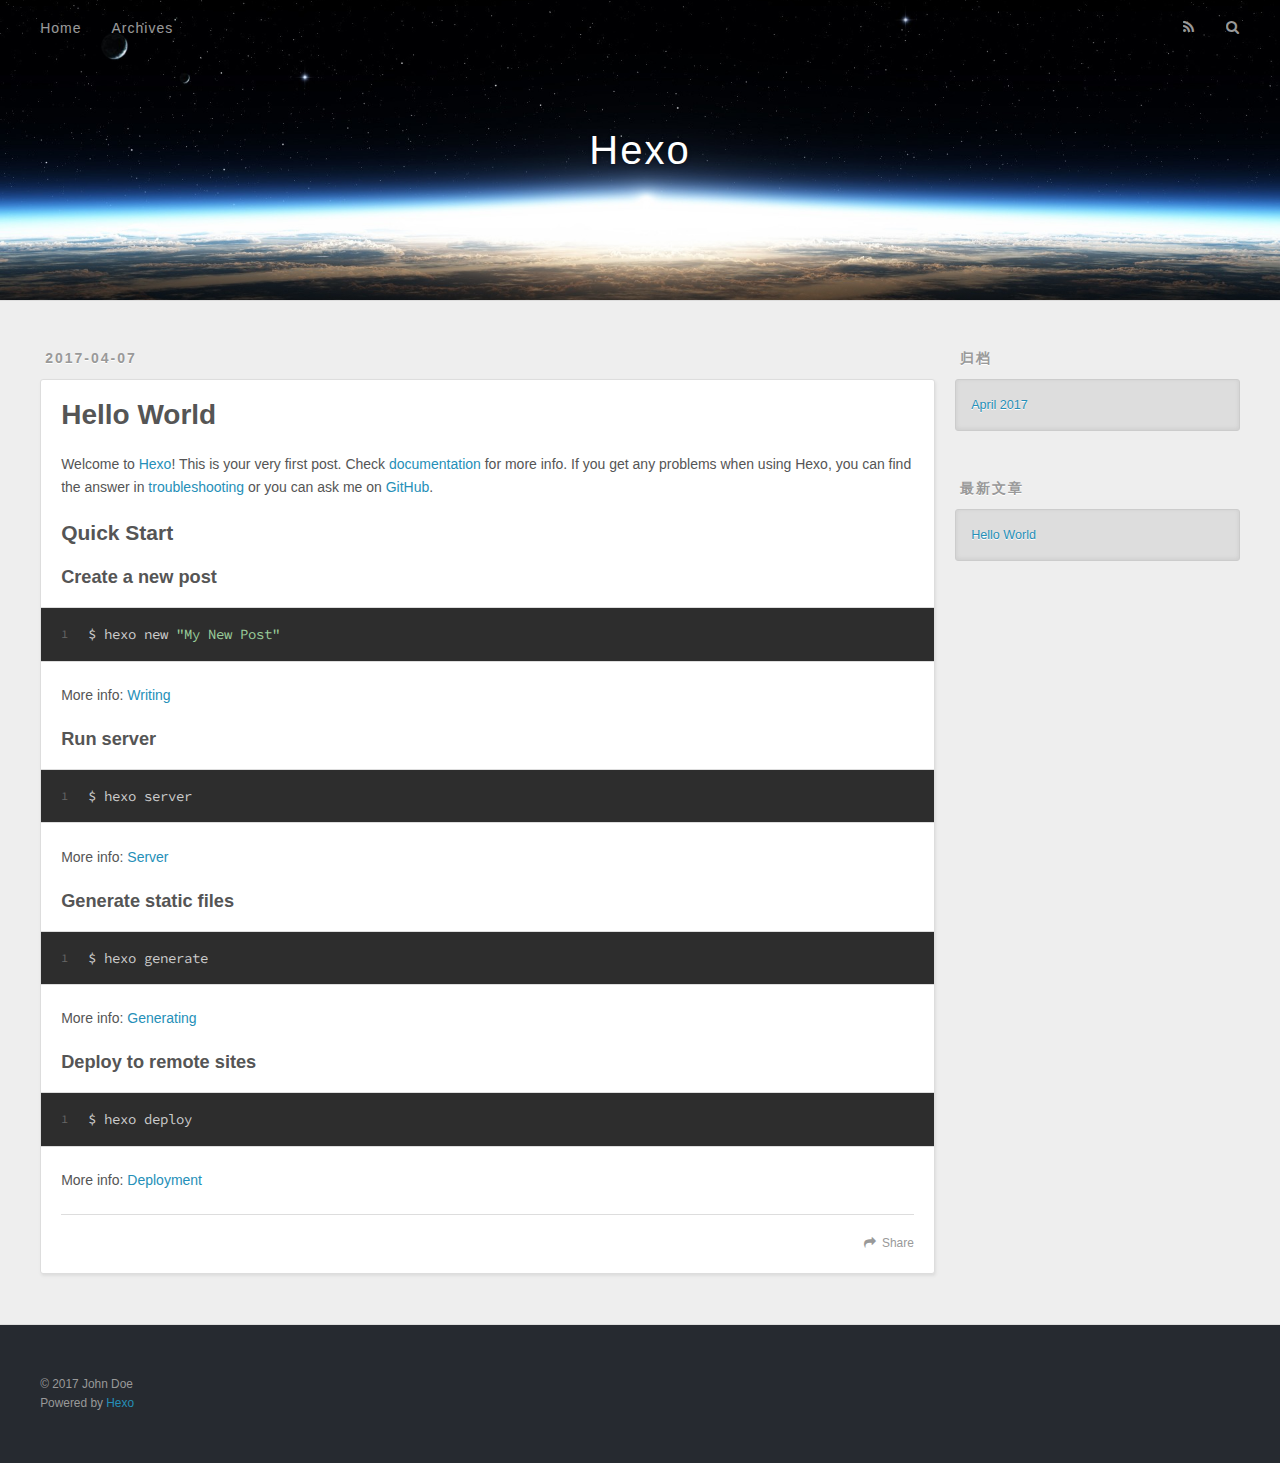
==== index.html @ e05a1504 "Site updated: 2017-04-07 23:16:52" ====
<!DOCTYPE html>
<html>
<head>
  <meta charset="utf-8">
  
  <title>Hexo</title>
  <meta name="viewport" content="width=device-width, initial-scale=1, maximum-scale=1">
  <meta property="og:type" content="website">
<meta property="og:title" content="Hexo">
<meta property="og:url" content="http://yoursite.com/index.html">
<meta property="og:site_name" content="Hexo">
<meta name="twitter:card" content="summary">
<meta name="twitter:title" content="Hexo">
  
    <link rel="alternate" href="/atom.xml" title="Hexo" type="application/atom+xml">
  
  
    <link rel="icon" href="/favicon.png">
  
  
    <link href="//fonts.googleapis.com/css?family=Source+Code+Pro" rel="stylesheet" type="text/css">
  
  <link rel="stylesheet" href="/css/style.css">
  

</head>

<body>
  <div id="container">
    <div id="wrap">
      <header id="header">
  <div id="banner"></div>
  <div id="header-outer" class="outer">
    <div id="header-title" class="inner">
      <h1 id="logo-wrap">
        <a href="/" id="logo">Hexo</a>
      </h1>
      
    </div>
    <div id="header-inner" class="inner">
      <nav id="main-nav">
        <a id="main-nav-toggle" class="nav-icon"></a>
        
          <a class="main-nav-link" href="/">Home</a>
        
          <a class="main-nav-link" href="/archives">Archives</a>
        
      </nav>
      <nav id="sub-nav">
        
          <a id="nav-rss-link" class="nav-icon" href="/atom.xml" title="RSS Feed"></a>
        
        <a id="nav-search-btn" class="nav-icon" title="搜索"></a>
      </nav>
      <div id="search-form-wrap">
        <form action="//google.com/search" method="get" accept-charset="UTF-8" class="search-form"><input type="search" name="q" class="search-form-input" placeholder="Search"><button type="submit" class="search-form-submit">&#xF002;</button><input type="hidden" name="sitesearch" value="http://yoursite.com"></form>
      </div>
    </div>
  </div>
</header>
      <div class="outer">
        <section id="main">
  
    <article id="post-hello-world" class="article article-type-post" itemscope itemprop="blogPost">
  <div class="article-meta">
    <a href="/2017/04/07/hello-world/" class="article-date">
  <time datetime="2017-04-08T03:12:27.470Z" itemprop="datePublished">2017-04-07</time>
</a>
    
  </div>
  <div class="article-inner">
    
    
      <header class="article-header">
        
  
    <h1 itemprop="name">
      <a class="article-title" href="/2017/04/07/hello-world/">Hello World</a>
    </h1>
  

      </header>
    
    <div class="article-entry" itemprop="articleBody">
      
        <p>Welcome to <a href="https://hexo.io/" target="_blank" rel="external">Hexo</a>! This is your very first post. Check <a href="https://hexo.io/docs/" target="_blank" rel="external">documentation</a> for more info. If you get any problems when using Hexo, you can find the answer in <a href="https://hexo.io/docs/troubleshooting.html" target="_blank" rel="external">troubleshooting</a> or you can ask me on <a href="https://github.com/hexojs/hexo/issues" target="_blank" rel="external">GitHub</a>.</p>
<h2 id="Quick-Start"><a href="#Quick-Start" class="headerlink" title="Quick Start"></a>Quick Start</h2><h3 id="Create-a-new-post"><a href="#Create-a-new-post" class="headerlink" title="Create a new post"></a>Create a new post</h3><figure class="highlight bash"><table><tr><td class="gutter"><pre><div class="line">1</div></pre></td><td class="code"><pre><div class="line">$ hexo new <span class="string">"My New Post"</span></div></pre></td></tr></table></figure>
<p>More info: <a href="https://hexo.io/docs/writing.html" target="_blank" rel="external">Writing</a></p>
<h3 id="Run-server"><a href="#Run-server" class="headerlink" title="Run server"></a>Run server</h3><figure class="highlight bash"><table><tr><td class="gutter"><pre><div class="line">1</div></pre></td><td class="code"><pre><div class="line">$ hexo server</div></pre></td></tr></table></figure>
<p>More info: <a href="https://hexo.io/docs/server.html" target="_blank" rel="external">Server</a></p>
<h3 id="Generate-static-files"><a href="#Generate-static-files" class="headerlink" title="Generate static files"></a>Generate static files</h3><figure class="highlight bash"><table><tr><td class="gutter"><pre><div class="line">1</div></pre></td><td class="code"><pre><div class="line">$ hexo generate</div></pre></td></tr></table></figure>
<p>More info: <a href="https://hexo.io/docs/generating.html" target="_blank" rel="external">Generating</a></p>
<h3 id="Deploy-to-remote-sites"><a href="#Deploy-to-remote-sites" class="headerlink" title="Deploy to remote sites"></a>Deploy to remote sites</h3><figure class="highlight bash"><table><tr><td class="gutter"><pre><div class="line">1</div></pre></td><td class="code"><pre><div class="line">$ hexo deploy</div></pre></td></tr></table></figure>
<p>More info: <a href="https://hexo.io/docs/deployment.html" target="_blank" rel="external">Deployment</a></p>

      
    </div>
    <footer class="article-footer">
      <a data-url="http://yoursite.com/2017/04/07/hello-world/" data-id="cj18otc1g0000sw90ipsoz1mi" class="article-share-link">Share</a>
      
      
    </footer>
  </div>
  
</article>


  

</section>
        
          <aside id="sidebar">
  
    

  
    

  
    
  
    
  <div class="widget-wrap">
    <h3 class="widget-title">归档</h3>
    <div class="widget">
      <ul class="archive-list"><li class="archive-list-item"><a class="archive-list-link" href="/archives/2017/04/">April 2017</a></li></ul>
    </div>
  </div>


  
    
  <div class="widget-wrap">
    <h3 class="widget-title">最新文章</h3>
    <div class="widget">
      <ul>
        
          <li>
            <a href="/2017/04/07/hello-world/">Hello World</a>
          </li>
        
      </ul>
    </div>
  </div>

  
</aside>
        
      </div>
      <footer id="footer">
  
  <div class="outer">
    <div id="footer-info" class="inner">
      &copy; 2017 John Doe<br>
      Powered by <a href="http://hexo.io/" target="_blank">Hexo</a>
    </div>
  </div>
</footer>
    </div>
    <nav id="mobile-nav">
  
    <a href="/" class="mobile-nav-link">Home</a>
  
    <a href="/archives" class="mobile-nav-link">Archives</a>
  
</nav>
    

<script src="//ajax.googleapis.com/ajax/libs/jquery/2.0.3/jquery.min.js"></script>


  <link rel="stylesheet" href="/fancybox/jquery.fancybox.css">
  <script src="/fancybox/jquery.fancybox.pack.js"></script>


<script src="/js/script.js"></script>

  </div>
</body>
</html>
---- css/style.css ----
body {
  width: 100%;
}
body:before,
body:after {
  content: "";
  display: table;
}
body:after {
  clear: both;
}
html,
body,
div,
span,
applet,
object,
iframe,
h1,
h2,
h3,
h4,
h5,
h6,
p,
blockquote,
pre,
a,
abbr,
acronym,
address,
big,
cite,
code,
del,
dfn,
em,
img,
ins,
kbd,
q,
s,
samp,
small,
strike,
strong,
sub,
sup,
tt,
var,
dl,
dt,
dd,
ol,
ul,
li,
fieldset,
form,
label,
legend,
table,
caption,
tbody,
tfoot,
thead,
tr,
th,
td {
  margin: 0;
  padding: 0;
  border: 0;
  outline: 0;
  font-weight: inherit;
  font-style: inherit;
  font-family: inherit;
  font-size: 100%;
  vertical-align: baseline;
}
body {
  line-height: 1;
  color: #000;
  background: #fff;
}
ol,
ul {
  list-style: none;
}
table {
  border-collapse: separate;
  border-spacing: 0;
  vertical-align: middle;
}
caption,
th,
td {
  text-align: left;
  font-weight: normal;
  vertical-align: middle;
}
a img {
  border: none;
}
input,
button {
  margin: 0;
  padding: 0;
}
input::-moz-focus-inner,
button::-moz-focus-inner {
  border: 0;
  padding: 0;
}
@font-face {
  font-family: FontAwesome;
  font-style: normal;
  font-weight: normal;
  src: url("fonts/fontawesome-webfont.eot?v=#4.0.3");
  src: url("fonts/fontawesome-webfont.eot?#iefix&v=#4.0.3") format("embedded-opentype"), url("fonts/fontawesome-webfont.woff?v=#4.0.3") format("woff"), url("fonts/fontawesome-webfont.ttf?v=#4.0.3") format("truetype"), url("fonts/fontawesome-webfont.svg#fontawesomeregular?v=#4.0.3") format("svg");
}
html,
body,
#container {
  height: 100%;
}
body {
  background: #eee;
  font: 14px "Helvetica Neue", Helvetica, Arial, sans-serif;
  -webkit-text-size-adjust: 100%;
}
.outer {
  max-width: 1220px;
  margin: 0 auto;
  padding: 0 20px;
}
.outer:before,
.outer:after {
  content: "";
  display: table;
}
.outer:after {
  clear: both;
}
.inner {
  display: inline;
  float: left;
  width: 98.3333333333333%;
  margin: 0 0.8333333333333%;
}
.left,
.alignleft {
  float: left;
}
.right,
.alignright {
  float: right;
}
.clear {
  clear: both;
}
#container {
  position: relative;
}
.mobile-nav-on {
  overflow: hidden;
}
#wrap {
  height: 100%;
  width: 100%;
  position: absolute;
  top: 0;
  left: 0;
  -webkit-transition: 0.2s ease-out;
  -moz-transition: 0.2s ease-out;
  -ms-transition: 0.2s ease-out;
  transition: 0.2s ease-out;
  z-index: 1;
  background: #eee;
}
.mobile-nav-on #wrap {
  left: 280px;
}
@media screen and (min-width: 768px) {
  #main {
    display: inline;
    float: left;
    width: 73.3333333333333%;
    margin: 0 0.8333333333333%;
  }
}
.article-date,
.article-category-link,
.archive-year,
.widget-title {
  text-decoration: none;
  text-transform: uppercase;
  letter-spacing: 2px;
  color: #999;
  margin-bottom: 1em;
  margin-left: 5px;
  line-height: 1em;
  text-shadow: 0 1px #fff;
  font-weight: bold;
}
.article-inner,
.archive-article-inner {
  background: #fff;
  -webkit-box-shadow: 1px 2px 3px #ddd;
  box-shadow: 1px 2px 3px #ddd;
  border: 1px solid #ddd;
  border-radius: 3px;
}
.article-entry h1,
.widget h1 {
  font-size: 2em;
}
.article-entry h2,
.widget h2 {
  font-size: 1.5em;
}
.article-entry h3,
.widget h3 {
  font-size: 1.3em;
}
.article-entry h4,
.widget h4 {
  font-size: 1.2em;
}
.article-entry h5,
.widget h5 {
  font-size: 1em;
}
.article-entry h6,
.widget h6 {
  font-size: 1em;
  color: #999;
}
.article-entry hr,
.widget hr {
  border: 1px dashed #ddd;
}
.article-entry strong,
.widget strong {
  font-weight: bold;
}
.article-entry em,
.widget em,
.article-entry cite,
.widget cite {
  font-style: italic;
}
.article-entry sup,
.widget sup,
.article-entry sub,
.widget sub {
  font-size: 0.75em;
  line-height: 0;
  position: relative;
  vertical-align: baseline;
}
.article-entry sup,
.widget sup {
  top: -0.5em;
}
.article-entry sub,
.widget sub {
  bottom: -0.2em;
}
.article-entry small,
.widget small {
  font-size: 0.85em;
}
.article-entry acronym,
.widget acronym,
.article-entry abbr,
.widget abbr {
  border-bottom: 1px dotted;
}
.article-entry ul,
.widget ul,
.article-entry ol,
.widget ol,
.article-entry dl,
.widget dl {
  margin: 0 20px;
  line-height: 1.6em;
}
.article-entry ul ul,
.widget ul ul,
.article-entry ol ul,
.widget ol ul,
.article-entry ul ol,
.widget ul ol,
.article-entry ol ol,
.widget ol ol {
  margin-top: 0;
  margin-bottom: 0;
}
.article-entry ul,
.widget ul {
  list-style: disc;
}
.article-entry ol,
.widget ol {
  list-style: decimal;
}
.article-entry dt,
.widget dt {
  font-weight: bold;
}
#header {
  height: 300px;
  position: relative;
  border-bottom: 1px solid #ddd;
}
#header:before,
#header:after {
  content: "";
  position: absolute;
  left: 0;
  right: 0;
  height: 40px;
}
#header:before {
  top: 0;
  background: -webkit-linear-gradient(rgba(0,0,0,0.2), transparent);
  background: -moz-linear-gradient(rgba(0,0,0,0.2), transparent);
  background: -ms-linear-gradient(rgba(0,0,0,0.2), transparent);
  background: linear-gradient(rgba(0,0,0,0.2), transparent);
}
#header:after {
  bottom: 0;
  background: -webkit-linear-gradient(transparent, rgba(0,0,0,0.2));
  background: -moz-linear-gradient(transparent, rgba(0,0,0,0.2));
  background: -ms-linear-gradient(transparent, rgba(0,0,0,0.2));
  background: linear-gradient(transparent, rgba(0,0,0,0.2));
}
#header-outer {
  height: 100%;
  position: relative;
}
#header-inner {
  position: relative;
  overflow: hidden;
}
#banner {
  position: absolute;
  top: 0;
  left: 0;
  width: 100%;
  height: 100%;
  background: url("images/banner.jpg") center #000;
  -webkit-background-size: cover;
  -moz-background-size: cover;
  background-size: cover;
  z-index: -1;
}
#header-title {
  text-align: center;
  height: 40px;
  position: absolute;
  top: 50%;
  left: 0;
  margin-top: -20px;
}
#logo,
#subtitle {
  text-decoration: none;
  color: #fff;
  font-weight: 300;
  text-shadow: 0 1px 4px rgba(0,0,0,0.3);
}
#logo {
  font-size: 40px;
  line-height: 40px;
  letter-spacing: 2px;
}
#subtitle {
  font-size: 16px;
  line-height: 16px;
  letter-spacing: 1px;
}
#subtitle-wrap {
  margin-top: 16px;
}
#main-nav {
  float: left;
  margin-left: -15px;
}
.nav-icon,
.main-nav-link {
  float: left;
  color: #fff;
  opacity: 0.6;
  text-decoration: none;
  text-shadow: 0 1px rgba(0,0,0,0.2);
  -webkit-transition: opacity 0.2s;
  -moz-transition: opacity 0.2s;
  -ms-transition: opacity 0.2s;
  transition: opacity 0.2s;
  display: block;
  padding: 20px 15px;
}
.nav-icon:hover,
.main-nav-link:hover {
  opacity: 1;
}
.nav-icon {
  font-family: FontAwesome;
  text-align: center;
  font-size: 14px;
  width: 14px;
  height: 14px;
  padding: 20px 15px;
  position: relative;
  cursor: pointer;
}
.main-nav-link {
  font-weight: 300;
  letter-spacing: 1px;
}
@media screen and (max-width: 479px) {
  .main-nav-link {
    display: none;
  }
}
#main-nav-toggle {
  display: none;
}
#main-nav-toggle:before {
  content: "\f0c9";
}
@media screen and (max-width: 479px) {
  #main-nav-toggle {
    display: block;
  }
}
#sub-nav {
  float: right;
  margin-right: -15px;
}
#nav-rss-link:before {
  content: "\f09e";
}
#nav-search-btn:before {
  content: "\f002";
}
#search-form-wrap {
  position: absolute;
  top: 15px;
  width: 150px;
  height: 30px;
  right: -150px;
  opacity: 0;
  -webkit-transition: 0.2s ease-out;
  -moz-transition: 0.2s ease-out;
  -ms-transition: 0.2s ease-out;
  transition: 0.2s ease-out;
}
#search-form-wrap.on {
  opacity: 1;
  right: 0;
}
@media screen and (max-width: 479px) {
  #search-form-wrap {
    width: 100%;
    right: -100%;
  }
}
.search-form {
  position: absolute;
  top: 0;
  left: 0;
  right: 0;
  background: #fff;
  padding: 5px 15px;
  border-radius: 15px;
  -webkit-box-shadow: 0 0 10px rgba(0,0,0,0.3);
  box-shadow: 0 0 10px rgba(0,0,0,0.3);
}
.search-form-input {
  border: none;
  background: none;
  color: #555;
  width: 100%;
  font: 13px "Helvetica Neue", Helvetica, Arial, sans-serif;
  outline: none;
}
.search-form-input::-webkit-search-results-decoration,
.search-form-input::-webkit-search-cancel-button {
  -webkit-appearance: none;
}
.search-form-submit {
  position: absolute;
  top: 50%;
  right: 10px;
  margin-top: -7px;
  font: 13px FontAwesome;
  border: none;
  background: none;
  color: #bbb;
  cursor: pointer;
}
.search-form-submit:hover,
.search-form-submit:focus {
  color: #777;
}
.article {
  margin: 50px 0;
}
.article-inner {
  overflow: hidden;
}
.article-meta:before,
.article-meta:after {
  content: "";
  display: table;
}
.article-meta:after {
  clear: both;
}
.article-date {
  float: left;
}
.article-category {
  float: left;
  line-height: 1em;
  color: #ccc;
  text-shadow: 0 1px #fff;
  margin-left: 8px;
}
.article-category:before {
  content: "\2022";
}
.article-category-link {
  margin: 0 12px 1em;
}
.article-header {
  padding: 20px 20px 0;
}
.article-title {
  text-decoration: none;
  font-size: 2em;
  font-weight: bold;
  color: #555;
  line-height: 1.1em;
  -webkit-transition: color 0.2s;
  -moz-transition: color 0.2s;
  -ms-transition: color 0.2s;
  transition: color 0.2s;
}
a.article-title:hover {
  color: #258fb8;
}
.article-entry {
  color: #555;
  padding: 0 20px;
}
.article-entry:before,
.article-entry:after {
  content: "";
  display: table;
}
.article-entry:after {
  clear: both;
}
.article-entry p,
.article-entry table {
  line-height: 1.6em;
  margin: 1.6em 0;
}
.article-entry h1,
.article-entry h2,
.article-entry h3,
.article-entry h4,
.article-entry h5,
.article-entry h6 {
  font-weight: bold;
}
.article-entry h1,
.article-entry h2,
.article-entry h3,
.article-entry h4,
.article-entry h5,
.article-entry h6 {
  line-height: 1.1em;
  margin: 1.1em 0;
}
.article-entry a {
  color: #258fb8;
  text-decoration: none;
}
.article-entry a:hover {
  text-decoration: underline;
}
.article-entry ul,
.article-entry ol,
.article-entry dl {
  margin-top: 1.6em;
  margin-bottom: 1.6em;
}
.article-entry img,
.article-entry video {
  max-width: 100%;
  height: auto;
  display: block;
  margin: auto;
}
.article-entry iframe {
  border: none;
}
.article-entry table {
  width: 100%;
  border-collapse: collapse;
  border-spacing: 0;
}
.article-entry th {
  font-weight: bold;
  border-bottom: 3px solid #ddd;
  padding-bottom: 0.5em;
}
.article-entry td {
  border-bottom: 1px solid #ddd;
  padding: 10px 0;
}
.article-entry blockquote {
  font-family: Georgia, "Times New Roman", serif;
  font-size: 1.4em;
  margin: 1.6em 20px;
  text-align: center;
}
.article-entry blockquote footer {
  font-size: 14px;
  margin: 1.6em 0;
  font-family: "Helvetica Neue", Helvetica, Arial, sans-serif;
}
.article-entry blockquote footer cite:before {
  content: "—";
  padding: 0 0.5em;
}
.article-entry .pullquote {
  text-align: left;
  width: 45%;
  margin: 0;
}
.article-entry .pullquote.left {
  margin-left: 0.5em;
  margin-right: 1em;
}
.article-entry .pullquote.right {
  margin-right: 0.5em;
  margin-left: 1em;
}
.article-entry .caption {
  color: #999;
  display: block;
  font-size: 0.9em;
  margin-top: 0.5em;
  position: relative;
  text-align: center;
}
.article-entry .video-container {
  position: relative;
  padding-top: 56.25%;
  height: 0;
  overflow: hidden;
}
.article-entry .video-container iframe,
.article-entry .video-container object,
.article-entry .video-container embed {
  position: absolute;
  top: 0;
  left: 0;
  width: 100%;
  height: 100%;
  margin-top: 0;
}
.article-more-link a {
  display: inline-block;
  line-height: 1em;
  padding: 6px 15px;
  border-radius: 15px;
  background: #eee;
  color: #999;
  text-shadow: 0 1px #fff;
  text-decoration: none;
}
.article-more-link a:hover {
  background: #258fb8;
  color: #fff;
  text-decoration: none;
  text-shadow: 0 1px #1e7293;
}
.article-footer {
  font-size: 0.85em;
  line-height: 1.6em;
  border-top: 1px solid #ddd;
  padding-top: 1.6em;
  margin: 0 20px 20px;
}
.article-footer:before,
.article-footer:after {
  content: "";
  display: table;
}
.article-footer:after {
  clear: both;
}
.article-footer a {
  color: #999;
  text-decoration: none;
}
.article-footer a:hover {
  color: #555;
}
.article-tag-list-item {
  float: left;
  margin-right: 10px;
}
.article-tag-list-link:before {
  content: "#";
}
.article-comment-link {
  float: right;
}
.article-comment-link:before {
  content: "\f075";
  font-family: FontAwesome;
  padding-right: 8px;
}
.article-share-link {
  cursor: pointer;
  float: right;
  margin-left: 20px;
}
.article-share-link:before {
  content: "\f064";
  font-family: FontAwesome;
  padding-right: 6px;
}
#article-nav {
  position: relative;
}
#article-nav:before,
#article-nav:after {
  content: "";
  display: table;
}
#article-nav:after {
  clear: both;
}
@media screen and (min-width: 768px) {
  #article-nav {
    margin: 50px 0;
  }
  #article-nav:before {
    width: 8px;
    height: 8px;
    position: absolute;
    top: 50%;
    left: 50%;
    margin-top: -4px;
    margin-left: -4px;
    content: "";
    border-radius: 50%;
    background: #ddd;
    -webkit-box-shadow: 0 1px 2px #fff;
    box-shadow: 0 1px 2px #fff;
  }
}
.article-nav-link-wrap {
  text-decoration: none;
  text-shadow: 0 1px #fff;
  color: #999;
  -webkit-box-sizing: border-box;
  -moz-box-sizing: border-box;
  box-sizing: border-box;
  margin-top: 50px;
  text-align: center;
  display: block;
}
.article-nav-link-wrap:hover {
  color: #555;
}
@media screen and (min-width: 768px) {
  .article-nav-link-wrap {
    width: 50%;
    margin-top: 0;
  }
}
@media screen and (min-width: 768px) {
  #article-nav-newer {
    float: left;
    text-align: right;
    padding-right: 20px;
  }
}
@media screen and (min-width: 768px) {
  #article-nav-older {
    float: right;
    text-align: left;
    padding-left: 20px;
  }
}
.article-nav-caption {
  text-transform: uppercase;
  letter-spacing: 2px;
  color: #ddd;
  line-height: 1em;
  font-weight: bold;
}
#article-nav-newer .article-nav-caption {
  margin-right: -2px;
}
.article-nav-title {
  font-size: 0.85em;
  line-height: 1.6em;
  margin-top: 0.5em;
}
.article-share-box {
  position: absolute;
  display: none;
  background: #fff;
  -webkit-box-shadow: 1px 2px 10px rgba(0,0,0,0.2);
  box-shadow: 1px 2px 10px rgba(0,0,0,0.2);
  border-radius: 3px;
  margin-left: -145px;
  overflow: hidden;
  z-index: 1;
}
.article-share-box.on {
  display: block;
}
.article-share-input {
  width: 100%;
  background: none;
  -webkit-box-sizing: border-box;
  -moz-box-sizing: border-box;
  box-sizing: border-box;
  font: 14px "Helvetica Neue", Helvetica, Arial, sans-serif;
  padding: 0 15px;
  color: #555;
  outline: none;
  border: 1px solid #ddd;
  border-radius: 3px 3px 0 0;
  height: 36px;
  line-height: 36px;
}
.article-share-links {
  background: #eee;
}
.article-share-links:before,
.article-share-links:after {
  content: "";
  display: table;
}
.article-share-links:after {
  clear: both;
}
.article-share-twitter,
.article-share-facebook,
.article-share-pinterest,
.article-share-google {
  width: 50px;
  height: 36px;
  display: block;
  float: left;
  position: relative;
  color: #999;
  text-shadow: 0 1px #fff;
}
.article-share-twitter:before,
.article-share-facebook:before,
.article-share-pinterest:before,
.article-share-google:before {
  font-size: 20px;
  font-family: FontAwesome;
  width: 20px;
  height: 20px;
  position: absolute;
  top: 50%;
  left: 50%;
  margin-top: -10px;
  margin-left: -10px;
  text-align: center;
}
.article-share-twitter:hover,
.article-share-facebook:hover,
.article-share-pinterest:hover,
.article-share-google:hover {
  color: #fff;
}
.article-share-twitter:before {
  content: "\f099";
}
.article-share-twitter:hover {
  background: #00aced;
  text-shadow: 0 1px #008abe;
}
.article-share-facebook:before {
  content: "\f09a";
}
.article-share-facebook:hover {
  background: #3b5998;
  text-shadow: 0 1px #2f477a;
}
.article-share-pinterest:before {
  content: "\f0d2";
}
.article-share-pinterest:hover {
  background: #cb2027;
  text-shadow: 0 1px #a21a1f;
}
.article-share-google:before {
  content: "\f0d5";
}
.article-share-google:hover {
  background: #dd4b39;
  text-shadow: 0 1px #be3221;
}
.article-gallery {
  background: #000;
  position: relative;
}
.article-gallery-photos {
  position: relative;
  overflow: hidden;
}
.article-gallery-img {
  display: none;
  max-width: 100%;
}
.article-gallery-img:first-child {
  display: block;
}
.article-gallery-img.loaded {
  position: absolute;
  display: block;
}
.article-gallery-img img {
  display: block;
  max-width: 100%;
  margin: 0 auto;
}
#comments {
  background: #fff;
  -webkit-box-shadow: 1px 2px 3px #ddd;
  box-shadow: 1px 2px 3px #ddd;
  padding: 20px;
  border: 1px solid #ddd;
  border-radius: 3px;
  margin: 50px 0;
}
#comments a {
  color: #258fb8;
}
.archives-wrap {
  margin: 50px 0;
}
.archives:before,
.archives:after {
  content: "";
  display: table;
}
.archives:after {
  clear: both;
}
.archive-year-wrap {
  margin-bottom: 1em;
}
.archives {
  -webkit-column-gap: 10px;
  -moz-column-gap: 10px;
  column-gap: 10px;
}
@media screen and (min-width: 480px) and (max-width: 767px) {
  .archives {
    -webkit-column-count: 2;
    -moz-column-count: 2;
    column-count: 2;
  }
}
@media screen and (min-width: 768px) {
  .archives {
    -webkit-column-count: 3;
    -moz-column-count: 3;
    column-count: 3;
  }
}
.archive-article {
  -webkit-column-break-inside: avoid;
  page-break-inside: avoid;
  overflow: hidden;
  break-inside: avoid-column;
}
.archive-article-inner {
  padding: 10px;
  margin-bottom: 15px;
}
.archive-article-title {
  text-decoration: none;
  font-weight: bold;
  color: #555;
  -webkit-transition: color 0.2s;
  -moz-transition: color 0.2s;
  -ms-transition: color 0.2s;
  transition: color 0.2s;
  line-height: 1.6em;
}
.archive-article-title:hover {
  color: #258fb8;
}
.archive-article-footer {
  margin-top: 1em;
}
.archive-article-date {
  color: #999;
  text-decoration: none;
  font-size: 0.85em;
  line-height: 1em;
  margin-bottom: 0.5em;
  display: block;
}
#page-nav {
  margin: 50px auto;
  background: #fff;
  -webkit-box-shadow: 1px 2px 3px #ddd;
  box-shadow: 1px 2px 3px #ddd;
  border: 1px solid #ddd;
  border-radius: 3px;
  text-align: center;
  color: #999;
  overflow: hidden;
}
#page-nav:before,
#page-nav:after {
  content: "";
  display: table;
}
#page-nav:after {
  clear: both;
}
#page-nav a,
#page-nav span {
  padding: 10px 20px;
  line-height: 1;
  height: 2ex;
}
#page-nav a {
  color: #999;
  text-decoration: none;
}
#page-nav a:hover {
  background: #999;
  color: #fff;
}
#page-nav .prev {
  float: left;
}
#page-nav .next {
  float: right;
}
#page-nav .page-number {
  display: inline-block;
}
@media screen and (max-width: 479px) {
  #page-nav .page-number {
    display: none;
  }
}
#page-nav .current {
  color: #555;
  font-weight: bold;
}
#page-nav .space {
  color: #ddd;
}
#footer {
  background: #262a30;
  padding: 50px 0;
  border-top: 1px solid #ddd;
  color: #999;
}
#footer a {
  color: #258fb8;
  text-decoration: none;
}
#footer a:hover {
  text-decoration: underline;
}
#footer-info {
  line-height: 1.6em;
  font-size: 0.85em;
}
.article-entry pre,
.article-entry .highlight {
  background: #2d2d2d;
  margin: 0 -20px;
  padding: 15px 20px;
  border-style: solid;
  border-color: #ddd;
  border-width: 1px 0;
  overflow: auto;
  color: #ccc;
  line-height: 22.400000000000002px;
}
.article-entry .highlight .gutter pre,
.article-entry .gist .gist-file .gist-data .line-numbers {
  color: #666;
  font-size: 0.85em;
}
.article-entry pre,
.article-entry code {
  font-family: "Source Code Pro", Consolas, Monaco, Menlo, Consolas, monospace;
}
.article-entry code {
  background: #eee;
  text-shadow: 0 1px #fff;
  padding: 0 0.3em;
}
.article-entry pre code {
  background: none;
  text-shadow: none;
  padding: 0;
}
.article-entry .highlight pre {
  border: none;
  margin: 0;
  padding: 0;
}
.article-entry .highlight table {
  margin: 0;
  width: auto;
}
.article-entry .highlight td {
  border: none;
  padding: 0;
}
.article-entry .highlight figcaption {
  font-size: 0.85em;
  color: #999;
  line-height: 1em;
  margin-bottom: 1em;
}
.article-entry .highlight figcaption:before,
.article-entry .highlight figcaption:after {
  content: "";
  display: table;
}
.article-entry .highlight figcaption:after {
  clear: both;
}
.article-entry .highlight figcaption a {
  float: right;
}
.article-entry .highlight .gutter pre {
  text-align: right;
  padding-right: 20px;
}
.article-entry .highlight .line {
  height: 22.400000000000002px;
}
.article-entry .highlight .line.marked {
  background: #515151;
}
.article-entry .gist {
  margin: 0 -20px;
  border-style: solid;
  border-color: #ddd;
  border-width: 1px 0;
  background: #2d2d2d;
  padding: 15px 20px 15px 0;
}
.article-entry .gist .gist-file {
  border: none;
  font-family: "Source Code Pro", Consolas, Monaco, Menlo, Consolas, monospace;
  margin: 0;
}
.article-entry .gist .gist-file .gist-data {
  background: none;
  border: none;
}
.article-entry .gist .gist-file .gist-data .line-numbers {
  background: none;
  border: none;
  padding: 0 20px 0 0;
}
.article-entry .gist .gist-file .gist-data .line-data {
  padding: 0 !important;
}
.article-entry .gist .gist-file .highlight {
  margin: 0;
  padding: 0;
  border: none;
}
.article-entry .gist .gist-file .gist-meta {
  background: #2d2d2d;
  color: #999;
  font: 0.85em "Helvetica Neue", Helvetica, Arial, sans-serif;
  text-shadow: 0 0;
  padding: 0;
  margin-top: 1em;
  margin-left: 20px;
}
.article-entry .gist .gist-file .gist-meta a {
  color: #258fb8;
  font-weight: normal;
}
.article-entry .gist .gist-file .gist-meta a:hover {
  text-decoration: underline;
}
pre .comment,
pre .title {
  color: #999;
}
pre .variable,
pre .attribute,
pre .tag,
pre .regexp,
pre .ruby .constant,
pre .xml .tag .title,
pre .xml .pi,
pre .xml .doctype,
pre .html .doctype,
pre .css .id,
pre .css .class,
pre .css .pseudo {
  color: #f2777a;
}
pre .number,
pre .preprocessor,
pre .built_in,
pre .literal,
pre .params,
pre .constant {
  color: #f99157;
}
pre .class,
pre .ruby .class .title,
pre .css .rules .attribute {
  color: #9c9;
}
pre .string,
pre .value,
pre .inheritance,
pre .header,
pre .ruby .symbol,
pre .xml .cdata {
  color: #9c9;
}
pre .css .hexcolor {
  color: #6cc;
}
pre .function,
pre .python .decorator,
pre .python .title,
pre .ruby .function .title,
pre .ruby .title .keyword,
pre .perl .sub,
pre .javascript .title,
pre .coffeescript .title {
  color: #69c;
}
pre .keyword,
pre .javascript .function {
  color: #c9c;
}
@media screen and (max-width: 479px) {
  #mobile-nav {
    position: absolute;
    top: 0;
    left: 0;
    width: 280px;
    height: 100%;
    background: #191919;
    border-right: 1px solid #fff;
  }
}
@media screen and (max-width: 479px) {
  .mobile-nav-link {
    display: block;
    color: #999;
    text-decoration: none;
    padding: 15px 20px;
    font-weight: bold;
  }
  .mobile-nav-link:hover {
    color: #fff;
  }
}
@media screen and (min-width: 768px) {
  #sidebar {
    display: inline;
    float: left;
    width: 23.3333333333333%;
    margin: 0 0.8333333333333%;
  }
}
.widget-wrap {
  margin: 50px 0;
}
.widget {
  color: #777;
  text-shadow: 0 1px #fff;
  background: #ddd;
  -webkit-box-shadow: 0 -1px 4px #ccc inset;
  box-shadow: 0 -1px 4px #ccc inset;
  border: 1px solid #ccc;
  padding: 15px;
  border-radius: 3px;
}
.widget a {
  color: #258fb8;
  text-decoration: none;
}
.widget a:hover {
  text-decoration: underline;
}
.widget ul ul,
.widget ol ul,
.widget dl ul,
.widget ul ol,
.widget ol ol,
.widget dl ol,
.widget ul dl,
.widget ol dl,
.widget dl dl {
  margin-left: 15px;
  list-style: disc;
}
.widget {
  line-height: 1.6em;
  word-wrap: break-word;
  font-size: 0.9em;
}
.widget ul,
.widget ol {
  list-style: none;
  margin: 0;
}
.widget ul ul,
.widget ol ul,
.widget ul ol,
.widget ol ol {
  margin: 0 20px;
}
.widget ul ul,
.widget ol ul {
  list-style: disc;
}
.widget ul ol,
.widget ol ol {
  list-style: decimal;
}
.category-list-count,
.tag-list-count,
.archive-list-count {
  padding-left: 5px;
  color: #999;
  font-size: 0.85em;
}
.category-list-count:before,
.tag-list-count:before,
.archive-list-count:before {
  content: "(";
}
.category-list-count:after,
.tag-list-count:after,
.archive-list-count:after {
  content: ")";
}
.tagcloud a {
  margin-right: 5px;
  display: inline-block;
}
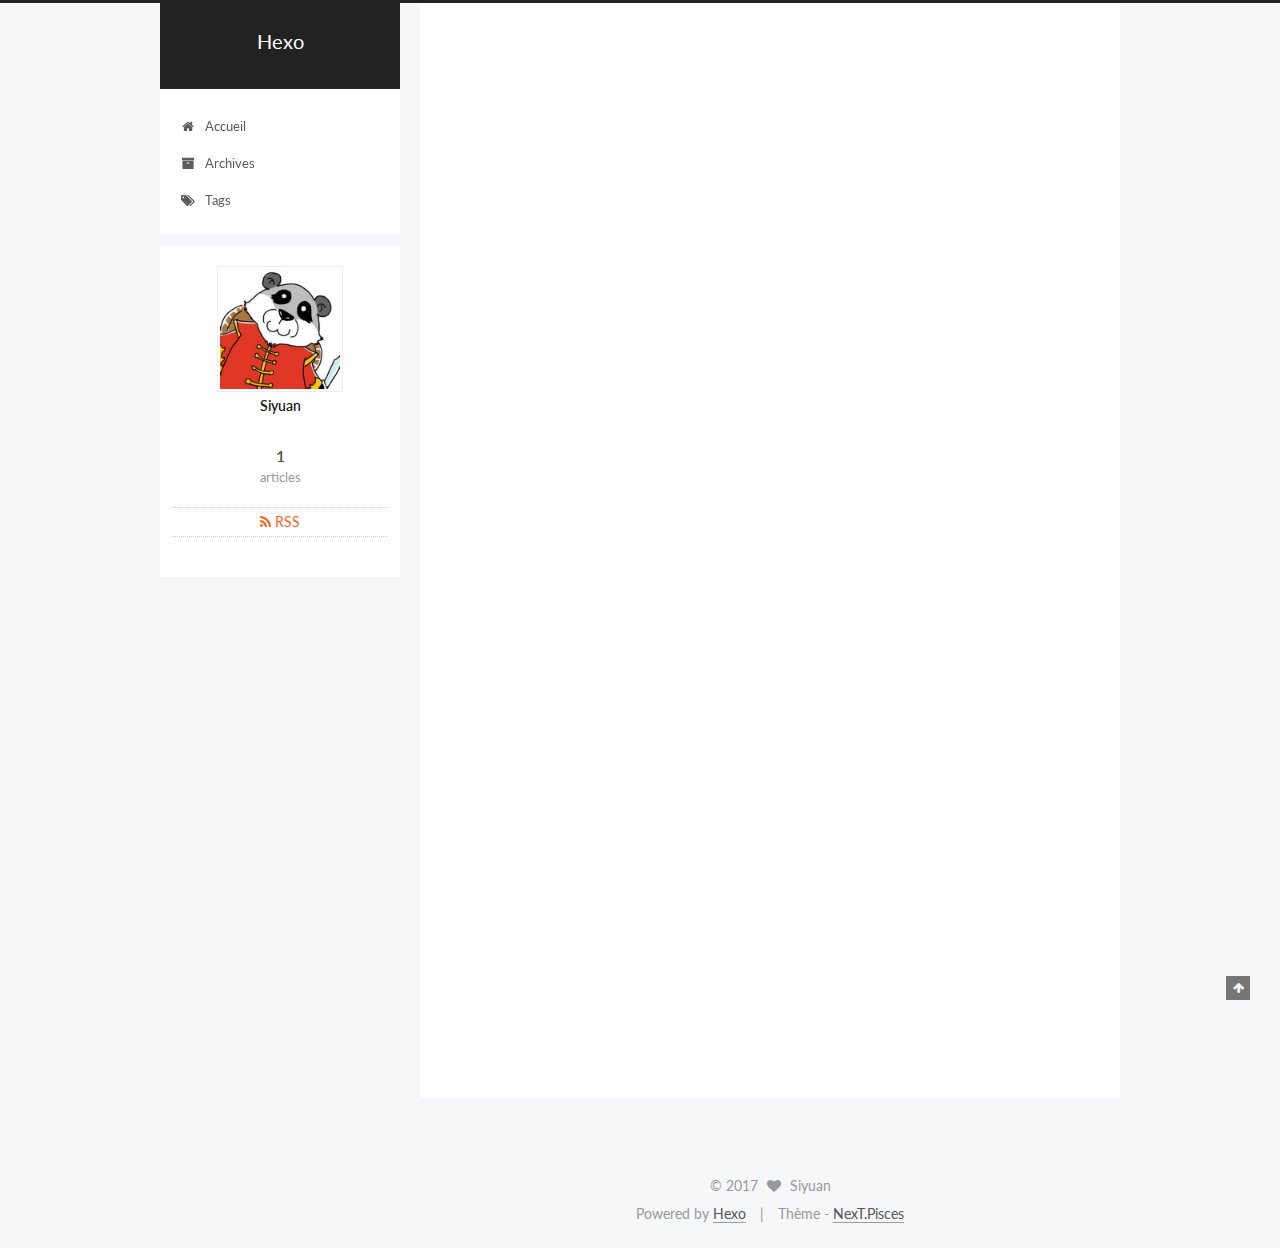
==== commit a6e8dfef: "Site updated: 2017-04-08 00:10:09" ====
--- a/index.html
+++ b/index.html
@@ -1,89 +1,332 @@
-<!DOCTYPE html>
-<html>
+<!doctype html>
+
+
+
+  
+
+
+<html class="theme-next pisces use-motion" lang="">
 <head>
-  <meta charset="utf-8">
-  
-  <title>Hexo</title>
-  <meta name="viewport" content="width=device-width, initial-scale=1, maximum-scale=1">
-  <meta property="og:type" content="website">
+  <meta charset="UTF-8"/>
+<meta http-equiv="X-UA-Compatible" content="IE=edge" />
+<meta name="viewport" content="width=device-width, initial-scale=1, maximum-scale=1"/>
+
+
+
+<meta http-equiv="Cache-Control" content="no-transform" />
+<meta http-equiv="Cache-Control" content="no-siteapp" />
+
+
+
+
+
+
+
+
+
+
+
+
+
+
+
+  
+  
+  <link href="/lib/fancybox/source/jquery.fancybox.css?v=2.1.5" rel="stylesheet" type="text/css" />
+
+
+
+
+  
+  
+  
+  
+
+  
+    
+    
+  
+
+  
+
+  
+
+  
+
+  
+
+  
+    
+    
+    <link href="//fonts.googleapis.com/css?family=Lato:300,300italic,400,400italic,700,700italic&subset=latin,latin-ext" rel="stylesheet" type="text/css">
+  
+
+
+
+
+
+
+<link href="/lib/font-awesome/css/font-awesome.min.css?v=4.6.2" rel="stylesheet" type="text/css" />
+
+<link href="/css/main.css?v=5.1.0" rel="stylesheet" type="text/css" />
+
+
+  <meta name="keywords" content="Hexo, NexT" />
+
+
+
+
+
+  <link rel="alternate" href="/atom.xml" title="Hexo" type="application/atom+xml" />
+
+
+
+
+  <link rel="shortcut icon" type="image/x-icon" href="/favicon.ico?v=5.1.0" />
+
+
+
+
+
+
+<meta property="og:type" content="website">
 <meta property="og:title" content="Hexo">
 <meta property="og:url" content="http://yoursite.com/index.html">
 <meta property="og:site_name" content="Hexo">
 <meta name="twitter:card" content="summary">
 <meta name="twitter:title" content="Hexo">
-  
-    <link rel="alternate" href="/atom.xml" title="Hexo" type="application/atom+xml">
-  
-  
-    <link rel="icon" href="/favicon.png">
-  
-  
-    <link href="//fonts.googleapis.com/css?family=Source+Code+Pro" rel="stylesheet" type="text/css">
-  
-  <link rel="stylesheet" href="/css/style.css">
-  
-
+
+
+
+<script type="text/javascript" id="hexo.configurations">
+  var NexT = window.NexT || {};
+  var CONFIG = {
+    root: '/',
+    scheme: 'Pisces',
+    sidebar: {"position":"left","display":"post","offset":12,"offset_float":0,"b2t":false,"scrollpercent":false},
+    fancybox: true,
+    motion: true,
+    duoshuo: {
+      userId: '0',
+      author: 'Author'
+    },
+    algolia: {
+      applicationID: '',
+      apiKey: '',
+      indexName: '',
+      hits: {"per_page":10},
+      labels: {"input_placeholder":"Search for Posts","hits_empty":"We didn't find any results for the search: ${query}","hits_stats":"${hits} results found in ${time} ms"}
+    }
+  };
+</script>
+
+
+
+  <link rel="canonical" href="http://yoursite.com/"/>
+
+
+
+
+
+  <title> Hexo </title>
 </head>
 
-<body>
-  <div id="container">
-    <div id="wrap">
-      <header id="header">
-  <div id="banner"></div>
-  <div id="header-outer" class="outer">
-    <div id="header-title" class="inner">
-      <h1 id="logo-wrap">
-        <a href="/" id="logo">Hexo</a>
-      </h1>
-      
+<body itemscope itemtype="http://schema.org/WebPage" lang="">
+
+  
+
+
+
+
+
+
+
+
+
+
+
+
+
+
+  
+  
+    
+  
+
+  <div class="container sidebar-position-left 
+   page-home 
+ ">
+    <div class="headband"></div>
+
+    <header id="header" class="header" itemscope itemtype="http://schema.org/WPHeader">
+      <div class="header-inner"><div class="site-brand-wrapper">
+  <div class="site-meta ">
+    
+
+    <div class="custom-logo-site-title">
+      <a href="/"  class="brand" rel="start">
+        <span class="logo-line-before"><i></i></span>
+        <span class="site-title">Hexo</span>
+        <span class="logo-line-after"><i></i></span>
+      </a>
     </div>
-    <div id="header-inner" class="inner">
-      <nav id="main-nav">
-        <a id="main-nav-toggle" class="nav-icon"></a>
-        
-          <a class="main-nav-link" href="/">Home</a>
-        
-          <a class="main-nav-link" href="/archives">Archives</a>
-        
-      </nav>
-      <nav id="sub-nav">
-        
-          <a id="nav-rss-link" class="nav-icon" href="/atom.xml" title="RSS Feed"></a>
-        
-        <a id="nav-search-btn" class="nav-icon" title="搜索"></a>
-      </nav>
-      <div id="search-form-wrap">
-        <form action="//google.com/search" method="get" accept-charset="UTF-8" class="search-form"><input type="search" name="q" class="search-form-input" placeholder="Search"><button type="submit" class="search-form-submit">&#xF002;</button><input type="hidden" name="sitesearch" value="http://yoursite.com"></form>
-      </div>
-    </div>
+      
+        <p class="site-subtitle"></p>
+      
   </div>
-</header>
-      <div class="outer">
-        <section id="main">
-  
-    <article id="post-hello-world" class="article article-type-post" itemscope itemprop="blogPost">
-  <div class="article-meta">
-    <a href="/2017/04/07/hello-world/" class="article-date">
-  <time datetime="2017-04-08T03:12:27.470Z" itemprop="datePublished">2017-04-07</time>
-</a>
-    
+
+  <div class="site-nav-toggle">
+    <button>
+      <span class="btn-bar"></span>
+      <span class="btn-bar"></span>
+      <span class="btn-bar"></span>
+    </button>
   </div>
-  <div class="article-inner">
-    
-    
-      <header class="article-header">
-        
-  
-    <h1 itemprop="name">
-      <a class="article-title" href="/2017/04/07/hello-world/">Hello World</a>
-    </h1>
-  
-
+</div>
+
+<nav class="site-nav">
+  
+
+  
+    <ul id="menu" class="menu">
+      
+        
+        <li class="menu-item menu-item-home">
+          <a href="/" rel="section">
+            
+              <i class="menu-item-icon fa fa-fw fa-home"></i> <br />
+            
+            Accueil
+          </a>
+        </li>
+      
+        
+        <li class="menu-item menu-item-archives">
+          <a href="/archives" rel="section">
+            
+              <i class="menu-item-icon fa fa-fw fa-archive"></i> <br />
+            
+            Archives
+          </a>
+        </li>
+      
+        
+        <li class="menu-item menu-item-tags">
+          <a href="/tags" rel="section">
+            
+              <i class="menu-item-icon fa fa-fw fa-tags"></i> <br />
+            
+            Tags
+          </a>
+        </li>
+      
+
+      
+    </ul>
+  
+
+  
+</nav>
+
+
+
+ </div>
+    </header>
+
+    <main id="main" class="main">
+      <div class="main-inner">
+        <div class="content-wrap">
+          <div id="content" class="content">
+            
+  <section id="posts" class="posts-expand">
+    
+      
+
+  
+
+  
+  
+  
+
+  <article class="post post-type-normal " itemscope itemtype="http://schema.org/Article">
+    <link itemprop="mainEntityOfPage" href="http://yoursite.com/2017/04/07/hello-world/">
+
+    <span hidden itemprop="author" itemscope itemtype="http://schema.org/Person">
+      <meta itemprop="name" content="Siyuan">
+      <meta itemprop="description" content="">
+      <meta itemprop="image" content="/images/myimage.jpg">
+    </span>
+
+    <span hidden itemprop="publisher" itemscope itemtype="http://schema.org/Organization">
+      <meta itemprop="name" content="Hexo">
+    </span>
+
+    
+      <header class="post-header">
+
+        
+        
+          <h1 class="post-title" itemprop="name headline">
+            
+            
+              
+                
+                <a class="post-title-link" href="/2017/04/07/hello-world/" itemprop="url">
+                  Hello World
+                </a>
+              
+            
+          </h1>
+        
+
+        <div class="post-meta">
+          <span class="post-time">
+            
+              <span class="post-meta-item-icon">
+                <i class="fa fa-calendar-o"></i>
+              </span>
+              
+                <span class="post-meta-item-text">Posté le</span>
+              
+              <time title="Post created" itemprop="dateCreated datePublished" datetime="2017-04-07T23:12:27-04:00">
+                2017-04-07
+              </time>
+            
+
+            
+
+            
+          </span>
+
+          
+
+          
+            
+          
+
+          
+          
+
+          
+
+          
+
+          
+
+        </div>
       </header>
     
-    <div class="article-entry" itemprop="articleBody">
-      
-        <p>Welcome to <a href="https://hexo.io/" target="_blank" rel="external">Hexo</a>! This is your very first post. Check <a href="https://hexo.io/docs/" target="_blank" rel="external">documentation</a> for more info. If you get any problems when using Hexo, you can find the answer in <a href="https://hexo.io/docs/troubleshooting.html" target="_blank" rel="external">troubleshooting</a> or you can ask me on <a href="https://github.com/hexojs/hexo/issues" target="_blank" rel="external">GitHub</a>.</p>
+
+
+    <div class="post-body" itemprop="articleBody">
+
+      
+      
+
+      
+        
+          
+            <p>Welcome to <a href="https://hexo.io/" target="_blank" rel="external">Hexo</a>! This is your very first post. Check <a href="https://hexo.io/docs/" target="_blank" rel="external">documentation</a> for more info. If you get any problems when using Hexo, you can find the answer in <a href="https://hexo.io/docs/troubleshooting.html" target="_blank" rel="external">troubleshooting</a> or you can ask me on <a href="https://github.com/hexojs/hexo/issues" target="_blank" rel="external">GitHub</a>.</p>
 <h2 id="Quick-Start"><a href="#Quick-Start" class="headerlink" title="Quick Start"></a>Quick Start</h2><h3 id="Create-a-new-post"><a href="#Create-a-new-post" class="headerlink" title="Create a new post"></a>Create a new post</h3><figure class="highlight bash"><table><tr><td class="gutter"><pre><div class="line">1</div></pre></td><td class="code"><pre><div class="line">$ hexo new <span class="string">"My New Post"</span></div></pre></td></tr></table></figure>
 <p>More info: <a href="https://hexo.io/docs/writing.html" target="_blank" rel="external">Writing</a></p>
 <h3 id="Run-server"><a href="#Run-server" class="headerlink" title="Run server"></a>Run server</h3><figure class="highlight bash"><table><tr><td class="gutter"><pre><div class="line">1</div></pre></td><td class="code"><pre><div class="line">$ hexo server</div></pre></td></tr></table></figure>
@@ -93,88 +336,288 @@
 <h3 id="Deploy-to-remote-sites"><a href="#Deploy-to-remote-sites" class="headerlink" title="Deploy to remote sites"></a>Deploy to remote sites</h3><figure class="highlight bash"><table><tr><td class="gutter"><pre><div class="line">1</div></pre></td><td class="code"><pre><div class="line">$ hexo deploy</div></pre></td></tr></table></figure>
 <p>More info: <a href="https://hexo.io/docs/deployment.html" target="_blank" rel="external">Deployment</a></p>
 
+          
+        
       
     </div>
-    <footer class="article-footer">
-      <a data-url="http://yoursite.com/2017/04/07/hello-world/" data-id="cj18otc1g0000sw90ipsoz1mi" class="article-share-link">Share</a>
-      
+
+    <div>
+      
+    </div>
+
+    <div>
+      
+    </div>
+
+    <div>
+      
+    </div>
+
+    <footer class="post-footer">
+      
+
+      
+
+      
+
+      
+      
+        <div class="post-eof"></div>
       
     </footer>
-  </div>
-  
-</article>
-
-
-  
-
-</section>
-        
-          <aside id="sidebar">
-  
-    
-
-  
-    
-
-  
-    
-  
-    
-  <div class="widget-wrap">
-    <h3 class="widget-title">归档</h3>
-    <div class="widget">
-      <ul class="archive-list"><li class="archive-list-item"><a class="archive-list-link" href="/archives/2017/04/">April 2017</a></li></ul>
+  </article>
+
+
+    
+  </section>
+
+  
+
+
+          </div>
+          
+
+
+          
+
+        </div>
+        
+          
+  
+  <div class="sidebar-toggle">
+    <div class="sidebar-toggle-line-wrap">
+      <span class="sidebar-toggle-line sidebar-toggle-line-first"></span>
+      <span class="sidebar-toggle-line sidebar-toggle-line-middle"></span>
+      <span class="sidebar-toggle-line sidebar-toggle-line-last"></span>
     </div>
   </div>
 
-
-  
-    
-  <div class="widget-wrap">
-    <h3 class="widget-title">最新文章</h3>
-    <div class="widget">
-      <ul>
-        
-          <li>
-            <a href="/2017/04/07/hello-world/">Hello World</a>
-          </li>
-        
-      </ul>
+  <aside id="sidebar" class="sidebar">
+    <div class="sidebar-inner">
+
+      
+
+      
+
+      <section class="site-overview sidebar-panel sidebar-panel-active">
+        <div class="site-author motion-element" itemprop="author" itemscope itemtype="http://schema.org/Person">
+          <img class="site-author-image" itemprop="image"
+               src="/images/myimage.jpg"
+               alt="Siyuan" />
+          <p class="site-author-name" itemprop="name">Siyuan</p>
+           
+              <p class="site-description motion-element" itemprop="description"></p>
+          
+        </div>
+        <nav class="site-state motion-element">
+
+          
+            <div class="site-state-item site-state-posts">
+              <a href="/archives">
+                <span class="site-state-item-count">1</span>
+                <span class="site-state-item-name">articles</span>
+              </a>
+            </div>
+          
+
+          
+
+          
+
+        </nav>
+
+        
+          <div class="feed-link motion-element">
+            <a href="/atom.xml" rel="alternate">
+              <i class="fa fa-rss"></i>
+              RSS
+            </a>
+          </div>
+        
+
+        <div class="links-of-author motion-element">
+          
+        </div>
+
+        
+        
+
+        
+        
+
+        
+
+
+      </section>
+
+      
+
+      
+
     </div>
+  </aside>
+
+
+        
+      </div>
+    </main>
+
+    <footer id="footer" class="footer">
+      <div class="footer-inner">
+        <div class="copyright" >
+  
+  &copy; 
+  <span itemprop="copyrightYear">2017</span>
+  <span class="with-love">
+    <i class="fa fa-heart"></i>
+  </span>
+  <span class="author" itemprop="copyrightHolder">Siyuan</span>
+</div>
+
+
+<div class="powered-by">
+  Powered by <a class="theme-link" href="https://hexo.io">Hexo</a>
+</div>
+
+<div class="theme-info">
+  Thème -
+  <a class="theme-link" href="https://github.com/iissnan/hexo-theme-next">
+    NexT.Pisces
+  </a>
+</div>
+
+
+        
+
+        
+      </div>
+    </footer>
+
+    
+      <div class="back-to-top">
+        <i class="fa fa-arrow-up"></i>
+        
+      </div>
+    
+
   </div>
 
   
-</aside>
-        
-      </div>
-      <footer id="footer">
-  
-  <div class="outer">
-    <div id="footer-info" class="inner">
-      &copy; 2017 John Doe<br>
-      Powered by <a href="http://hexo.io/" target="_blank">Hexo</a>
-    </div>
-  </div>
-</footer>
-    </div>
-    <nav id="mobile-nav">
-  
-    <a href="/" class="mobile-nav-link">Home</a>
-  
-    <a href="/archives" class="mobile-nav-link">Archives</a>
-  
-</nav>
-    
-
-<script src="//ajax.googleapis.com/ajax/libs/jquery/2.0.3/jquery.min.js"></script>
-
-
-  <link rel="stylesheet" href="/fancybox/jquery.fancybox.css">
-  <script src="/fancybox/jquery.fancybox.pack.js"></script>
-
-
-<script src="/js/script.js"></script>
-
-  </div>
+
+<script type="text/javascript">
+  if (Object.prototype.toString.call(window.Promise) !== '[object Function]') {
+    window.Promise = null;
+  }
+</script>
+
+
+
+
+
+
+
+
+
+  
+
+
+
+
+
+
+  
+  <script type="text/javascript" src="/lib/jquery/index.js?v=2.1.3"></script>
+
+  
+  <script type="text/javascript" src="/lib/fastclick/lib/fastclick.min.js?v=1.0.6"></script>
+
+  
+  <script type="text/javascript" src="/lib/jquery_lazyload/jquery.lazyload.js?v=1.9.7"></script>
+
+  
+  <script type="text/javascript" src="/lib/velocity/velocity.min.js?v=1.2.1"></script>
+
+  
+  <script type="text/javascript" src="/lib/velocity/velocity.ui.min.js?v=1.2.1"></script>
+
+  
+  <script type="text/javascript" src="/lib/fancybox/source/jquery.fancybox.pack.js?v=2.1.5"></script>
+
+
+  
+
+
+  <script type="text/javascript" src="/js/src/utils.js?v=5.1.0"></script>
+
+  <script type="text/javascript" src="/js/src/motion.js?v=5.1.0"></script>
+
+
+
+  
+  
+
+
+  <script type="text/javascript" src="/js/src/affix.js?v=5.1.0"></script>
+
+  <script type="text/javascript" src="/js/src/schemes/pisces.js?v=5.1.0"></script>
+
+
+
+  
+
+  
+
+
+  <script type="text/javascript" src="/js/src/bootstrap.js?v=5.1.0"></script>
+
+
+
+  
+
+
+  
+
+
+
+
+	
+
+
+
+
+
+  
+
+
+
+
+
+  
+
+
+
+
+
+  
+
+
+
+
+
+
+  
+
+
+
+
+
+  
+
+  
+
+  
+
+  
+
 </body>
-</html>+</html>
--- a/css/main.css
+++ b/css/main.css
@@ -0,0 +1,2865 @@
+/* normalize.css v3.0.2 | MIT License | git.io/normalize */
+html {
+  font-family: sans-serif; /* 1 */
+  -ms-text-size-adjust: 100%; /* 2 */
+  -webkit-text-size-adjust: 100%; /* 2 */
+}
+body {
+  margin: 0;
+}
+article,
+aside,
+details,
+figcaption,
+figure,
+footer,
+header,
+hgroup,
+main,
+menu,
+nav,
+section,
+summary {
+  display: block;
+}
+audio,
+canvas,
+progress,
+video {
+  display: inline-block; /* 1 */
+  vertical-align: baseline; /* 2 */
+}
+audio:not([controls]) {
+  display: none;
+  height: 0;
+}
+[hidden],
+template {
+  display: none;
+}
+a {
+  background-color: transparent;
+}
+a:active,
+a:hover {
+  outline: 0;
+}
+abbr[title] {
+  border-bottom: 1px dotted;
+}
+b,
+strong {
+  font-weight: bold;
+}
+dfn {
+  font-style: italic;
+}
+h1 {
+  font-size: 2em;
+  margin: 0.67em 0;
+}
+mark {
+  background: #ff0;
+  color: #000;
+}
+small {
+  font-size: 80%;
+}
+sub,
+sup {
+  font-size: 75%;
+  line-height: 0;
+  position: relative;
+  vertical-align: baseline;
+}
+sup {
+  top: -0.5em;
+}
+sub {
+  bottom: -0.25em;
+}
+img {
+  border: 0;
+}
+svg:not(:root) {
+  overflow: hidden;
+}
+figure {
+  margin: 1em 40px;
+}
+hr {
+  -moz-box-sizing: content-box;
+  box-sizing: content-box;
+  height: 0;
+}
+pre {
+  overflow: auto;
+}
+code,
+kbd,
+pre,
+samp {
+  font-family: monospace, monospace;
+  font-size: 1em;
+}
+button,
+input,
+optgroup,
+select,
+textarea {
+  color: inherit; /* 1 */
+  font: inherit; /* 2 */
+  margin: 0; /* 3 */
+}
+button {
+  overflow: visible;
+}
+button,
+select {
+  text-transform: none;
+}
+button,
+html input[type="button"],
+input[type="reset"],
+input[type="submit"] {
+  -webkit-appearance: button; /* 2 */
+  cursor: pointer; /* 3 */
+}
+button[disabled],
+html input[disabled] {
+  cursor: default;
+}
+button::-moz-focus-inner,
+input::-moz-focus-inner {
+  border: 0;
+  padding: 0;
+}
+input {
+  line-height: normal;
+}
+input[type="checkbox"],
+input[type="radio"] {
+  box-sizing: border-box; /* 1 */
+  padding: 0; /* 2 */
+}
+input[type="number"]::-webkit-inner-spin-button,
+input[type="number"]::-webkit-outer-spin-button {
+  height: auto;
+}
+input[type="search"] {
+  -webkit-appearance: textfield; /* 1 */
+  -moz-box-sizing: content-box;
+  -webkit-box-sizing: content-box; /* 2 */
+  box-sizing: content-box;
+}
+input[type="search"]::-webkit-search-cancel-button,
+input[type="search"]::-webkit-search-decoration {
+  -webkit-appearance: none;
+}
+fieldset {
+  border: 1px solid #c0c0c0;
+  margin: 0 2px;
+  padding: 0.35em 0.625em 0.75em;
+}
+legend {
+  border: 0; /* 1 */
+  padding: 0; /* 2 */
+}
+textarea {
+  overflow: auto;
+}
+optgroup {
+  font-weight: bold;
+}
+table {
+  border-collapse: collapse;
+  border-spacing: 0;
+}
+td,
+th {
+  padding: 0;
+}
+::selection {
+  background: #262a30;
+  color: #fff;
+}
+body {
+  position: relative;
+  font-family: 'Lato', "PingFang SC", "Microsoft YaHei", sans-serif;
+  font-size: 14px;
+  line-height: 2;
+  color: #555;
+  background: #f5f7f9;
+}
+@media (max-width: 767px) {
+  body {
+    padding-right: 0 !important;
+  }
+}
+@media (min-width: 768px) and (max-width: 991px) {
+  body {
+    padding-right: 0 !important;
+  }
+}
+@media (min-width: 1600px) {
+  body {
+    font-size: 16px;
+  }
+}
+h1,
+h2,
+h3,
+h4,
+h5,
+h6 {
+  margin: 0;
+  padding: 0;
+  font-weight: bold;
+  line-height: 1.5;
+  font-family: 'Lato', "PingFang SC", "Microsoft YaHei", sans-serif;
+}
+h2,
+h3,
+h4,
+h5,
+h6 {
+  margin: 20px 0 15px;
+}
+h1 {
+  font-size: 22px;
+}
+@media (max-width: 767px) {
+  h1 {
+    font-size: 18px;
+  }
+}
+h2 {
+  font-size: 20px;
+}
+@media (max-width: 767px) {
+  h2 {
+    font-size: 16px;
+  }
+}
+h3 {
+  font-size: 18px;
+}
+@media (max-width: 767px) {
+  h3 {
+    font-size: 14px;
+  }
+}
+h4 {
+  font-size: 16px;
+}
+@media (max-width: 767px) {
+  h4 {
+    font-size: 12px;
+  }
+}
+h5 {
+  font-size: 14px;
+}
+@media (max-width: 767px) {
+  h5 {
+    font-size: 10px;
+  }
+}
+h6 {
+  font-size: 12px;
+}
+@media (max-width: 767px) {
+  h6 {
+    font-size: 8px;
+  }
+}
+p {
+  margin: 0 0 25px 0;
+}
+a {
+  color: #555;
+  text-decoration: none;
+  border-bottom: 1px solid #999;
+  word-wrap: break-word;
+}
+a:hover {
+  color: #222;
+  border-bottom-color: #222;
+}
+blockquote {
+  margin: 0;
+  padding: 0;
+}
+img {
+  display: block;
+  margin: auto;
+  max-width: 100%;
+  height: auto;
+}
+hr {
+  margin: 40px 0;
+  height: 3px;
+  border: none;
+  background-color: #ddd;
+  background-image: repeating-linear-gradient(-45deg, #fff, #fff 4px, transparent 4px, transparent 8px);
+}
+blockquote {
+  padding: 0 15px;
+  color: #666;
+  border-left: 4px solid #ddd;
+}
+blockquote cite::before {
+  content: "-";
+  padding: 0 5px;
+}
+dt {
+  font-weight: 700;
+}
+dd {
+  margin: 0;
+  padding: 0;
+}
+.text-left {
+  text-align: left;
+}
+.text-center {
+  text-align: center;
+}
+.text-right {
+  text-align: right;
+}
+.text-justify {
+  text-align: justify;
+}
+.text-nowrap {
+  white-space: nowrap;
+}
+.text-lowercase {
+  text-transform: lowercase;
+}
+.text-uppercase {
+  text-transform: uppercase;
+}
+.text-capitalize {
+  text-transform: capitalize;
+}
+.center-block {
+  display: block;
+  margin-left: auto;
+  margin-right: auto;
+}
+.clearfix:before,
+.clearfix:after {
+  content: " ";
+  display: table;
+}
+.clearfix:after {
+  clear: both;
+}
+.pullquote {
+  width: 45%;
+}
+.pullquote.left {
+  float: left;
+  margin-left: 5px;
+  margin-right: 10px;
+}
+.pullquote.right {
+  float: right;
+  margin-left: 10px;
+  margin-right: 5px;
+}
+.affix.affix.affix {
+  position: fixed;
+}
+.translation {
+  margin-top: -20px;
+  font-size: 14px;
+  color: #999;
+}
+.scrollbar-measure {
+  width: 100px;
+  height: 100px;
+  overflow: scroll;
+  position: absolute;
+  top: -9999px;
+}
+.use-motion .motion-element {
+  opacity: 0;
+}
+table {
+  margin: 20px 0;
+  width: 100%;
+  border-collapse: collapse;
+  border-spacing: 0;
+  border: 1px solid #ddd;
+  font-size: 14px;
+  table-layout: fixed;
+  word-wrap: break-all;
+}
+table>tbody>tr:nth-of-type(odd) {
+  background-color: #f9f9f9;
+}
+table>tbody>tr:hover {
+  background-color: #f5f5f5;
+}
+caption,
+th,
+td {
+  padding: 8px;
+  text-align: left;
+  vertical-align: middle;
+  font-weight: normal;
+}
+th,
+td {
+  border-bottom: 3px solid #ddd;
+  border-right: 1px solid #eee;
+}
+th {
+  padding-bottom: 10px;
+  font-weight: 700;
+}
+td {
+  border-bottom-width: 1px;
+}
+html,
+body {
+  height: 100%;
+}
+.container {
+  position: relative;
+  min-height: 100%;
+}
+.header-inner {
+  margin: 0 auto;
+  padding: 100px 0 70px;
+  width: 700px;
+}
+@media (min-width: 1600px) {
+  .container .header-inner {
+    width: 900px;
+  }
+}
+.main {
+  padding-bottom: 150px;
+}
+.main-inner {
+  margin: 0 auto;
+  width: 700px;
+}
+@media (min-width: 1600px) {
+  .container .main-inner {
+    width: 900px;
+  }
+}
+.footer {
+  position: absolute;
+  left: 0;
+  bottom: 0;
+  width: 100%;
+  min-height: 50px;
+}
+.footer-inner {
+  box-sizing: border-box;
+  margin: 20px auto;
+  width: 700px;
+}
+@media (min-width: 1600px) {
+  .container .footer-inner {
+    width: 900px;
+  }
+}
+pre,
+.highlight {
+  overflow: auto;
+  margin: 20px 0;
+  padding: 0;
+  font-size: 13px;
+  color: #4d4d4c;
+  background: #f7f7f7;
+  line-height: 1.6;
+}
+pre,
+code {
+  font-family: consolas, Menlo, "PingFang SC", "Microsoft YaHei", monospace;
+}
+code {
+  padding: 2px 4px;
+  word-wrap: break-word;
+  color: #555;
+  background: #eee;
+  border-radius: 3px;
+  font-size: 13px;
+}
+pre code {
+  padding: 0;
+  color: #4d4d4c;
+  background: none;
+  text-shadow: none;
+}
+.highlight {
+  border-radius: 1px;
+}
+.highlight pre {
+  border: none;
+  margin: 0;
+  padding: 10px 0;
+}
+.highlight table {
+  margin: 0;
+  width: auto;
+  border: none;
+}
+.highlight td {
+  border: none;
+  padding: 0;
+}
+.highlight figcaption {
+  font-size: 1em;
+  color: #4d4d4c;
+  line-height: 1em;
+  margin-bottom: 1em;
+}
+.highlight figcaption:before,
+.highlight figcaption:after {
+  content: " ";
+  display: table;
+}
+.highlight figcaption:after {
+  clear: both;
+}
+.highlight figcaption a {
+  float: right;
+  color: #4d4d4c;
+}
+.highlight figcaption a:hover {
+  border-bottom-color: #4d4d4c;
+}
+.highlight .gutter pre {
+  padding-left: 10px;
+  padding-right: 10px;
+  color: #869194;
+  text-align: right;
+  background-color: #eff2f3;
+}
+.highlight .code pre {
+  width: 100%;
+  padding-left: 10px;
+  padding-right: 10px;
+  background-color: #f7f7f7;
+}
+.highlight .line {
+  height: 20px;
+}
+.gutter {
+  -webkit-user-select: none;
+  -moz-user-select: none;
+  -ms-user-select: none;
+  user-select: none;
+}
+.gist table {
+  width: auto;
+}
+.gist table td {
+  border: none;
+}
+pre .deletion {
+  background: #fdd;
+}
+pre .addition {
+  background: #dfd;
+}
+pre .meta {
+  color: #8959a8;
+}
+pre .comment {
+  color: #8e908c;
+}
+pre .variable,
+pre .attribute,
+pre .tag,
+pre .regexp,
+pre .ruby .constant,
+pre .xml .tag .title,
+pre .xml .pi,
+pre .xml .doctype,
+pre .html .doctype,
+pre .css .id,
+pre .css .class,
+pre .css .pseudo {
+  color: #c82829;
+}
+pre .number,
+pre .preprocessor,
+pre .built_in,
+pre .literal,
+pre .params,
+pre .constant,
+pre .command {
+  color: #f5871f;
+}
+pre .ruby .class .title,
+pre .css .rules .attribute,
+pre .string,
+pre .value,
+pre .inheritance,
+pre .header,
+pre .ruby .symbol,
+pre .xml .cdata,
+pre .special,
+pre .number,
+pre .formula {
+  color: #718c00;
+}
+pre .title,
+pre .css .hexcolor {
+  color: #3e999f;
+}
+pre .function,
+pre .python .decorator,
+pre .python .title,
+pre .ruby .function .title,
+pre .ruby .title .keyword,
+pre .perl .sub,
+pre .javascript .title,
+pre .coffeescript .title {
+  color: #4271ae;
+}
+pre .keyword,
+pre .javascript .function {
+  color: #8959a8;
+}
+.full-image.full-image.full-image {
+  border: none;
+  max-width: 100%;
+  width: auto;
+  margin: 20px auto;
+}
+@media (min-width: 992px) {
+  .full-image.full-image.full-image {
+    max-width: none;
+    width: 118%;
+    margin: 0 -9%;
+  }
+}
+.blockquote-center,
+.page-home .post-type-quote blockquote,
+.page-post-detail .post-type-quote blockquote {
+  position: relative;
+  margin: 40px 0;
+  padding: 0;
+  border-left: none;
+  text-align: center;
+}
+.blockquote-center::before,
+.page-home .post-type-quote blockquote::before,
+.page-post-detail .post-type-quote blockquote::before,
+.blockquote-center::after,
+.page-home .post-type-quote blockquote::after,
+.page-post-detail .post-type-quote blockquote::after {
+  position: absolute;
+  content: ' ';
+  display: block;
+  width: 100%;
+  height: 24px;
+  opacity: 0.2;
+  background-repeat: no-repeat;
+  background-position: 0 -6px;
+  background-size: 22px 22px;
+}
+.blockquote-center::before,
+.page-home .post-type-quote blockquote::before,
+.page-post-detail .post-type-quote blockquote::before {
+  top: -20px;
+  background-image: url("../images/quote-l.svg");
+  border-top: 1px solid #ccc;
+}
+.blockquote-center::after,
+.page-home .post-type-quote blockquote::after,
+.page-post-detail .post-type-quote blockquote::after {
+  bottom: -20px;
+  background-image: url("../images/quote-r.svg");
+  border-bottom: 1px solid #ccc;
+  background-position: 100% 8px;
+}
+.blockquote-center p,
+.page-home .post-type-quote blockquote p,
+.page-post-detail .post-type-quote blockquote p,
+.blockquote-center div,
+.page-home .post-type-quote blockquote div,
+.page-post-detail .post-type-quote blockquote div {
+  text-align: center;
+}
+.post .post-body .group-picture img {
+  box-sizing: border-box;
+  padding: 0 3px;
+  border: none;
+}
+.post .group-picture-row {
+  overflow: hidden;
+  margin-top: 6px;
+}
+.post .group-picture-row:first-child {
+  margin-top: 0;
+}
+.post .group-picture-column {
+  float: left;
+}
+.page-post-detail .post-body .group-picture-column {
+  float: none;
+  margin-top: 10px;
+  width: auto !important;
+}
+.page-post-detail .post-body .group-picture-column img {
+  margin: 0 auto;
+}
+.page-archive .group-picture-container {
+  overflow: hidden;
+}
+.page-archive .group-picture-row {
+  float: left;
+}
+.page-archive .group-picture-row:first-child {
+  margin-top: 6px;
+}
+.page-archive .group-picture-column {
+  max-width: 150px;
+  max-height: 150px;
+}
+.note {
+  padding: 20px;
+  margin: 20px 0;
+  border: 1px solid #eee;
+  border-left-width: 5px;
+  border-radius: 3px;
+}
+.note h2,
+.note h3,
+.note h4,
+.note h5,
+.note h6 {
+  margin-top: 0;
+  margin-bottom: 5px;
+}
+.note p:last-child {
+  margin-bottom: 0;
+}
+.note code {
+  border-radius: 3px;
+}
+.note+.note {
+  margin-top: -5px;
+}
+.default {
+  border-left-color: #777;
+}
+.default h2,
+.default h3,
+.default h4,
+.default h5,
+.default h6 {
+  color: #777;
+}
+.primary {
+  border-left-color: #428bca;
+}
+.primary h2,
+.primary h3,
+.primary h4,
+.primary h5,
+.primary h6 {
+  color: #428bca;
+}
+.success {
+  border-left-color: #5cb85c;
+}
+.success h2,
+.success h3,
+.success h4,
+.success h5,
+.success h6 {
+  color: #5cb85c;
+}
+.danger {
+  border-left-color: #d9534f;
+}
+.danger h2,
+.danger h3,
+.danger h4,
+.danger h5,
+.danger h6 {
+  color: #d9534f;
+}
+.warning {
+  border-left-color: #f0ad4e;
+}
+.warning h2,
+.warning h3,
+.warning h4,
+.warning h5,
+.warning h6 {
+  color: #f0ad4e;
+}
+.info {
+  border-left-color: #5bc0de;
+}
+.info h2,
+.info h3,
+.info h4,
+.info h5,
+.info h6 {
+  color: #5bc0de;
+}
+.btn {
+  display: inline-block;
+  padding: 0 20px;
+  font-size: 14px;
+  color: #fff;
+  background: #222;
+  border: 2px solid #555;
+  text-decoration: none;
+  border-radius: 0;
+  transition-property: background-color;
+  transition-duration: 0.2s;
+  transition-timing-function: ease-in-out;
+  transition-delay: 0s;
+}
+.btn:hover,
+.post-button .btn:hover {
+  border-color: #222;
+  color: #fff;
+  background: #222;
+}
+.btn-bar {
+  display: block;
+  width: 22px;
+  height: 2px;
+  background: #555;
+  border-radius: 1px;
+}
+.btn-bar+.btn-bar {
+  margin-top: 4px;
+}
+.pagination {
+  margin: 120px 0 40px;
+  text-align: center;
+  border-top: 1px solid #eee;
+}
+.page-number-basic,
+.pagination .prev,
+.pagination .next,
+.pagination .page-number,
+.pagination .space {
+  display: inline-block;
+  position: relative;
+  top: -1px;
+  margin: 0 10px;
+  padding: 0 10px;
+  line-height: 30px;
+}
+@media (max-width: 767px) {
+  .page-number-basic,
+  .pagination .prev,
+  .pagination .next,
+  .pagination .page-number,
+  .pagination .space {
+    margin: 0 5px;
+  }
+}
+.pagination .prev,
+.pagination .next,
+.pagination .page-number {
+  border-bottom: 0;
+  border-top: 1px solid #eee;
+  transition-property: border-color;
+  transition-duration: 0.2s;
+  transition-timing-function: ease-in-out;
+  transition-delay: 0s;
+}
+.pagination .prev:hover,
+.pagination .next:hover,
+.pagination .page-number:hover {
+  border-top-color: #222;
+}
+.pagination .space {
+  padding: 0;
+  margin: 0;
+}
+.pagination .prev {
+  margin-left: 0;
+}
+.pagination .next {
+  margin-right: 0;
+}
+.pagination .page-number.current {
+  color: #fff;
+  background: #ccc;
+  border-top-color: #ccc;
+}
+@media (max-width: 767px) {
+  .pagination {
+    border-top: none;
+  }
+  .pagination .prev,
+  .pagination .next,
+  .pagination .page-number {
+    margin-bottom: 10px;
+    border-top: 0;
+    border-bottom: 1px solid #eee;
+  }
+  .pagination .prev:hover,
+  .pagination .next:hover,
+  .pagination .page-number:hover {
+    border-bottom-color: #222;
+  }
+}
+.comments {
+  margin: 60px 20px 0;
+}
+.tag-cloud {
+  text-align: center;
+}
+.tag-cloud a {
+  display: inline-block;
+  margin: 10px;
+}
+.back-to-top {
+  box-sizing: border-box;
+  position: fixed;
+  bottom: -100px;
+  right: 30px;
+  z-index: 1050;
+  padding: 0 6px;
+  width: 24px;
+  background: #222;
+  font-size: 12px;
+  opacity: 0.6;
+  color: #fff;
+  cursor: pointer;
+  text-align: center;
+  -webkit-transform: translateZ(0);
+  transition-property: bottom;
+  transition-duration: 0.2s;
+  transition-timing-function: ease-in-out;
+  transition-delay: 0s;
+}
+@media (max-width: 767px) {
+  .back-to-top {
+    display: none;
+  }
+}
+@media (min-width: 768px) and (max-width: 991px) {
+  .back-to-top {
+    display: none;
+  }
+}
+.back-to-top.back-to-top-on {
+  bottom: 30px;
+}
+.header {
+  background: #fff;
+}
+.header-inner {
+  position: relative;
+}
+.headband {
+  height: 3px;
+  background: #222;
+}
+.site-meta {
+  margin: 0;
+  text-align: center;
+}
+@media (max-width: 767px) {
+  .site-meta {
+    text-align: center;
+  }
+}
+.brand {
+  position: relative;
+  display: inline-block;
+  padding: 0 40px;
+  color: #fff;
+  background: #222;
+  border-bottom: none;
+}
+.brand:hover {
+  color: #fff;
+}
+.logo {
+  display: inline-block;
+  margin-right: 5px;
+  line-height: 36px;
+  vertical-align: top;
+}
+.site-title {
+  display: inline-block;
+  vertical-align: top;
+  line-height: 36px;
+  font-size: 20px;
+  font-weight: normal;
+  font-family: 'Lato', "PingFang SC", "Microsoft YaHei", sans-serif;
+}
+.site-subtitle {
+  margin-top: 10px;
+  font-size: 13px;
+  color: #ddd;
+}
+.use-motion .brand {
+  opacity: 0;
+}
+.use-motion .logo,
+.use-motion .site-title,
+.use-motion .site-subtitle {
+  opacity: 0;
+  position: relative;
+  top: -10px;
+}
+.site-nav-toggle {
+  display: none;
+  position: absolute;
+  top: 10px;
+  left: 10px;
+}
+@media (max-width: 767px) {
+  .site-nav-toggle {
+    display: block;
+  }
+}
+.site-nav-toggle button {
+  margin-top: 2px;
+  padding: 9px 10px;
+  background: transparent;
+  border: none;
+}
+@media (max-width: 767px) {
+  .site-nav {
+    display: none;
+    margin: 0 -10px;
+    padding: 0 10px;
+    clear: both;
+    border-top: 1px solid #ddd;
+  }
+}
+@media (min-width: 768px) and (max-width: 991px) {
+  .site-nav {
+    display: block !important;
+  }
+}
+@media (min-width: 992px) {
+  .site-nav {
+    display: block !important;
+  }
+}
+.menu {
+  margin-top: 20px;
+  padding-left: 0;
+  text-align: center;
+}
+.menu .menu-item {
+  display: inline-block;
+  margin: 0 10px;
+  list-style: none;
+}
+@media screen and (max-width: 767px) {
+  .menu .menu-item {
+    margin-top: 10px;
+  }
+}
+.menu .menu-item a {
+  display: block;
+  font-size: 13px;
+  line-height: inherit;
+  border-bottom: 1px solid transparent;
+  transition-property: border-color;
+  transition-duration: 0.2s;
+  transition-timing-function: ease-in-out;
+  transition-delay: 0s;
+}
+.menu .menu-item a:hover,
+.menu-item-active a {
+  border-bottom-color: #222;
+}
+.menu .menu-item .fa {
+  margin-right: 5px;
+}
+.use-motion .menu-item {
+  opacity: 0;
+}
+.post-body {
+  font-family: 'Lato', "PingFang SC", "Microsoft YaHei", sans-serif;
+}
+@media (max-width: 767px) {
+  .post-body {
+    word-break: break-word;
+  }
+}
+.post-body .fancybox img {
+  display: block !important;
+  margin: 0 auto;
+  cursor: pointer;
+  cursor: zoom-in;
+  cursor: -webkit-zoom-in;
+}
+.post-body .image-caption,
+.post-body .figure .caption {
+  margin: 10px auto 15px;
+  text-align: center;
+  font-size: 14px;
+  color: #999;
+  font-weight: bold;
+  line-height: 1;
+}
+.post-sticky-flag {
+  display: inline-block;
+  font-size: 16px;
+  -ms-transform: rotate(30deg);
+  -webkit-transform: rotate(30deg);
+  -moz-transform: rotate(30deg);
+  -ms-transform: rotate(30deg);
+  -o-transform: rotate(30deg);
+  transform: rotate(30deg);
+}
+.posts-expand {
+  padding-top: 40px;
+}
+@media (max-width: 767px) {
+  .posts-expand {
+    margin: 0 20px;
+  }
+  .post-body pre {
+    padding: 10px;
+  }
+  .post-body pre .gutter pre {
+    padding-right: 10px;
+  }
+  .post-body .highlight {
+    margin-left: -40px;
+    margin-right: -40px;
+    padding: 0;
+  }
+  .post-body .highlight .gutter pre {
+    padding-right: 10px;
+  }
+}
+@media (min-width: 992px) {
+  .posts-expand .post-body {
+    text-align: justify;
+  }
+}
+.posts-expand .post-body h2,
+.posts-expand .post-body h3,
+.posts-expand .post-body h4,
+.posts-expand .post-body h5,
+.posts-expand .post-body h6 {
+  padding-top: 10px;
+}
+.posts-expand .post-body h2 .header-anchor,
+.posts-expand .post-body h3 .header-anchor,
+.posts-expand .post-body h4 .header-anchor,
+.posts-expand .post-body h5 .header-anchor,
+.posts-expand .post-body h6 .header-anchor {
+  float: right;
+  margin-left: 10px;
+  color: #ccc;
+  border-bottom-style: none;
+  visibility: hidden;
+}
+.posts-expand .post-body h2 .header-anchor:hover,
+.posts-expand .post-body h3 .header-anchor:hover,
+.posts-expand .post-body h4 .header-anchor:hover,
+.posts-expand .post-body h5 .header-anchor:hover,
+.posts-expand .post-body h6 .header-anchor:hover {
+  color: inherit;
+}
+.posts-expand .post-body h2:hover .header-anchor,
+.posts-expand .post-body h3:hover .header-anchor,
+.posts-expand .post-body h4:hover .header-anchor,
+.posts-expand .post-body h5:hover .header-anchor,
+.posts-expand .post-body h6:hover .header-anchor {
+  visibility: visible;
+}
+.posts-expand .post-body ul li {
+  list-style: circle;
+}
+.posts-expand .post-body img {
+  box-sizing: border-box;
+  margin: auto;
+  padding: 3px;
+  border: 1px solid #ddd;
+}
+.posts-expand .fancybox img {
+  margin: 0 auto;
+}
+@media (max-width: 767px) {
+  .posts-collapse {
+    margin: 0 20px;
+  }
+  .posts-collapse .post-title,
+  .posts-collapse .post-meta {
+    display: block;
+    width: auto;
+    text-align: left;
+  }
+}
+.posts-collapse {
+  position: relative;
+  z-index: 1010;
+  margin-left: 55px;
+}
+.posts-collapse::after {
+  content: " ";
+  position: absolute;
+  top: 20px;
+  left: 0;
+  margin-left: -2px;
+  width: 4px;
+  height: 100%;
+  background: #f5f5f5;
+  z-index: -1;
+}
+@media (max-width: 767px) {
+  .posts-collapse {
+    margin: 0 20px;
+  }
+}
+.posts-collapse .collection-title {
+  position: relative;
+  margin: 60px 0;
+}
+.posts-collapse .collection-title h2 {
+  margin-left: 20px;
+}
+.posts-collapse .collection-title small {
+  color: #bbb;
+}
+.posts-collapse .collection-title::before {
+  content: " ";
+  position: absolute;
+  left: 0;
+  top: 50%;
+  margin-left: -4px;
+  margin-top: -4px;
+  width: 8px;
+  height: 8px;
+  background: #bbb;
+  border-radius: 50%;
+}
+.posts-collapse .post {
+  margin: 30px 0;
+}
+.posts-collapse .post-header {
+  position: relative;
+  transition-duration: 0.2s;
+  transition-timing-function: ease-in-out;
+  transition-delay: 0s;
+  transition-property: border;
+  border-bottom: 1px dashed #ccc;
+}
+.posts-collapse .post-header::before {
+  content: " ";
+  position: absolute;
+  left: 0;
+  top: 12px;
+  width: 6px;
+  height: 6px;
+  margin-left: -4px;
+  background: #bbb;
+  border-radius: 50%;
+  border: 1px solid #fff;
+  transition-duration: 0.2s;
+  transition-timing-function: ease-in-out;
+  transition-delay: 0s;
+  transition-property: background;
+}
+.posts-collapse .post-header:hover {
+  border-bottom-color: #666;
+}
+.posts-collapse .post-header:hover::before {
+  background: #222;
+}
+.posts-collapse .post-meta {
+  position: absolute;
+  font-size: 12px;
+  left: 20px;
+  top: 5px;
+}
+.posts-collapse .post-comments-count {
+  display: none;
+}
+.posts-collapse .post-title {
+  margin-left: 60px;
+  font-size: 16px;
+  font-weight: normal;
+  line-height: inherit;
+}
+.posts-collapse .post-title::after {
+  margin-left: 3px;
+  opacity: 0.6;
+}
+.posts-collapse .post-title a {
+  color: #666;
+  border-bottom: none;
+}
+.page-home .post-type-quote .post-header,
+.page-post-detail .post-type-quote .post-header,
+.page-home .post-type-quote .post-tags,
+.page-post-detail .post-type-quote .post-tags {
+  display: none;
+}
+.posts-expand .post-title {
+  font-size: 26px;
+  text-align: center;
+  word-break: break-word;
+  font-weight: 400;
+}
+@media (max-width: 767px) {
+  .posts-expand .post-title {
+    font-size: 22px;
+  }
+}
+.posts-expand .post-title-link {
+  display: inline-block;
+  position: relative;
+  color: #555;
+  border-bottom: none;
+  line-height: 1.2;
+  vertical-align: top;
+}
+.posts-expand .post-title-link::before {
+  content: "";
+  position: absolute;
+  width: 100%;
+  height: 2px;
+  bottom: 0;
+  left: 0;
+  background-color: #000;
+  visibility: hidden;
+  -webkit-transform: scaleX(0);
+  -moz-transform: scaleX(0);
+  -ms-transform: scaleX(0);
+  -o-transform: scaleX(0);
+  transform: scaleX(0);
+  transition-duration: 0.2s;
+  transition-timing-function: ease-in-out;
+  transition-delay: 0s;
+}
+.posts-expand .post-title-link:hover::before {
+  visibility: visible;
+  -webkit-transform: scaleX(1);
+  -moz-transform: scaleX(1);
+  -ms-transform: scaleX(1);
+  -o-transform: scaleX(1);
+  transform: scaleX(1);
+}
+.posts-expand .post-title-link .fa {
+  font-size: 16px;
+}
+.posts-expand .post-meta {
+  margin: 3px 0 60px 0;
+  color: #999;
+  font-family: 'Lato', "PingFang SC", "Microsoft YaHei", sans-serif;
+  font-size: 12px;
+  text-align: center;
+}
+.posts-expand .post-meta .post-category-list {
+  display: inline-block;
+  margin: 0;
+  padding: 3px;
+}
+.posts-expand .post-meta .post-category-list-link {
+  color: #999;
+}
+.posts-expand .post-meta .post-description {
+  font-size: 14px;
+  margin-top: 2px;
+}
+.post-meta-divider {
+  margin: 0 0.5em;
+}
+.post-meta-item-icon {
+  margin-right: 3px;
+}
+@media (min-width: 768px) and (max-width: 991px) {
+  .post-meta-item-icon {
+    display: inline-block;
+  }
+}
+@media (max-width: 767px) {
+  .post-meta-item-icon {
+    display: inline-block;
+  }
+}
+@media (min-width: 768px) and (max-width: 991px) {
+  .post-meta-item-text {
+    display: none;
+  }
+}
+@media (max-width: 767px) {
+  .post-meta-item-text {
+    display: none;
+  }
+}
+@media (max-width: 767px) {
+  .posts-expand .post-comments-count {
+    display: none;
+  }
+}
+.social-like {
+  font-size: 14px;
+  height: 20px;
+  text-align: center;
+  border-top: 1px solid #eee;
+  padding-top: 9px;
+  margin-top: 45px;
+  display: flex;
+  justify-content: center;
+}
+.vk_like {
+  width: 85px;
+  height: 21px;
+  padding-top: 7px;
+  align-self: center;
+}
+.fb_like {
+  height: 30px;
+  align-self: center;
+}
+.post-button {
+  margin-top: 50px;
+}
+.post-button .btn {
+  color: #555;
+  font-size: 14px;
+  background: #fff;
+  border-radius: 2px;
+  line-height: 2;
+  margin: 0 4px 8px 4px;
+}
+.post-button .fa-fw {
+  width: 1.285714285714286em;
+  text-align: left;
+}
+.posts-expand .post-tags {
+  margin-top: 40px;
+  text-align: center;
+}
+.posts-expand .post-tags a {
+  display: inline-block;
+  margin-right: 10px;
+  font-size: 13px;
+}
+.post-nav {
+  display: table;
+  margin-top: 15px;
+  width: 100%;
+  border-top: 1px solid #eee;
+}
+.post-nav-divider {
+  display: table-cell;
+  width: 10%;
+}
+.post-nav-item {
+  display: table-cell;
+  padding: 10px 0 0 0;
+  width: 45%;
+  vertical-align: top;
+}
+.post-nav-item a {
+  position: relative;
+  display: block;
+  line-height: 25px;
+  font-size: 14px;
+  color: #555;
+  border-bottom: none;
+}
+.post-nav-item a:hover {
+  color: #222;
+  border-bottom: none;
+}
+.post-nav-item a:active {
+  top: 2px;
+}
+.post-nav-item .fa {
+  position: absolute;
+  top: 8px;
+  left: 0;
+  font-size: 12px;
+}
+.post-nav-next a {
+  padding-left: 15px;
+}
+.post-nav-prev {
+  text-align: right;
+}
+.post-nav-prev a {
+  padding-right: 15px;
+}
+.post-nav-prev .fa {
+  right: 0;
+  left: auto;
+}
+.posts-expand .post-eof {
+  display: block;
+  margin: 80px auto 60px;
+  width: 8%;
+  height: 1px;
+  background: #ccc;
+  text-align: center;
+}
+.post:last-child .post-eof.post-eof.post-eof {
+  display: none;
+}
+.post-gallery {
+  display: table;
+  table-layout: fixed;
+  width: 100%;
+  border-collapse: separate;
+}
+.post-gallery-row {
+  display: table-row;
+}
+.post-gallery .post-gallery-img {
+  display: table-cell;
+  text-align: center;
+  vertical-align: middle;
+  border: none;
+}
+.post-gallery .post-gallery-img img {
+  max-width: 100%;
+  max-height: 100%;
+  border: none;
+}
+.fancybox-close,
+.fancybox-close:hover {
+  border: none;
+}
+.sidebar {
+  position: fixed;
+  right: 0;
+  top: 0;
+  bottom: 0;
+  width: 0;
+  z-index: 1040;
+  box-shadow: inset 0 2px 6px #000;
+  background: #222;
+  -webkit-transform: translateZ(0);
+}
+.sidebar a {
+  color: #999;
+  border-bottom-color: #555;
+}
+.sidebar a:hover {
+  color: #eee;
+}
+@media (min-width: 768px) and (max-width: 991px) {
+  .sidebar {
+    display: none !important;
+  }
+}
+@media (max-width: 767px) {
+  .sidebar {
+    display: none !important;
+  }
+}
+.sidebar-inner {
+  position: relative;
+  padding: 20px 10px;
+  color: #999;
+  text-align: center;
+}
+.sidebar-toggle {
+  position: fixed;
+  right: 30px;
+  bottom: 45px;
+  width: 14px;
+  height: 14px;
+  padding: 5px;
+  background: #222;
+  line-height: 0;
+  z-index: 1050;
+  cursor: pointer;
+  -webkit-transform: translateZ(0);
+}
+@media (min-width: 768px) and (max-width: 991px) {
+  .sidebar-toggle {
+    display: none;
+  }
+}
+@media (max-width: 767px) {
+  .sidebar-toggle {
+    display: none;
+  }
+}
+.sidebar-toggle-line {
+  position: relative;
+  display: inline-block;
+  vertical-align: top;
+  height: 2px;
+  width: 100%;
+  background: #fff;
+  margin-top: 3px;
+}
+.sidebar-toggle-line:first-child {
+  margin-top: 0;
+}
+.site-author-image {
+  display: block;
+  margin: 0 auto;
+  padding: 2px;
+  max-width: 120px;
+  height: auto;
+  border: 1px solid #eee;
+}
+.site-author-name {
+  margin: 0;
+  text-align: center;
+  color: #222;
+  font-weight: 600;
+}
+.site-description {
+  margin-top: 0;
+  text-align: center;
+  font-size: 13px;
+  color: #999;
+}
+.site-state {
+  overflow: hidden;
+  line-height: 1.4;
+  white-space: nowrap;
+  text-align: center;
+}
+.site-state-item {
+  display: inline-block;
+  padding: 0 15px;
+  border-left: 1px solid #eee;
+}
+.site-state-item:first-child {
+  border-left: none;
+}
+.site-state-item a {
+  border-bottom: none;
+}
+.site-state-item-count {
+  display: block;
+  text-align: center;
+  color: inherit;
+  font-weight: 600;
+  font-size: 16px;
+}
+.site-state-item-name {
+  font-size: 13px;
+  color: #999;
+}
+.feed-link {
+  margin-top: 20px;
+}
+.feed-link a {
+  display: inline-block;
+  padding: 0 15px;
+  color: #fc6423;
+  border: 1px solid #fc6423;
+  border-radius: 4px;
+}
+.feed-link a i {
+  color: #fc6423;
+  font-size: 14px;
+}
+.feed-link a:hover {
+  color: #fff;
+  background: #fc6423;
+}
+.feed-link a:hover i {
+  color: #fff;
+}
+.links-of-author {
+  margin-top: 20px;
+}
+.links-of-author a {
+  display: inline-block;
+  vertical-align: middle;
+  margin-right: 10px;
+  margin-bottom: 10px;
+  border-bottom-color: #555;
+  font-size: 13px;
+}
+.links-of-author a:before {
+  display: inline-block;
+  vertical-align: middle;
+  margin-right: 3px;
+  content: " ";
+  width: 4px;
+  height: 4px;
+  border-radius: 50%;
+  background: #e404e5;
+}
+.links-of-blogroll {
+  font-size: 13px;
+}
+.links-of-blogroll-title {
+  margin-top: 20px;
+  font-size: 14px;
+  font-weight: 600;
+}
+.links-of-blogroll-list {
+  margin: 0;
+  padding: 0;
+  list-style: none;
+}
+.links-of-blogroll-item {
+  padding: 2px 10px;
+}
+.sidebar-nav {
+  margin: 0 0 20px;
+  padding-left: 0;
+}
+.sidebar-nav li {
+  display: inline-block;
+  cursor: pointer;
+  border-bottom: 1px solid transparent;
+  font-size: 14px;
+  color: #555;
+}
+.sidebar-nav li:hover {
+  color: #fc6423;
+}
+.page-post-detail .sidebar-nav-toc {
+  padding: 0 5px;
+}
+.page-post-detail .sidebar-nav-overview {
+  margin-left: 10px;
+}
+.sidebar-nav .sidebar-nav-active {
+  color: #fc6423;
+  border-bottom-color: #fc6423;
+}
+.sidebar-nav .sidebar-nav-active:hover {
+  color: #fc6423;
+}
+.sidebar-panel {
+  display: none;
+}
+.sidebar-panel-active {
+  display: block;
+}
+.post-toc-empty {
+  font-size: 14px;
+  color: #666;
+}
+.post-toc-wrap {
+  overflow: hidden;
+}
+.post-toc {
+  overflow: auto;
+}
+.post-toc ol {
+  margin: 0;
+  padding: 0 2px 5px 10px;
+  text-align: left;
+  list-style: none;
+  font-size: 14px;
+}
+.post-toc ol > ol {
+  padding-left: 0;
+}
+.post-toc ol a {
+  transition-duration: 0.2s;
+  transition-timing-function: ease-in-out;
+  transition-delay: 0s;
+  transition-property: all;
+  color: #666;
+  border-bottom-color: #ccc;
+}
+.post-toc ol a:hover {
+  color: #000;
+  border-bottom-color: #000;
+}
+.post-toc .nav-item {
+  overflow: hidden;
+  text-overflow: ellipsis;
+  white-space: nowrap;
+  line-height: 1.8;
+}
+.post-toc .nav .nav-child {
+  display: none;
+}
+.post-toc .nav .active > .nav-child {
+  display: block;
+}
+.post-toc .nav .active-current > .nav-child {
+  display: block;
+}
+.post-toc .nav .active-current > .nav-child > .nav-item {
+  display: block;
+}
+.post-toc .nav .active > a {
+  color: #fc6423;
+  border-bottom-color: #fc6423;
+}
+.post-toc .nav .active-current > a {
+  color: #fc6423;
+}
+.post-toc .nav .active-current > a:hover {
+  color: #fc6423;
+}
+.footer {
+  font-size: 14px;
+  color: #999;
+}
+.footer img {
+  border: none;
+}
+.footer-inner {
+  text-align: center;
+}
+.with-love {
+  display: inline-block;
+  margin: 0 5px;
+}
+.powered-by,
+.theme-info {
+  display: inline-block;
+}
+.powered-by {
+  margin-right: 10px;
+}
+.powered-by::after {
+  content: "|";
+  padding-left: 10px;
+}
+.cc-license {
+  margin-top: 10px;
+  text-align: center;
+}
+.cc-license .cc-opacity {
+  opacity: 0.7;
+  border-bottom: none;
+}
+.cc-license .cc-opacity:hover {
+  opacity: 0.9;
+}
+.cc-license img {
+  display: inline-block;
+}
+.theme-next #ds-thread #ds-reset {
+  color: #555;
+}
+.theme-next #ds-thread #ds-reset .ds-replybox {
+  margin-bottom: 30px;
+}
+.theme-next #ds-thread #ds-reset .ds-replybox .ds-avatar,
+.theme-next #ds-reset .ds-avatar img {
+  box-shadow: none;
+}
+.theme-next #ds-thread #ds-reset .ds-textarea-wrapper {
+  border-color: #c7d4e1;
+  background: none;
+  border-top-right-radius: 3px;
+  border-top-left-radius: 3px;
+}
+.theme-next #ds-thread #ds-reset .ds-textarea-wrapper textarea {
+  height: 60px;
+}
+.theme-next #ds-reset .ds-rounded-top {
+  border-radius: 0;
+}
+.theme-next #ds-thread #ds-reset .ds-post-toolbar {
+  box-sizing: border-box;
+  border: 1px solid #c7d4e1;
+  background: #f6f8fa;
+}
+.theme-next #ds-thread #ds-reset .ds-post-options {
+  height: 40px;
+  border: none;
+  background: none;
+}
+.theme-next #ds-thread #ds-reset .ds-toolbar-buttons {
+  top: 11px;
+}
+.theme-next #ds-thread #ds-reset .ds-sync {
+  top: 5px;
+}
+.theme-next #ds-thread #ds-reset .ds-post-button {
+  top: 4px;
+  right: 5px;
+  width: 90px;
+  height: 30px;
+  border: 1px solid #c5ced7;
+  border-radius: 3px;
+  background-image: linear-gradient(#fbfbfc, #f5f7f9);
+  color: #60676d;
+}
+.theme-next #ds-thread #ds-reset .ds-post-button:hover {
+  background-position: 0 -30px;
+  color: #60676d;
+}
+.theme-next #ds-thread #ds-reset .ds-comments-info {
+  padding: 10px 0;
+}
+.theme-next #ds-thread #ds-reset .ds-sort {
+  display: none;
+}
+.theme-next #ds-thread #ds-reset li.ds-tab a.ds-current {
+  border: none;
+  background: #f6f8fa;
+  color: #60676d;
+}
+.theme-next #ds-thread #ds-reset li.ds-tab a.ds-current:hover {
+  background-color: #e9f0f7;
+  color: #60676d;
+}
+.theme-next #ds-thread #ds-reset li.ds-tab a {
+  border-radius: 2px;
+  padding: 5px;
+}
+.theme-next #ds-thread #ds-reset .ds-login-buttons p {
+  color: #999;
+  line-height: 36px;
+}
+.theme-next #ds-thread #ds-reset .ds-login-buttons .ds-service-list li {
+  height: 28px;
+}
+.theme-next #ds-thread #ds-reset .ds-service-list a {
+  background: none;
+  padding: 5px;
+  border: 1px solid;
+  border-radius: 3px;
+  text-align: center;
+}
+.theme-next #ds-thread #ds-reset .ds-service-list a:hover {
+  color: #fff;
+  background: #666;
+}
+.theme-next #ds-thread #ds-reset .ds-service-list .ds-weibo {
+  color: #fc9b00;
+  border-color: #fc9b00;
+}
+.theme-next #ds-thread #ds-reset .ds-service-list .ds-weibo:hover {
+  background: #fc9b00;
+}
+.theme-next #ds-thread #ds-reset .ds-service-list .ds-qq {
+  color: #60a3ec;
+  border-color: #60a3ec;
+}
+.theme-next #ds-thread #ds-reset .ds-service-list .ds-qq:hover {
+  background: #60a3ec;
+}
+.theme-next #ds-thread #ds-reset .ds-service-list .ds-renren {
+  color: #2e7ac4;
+  border-color: #2e7ac4;
+}
+.theme-next #ds-thread #ds-reset .ds-service-list .ds-renren:hover {
+  background: #2e7ac4;
+}
+.theme-next #ds-thread #ds-reset .ds-service-list .ds-douban {
+  color: #37994c;
+  border-color: #37994c;
+}
+.theme-next #ds-thread #ds-reset .ds-service-list .ds-douban:hover {
+  background: #37994c;
+}
+.theme-next #ds-thread #ds-reset .ds-service-list .ds-kaixin {
+  color: #fef20d;
+  border-color: #fef20d;
+}
+.theme-next #ds-thread #ds-reset .ds-service-list .ds-kaixin:hover {
+  background: #fef20d;
+}
+.theme-next #ds-thread #ds-reset .ds-service-list .ds-netease {
+  color: #f00;
+  border-color: #f00;
+}
+.theme-next #ds-thread #ds-reset .ds-service-list .ds-netease:hover {
+  background: #f00;
+}
+.theme-next #ds-thread #ds-reset .ds-service-list .ds-sohu {
+  color: #ffcb05;
+  border-color: #ffcb05;
+}
+.theme-next #ds-thread #ds-reset .ds-service-list .ds-sohu:hover {
+  background: #ffcb05;
+}
+.theme-next #ds-thread #ds-reset .ds-service-list .ds-baidu {
+  color: #2831e0;
+  border-color: #2831e0;
+}
+.theme-next #ds-thread #ds-reset .ds-service-list .ds-baidu:hover {
+  background: #2831e0;
+}
+.theme-next #ds-thread #ds-reset .ds-service-list .ds-google {
+  color: #166bec;
+  border-color: #166bec;
+}
+.theme-next #ds-thread #ds-reset .ds-service-list .ds-google:hover {
+  background: #166bec;
+}
+.theme-next #ds-thread #ds-reset .ds-service-list .ds-weixin {
+  color: #00ce0d;
+  border-color: #00ce0d;
+}
+.theme-next #ds-thread #ds-reset .ds-service-list .ds-weixin:hover {
+  background: #00ce0d;
+}
+.theme-next #ds-thread #ds-reset .ds-service-list .ds-more-services {
+  border: none;
+}
+.theme-next #ds-thread #ds-reset .ds-service-list .ds-more-services:hover {
+  background: none;
+}
+.theme-next #ds-reset .duoshuo-ua-admin {
+  display: inline-block;
+  color: #f00;
+}
+.theme-next #ds-reset .duoshuo-ua-platform,
+.theme-next #ds-reset .duoshuo-ua-browser {
+  color: #ccc;
+}
+.theme-next #ds-reset .duoshuo-ua-platform .fa,
+.theme-next #ds-reset .duoshuo-ua-browser .fa {
+  display: inline-block;
+  margin-right: 3px;
+}
+.theme-next #ds-reset .duoshuo-ua-separator {
+  display: inline-block;
+  margin-left: 5px;
+}
+.theme-next .this_ua {
+  background-color: #ccc !important;
+  border-radius: 4px;
+  padding: 0 5px !important;
+  margin: 1px 1px !important;
+  border: 1px solid #bbb !important;
+  color: #fff;
+  display: inline-block !important;
+}
+.theme-next .this_ua.admin {
+  background-color: #d9534f !important;
+  border-color: #d9534f !important;
+}
+.theme-next .this_ua.platform.iOS,
+.theme-next .this_ua.platform.Mac,
+.theme-next .this_ua.platform.Windows {
+  background-color: #39b3d7 !important;
+  border-color: #46b8da !important;
+}
+.theme-next .this_ua.platform.Linux {
+  background-color: #3a3a3a !important;
+  border-color: #1f1f1f !important;
+}
+.theme-next .this_ua.platform.Android {
+  background-color: #00c47d !important;
+  border-color: #01b171 !important;
+}
+.theme-next .this_ua.browser.Mobile,
+.theme-next .this_ua.browser.Chrome {
+  background-color: #5cb85c !important;
+  border-color: #4cae4c !important;
+}
+.theme-next .this_ua.browser.Firefox {
+  background-color: #f0ad4e !important;
+  border-color: #eea236 !important;
+}
+.theme-next .this_ua.browser.Maxthon,
+.theme-next .this_ua.browser.IE {
+  background-color: #428bca !important;
+  border-color: #357ebd !important;
+}
+.theme-next .this_ua.browser.baidu,
+.theme-next .this_ua.browser.UCBrowser,
+.theme-next .this_ua.browser.Opera {
+  background-color: #d9534f !important;
+  border-color: #d43f3a !important;
+}
+.theme-next .this_ua.browser.Android,
+.theme-next .this_ua.browser.QQBrowser {
+  background-color: #78ace9 !important;
+  border-color: #4cae4c !important;
+}
+.cloud-tie-wrapper img {
+  display: inline-block;
+}
+.cloud-tie-wrapper .total-txt {
+  font-size: 1em !important;
+}
+.cloud-tie-join-count .join-count {
+  color: #555 !important;
+  font-size: inherit !important;
+  margin: 0 !important;
+}
+.post-spread {
+  margin-top: 20px;
+  text-align: center;
+}
+.jiathis_style {
+  display: inline-block;
+}
+.jiathis_style a {
+  border: none;
+}
+.post-spread {
+  margin-top: 20px;
+  text-align: center;
+}
+.bdshare-slide-button-box a {
+  border: none;
+}
+.bdsharebuttonbox {
+  display: inline-block;
+}
+.bdsharebuttonbox a {
+  border: none;
+}
+.local-search-pop-overlay {
+  position: fixed;
+  width: 100%;
+  height: 100%;
+  top: 0;
+  left: 0;
+  z-index: 2080;
+  background-color: rgba(0,0,0,0.3);
+}
+.local-search-popup {
+  display: none;
+  position: fixed;
+  top: 10%;
+  left: 50%;
+  margin-left: -350px;
+  width: 700px;
+  height: 80%;
+  padding: 0;
+  background: #fff;
+  color: #333;
+  z-index: 9999;
+  border-radius: 5px;
+}
+@media (max-width: 767px) {
+  .local-search-popup {
+    padding: 0;
+    top: 0;
+    left: 0;
+    margin: 0;
+    width: 100%;
+    height: 100%;
+    border-radius: 0;
+  }
+}
+.local-search-popup ul.search-result-list {
+  padding: 0;
+  margin: 0 5px;
+}
+.local-search-popup p.search-result {
+  border-bottom: 1px dashed #ccc;
+  padding: 5px 0;
+}
+.local-search-popup a.search-result-title {
+  font-weight: bold;
+  font-size: 16px;
+}
+.local-search-popup .search-keyword {
+  border-bottom: 1px dashed #f00;
+  font-size: 14px;
+  font-weight: bold;
+  color: #f00;
+}
+.local-search-popup .local-search-header {
+  padding: 5px;
+  height: 36px;
+  background: #f5f5f5;
+  border-top-left-radius: 5px;
+  border-top-right-radius: 5px;
+}
+.local-search-popup #local-search-result {
+  overflow: auto;
+  position: relative;
+  padding: 5px 25px;
+  height: calc(100% - 55px);
+}
+.local-search-popup .local-search-input-wrapper {
+  display: inline-block;
+  width: calc(100% - 60px);
+  height: 36px;
+  line-height: 36px;
+  padding: 0 5px;
+}
+.local-search-popup .local-search-input-wrapper input {
+  padding: 8px 0;
+  height: 20px;
+  display: block;
+  width: 100%;
+  outline: none;
+  border: none;
+  background: transparent;
+  vertical-align: middle;
+}
+.local-search-popup .search-icon,
+.local-search-popup .popup-btn-close {
+  display: inline-block;
+  font-size: 18px;
+  color: #999;
+  height: 36px;
+  width: 18px;
+}
+.local-search-popup .search-icon {
+  float: left;
+}
+.local-search-popup .popup-btn-close {
+  border-left: 1px solid #eee;
+  float: right;
+  cursor: pointer;
+  padding-left: 10px;
+}
+.local-search-popup #no-result {
+  position: absolute;
+  left: 50%;
+  top: 50%;
+  -webkit-transform: translate(-50%, -50%);
+  -webkit-transform: translate(-50%, -50%);
+  -moz-transform: translate(-50%, -50%);
+  -ms-transform: translate(-50%, -50%);
+  -o-transform: translate(-50%, -50%);
+  transform: translate(-50%, -50%);
+  color: #ccc;
+}
+@media (min-width: 768px) and (max-width: 991px) {
+  .busuanzi-count {
+    width: auto;
+  }
+}
+@media (max-width: 767px) {
+  .busuanzi-count {
+    width: auto;
+  }
+}
+.site-uv,
+.site-pv,
+.page-pv {
+  display: inline-block;
+}
+.site-uv .busuanzi-value,
+.site-pv .busuanzi-value,
+.page-pv .busuanzi-value {
+  margin: 0 5px;
+}
+.site-uv {
+  margin-right: 10px;
+}
+.site-uv::after {
+  content: "|";
+  padding-left: 10px;
+}
+.use-motion .post {
+  opacity: 0;
+}
+.page-archive .archive-page-counter {
+  position: relative;
+  top: 3px;
+  left: 20px;
+}
+@media (max-width: 767px) {
+  .page-archive .archive-page-counter {
+    top: 5px;
+  }
+}
+.page-archive .posts-collapse .archive-move-on {
+  position: absolute;
+  top: 11px;
+  left: 0;
+  margin-left: -6px;
+  width: 10px;
+  height: 10px;
+  opacity: 0.5;
+  background: #555;
+  border: 1px solid #fff;
+  border-radius: 50%;
+}
+.category-all-page .category-all-title {
+  text-align: center;
+}
+.category-all-page .category-all {
+  margin-top: 20px;
+}
+.category-all-page .category-list {
+  margin: 0;
+  padding: 0;
+  list-style: none;
+}
+.category-all-page .category-list-item {
+  margin: 5px 10px;
+}
+.category-all-page .category-list-count {
+  color: #bbb;
+}
+.category-all-page .category-list-count:before {
+  display: inline;
+  content: " (";
+}
+.category-all-page .category-list-count:after {
+  display: inline;
+  content: ") ";
+}
+.category-all-page .category-list-child {
+  padding-left: 10px;
+}
+#schedule ul#event-list {
+  padding-left: 30px;
+}
+#schedule ul#event-list hr {
+  margin: 20px 0 45px 0 !important;
+  background: #222;
+}
+#schedule ul#event-list hr:after {
+  display: inline-block;
+  content: 'NOW';
+  background: #222;
+  color: #fff;
+  font-weight: bold;
+  text-align: right;
+  padding: 0 5px;
+}
+#schedule ul#event-list li.event {
+  margin: 20px 0px;
+  background: #f9f9f9;
+  padding-left: 10px;
+  min-height: 40px;
+}
+#schedule ul#event-list li.event h2.event-summary {
+  margin: 0;
+  padding-bottom: 3px;
+}
+#schedule ul#event-list li.event h2.event-summary:before {
+  display: inline-block;
+  font-family: FontAwesome;
+  font-size: 8px;
+  content: '\f111';
+  vertical-align: middle;
+  margin-right: 25px;
+  color: #bbb;
+}
+#schedule ul#event-list li.event span.event-relative-time {
+  display: inline-block;
+  font-size: 12px;
+  font-weight: 400;
+  padding-left: 12px;
+  color: #bbb;
+}
+#schedule ul#event-list li.event span.event-details {
+  display: block;
+  color: #bbb;
+  margin-left: 56px;
+  padding-top: 3px;
+  padding-bottom: 6px;
+  text-indent: -24px;
+  line-height: 18px;
+}
+#schedule ul#event-list li.event span.event-details:before {
+  text-indent: 0;
+  display: inline-block;
+  width: 14px;
+  font-family: FontAwesome;
+  text-align: center;
+  margin-right: 9px;
+  color: #bbb;
+}
+#schedule ul#event-list li.event span.event-details.event-location:before {
+  content: '\f041';
+}
+#schedule ul#event-list li.event span.event-details.event-duration:before {
+  content: '\f017';
+}
+#schedule ul#event-list li.event-past {
+  background: #fcfcfc;
+}
+#schedule ul#event-list li.event-past > * {
+  opacity: 0.6;
+}
+#schedule ul#event-list li.event-past h2.event-summary {
+  color: #bbb;
+}
+#schedule ul#event-list li.event-past h2.event-summary:before {
+  color: #dfdfdf;
+}
+#schedule ul#event-list li.event-now {
+  background: #222;
+  color: #fff;
+  padding: 15px 0 15px 10px;
+}
+#schedule ul#event-list li.event-now h2.event-summary:before {
+  -webkit-transform: scale(1.2);
+  -moz-transform: scale(1.2);
+  -ms-transform: scale(1.2);
+  -o-transform: scale(1.2);
+  transform: scale(1.2);
+  color: #fff;
+  animation: dot-flash 1s alternate infinite ease-in-out;
+}
+#schedule ul#event-list li.event-now * {
+  color: #fff !important;
+}
+@-moz-keyframes dot-flash {
+  from {
+    opacity: 1;
+    -webkit-transform: scale(1.1);
+    -moz-transform: scale(1.1);
+    -ms-transform: scale(1.1);
+    -o-transform: scale(1.1);
+    transform: scale(1.1);
+  }
+  to {
+    opacity: 0;
+    -webkit-transform: scale(1);
+    -moz-transform: scale(1);
+    -ms-transform: scale(1);
+    -o-transform: scale(1);
+    transform: scale(1);
+  }
+}
+@-webkit-keyframes dot-flash {
+  from {
+    opacity: 1;
+    -webkit-transform: scale(1.1);
+    -moz-transform: scale(1.1);
+    -ms-transform: scale(1.1);
+    -o-transform: scale(1.1);
+    transform: scale(1.1);
+  }
+  to {
+    opacity: 0;
+    -webkit-transform: scale(1);
+    -moz-transform: scale(1);
+    -ms-transform: scale(1);
+    -o-transform: scale(1);
+    transform: scale(1);
+  }
+}
+@-o-keyframes dot-flash {
+  from {
+    opacity: 1;
+    -webkit-transform: scale(1.1);
+    -moz-transform: scale(1.1);
+    -ms-transform: scale(1.1);
+    -o-transform: scale(1.1);
+    transform: scale(1.1);
+  }
+  to {
+    opacity: 0;
+    -webkit-transform: scale(1);
+    -moz-transform: scale(1);
+    -ms-transform: scale(1);
+    -o-transform: scale(1);
+    transform: scale(1);
+  }
+}
+@keyframes dot-flash {
+  from {
+    opacity: 1;
+    -webkit-transform: scale(1.1);
+    -moz-transform: scale(1.1);
+    -ms-transform: scale(1.1);
+    -o-transform: scale(1.1);
+    transform: scale(1.1);
+  }
+  to {
+    opacity: 0;
+    -webkit-transform: scale(1);
+    -moz-transform: scale(1);
+    -ms-transform: scale(1);
+    -o-transform: scale(1);
+    transform: scale(1);
+  }
+}
+.page-post-detail .sidebar-toggle-line {
+  background: #fc6423;
+}
+.page-post-detail .comments {
+  overflow: hidden;
+}
+.header {
+  position: relative;
+  margin: 0 auto;
+  width: 960px;
+}
+@media (min-width: 768px) and (max-width: 991px) {
+  .header {
+    width: auto;
+  }
+}
+@media (max-width: 767px) {
+  .header {
+    width: auto;
+  }
+}
+.header-inner {
+  position: absolute;
+  top: 0;
+  overflow: hidden;
+  padding: 0;
+  width: 240px;
+  background: #fff;
+  box-shadow: initial;
+  border-radius: initial;
+}
+@media (min-width: 1600px) {
+  .container .header-inner {
+    width: 240px;
+  }
+}
+@media (min-width: 768px) and (max-width: 991px) {
+  .header-inner {
+    position: relative;
+    width: auto;
+    border-radius: initial;
+  }
+}
+@media (max-width: 767px) {
+  .header-inner {
+    position: relative;
+    width: auto;
+    border-radius: initial;
+  }
+}
+.main:before,
+.main:after {
+  content: " ";
+  display: table;
+}
+.main:after {
+  clear: both;
+}
+@media (min-width: 768px) and (max-width: 991px) {
+  .main {
+    padding-bottom: 100px;
+  }
+}
+@media (max-width: 767px) {
+  .main {
+    padding-bottom: 100px;
+  }
+}
+.container .main-inner {
+  width: 960px;
+}
+@media (min-width: 768px) and (max-width: 991px) {
+  .container .main-inner {
+    width: auto;
+  }
+}
+@media (max-width: 767px) {
+  .container .main-inner {
+    width: auto;
+  }
+}
+.content-wrap {
+  float: right;
+  box-sizing: border-box;
+  padding: 40px;
+  width: 700px;
+  background: #fff;
+  min-height: 700px;
+  box-shadow: initial;
+  border-radius: initial;
+}
+@media (min-width: 768px) and (max-width: 991px) {
+  .content-wrap {
+    width: 100%;
+    padding: 20px;
+    border-radius: initial;
+  }
+}
+@media (max-width: 767px) {
+  .content-wrap {
+    width: 100%;
+    padding: 20px;
+    min-height: auto;
+    border-radius: initial;
+  }
+}
+.sidebar {
+  position: static;
+  float: left;
+  margin-top: 300px;
+  width: 240px;
+  background: #f5f7f9;
+  box-shadow: none;
+}
+@media (min-width: 768px) and (max-width: 991px) {
+  .sidebar {
+    display: none;
+  }
+}
+@media (max-width: 767px) {
+  .sidebar {
+    display: none;
+  }
+}
+.sidebar-toggle {
+  display: none;
+}
+.footer-inner {
+  width: 960px;
+  padding-left: 260px;
+}
+@media (min-width: 768px) and (max-width: 991px) {
+  .footer-inner {
+    width: auto;
+    padding-left: 0 !important;
+    padding-right: 0 !important;
+  }
+}
+@media (max-width: 767px) {
+  .footer-inner {
+    width: auto;
+    padding-left: 0 !important;
+    padding-right: 0 !important;
+  }
+}
+.sidebar-position-right .header-inner {
+  right: 0;
+}
+.sidebar-position-right .content-wrap {
+  float: left;
+}
+.sidebar-position-right .sidebar {
+  float: right;
+}
+.sidebar-position-right .footer-inner {
+  padding-left: 0;
+  padding-right: 260px;
+}
+.site-brand-wrapper {
+  position: relative;
+}
+.site-meta {
+  padding: 20px 0;
+  color: #fff;
+  background: #222;
+}
+@media (min-width: 768px) and (max-width: 991px) {
+  .site-meta {
+    box-shadow: 0 0 16px rgba(0,0,0,0.5);
+  }
+}
+@media (max-width: 767px) {
+  .site-meta {
+    box-shadow: 0 0 16px rgba(0,0,0,0.5);
+  }
+}
+.brand {
+  padding: 0;
+  background: none;
+}
+.brand:hover {
+  color: #fff;
+}
+.site-subtitle {
+  margin: 10px 10px 0;
+  font-weight: initial;
+}
+.site-search form {
+  display: none;
+}
+.site-nav {
+  border-top: none;
+}
+@media (min-width: 768px) and (max-width: 991px) {
+  .site-nav {
+    display: none !important;
+  }
+}
+@media (min-width: 768px) and (max-width: 991px) {
+  .site-nav-on {
+    display: block !important;
+  }
+}
+.menu .menu-item {
+  display: block;
+  margin: 0;
+}
+.menu .menu-item a {
+  position: relative;
+  box-sizing: border-box;
+  padding: 5px 20px;
+  text-align: left;
+  line-height: inherit;
+  transition-property: background-color;
+  transition-duration: 0.2s;
+  transition-timing-function: ease-in-out;
+  transition-delay: 0s;
+}
+.menu .menu-item a:hover,
+.menu-item-active a {
+  background: #f9f9f9;
+  border-bottom-color: #fff;
+}
+.menu .menu-item br {
+  display: none;
+}
+.menu-item-active a:after {
+  content: " ";
+  position: absolute;
+  top: 50%;
+  margin-top: -3px;
+  right: 15px;
+  width: 6px;
+  height: 6px;
+  border-radius: 50%;
+  background-color: #bbb;
+}
+.btn-bar {
+  background-color: #fff;
+}
+.site-nav-toggle {
+  left: 20px;
+  top: 50%;
+  -webkit-transform: translateY(-50%);
+  -webkit-transform: translateY(-50%);
+  -moz-transform: translateY(-50%);
+  -ms-transform: translateY(-50%);
+  -o-transform: translateY(-50%);
+  transform: translateY(-50%);
+}
+@media (min-width: 768px) and (max-width: 991px) {
+  .site-nav-toggle {
+    display: block;
+  }
+}
+.use-motion .sidebar .motion-element {
+  opacity: 1;
+}
+.sidebar {
+  display: none;
+  right: auto;
+  bottom: auto;
+  -webkit-transform: none;
+}
+.sidebar-inner {
+  box-sizing: border-box;
+  width: 240px;
+  color: #555;
+  background: #fff;
+  box-shadow: initial;
+  border-radius: initial;
+}
+.sidebar-inner.affix {
+  position: fixed;
+  top: 0px;
+}
+.site-overview {
+  margin: 0 2px;
+  text-align: left;
+}
+.site-author:before,
+.site-author:after {
+  content: " ";
+  display: table;
+}
+.site-author:after {
+  clear: both;
+}
+.sidebar a {
+  color: #555;
+}
+.sidebar a:hover {
+  color: #222;
+}
+.links-of-author-item a:before {
+  display: none;
+}
+.links-of-author-item a {
+  border-bottom: none;
+  text-decoration: underline;
+}
+.feed-link {
+  border-top: 1px dotted #ccc;
+  border-bottom: 1px dotted #ccc;
+  text-align: center;
+}
+.feed-link a {
+  display: block;
+  color: #fc6423;
+  border: none;
+}
+.feed-link a:hover {
+  background: none;
+  color: #e34603;
+}
+.feed-link a:hover i {
+  color: #e34603;
+}
+.links-of-author:before,
+.links-of-author:after {
+  content: " ";
+  display: table;
+}
+.links-of-author:after {
+  clear: both;
+}
+.links-of-author-item {
+  float: left;
+  margin: 5px 0 0;
+  width: 50%;
+}
+.links-of-author-item a {
+  box-sizing: border-box;
+  display: inline-block;
+  margin-right: 0;
+  margin-bottom: 0;
+  padding: 0 5px;
+  overflow: hidden;
+  white-space: nowrap;
+  text-overflow: ellipsis;
+}
+.links-of-author-item a {
+  display: block;
+  text-decoration: none;
+}
+.links-of-author-item a:hover {
+  border-radius: 4px;
+  background: #eee;
+}
+.links-of-author-item .fa {
+  margin-right: 2px;
+  font-size: 16px;
+}
+.links-of-author-item .fa-globe {
+  font-size: 15px;
+}
+.links-of-blogroll {
+  margin-top: 20px;
+  padding: 3px 0 0;
+  border-top: 1px dotted #ccc;
+}
+.links-of-blogroll-title {
+  margin-top: 0;
+}
+.links-of-blogroll-item {
+  padding: 0;
+}
+.links-of-blogroll-inline:before,
+.links-of-blogroll-inline:after {
+  content: " ";
+  display: table;
+}
+.links-of-blogroll-inline:after {
+  clear: both;
+}
+.links-of-blogroll-inline .links-of-blogroll-item {
+  float: left;
+  margin: 5px 0 0;
+  width: 50%;
+}
+.links-of-blogroll-inline .links-of-blogroll-item a {
+  box-sizing: border-box;
+  display: inline-block;
+  margin-right: 0;
+  margin-bottom: 0;
+  padding: 0 5px;
+  overflow: hidden;
+  white-space: nowrap;
+  text-overflow: ellipsis;
+}
+@media (max-width: 767px) {
+  .post-body {
+    text-align: justify;
+  }
+}
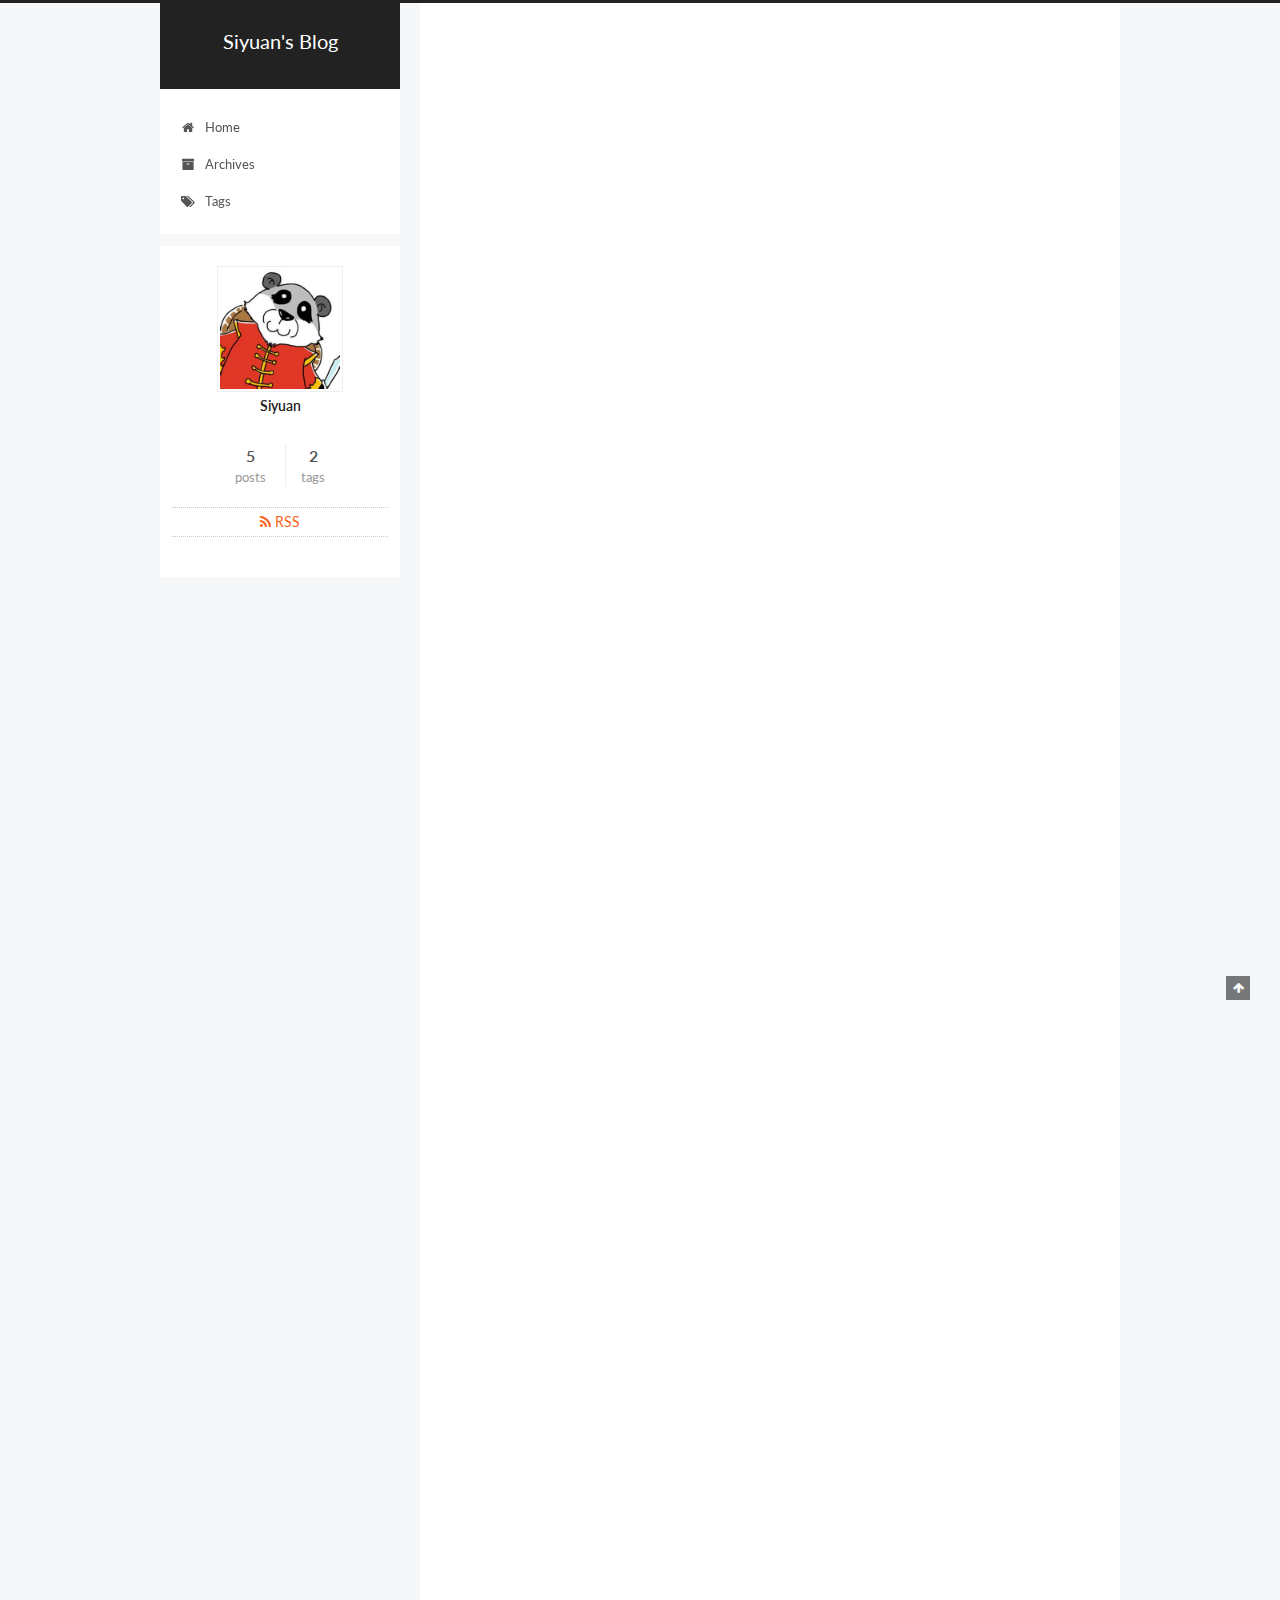
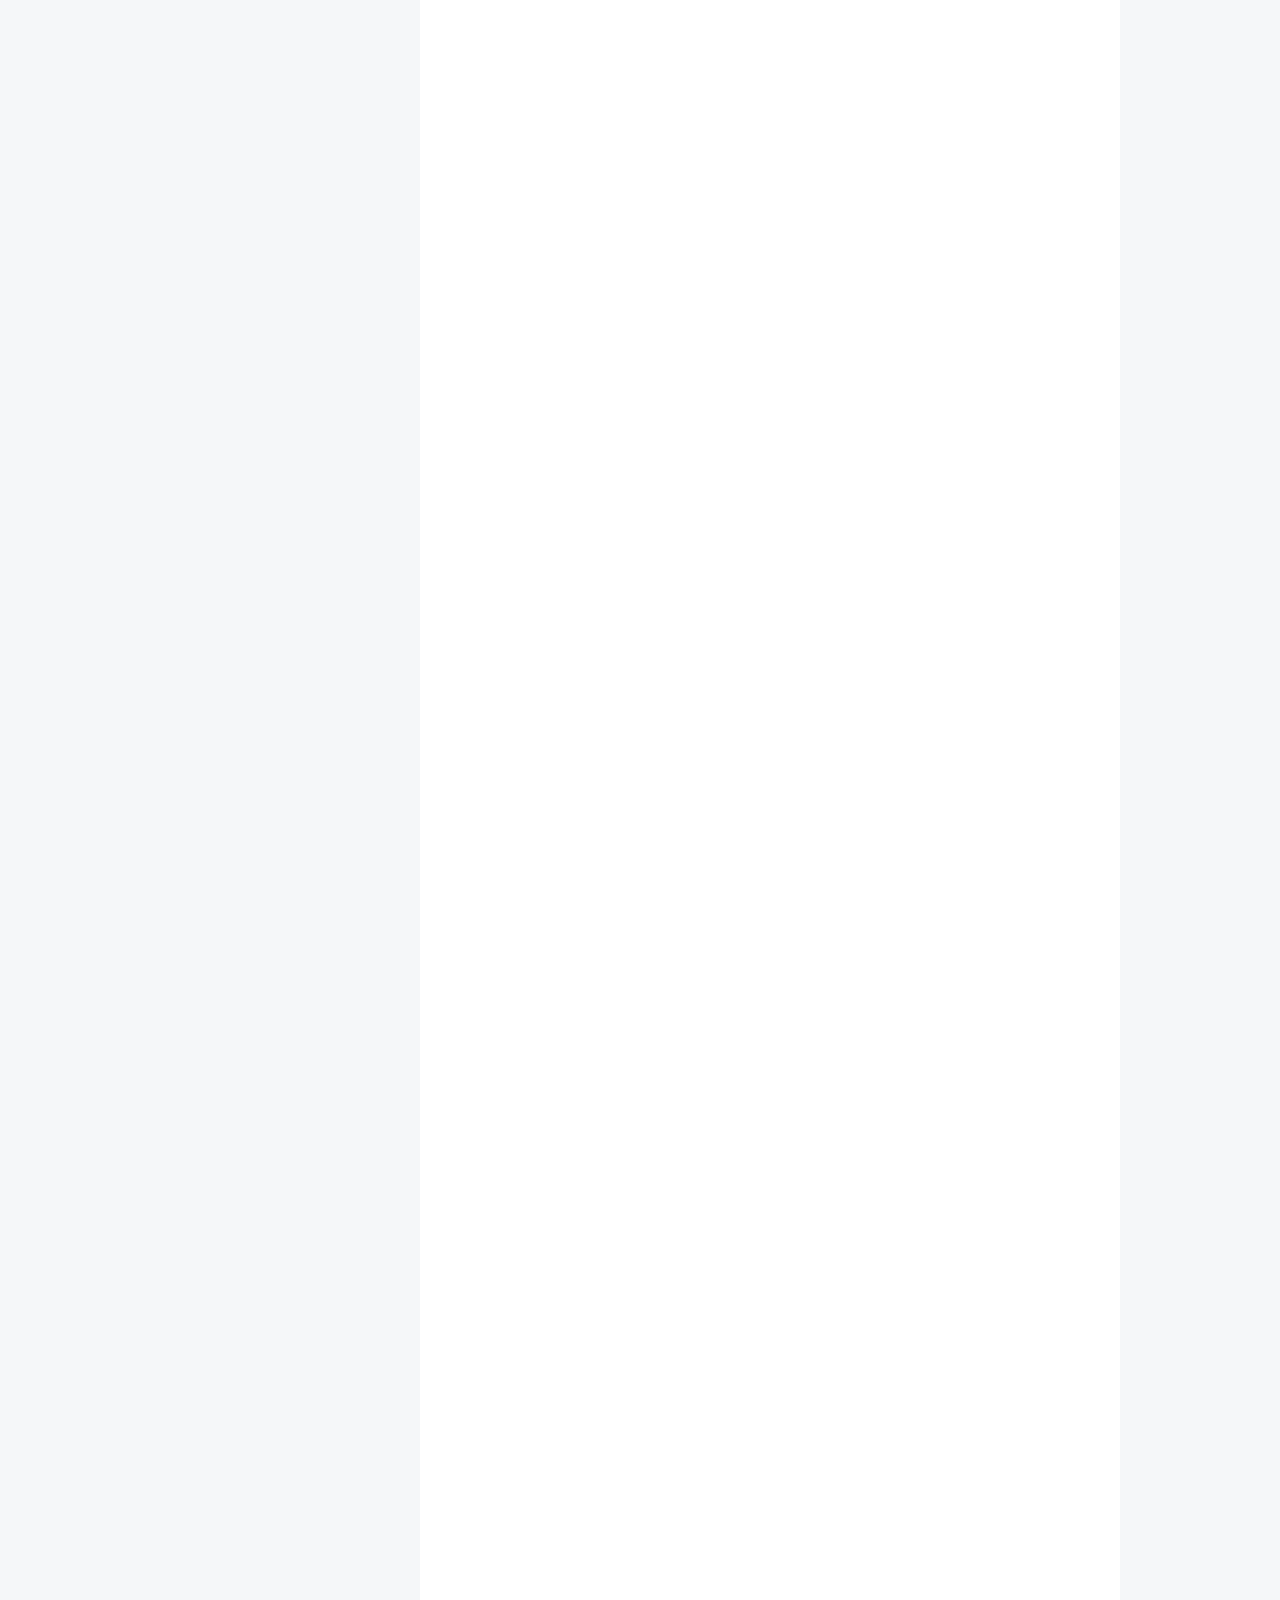
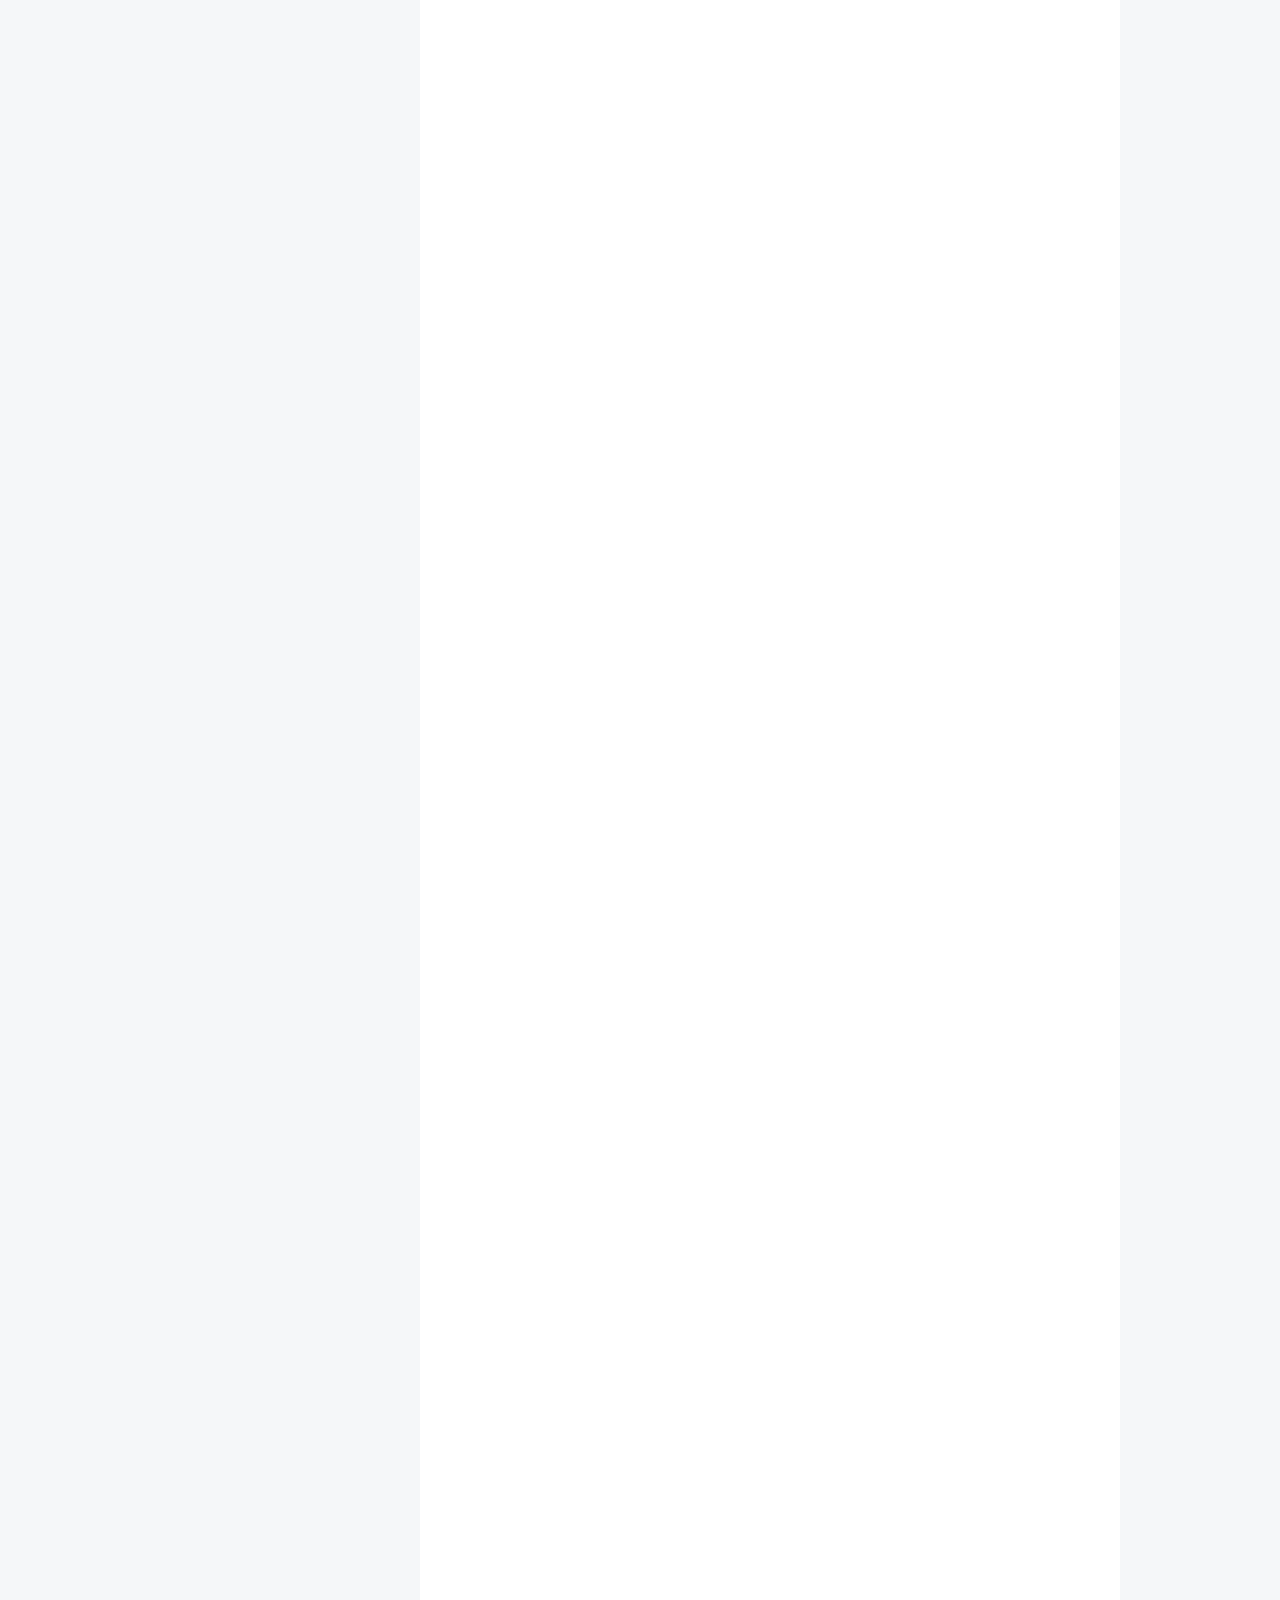
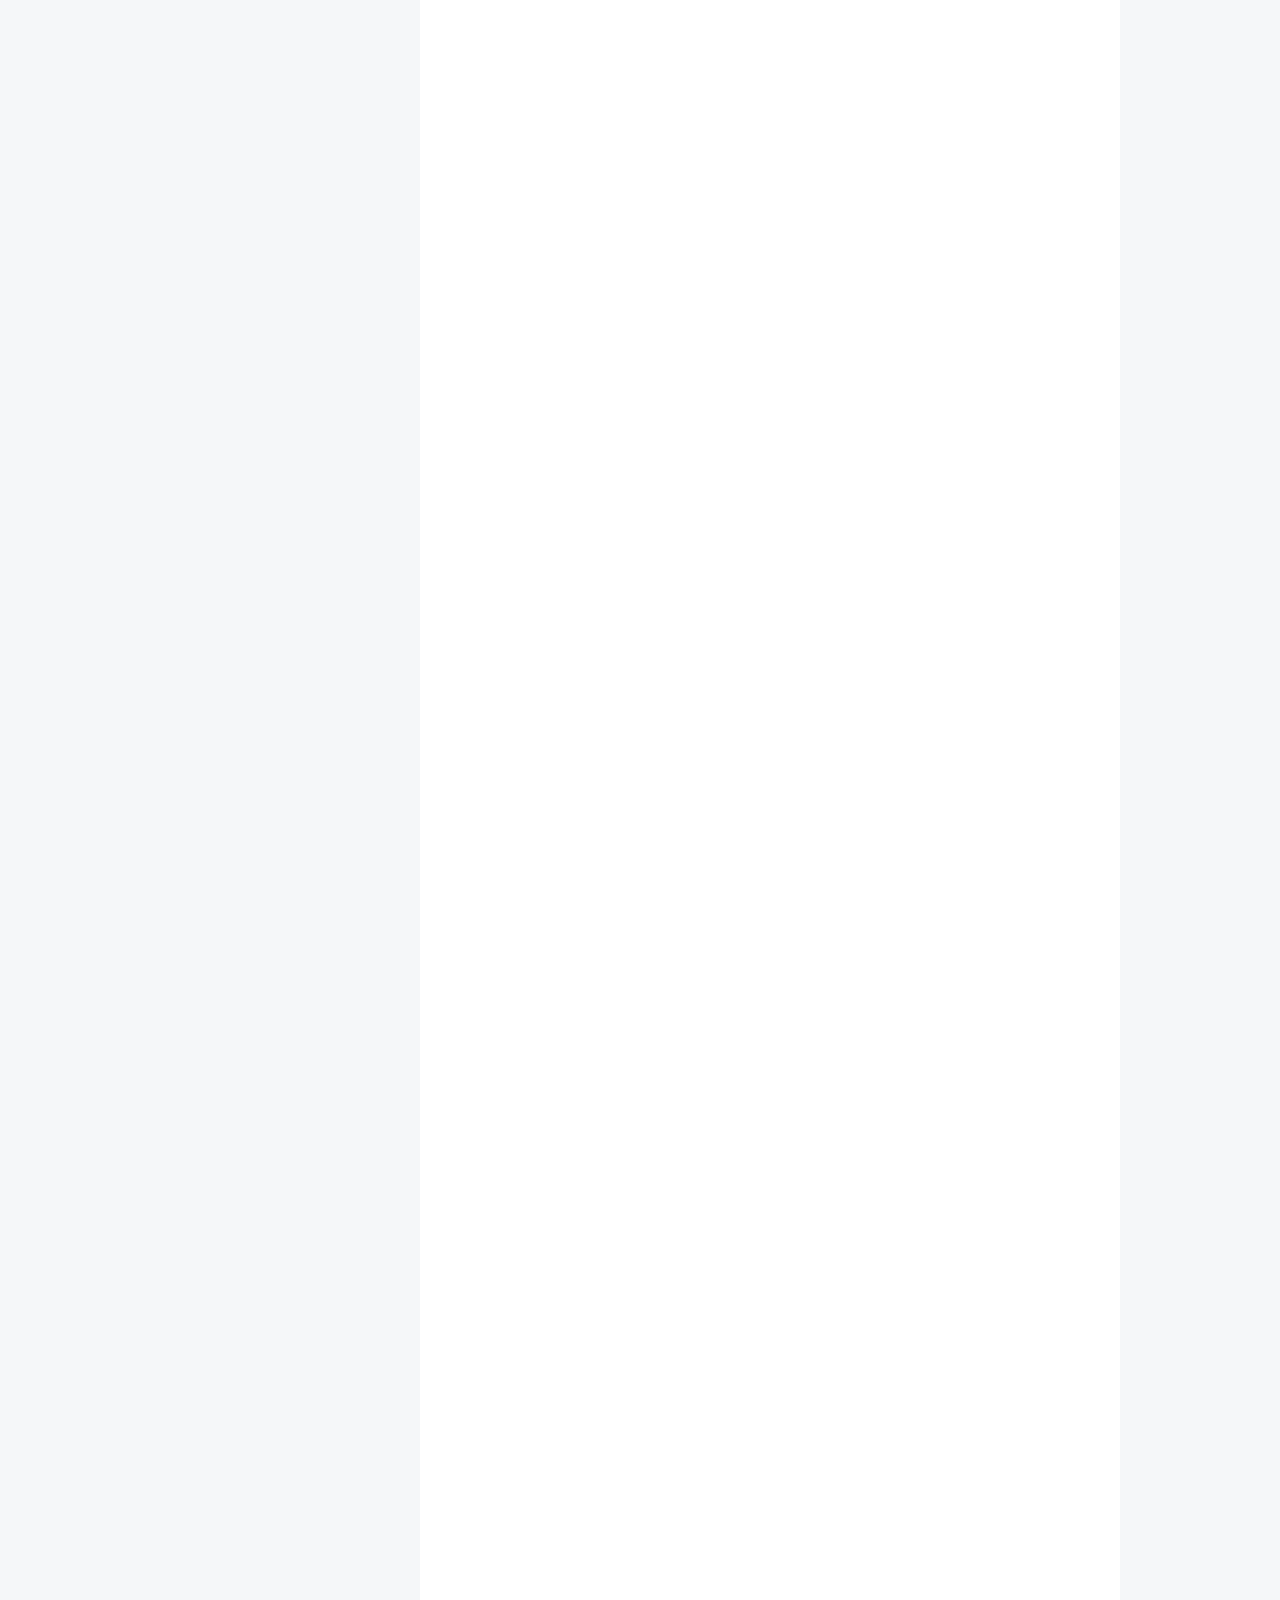
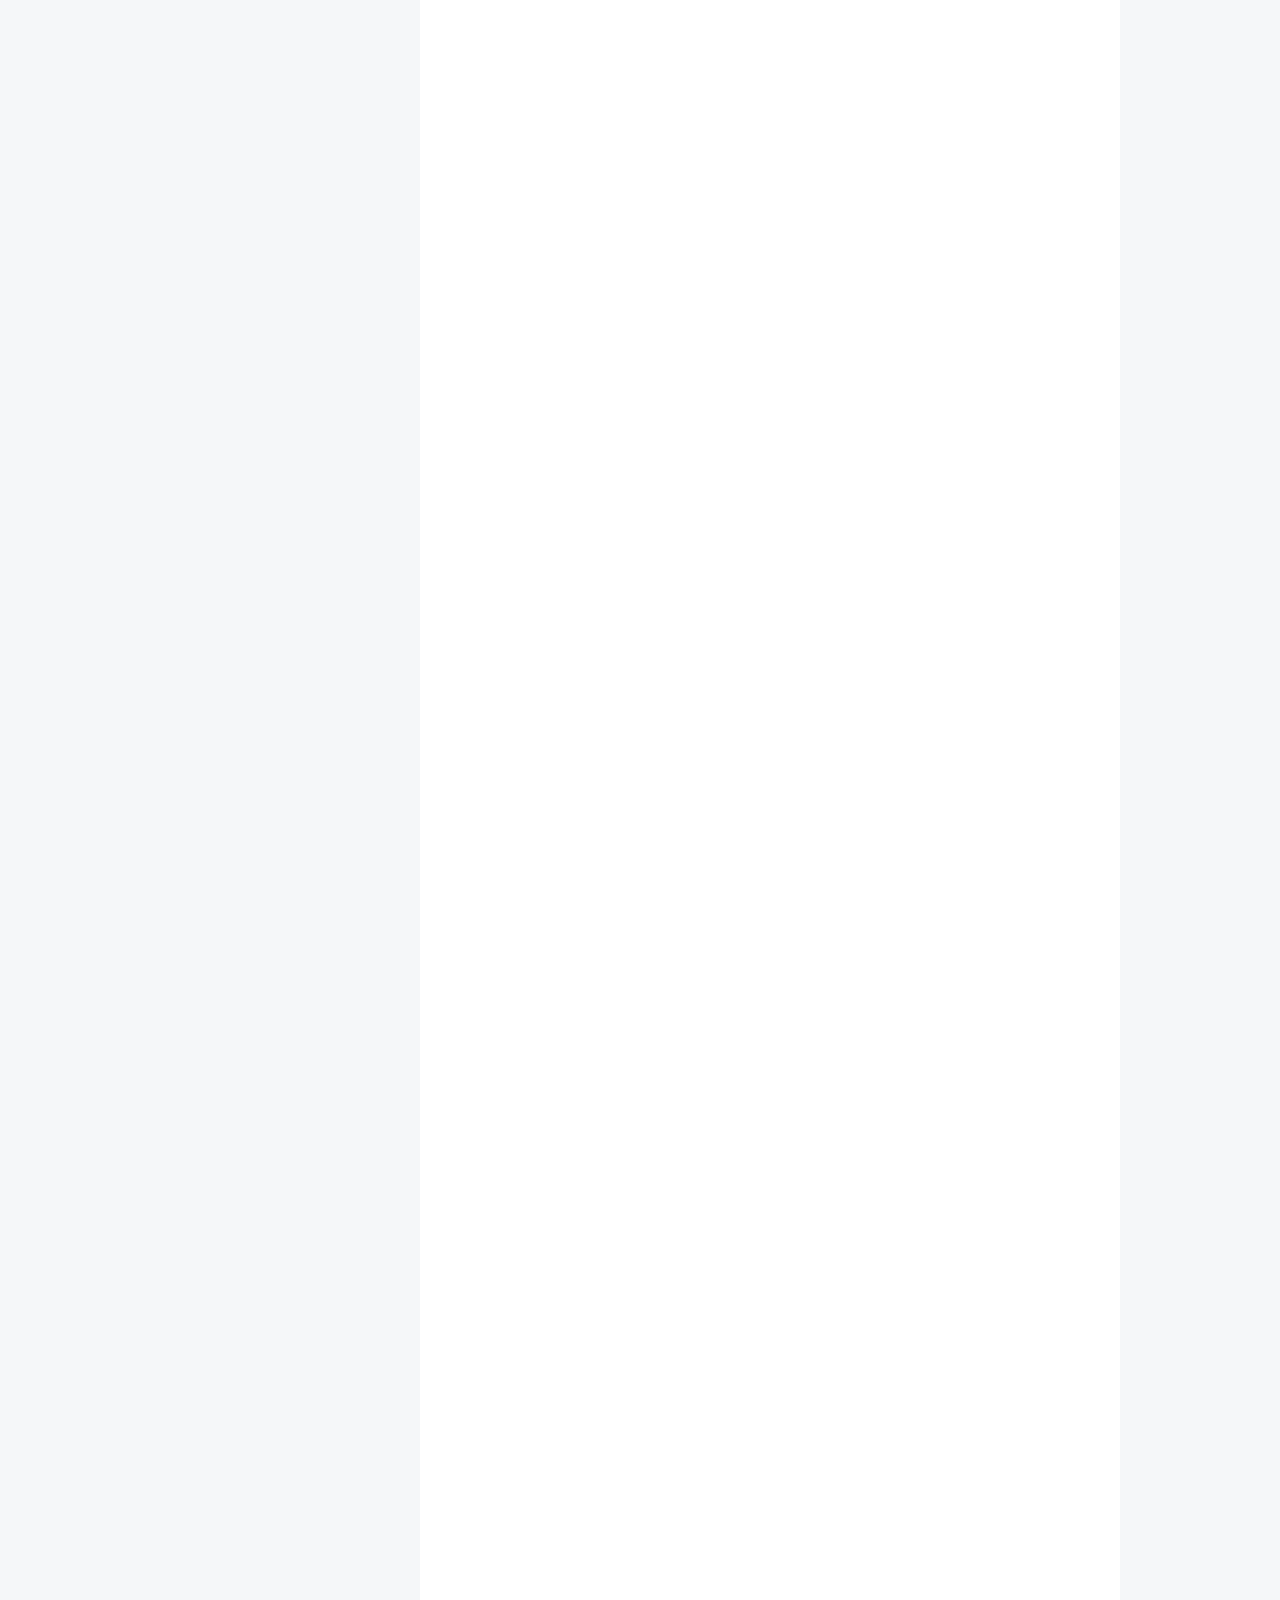
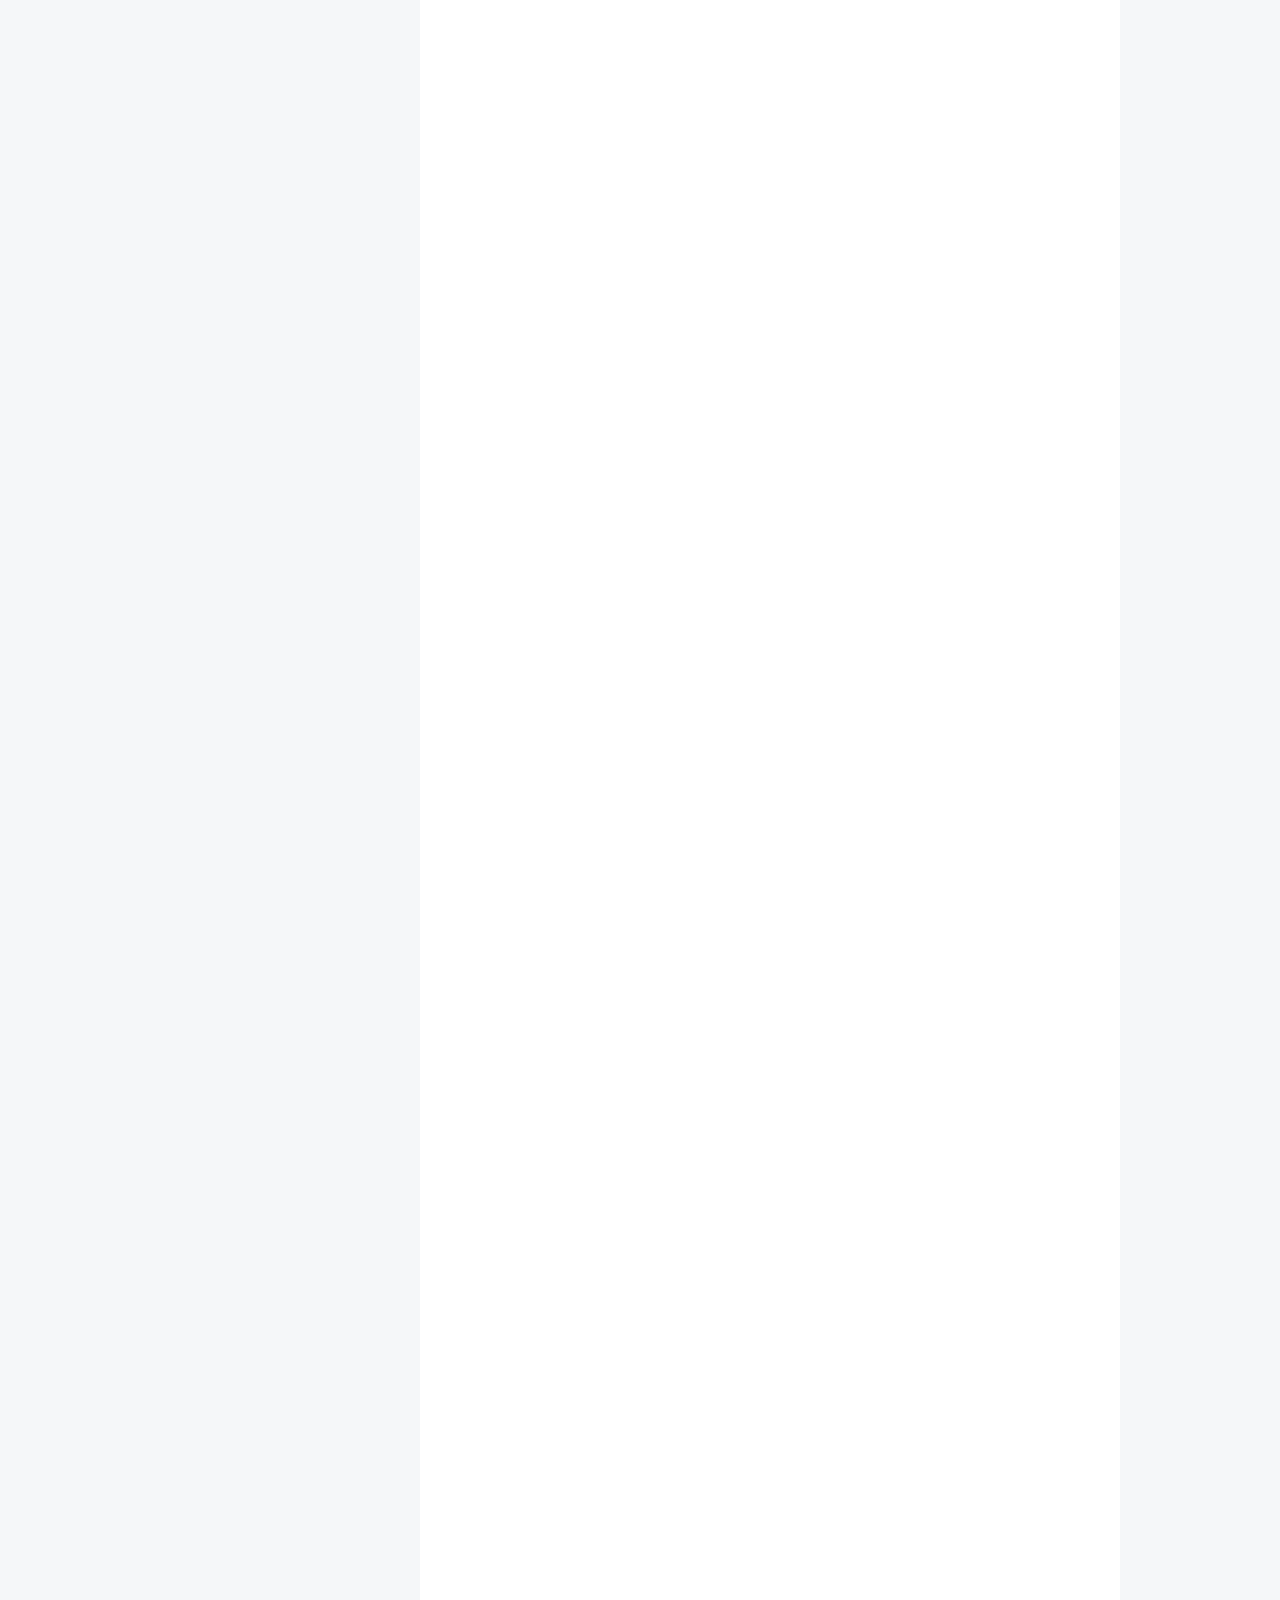
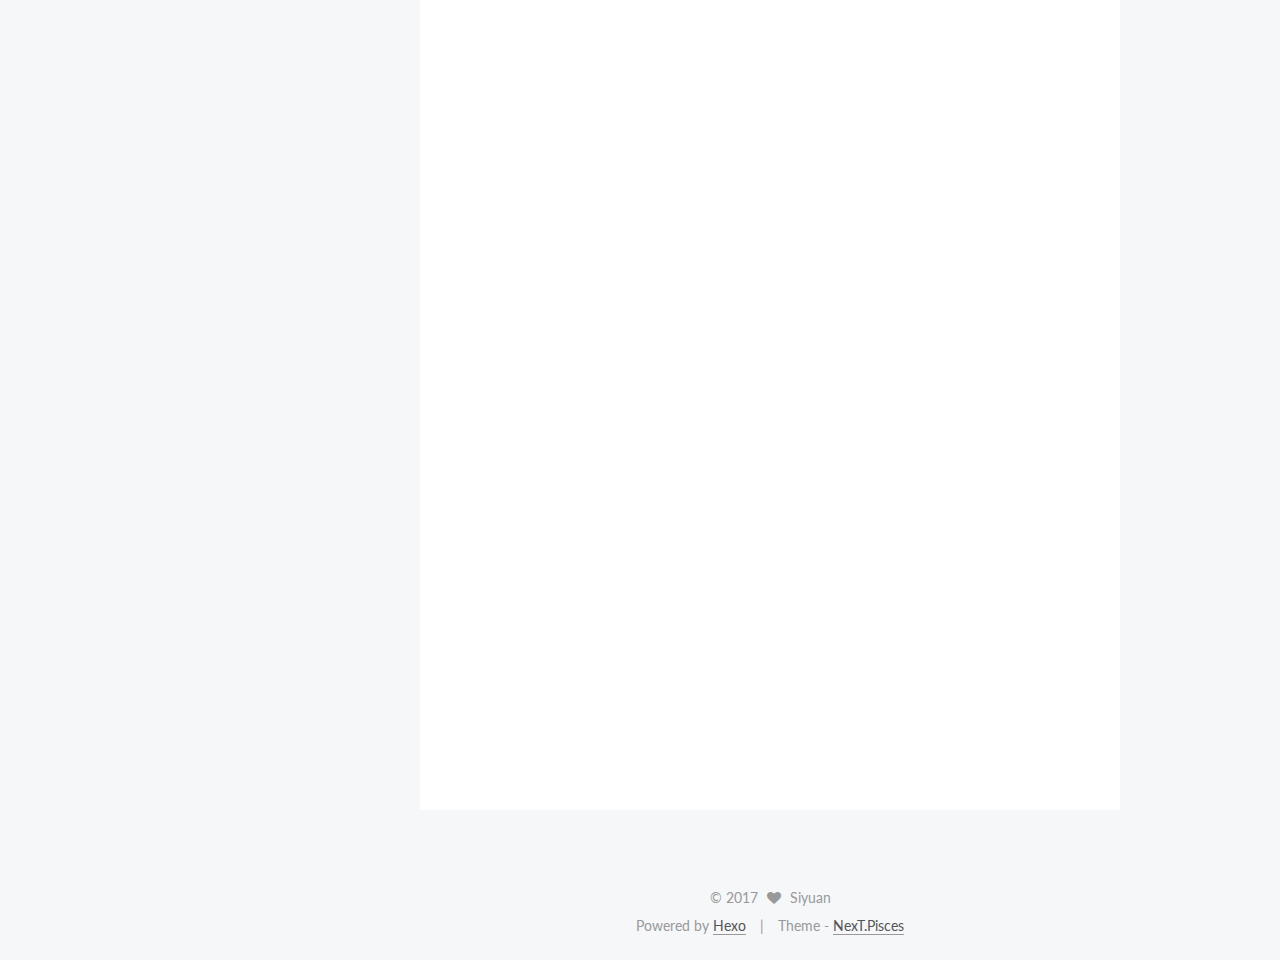
==== commit 8f2f68bb: "Site updated: 2017-04-25 09:36:36" ====
--- a/index.html
+++ b/index.html
@@ -5,7 +5,7 @@
   
 
 
-<html class="theme-next pisces use-motion" lang="">
+<html class="theme-next pisces use-motion" lang="en">
 <head>
   <meta charset="UTF-8"/>
 <meta http-equiv="X-UA-Compatible" content="IE=edge" />
@@ -77,7 +77,7 @@
 
 
 
-  <link rel="alternate" href="/atom.xml" title="Hexo" type="application/atom+xml" />
+  <link rel="alternate" href="/atom.xml" title="Siyuan's Blog" type="application/atom+xml" />
 
 
 
@@ -90,11 +90,11 @@
 
 
 <meta property="og:type" content="website">
-<meta property="og:title" content="Hexo">
+<meta property="og:title" content="Siyuan's Blog">
 <meta property="og:url" content="http://yoursite.com/index.html">
-<meta property="og:site_name" content="Hexo">
+<meta property="og:site_name" content="Siyuan's Blog">
 <meta name="twitter:card" content="summary">
-<meta name="twitter:title" content="Hexo">
+<meta name="twitter:title" content="Siyuan's Blog">
 
 
 
@@ -128,10 +128,10 @@
 
 
 
-  <title> Hexo </title>
+  <title> Siyuan's Blog </title>
 </head>
 
-<body itemscope itemtype="http://schema.org/WebPage" lang="">
+<body itemscope itemtype="http://schema.org/WebPage" lang="en">
 
   
 
@@ -166,7 +166,7 @@
     <div class="custom-logo-site-title">
       <a href="/"  class="brand" rel="start">
         <span class="logo-line-before"><i></i></span>
-        <span class="site-title">Hexo</span>
+        <span class="site-title">Siyuan's Blog</span>
         <span class="logo-line-after"><i></i></span>
       </a>
     </div>
@@ -196,7 +196,7 @@
             
               <i class="menu-item-icon fa fa-fw fa-home"></i> <br />
             
-            Accueil
+            Home
           </a>
         </li>
       
@@ -249,7 +249,7 @@
   
 
   <article class="post post-type-normal " itemscope itemtype="http://schema.org/Article">
-    <link itemprop="mainEntityOfPage" href="http://yoursite.com/2017/04/07/hello-world/">
+    <link itemprop="mainEntityOfPage" href="http://yoursite.com/2017/04/25/caffe-face-verification/">
 
     <span hidden itemprop="author" itemscope itemtype="http://schema.org/Person">
       <meta itemprop="name" content="Siyuan">
@@ -258,7 +258,528 @@
     </span>
 
     <span hidden itemprop="publisher" itemscope itemtype="http://schema.org/Organization">
-      <meta itemprop="name" content="Hexo">
+      <meta itemprop="name" content="Siyuan's Blog">
+    </span>
+
+    
+      <header class="post-header">
+
+        
+        
+          <h1 class="post-title" itemprop="name headline">
+            
+            
+              
+                
+                <a class="post-title-link" href="/2017/04/25/caffe-face-verification/" itemprop="url">
+                  caffe face verification
+                </a>
+              
+            
+          </h1>
+        
+
+        <div class="post-meta">
+          <span class="post-time">
+            
+              <span class="post-meta-item-icon">
+                <i class="fa fa-calendar-o"></i>
+              </span>
+              
+                <span class="post-meta-item-text">Posted on</span>
+              
+              <time title="Post created" itemprop="dateCreated datePublished" datetime="2017-04-25T08:58:49-04:00">
+                2017-04-25
+              </time>
+            
+
+            
+
+            
+          </span>
+
+          
+
+          
+            
+          
+
+          
+          
+
+          
+
+          
+
+          
+
+        </div>
+      </header>
+    
+
+
+    <div class="post-body" itemprop="articleBody">
+
+      
+      
+
+      
+        
+          
+            <h1 id="Face-verification-by-fine-tune-neural-network-on-caffe"><a href="#Face-verification-by-fine-tune-neural-network-on-caffe" class="headerlink" title="Face verification by fine-tune neural network on caffe"></a>Face verification by fine-tune neural network on caffe</h1><p>Recently I am doing face verification project on caffe. The dataset I use is LFW. Here are the methods I use.</p>
+<h2 id="Introduction"><a href="#Introduction" class="headerlink" title="Introduction"></a>Introduction</h2><p>Face verification, which is the task of determining whether a pair of face images are from the same person, has been an active research topic in computer vision for decades. It has many important applications, including surveillance, access control, image retrieval, and automatic log-on for personal computer or mobile devices. </p>
+<p>The Labeled Faces in the Wild (LFW) is a database of face photographs designed for studying the problem of unconstrained face recognition. The data set contains more than 13,000 images of faces collected from the web. Each face has been labeled with the name of the person pictured. And in this project, I used this aligned with funneling database to do face verification .</p>
+<p>Alexnet and VGG net are two famous neural networks. There are mainly used in image classification, but we also can use the features that the neural work extracted to do face verification. And then use euclidean distance to produce scores for the pair image. In this project, I used both with and without fine-tuning neural network to extract the features. And I used caffe python wrapper to do this project. </p>
+<h2 id="Methods"><a href="#Methods" class="headerlink" title="Methods"></a>Methods</h2><h3 id="without-fine-tune-Face-Verification-Process"><a href="#without-fine-tune-Face-Verification-Process" class="headerlink" title="without fine-tune Face Verification Process"></a>without fine-tune Face Verification Process</h3><p>In this project, our goal is to find the face feature, then compute the face pairs features. The process of this project is showed in here. </p>
+<p><img src="../images/caffe-face-verification/face_1.png" alt="process 1"></p>
+<p>Suppose our dataset have N pairs of face image, for each of face pair, we put each face pass through the neural network, then get this face pair’s feature and compute euclidean distance. And totally we can have N face pairs score. Based on these faces pairs, we can label the match pair with 1 and mismatch pair with 0. After we have these pairs scores and labels, we can plot the ROC curve for face verification.  </p>
+<h3 id="fine-tune-face-verification"><a href="#fine-tune-face-verification" class="headerlink" title="fine-tune face verification"></a>fine-tune face verification</h3><p>We fine-tune neural network by creating the new neural network as Figure\ref{Fine-tune Neural Network} showed which based on siamese network\cite{c5}.This kind of siamese neural network usually used in verification project. </p>
+<p><img src="../images/caffe-face-verification/face_2.png" alt="process 2"></p>
+<p>Suppose neural network A and neural network A’ are same network structure (both Alexnet or both VGG net) without softmax layer. We change the input into face pair dataset. And use input pair and label to train the neural network. The Contrastive Loss Layer is typically used to train siamese networks.</p>
+<p>After finish trained siamese networks, save the neural network A’s weights and apply it into Alexnet or VGG net. Based on the fine-tune network weight, do the do the face verification same as previous section.</p>
+<h2 id="Results"><a href="#Results" class="headerlink" title="Results"></a>Results</h2><p>In this project, I use caffe python wrapper.</p>
+<h3 id="Alexnet-and-VGG-net-fine-tuned-model"><a href="#Alexnet-and-VGG-net-fine-tuned-model" class="headerlink" title="Alexnet and VGG net fine-tuned model"></a>Alexnet and VGG net fine-tuned model</h3><p>To build the fine-tuned neural network model, I changed the “train_val.prototxt” file. Because caffe can draw the network, so after I changed the file, I draw the neural network. The neural network structure is showed here.</p>
+<p><img src="../images/caffe-face-verification/twoalexnet.jpg" alt="two alex"></p>
+<p><img src="../images/caffe-face-verification/twovgg16.jpg" alt="two vgg"></p>
+<h3 id="Face-features-from-Different-caffe-model"><a href="#Face-features-from-Different-caffe-model" class="headerlink" title="Face features from Different caffe model"></a>Face features from Different caffe model</h3><p>In this project, I totally used two caffe model each with two different weight. I test let some face pass this 4 neural network, and visualized its features after first convolution layer. </p>
+<p>Here is one example on fine-tuned alexnet.</p>
+<p><img src="../images/caffe-face-verification/alex_finetune_feature.png" alt="fine tuned alexnet feature"></p>
+<h3 id="ROC-curve-results"><a href="#ROC-curve-results" class="headerlink" title="ROC curve results"></a>ROC curve results</h3><p>After we get these fine-tuned and without fine-tuned model, we can let the face pair pass these network, and extract the last fully connected layers, then compute the euclidean distance between face pairs. And this will help us get the scores for each face pair. </p>
+<p>The final result for this face verification project is showed in below.<br>From the figure, we can see that the both Alexnet and Vgg net with fine-tuned weights have better performance. It prove that the neural network model after trained can increase the face verification accuracy. And we also can see that from the figure, fine-tuned vgg is better that the fine-tune alexnet, this is may caused by the vgg network have more complicate structure, it learning ability is stronger than the Alexnet. This is similar to that in image classification, vgg have better performance than alexnet. However, when both network without fine-tune, they have nearly the same performance. This may caused by that neural network was initially designed to do classification job, so they might have similar ability in face verification.</p>
+<p><img src="../images/caffe-face-verification/ROC_Curve.png" alt="ROC curve"></p>
+
+          
+        
+      
+    </div>
+
+    <div>
+      
+    </div>
+
+    <div>
+      
+    </div>
+
+    <div>
+      
+    </div>
+
+    <footer class="post-footer">
+      
+
+      
+
+      
+
+      
+      
+        <div class="post-eof"></div>
+      
+    </footer>
+  </article>
+
+
+    
+      
+
+  
+
+  
+  
+  
+
+  <article class="post post-type-normal " itemscope itemtype="http://schema.org/Article">
+    <link itemprop="mainEntityOfPage" href="http://yoursite.com/2017/04/09/caffe-basic-knowledge/">
+
+    <span hidden itemprop="author" itemscope itemtype="http://schema.org/Person">
+      <meta itemprop="name" content="Siyuan">
+      <meta itemprop="description" content="">
+      <meta itemprop="image" content="/images/myimage.jpg">
+    </span>
+
+    <span hidden itemprop="publisher" itemscope itemtype="http://schema.org/Organization">
+      <meta itemprop="name" content="Siyuan's Blog">
+    </span>
+
+    
+      <header class="post-header">
+
+        
+        
+          <h1 class="post-title" itemprop="name headline">
+            
+            
+              
+                
+                <a class="post-title-link" href="/2017/04/09/caffe-basic-knowledge/" itemprop="url">
+                  caffe basic knowledge
+                </a>
+              
+            
+          </h1>
+        
+
+        <div class="post-meta">
+          <span class="post-time">
+            
+              <span class="post-meta-item-icon">
+                <i class="fa fa-calendar-o"></i>
+              </span>
+              
+                <span class="post-meta-item-text">Posted on</span>
+              
+              <time title="Post created" itemprop="dateCreated datePublished" datetime="2017-04-09T15:45:34-04:00">
+                2017-04-09
+              </time>
+            
+
+            
+
+            
+          </span>
+
+          
+
+          
+            
+          
+
+          
+          
+
+          
+
+          
+
+          
+
+        </div>
+      </header>
+    
+
+
+    <div class="post-body" itemprop="articleBody">
+
+      
+      
+
+      
+        
+          
+            <h1 id="some-caffe-basic-knowledge"><a href="#some-caffe-basic-knowledge" class="headerlink" title="some caffe basic knowledge"></a>some caffe basic knowledge</h1><p>For the caffe beginner, I find one article is really good for the beginner, it’s one <a href="http://manutdzou.github.io/2016/05/15/Caffe-Document.html" target="_blank" rel="external">chinese tutorial</a> but it explained caffe in detail.</p>
+<h2 id="data-and-parameter"><a href="#data-and-parameter" class="headerlink" title="data and parameter"></a>data and parameter</h2><p>To run caffe, it need a model, like Alexnet. And one model make up by many layers. And every layer make up by many parameters, allthe parameter are defined in caffe.proto file. So in order to learn caffe proficiently, we myst learn how to write prototxt file.</p>
+
+          
+        
+      
+    </div>
+
+    <div>
+      
+    </div>
+
+    <div>
+      
+    </div>
+
+    <div>
+      
+    </div>
+
+    <footer class="post-footer">
+      
+
+      
+
+      
+
+      
+      
+        <div class="post-eof"></div>
+      
+    </footer>
+  </article>
+
+
+    
+      
+
+  
+
+  
+  
+  
+
+  <article class="post post-type-normal " itemscope itemtype="http://schema.org/Article">
+    <link itemprop="mainEntityOfPage" href="http://yoursite.com/2017/04/08/caffe-install-windows/">
+
+    <span hidden itemprop="author" itemscope itemtype="http://schema.org/Person">
+      <meta itemprop="name" content="Siyuan">
+      <meta itemprop="description" content="">
+      <meta itemprop="image" content="/images/myimage.jpg">
+    </span>
+
+    <span hidden itemprop="publisher" itemscope itemtype="http://schema.org/Organization">
+      <meta itemprop="name" content="Siyuan's Blog">
+    </span>
+
+    
+      <header class="post-header">
+
+        
+        
+          <h1 class="post-title" itemprop="name headline">
+            
+            
+              
+                
+                <a class="post-title-link" href="/2017/04/08/caffe-install-windows/" itemprop="url">
+                  caffe-install-windows
+                </a>
+              
+            
+          </h1>
+        
+
+        <div class="post-meta">
+          <span class="post-time">
+            
+              <span class="post-meta-item-icon">
+                <i class="fa fa-calendar-o"></i>
+              </span>
+              
+                <span class="post-meta-item-text">Posted on</span>
+              
+              <time title="Post created" itemprop="dateCreated datePublished" datetime="2017-04-08T14:23:20-04:00">
+                2017-04-08
+              </time>
+            
+
+            
+
+            
+          </span>
+
+          
+
+          
+            
+          
+
+          
+          
+
+          
+
+          
+
+          
+
+        </div>
+      </header>
+    
+
+
+    <div class="post-body" itemprop="articleBody">
+
+      
+      
+
+      
+        
+          
+            <h1 id="caffe-windows-python-installed"><a href="#caffe-windows-python-installed" class="headerlink" title="caffe windows python installed"></a>caffe windows python installed</h1><p>Because of course project, I need to install caffe and use python interface.<br>I spend lots of time on searching how to install it on windows, some methods are too old, and it can not work any more. But finally after waste two nights, finally make it can run in my computer.</p>
+<h2 id="windows-install-source-code"><a href="#windows-install-source-code" class="headerlink" title="windows install source code"></a>windows install source code</h2><p>There are two install way I know it can work.</p>
+<ul>
+<li>Use happynear github method. <a href="https://github.com/happynear/caffe-windows" target="_blank" rel="external">Github link</a></li>
+<li>Use caffe official windows prebuild caffe. <a href="https://github.com/BVLC/caffe/tree/windows" target="_blank" rel="external">Github link</a></li>
+</ul>
+<h3 id="happynear-method"><a href="#happynear-method" class="headerlink" title="happynear method"></a>happynear method</h3><p>In his method, we must first intalled CUDA, cuDNN, Anaconda. And we only need to modify .\windows\CommonSettings.props this file. Then you can build it on VS2015.</p>
+<h3 id="official-caffe"><a href="#official-caffe" class="headerlink" title="official caffe"></a>official caffe</h3><p>This is most easy way to install caffe. You only need to download the prebuild version, then it can work. </p>
+<h3 id="make-python-interface-work"><a href="#make-python-interface-work" class="headerlink" title="make python interface work"></a>make python interface work</h3><p>After you have built solution with Python support, in order to use it you have to either:</p>
+<ul>
+<li>set PythonPath environment variable to point to <caffe_root>\Build\x64\Release\pycaffe, or</caffe_root></li>
+<li>copy folder <caffe_root>\Build\x64\Release\pycaffe\caffe under <python_root>\lib\site-packages.</python_root></caffe_root></li>
+</ul>
+<h2 id="use-pycharm-to-run-caffe-code"><a href="#use-pycharm-to-run-caffe-code" class="headerlink" title="use pycharm to run caffe code"></a>use pycharm to run caffe code</h2><p>After installed caffe, I use the official python notebook example to test if it can work.<br>I use the <a href="https://github.com/BVLC/caffe/blob/windows/examples/00-classification.ipynb" target="_blank" rel="external">classification example</a>, and run it in pycharm. PS: the official python code is 2.7, I use python 3.5, so it might have some differences.</p>
+<p>And here’s is python code!</p>
+<figure class="highlight python"><table><tr><td class="gutter"><pre><div class="line">1</div><div class="line">2</div><div class="line">3</div><div class="line">4</div><div class="line">5</div><div class="line">6</div><div class="line">7</div><div class="line">8</div><div class="line">9</div><div class="line">10</div><div class="line">11</div><div class="line">12</div><div class="line">13</div><div class="line">14</div><div class="line">15</div><div class="line">16</div><div class="line">17</div><div class="line">18</div><div class="line">19</div><div class="line">20</div><div class="line">21</div><div class="line">22</div><div class="line">23</div><div class="line">24</div><div class="line">25</div><div class="line">26</div><div class="line">27</div><div class="line">28</div><div class="line">29</div><div class="line">30</div><div class="line">31</div><div class="line">32</div><div class="line">33</div><div class="line">34</div><div class="line">35</div><div class="line">36</div><div class="line">37</div><div class="line">38</div><div class="line">39</div><div class="line">40</div><div class="line">41</div><div class="line">42</div><div class="line">43</div><div class="line">44</div><div class="line">45</div><div class="line">46</div><div class="line">47</div><div class="line">48</div><div class="line">49</div><div class="line">50</div><div class="line">51</div><div class="line">52</div><div class="line">53</div><div class="line">54</div><div class="line">55</div><div class="line">56</div><div class="line">57</div><div class="line">58</div><div class="line">59</div><div class="line">60</div><div class="line">61</div><div class="line">62</div><div class="line">63</div><div class="line">64</div><div class="line">65</div><div class="line">66</div><div class="line">67</div><div class="line">68</div><div class="line">69</div><div class="line">70</div><div class="line">71</div><div class="line">72</div><div class="line">73</div><div class="line">74</div><div class="line">75</div><div class="line">76</div><div class="line">77</div><div class="line">78</div><div class="line">79</div><div class="line">80</div><div class="line">81</div><div class="line">82</div><div class="line">83</div><div class="line">84</div><div class="line">85</div><div class="line">86</div><div class="line">87</div><div class="line">88</div><div class="line">89</div><div class="line">90</div><div class="line">91</div><div class="line">92</div><div class="line">93</div><div class="line">94</div><div class="line">95</div><div class="line">96</div><div class="line">97</div><div class="line">98</div><div class="line">99</div><div class="line">100</div><div class="line">101</div><div class="line">102</div><div class="line">103</div><div class="line">104</div><div class="line">105</div><div class="line">106</div><div class="line">107</div><div class="line">108</div><div class="line">109</div><div class="line">110</div><div class="line">111</div><div class="line">112</div><div class="line">113</div><div class="line">114</div><div class="line">115</div><div class="line">116</div><div class="line">117</div><div class="line">118</div><div class="line">119</div><div class="line">120</div><div class="line">121</div><div class="line">122</div><div class="line">123</div><div class="line">124</div><div class="line">125</div><div class="line">126</div><div class="line">127</div><div class="line">128</div><div class="line">129</div><div class="line">130</div><div class="line">131</div><div class="line">132</div><div class="line">133</div><div class="line">134</div><div class="line">135</div><div class="line">136</div><div class="line">137</div><div class="line">138</div><div class="line">139</div><div class="line">140</div><div class="line">141</div><div class="line">142</div></pre></td><td class="code"><pre><div class="line"><span class="comment"># set up Python environment: numpy for numerical routines, and matplotlib for plotting</span></div><div class="line"><span class="keyword">import</span> numpy <span class="keyword">as</span> np</div><div class="line"><span class="keyword">import</span> matplotlib.pyplot <span class="keyword">as</span> plt</div><div class="line"><span class="comment"># display plots in this notebook</span></div><div class="line"><span class="comment"># matplotlib inline</span></div><div class="line"></div><div class="line"><span class="comment"># set display defaults</span></div><div class="line">plt.rcParams[<span class="string">'figure.figsize'</span>] = (<span class="number">10</span>, <span class="number">10</span>)        <span class="comment"># large images</span></div><div class="line">plt.rcParams[<span class="string">'image.interpolation'</span>] = <span class="string">'nearest'</span>  <span class="comment"># don't interpolate: show square pixels</span></div><div class="line">plt.rcParams[<span class="string">'image.cmap'</span>] = <span class="string">'gray'</span>  <span class="comment"># use grayscale output rather than a (potentially misleading) color heatmap</span></div><div class="line"></div><div class="line"></div><div class="line"><span class="comment"># The caffe module needs to be on the Python path;</span></div><div class="line"><span class="comment">#  we'll add it here explicitly.</span></div><div class="line"><span class="keyword">import</span> sys</div><div class="line">caffe_root = <span class="string">'F:/caffe/'</span>  <span class="comment"># this file should be run from &#123;caffe_root&#125;/examples (otherwise change this line)</span></div><div class="line">sys.path.insert(<span class="number">0</span>, caffe_root + <span class="string">'python'</span>)</div><div class="line"></div><div class="line"><span class="keyword">import</span> caffe</div><div class="line"><span class="comment"># If you get "No module named _caffe", either you have not built pycaffe or you have the wrong path.</span></div><div class="line"></div><div class="line"><span class="keyword">import</span> os</div><div class="line"><span class="keyword">if</span> os.path.isfile(caffe_root + <span class="string">'models/bvlc_reference_caffenet/bvlc_reference_caffenet.caffemodel'</span>):</div><div class="line">    print(<span class="string">'CaffeNet found.'</span>)</div><div class="line"><span class="keyword">else</span>:</div><div class="line">    print(<span class="string">'Downloading pre-trained CaffeNet model...'</span>)</div><div class="line"></div><div class="line"></div><div class="line"><span class="comment">#CPU</span></div><div class="line">caffe.set_mode_cpu()</div><div class="line"></div><div class="line">model_def = caffe_root + <span class="string">'models/bvlc_reference_caffenet/deploy.prototxt'</span></div><div class="line">model_weights = caffe_root + <span class="string">'models/bvlc_reference_caffenet/bvlc_reference_caffenet.caffemodel'</span></div><div class="line"></div><div class="line">net = caffe.Net(model_def,      <span class="comment"># defines the structure of the model</span></div><div class="line">                model_weights,  <span class="comment"># contains the trained weights</span></div><div class="line">                caffe.TEST)     <span class="comment"># use test mode (e.g., don't perform dropout)</span></div><div class="line"></div><div class="line"><span class="comment"># load the mean ImageNet image (as distributed with Caffe) for subtraction</span></div><div class="line">mu = np.load(caffe_root + <span class="string">'python/caffe/imagenet/ilsvrc_2012_mean.npy'</span>)</div><div class="line">mu = mu.mean(<span class="number">1</span>).mean(<span class="number">1</span>)  <span class="comment"># average over pixels to obtain the mean (BGR) pixel values</span></div><div class="line">print(<span class="string">'mean-subtracted values:'</span>, list(zip(<span class="string">'BGR'</span>, mu)))</div><div class="line"></div><div class="line"><span class="comment"># create transformer for the input called 'data'</span></div><div class="line">transformer = caffe.io.Transformer(&#123;<span class="string">'data'</span>: net.blobs[<span class="string">'data'</span>].data.shape&#125;)</div><div class="line"></div><div class="line">transformer.set_transpose(<span class="string">'data'</span>, (<span class="number">2</span>,<span class="number">0</span>,<span class="number">1</span>))  <span class="comment"># move image channels to outermost dimension</span></div><div class="line">transformer.set_mean(<span class="string">'data'</span>, mu)            <span class="comment"># subtract the dataset-mean value in each channel</span></div><div class="line">transformer.set_raw_scale(<span class="string">'data'</span>, <span class="number">255</span>)      <span class="comment"># rescale from [0, 1] to [0, 255]</span></div><div class="line">transformer.set_channel_swap(<span class="string">'data'</span>, (<span class="number">2</span>,<span class="number">1</span>,<span class="number">0</span>))  <span class="comment"># swap channels from RGB to BGR</span></div><div class="line"></div><div class="line"><span class="comment"># set the size of the input (we can skip this if we're happy</span></div><div class="line"><span class="comment">#  with the default; we can also change it later, e.g., for different batch sizes)</span></div><div class="line">net.blobs[<span class="string">'data'</span>].reshape(<span class="number">50</span>,        <span class="comment"># batch size</span></div><div class="line">                          <span class="number">3</span>,         <span class="comment"># 3-channel (BGR) images</span></div><div class="line">                          <span class="number">227</span>, <span class="number">227</span>)  <span class="comment"># image size is 227x227</span></div><div class="line"></div><div class="line">image = caffe.io.load_image(caffe_root + <span class="string">'examples/images/cat.jpg'</span>)</div><div class="line">transformed_image = transformer.preprocess(<span class="string">'data'</span>, image)</div><div class="line">plt.imshow(image)</div><div class="line"></div><div class="line"><span class="comment"># copy the image data into the memory allocated for the net</span></div><div class="line">net.blobs[<span class="string">'data'</span>].data[...] = transformed_image</div><div class="line"></div><div class="line"><span class="comment">### perform classification</span></div><div class="line">output = net.forward()</div><div class="line"></div><div class="line">output_prob = output[<span class="string">'prob'</span>][<span class="number">0</span>]  <span class="comment"># the output probability vector for the first image in the batch</span></div><div class="line"></div><div class="line">print(<span class="string">'predicted class is:'</span>, output_prob.argmax())</div><div class="line"></div><div class="line"><span class="comment"># load ImageNet labels</span></div><div class="line">labels_file = caffe_root + <span class="string">'data/ilsvrc12/synset_words.txt'</span></div><div class="line"><span class="keyword">if</span> <span class="keyword">not</span> os.path.exists(labels_file):</div><div class="line">    os.system(<span class="string">"caffe/data/ilsvrc12/get_ilsvrc_aux.sh 1"</span>)</div><div class="line"></div><div class="line">labels = np.loadtxt(labels_file, str, delimiter=<span class="string">'\t'</span>)</div><div class="line"></div><div class="line">print(<span class="string">'output label:'</span>, labels[output_prob.argmax()])</div><div class="line"></div><div class="line"><span class="comment"># sort top five predictions from softmax output</span></div><div class="line">top_inds = output_prob.argsort()[::<span class="number">-1</span>][:<span class="number">5</span>]  <span class="comment"># reverse sort and take five largest items</span></div><div class="line"></div><div class="line">print(<span class="string">'probabilities and labels:'</span>,list(zip(output_prob[top_inds], labels[top_inds])))</div><div class="line"></div><div class="line"></div><div class="line">net.forward()</div><div class="line">caffe.set_device(<span class="number">0</span>)  <span class="comment"># if we have multiple GPUs, pick the first one</span></div><div class="line">caffe.set_mode_gpu()</div><div class="line">net.forward()  <span class="comment"># run once before timing to set up memory</span></div><div class="line">net.forward()</div><div class="line"></div><div class="line"><span class="comment"># for each layer, show the output shape</span></div><div class="line"><span class="keyword">for</span> layer_name, blob <span class="keyword">in</span> net.blobs.items():</div><div class="line">    print(layer_name + <span class="string">'\t'</span> + str(blob.data.shape))</div><div class="line"></div><div class="line"><span class="keyword">for</span> layer_name, param <span class="keyword">in</span> net.params.items():</div><div class="line">    print(layer_name + <span class="string">'\t'</span> + str(param[<span class="number">0</span>].data.shape), str(param[<span class="number">1</span>].data.shape))</div><div class="line"></div><div class="line"><span class="function"><span class="keyword">def</span> <span class="title">vis_square</span><span class="params">(data)</span>:</span></div><div class="line">    <span class="string">"""Take an array of shape (n, height, width) or (n, height, width, 3)</span></div><div class="line">       and visualize each (height, width) thing in a grid of size approx. sqrt(n) by sqrt(n)"""</div><div class="line"></div><div class="line">    <span class="comment"># normalize data for display</span></div><div class="line">    data = (data - data.min()) / (data.max() - data.min())</div><div class="line"></div><div class="line">    <span class="comment"># force the number of filters to be square</span></div><div class="line">    n = int(np.ceil(np.sqrt(data.shape[<span class="number">0</span>])))</div><div class="line">    padding = (((<span class="number">0</span>, n ** <span class="number">2</span> - data.shape[<span class="number">0</span>]),</div><div class="line">               (<span class="number">0</span>, <span class="number">1</span>), (<span class="number">0</span>, <span class="number">1</span>))                 <span class="comment"># add some space between filters</span></div><div class="line">               + ((<span class="number">0</span>, <span class="number">0</span>),) * (data.ndim - <span class="number">3</span>))  <span class="comment"># don't pad the last dimension (if there is one)</span></div><div class="line">    data = np.pad(data, padding, mode=<span class="string">'constant'</span>, constant_values=<span class="number">1</span>)  <span class="comment"># pad with ones (white)</span></div><div class="line"></div><div class="line">    <span class="comment"># tile the filters into an image</span></div><div class="line">    data = data.reshape((n, n) + data.shape[<span class="number">1</span>:]).transpose((<span class="number">0</span>, <span class="number">2</span>, <span class="number">1</span>, <span class="number">3</span>) + tuple(range(<span class="number">4</span>, data.ndim + <span class="number">1</span>)))</div><div class="line">    data = data.reshape((n * data.shape[<span class="number">1</span>], n * data.shape[<span class="number">3</span>]) + data.shape[<span class="number">4</span>:])</div><div class="line"></div><div class="line">    plt.imshow(data); plt.axis(<span class="string">'off'</span>)</div><div class="line">    plt.show()</div><div class="line"></div><div class="line"><span class="comment"># the parameters are a list of [weights, biases]</span></div><div class="line">filters = net.params[<span class="string">'conv1'</span>][<span class="number">0</span>].data</div><div class="line">vis_square(filters.transpose(<span class="number">0</span>, <span class="number">2</span>, <span class="number">3</span>, <span class="number">1</span>))</div><div class="line"></div><div class="line"></div><div class="line">feat = net.blobs[<span class="string">'conv1'</span>].data[<span class="number">0</span>, :<span class="number">36</span>]</div><div class="line">vis_square(feat)</div><div class="line"></div><div class="line">feat = net.blobs[<span class="string">'pool5'</span>].data[<span class="number">0</span>]</div><div class="line">vis_square(feat)</div><div class="line"></div><div class="line">feat = net.blobs[<span class="string">'fc6'</span>].data[<span class="number">0</span>]</div><div class="line">plt.subplot(<span class="number">2</span>, <span class="number">1</span>, <span class="number">1</span>)</div><div class="line">plt.plot(feat.flat)</div><div class="line">plt.subplot(<span class="number">2</span>, <span class="number">1</span>, <span class="number">2</span>)</div><div class="line">_ = plt.hist(feat.flat[feat.flat &gt; <span class="number">0</span>], bins=<span class="number">100</span>)</div><div class="line">plt.show()</div><div class="line"></div><div class="line"></div><div class="line">feat = net.blobs[<span class="string">'prob'</span>].data[<span class="number">0</span>]</div><div class="line">plt.figure(figsize=(<span class="number">15</span>, <span class="number">3</span>))</div><div class="line">plt.plot(feat.flat)</div></pre></td></tr></table></figure>
+<p>If this code can run, it means I can use caffe python interface.</p>
+
+          
+        
+      
+    </div>
+
+    <div>
+      
+    </div>
+
+    <div>
+      
+    </div>
+
+    <div>
+      
+    </div>
+
+    <footer class="post-footer">
+      
+
+      
+
+      
+
+      
+      
+        <div class="post-eof"></div>
+      
+    </footer>
+  </article>
+
+
+    
+      
+
+  
+
+  
+  
+  
+
+  <article class="post post-type-normal " itemscope itemtype="http://schema.org/Article">
+    <link itemprop="mainEntityOfPage" href="http://yoursite.com/2017/04/08/first-test-article/">
+
+    <span hidden itemprop="author" itemscope itemtype="http://schema.org/Person">
+      <meta itemprop="name" content="Siyuan">
+      <meta itemprop="description" content="">
+      <meta itemprop="image" content="/images/myimage.jpg">
+    </span>
+
+    <span hidden itemprop="publisher" itemscope itemtype="http://schema.org/Organization">
+      <meta itemprop="name" content="Siyuan's Blog">
+    </span>
+
+    
+      <header class="post-header">
+
+        
+        
+          <h1 class="post-title" itemprop="name headline">
+            
+            
+              
+                
+                <a class="post-title-link" href="/2017/04/08/first-test-article/" itemprop="url">
+                  first test article
+                </a>
+              
+            
+          </h1>
+        
+
+        <div class="post-meta">
+          <span class="post-time">
+            
+              <span class="post-meta-item-icon">
+                <i class="fa fa-calendar-o"></i>
+              </span>
+              
+                <span class="post-meta-item-text">Posted on</span>
+              
+              <time title="Post created" itemprop="dateCreated datePublished" datetime="2017-04-08T00:15:30-04:00">
+                2017-04-08
+              </time>
+            
+
+            
+
+            
+          </span>
+
+          
+
+          
+            
+          
+
+          
+          
+
+          
+
+          
+
+          
+
+        </div>
+      </header>
+    
+
+
+    <div class="post-body" itemprop="articleBody">
+
+      
+      
+
+      
+        
+          
+            <h1 id="My-hexo-is-installed"><a href="#My-hexo-is-installed" class="headerlink" title="My hexo is installed"></a>My hexo is installed</h1><p>Recently, my friends told me I can use hexo and github to make my blog, which can make me learn a new things more quickly.<br>So I installed it in my computer, hope it can help me to learn it.</p>
+
+          
+        
+      
+    </div>
+
+    <div>
+      
+    </div>
+
+    <div>
+      
+    </div>
+
+    <div>
+      
+    </div>
+
+    <footer class="post-footer">
+      
+
+      
+
+      
+
+      
+      
+        <div class="post-eof"></div>
+      
+    </footer>
+  </article>
+
+
+    
+      
+
+  
+
+  
+  
+  
+
+  <article class="post post-type-normal " itemscope itemtype="http://schema.org/Article">
+    <link itemprop="mainEntityOfPage" href="http://yoursite.com/2017/04/07/hello-world/">
+
+    <span hidden itemprop="author" itemscope itemtype="http://schema.org/Person">
+      <meta itemprop="name" content="Siyuan">
+      <meta itemprop="description" content="">
+      <meta itemprop="image" content="/images/myimage.jpg">
+    </span>
+
+    <span hidden itemprop="publisher" itemscope itemtype="http://schema.org/Organization">
+      <meta itemprop="name" content="Siyuan's Blog">
     </span>
 
     
@@ -286,7 +807,7 @@
                 <i class="fa fa-calendar-o"></i>
               </span>
               
-                <span class="post-meta-item-text">Posté le</span>
+                <span class="post-meta-item-text">Posted on</span>
               
               <time title="Post created" itemprop="dateCreated datePublished" datetime="2017-04-07T23:12:27-04:00">
                 2017-04-07
@@ -414,14 +935,23 @@
           
             <div class="site-state-item site-state-posts">
               <a href="/archives">
-                <span class="site-state-item-count">1</span>
-                <span class="site-state-item-name">articles</span>
+                <span class="site-state-item-count">5</span>
+                <span class="site-state-item-name">posts</span>
               </a>
             </div>
           
 
           
 
+          
+            
+            
+            <div class="site-state-item site-state-tags">
+              <a href="/tags/index.html">
+                <span class="site-state-item-count">2</span>
+                <span class="site-state-item-name">tags</span>
+              </a>
+            </div>
           
 
         </nav>
@@ -480,7 +1010,7 @@
 </div>
 
 <div class="theme-info">
-  Thème -
+  Theme -
   <a class="theme-link" href="https://github.com/iissnan/hexo-theme-next">
     NexT.Pisces
   </a>
--- a/css/main.css
+++ b/css/main.css
@@ -1692,7 +1692,7 @@
   width: 4px;
   height: 4px;
   border-radius: 50%;
-  background: #e404e5;
+  background: #06ff94;
 }
 .links-of-blogroll {
   font-size: 13px;
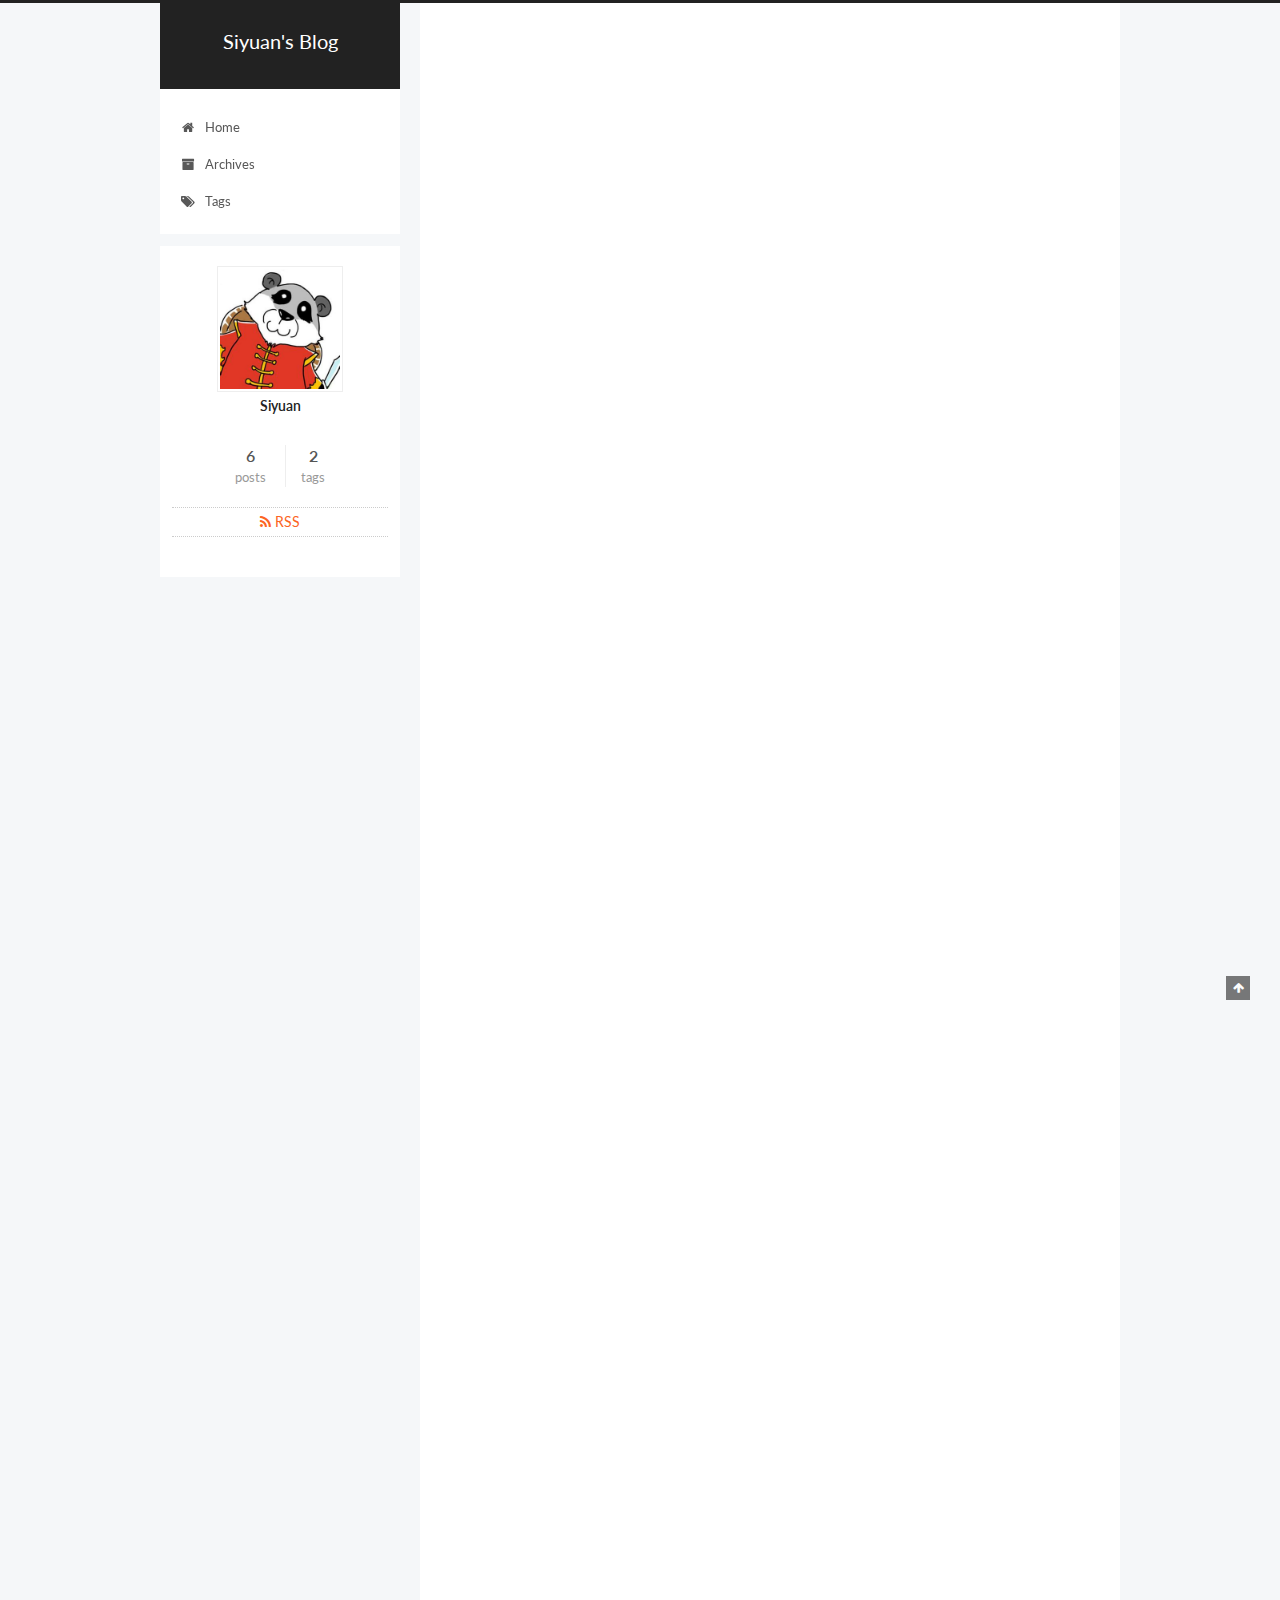
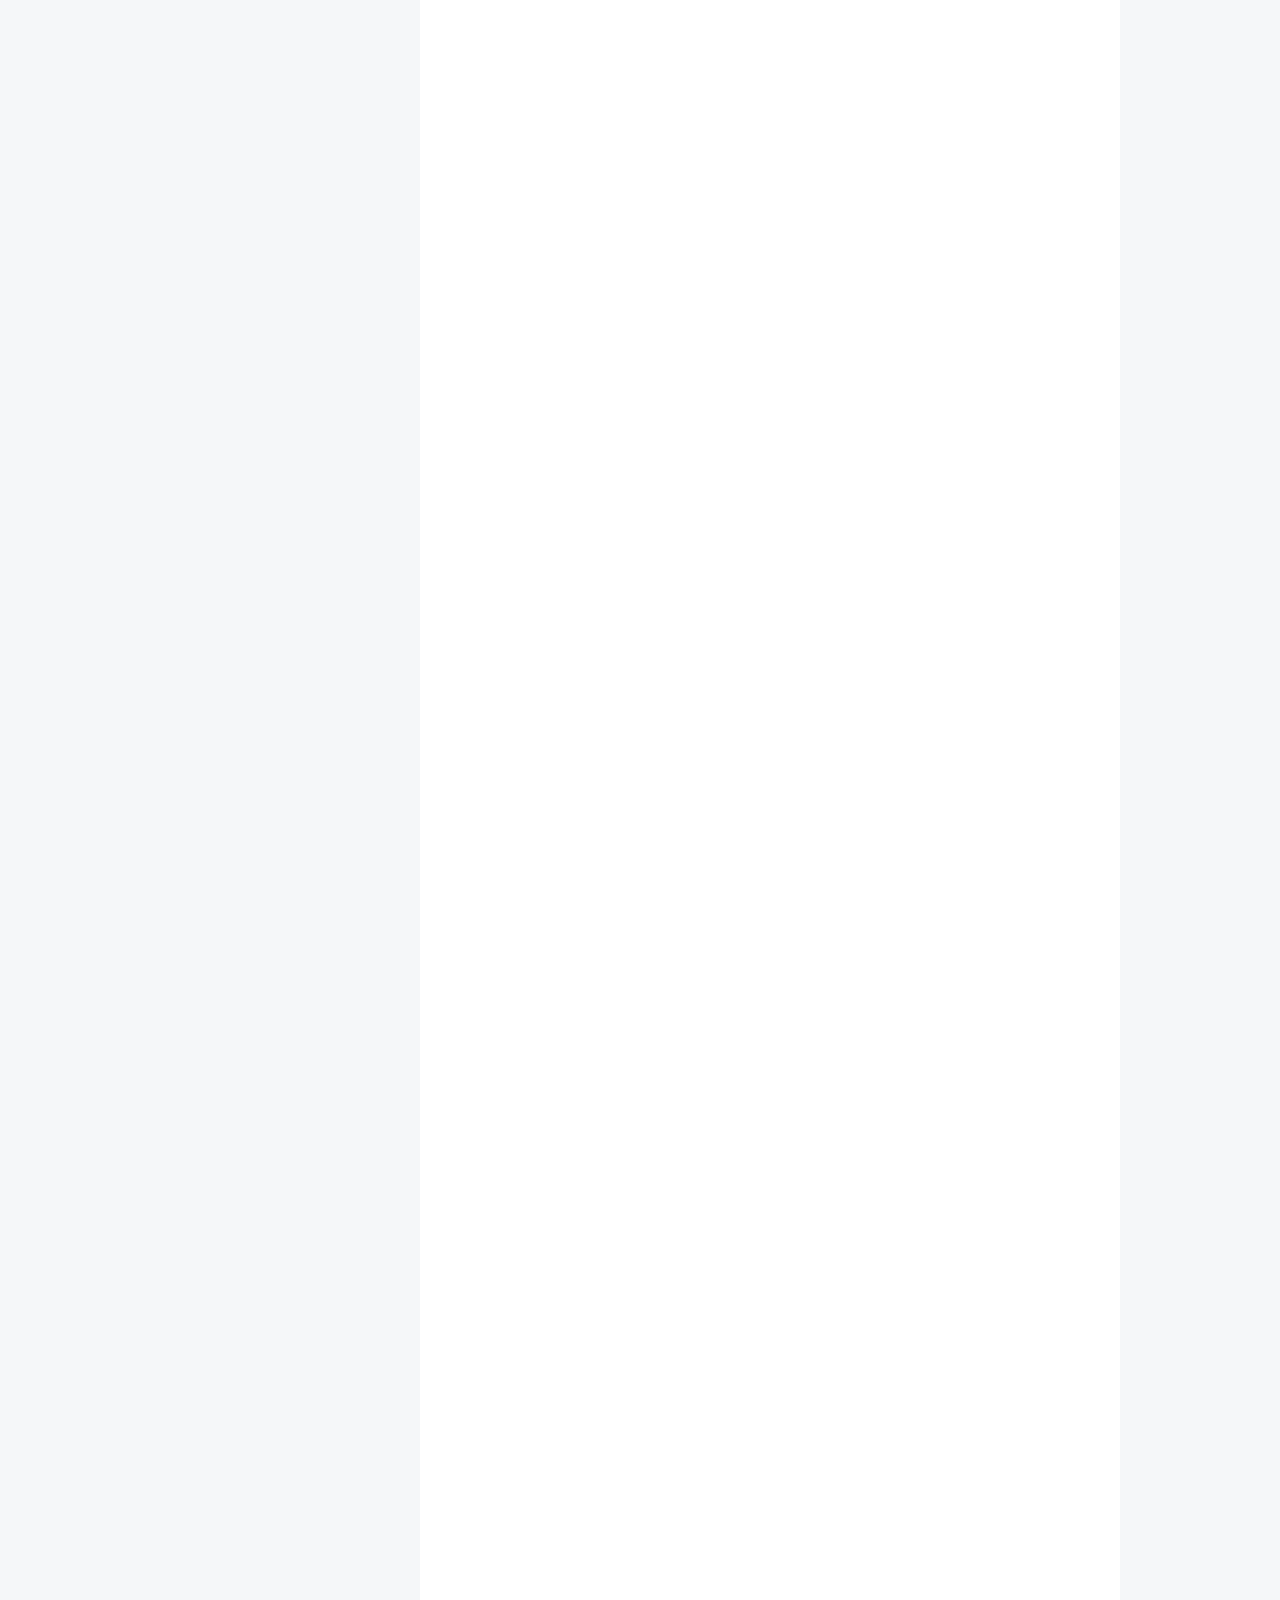
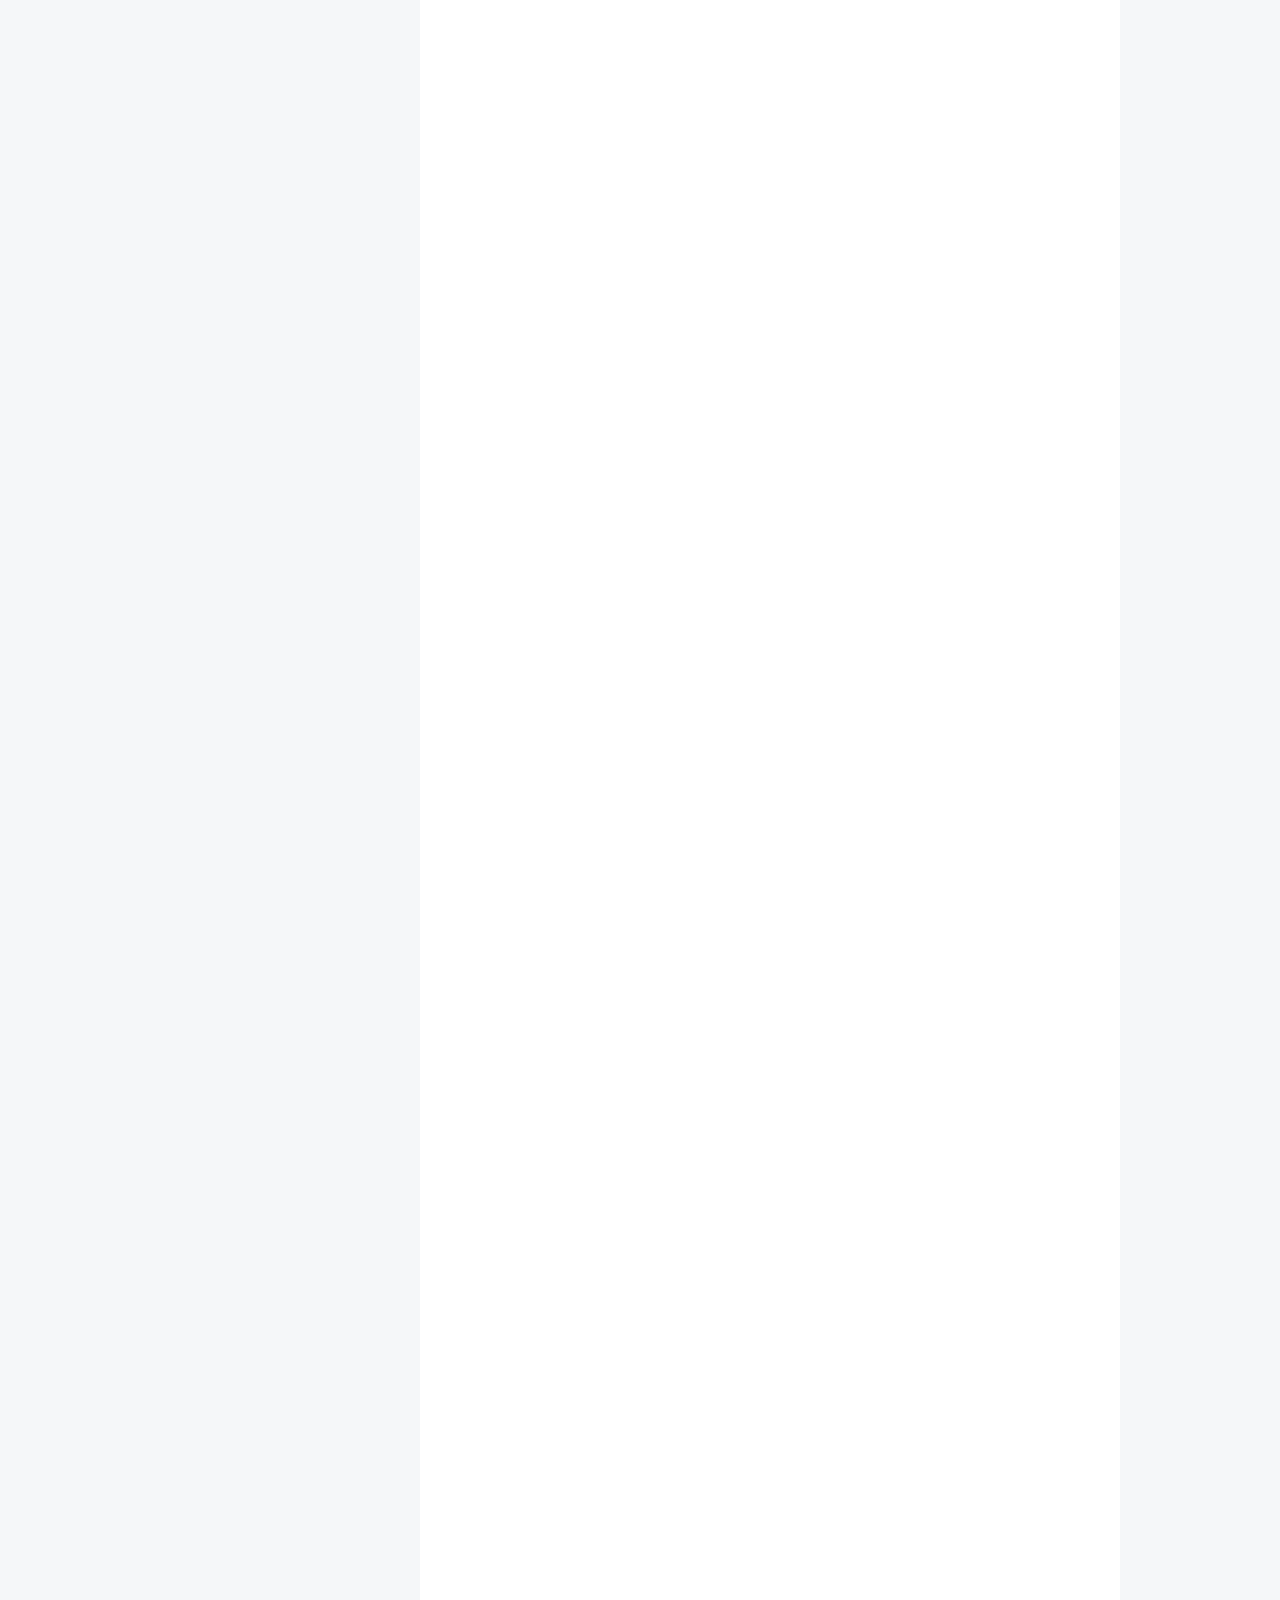
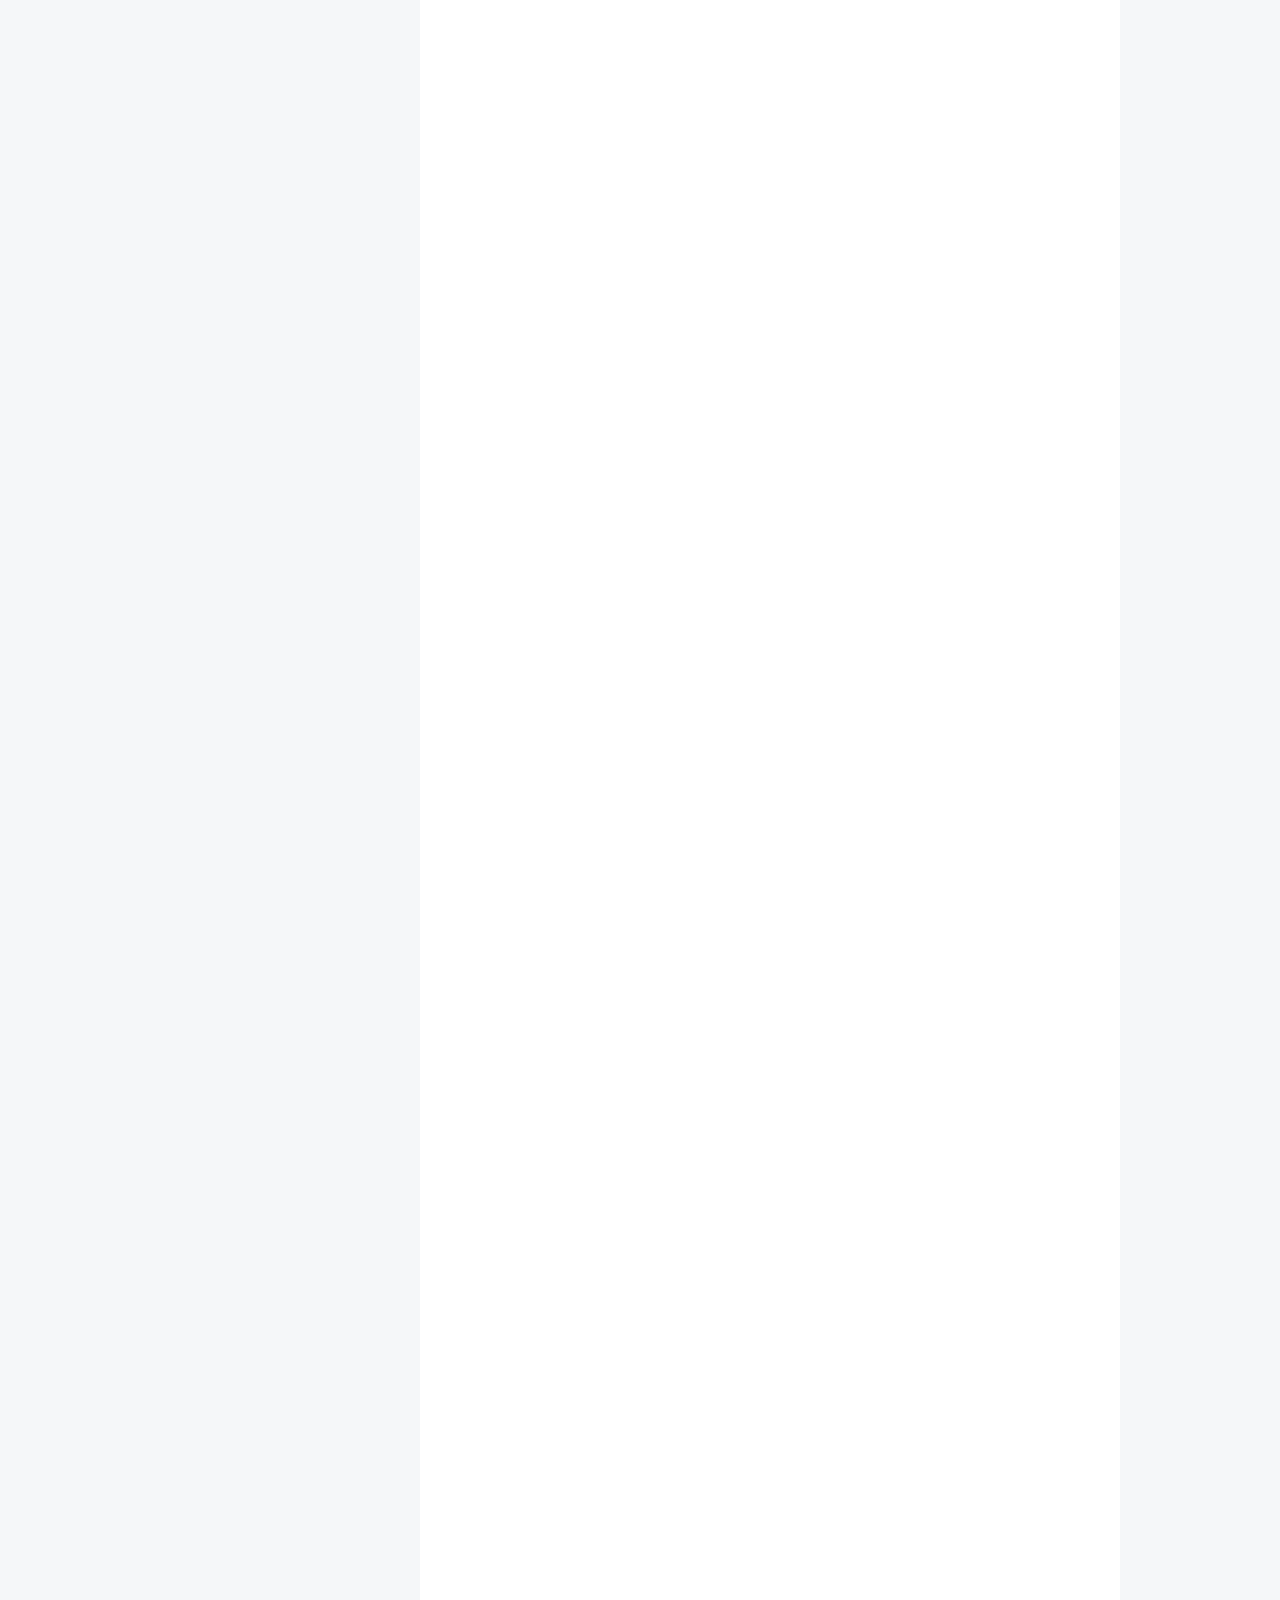
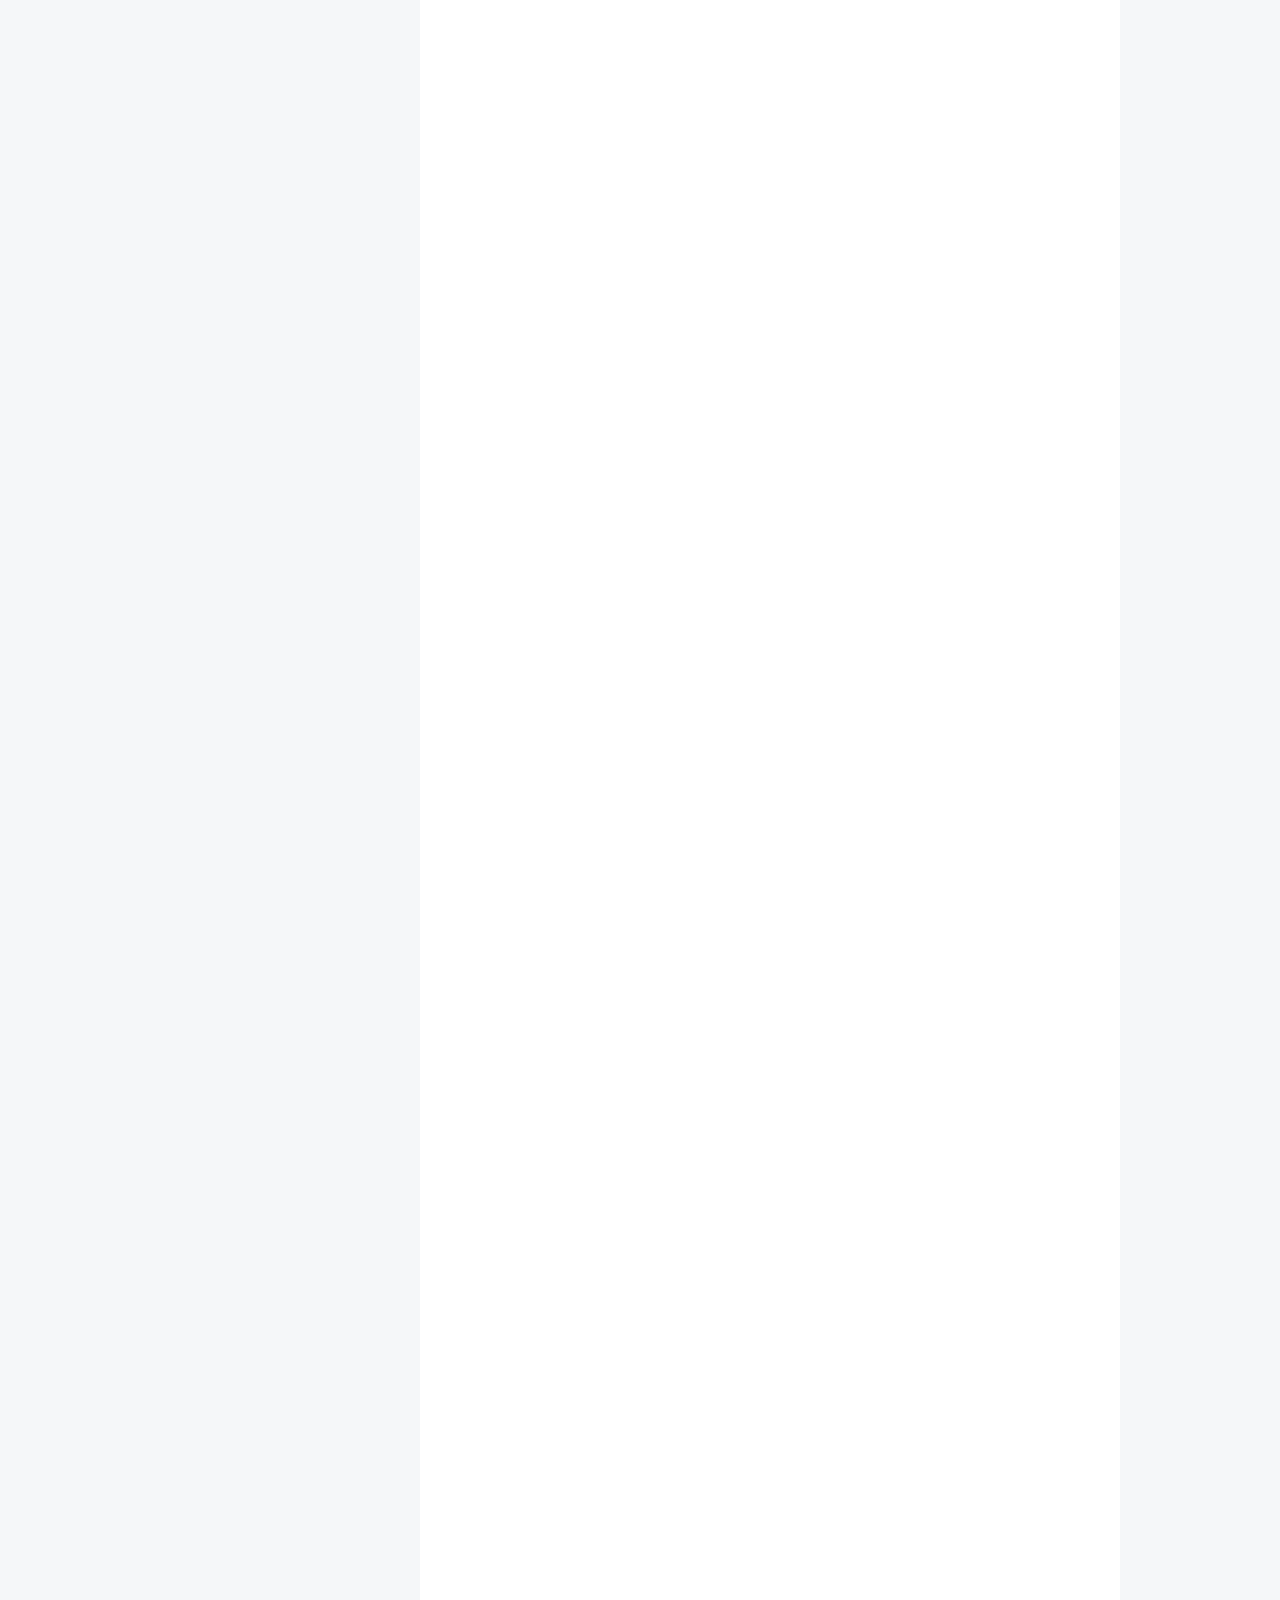
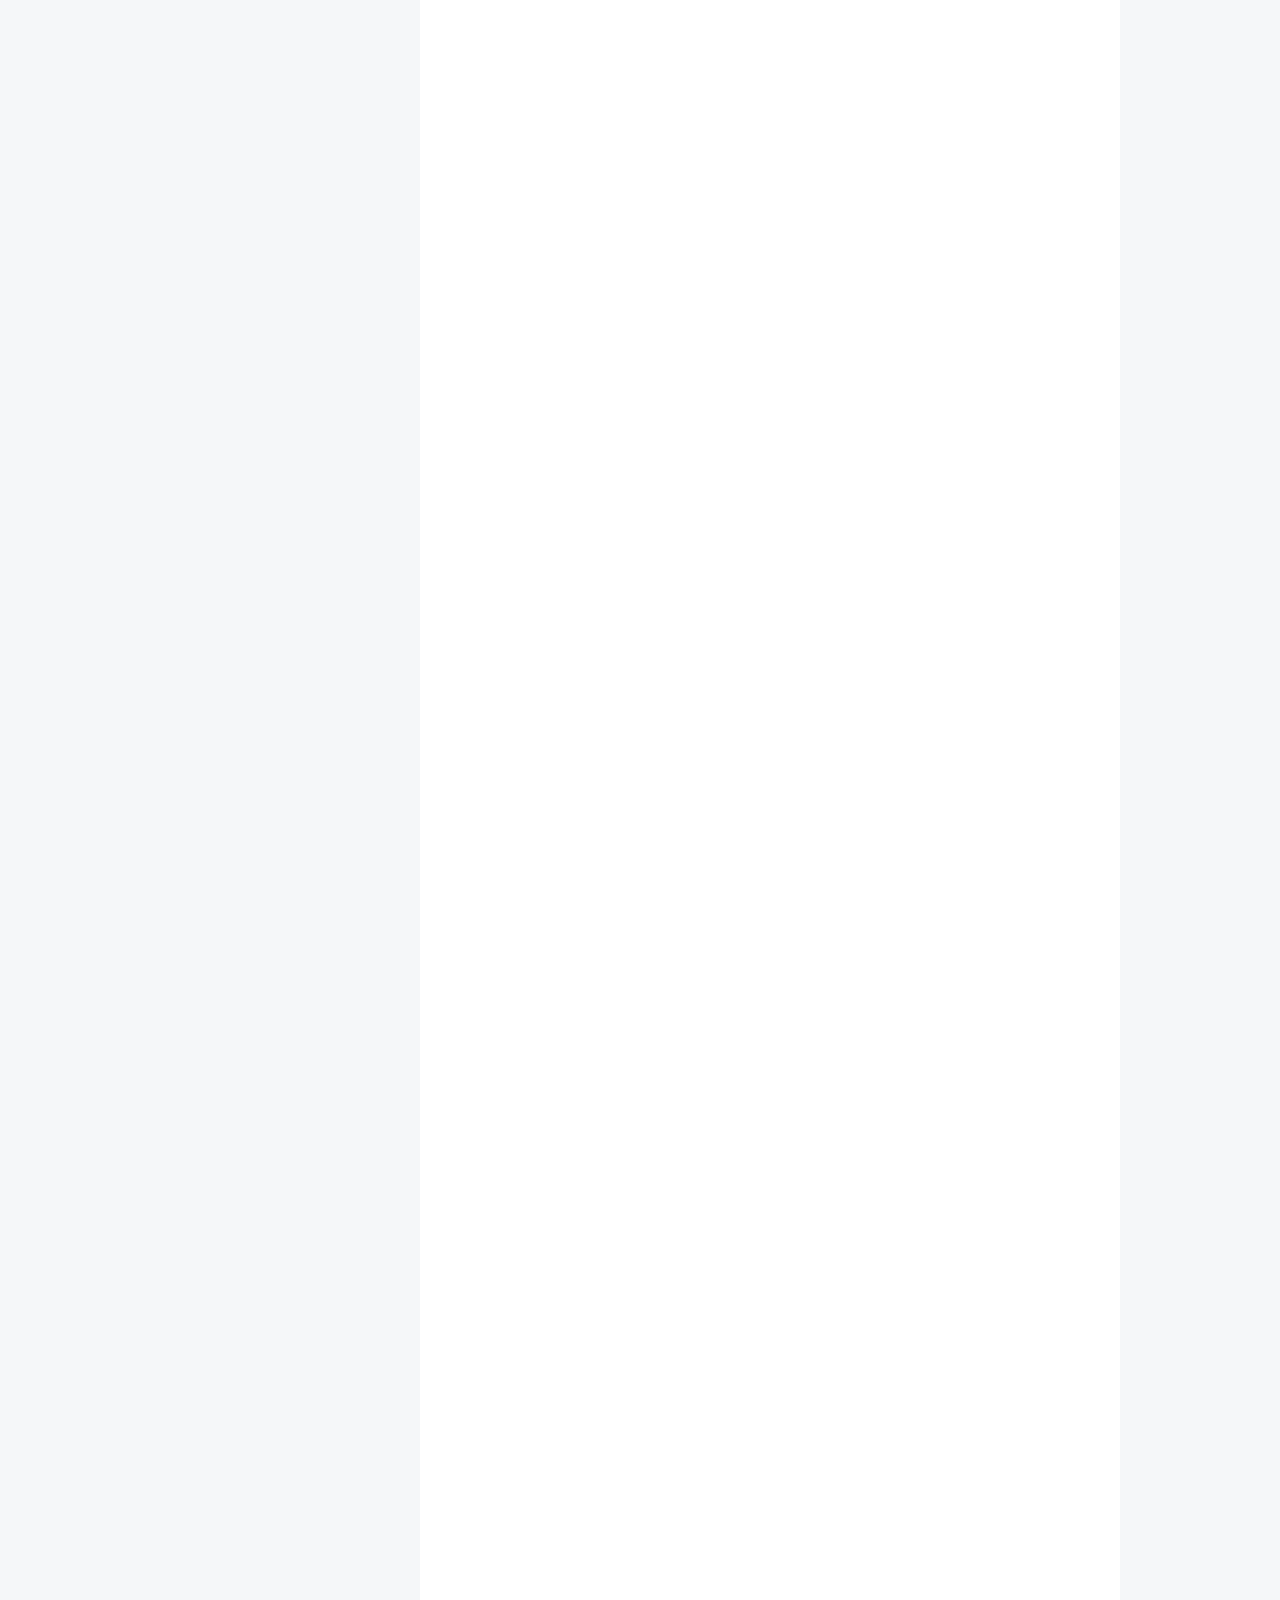
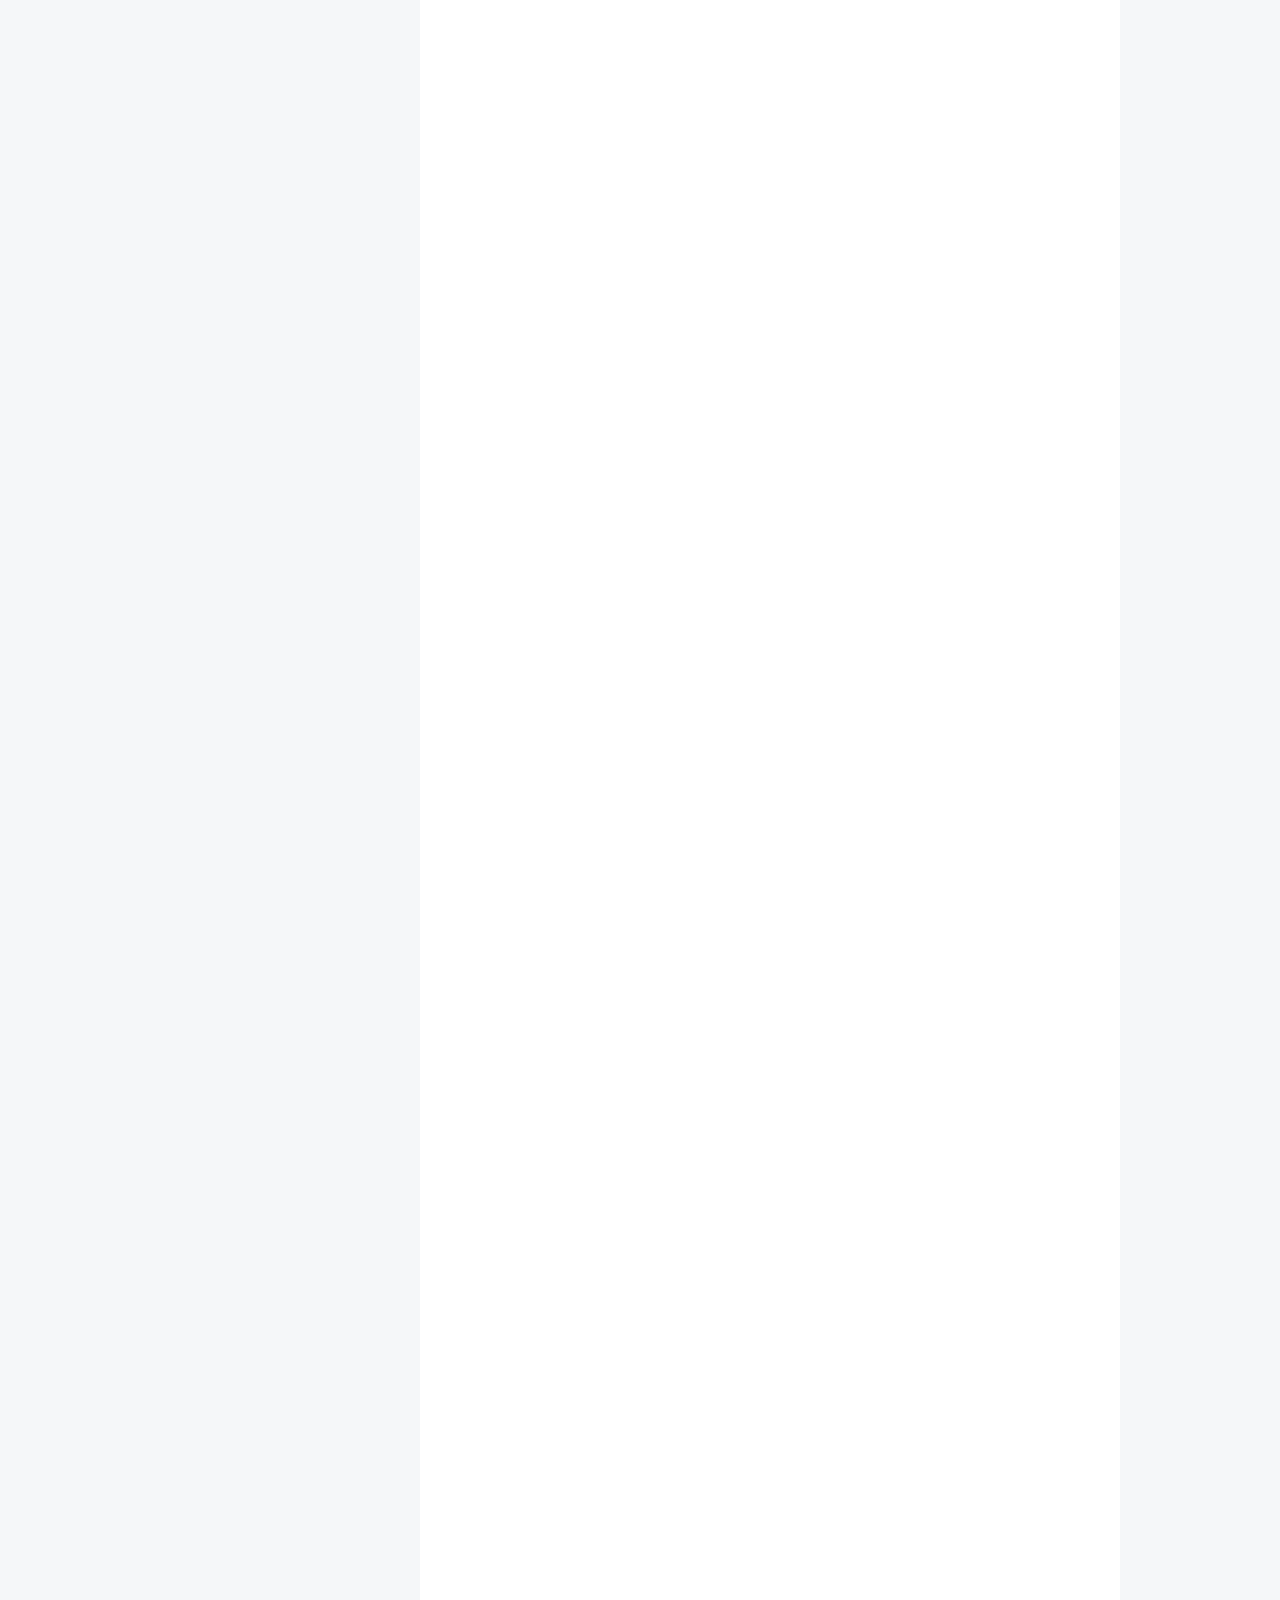
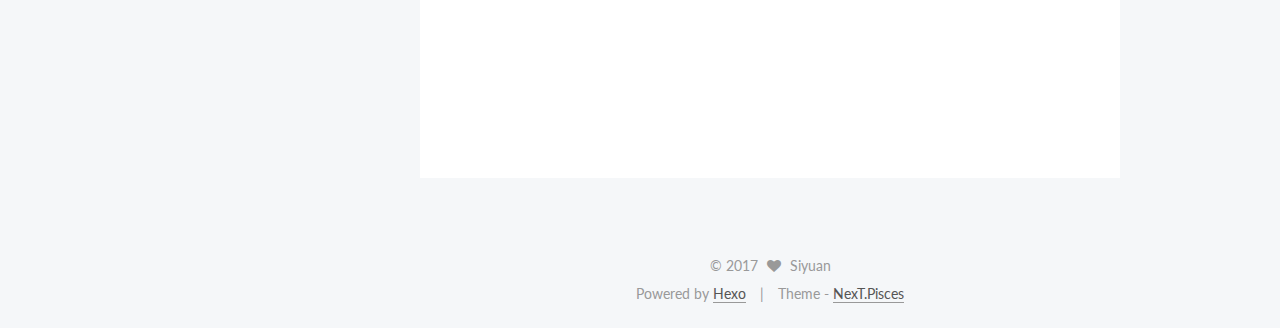
==== commit 3e08aadc: "Site updated: 2017-04-25 09:48:36" ====
--- a/index.html
+++ b/index.html
@@ -249,6 +249,154 @@
   
 
   <article class="post post-type-normal " itemscope itemtype="http://schema.org/Article">
+    <link itemprop="mainEntityOfPage" href="http://yoursite.com/2017/04/25/Some-basic-linux-operation/">
+
+    <span hidden itemprop="author" itemscope itemtype="http://schema.org/Person">
+      <meta itemprop="name" content="Siyuan">
+      <meta itemprop="description" content="">
+      <meta itemprop="image" content="/images/myimage.jpg">
+    </span>
+
+    <span hidden itemprop="publisher" itemscope itemtype="http://schema.org/Organization">
+      <meta itemprop="name" content="Siyuan's Blog">
+    </span>
+
+    
+      <header class="post-header">
+
+        
+        
+          <h1 class="post-title" itemprop="name headline">
+            
+            
+              
+                
+                <a class="post-title-link" href="/2017/04/25/Some-basic-linux-operation/" itemprop="url">
+                  Some basic linux operation
+                </a>
+              
+            
+          </h1>
+        
+
+        <div class="post-meta">
+          <span class="post-time">
+            
+              <span class="post-meta-item-icon">
+                <i class="fa fa-calendar-o"></i>
+              </span>
+              
+                <span class="post-meta-item-text">Posted on</span>
+              
+              <time title="Post created" itemprop="dateCreated datePublished" datetime="2017-04-25T09:39:22-04:00">
+                2017-04-25
+              </time>
+            
+
+            
+
+            
+          </span>
+
+          
+
+          
+            
+          
+
+          
+          
+
+          
+
+          
+
+          
+
+        </div>
+      </header>
+    
+
+
+    <div class="post-body" itemprop="articleBody">
+
+      
+      
+
+      
+        
+          
+            <h1 id="Some-basic-Linux-operation"><a href="#Some-basic-Linux-operation" class="headerlink" title="Some basic Linux operation"></a>Some basic Linux operation</h1><p>Find file</p>
+<ul>
+<li>find . -name “<em>spark</em>“</li>
+<li>which spark-submit</li>
+</ul>
+<p>Copy file</p>
+<ul>
+<li>cp xxx.jar /usr/lib/xxx/</li>
+</ul>
+<p>monitor cpu and memory usage</p>
+<ul>
+<li>sudo install htop</li>
+<li>htop</li>
+<li>quit htop with press button ‘p’</li>
+</ul>
+<p>make directory</p>
+<ul>
+<li>mkdir ~/spark/src/main/scala</li>
+</ul>
+<p>delete file</p>
+<ul>
+<li>rm /home/file</li>
+<li>rm -r /home/directory</li>
+</ul>
+<p>move file</p>
+<ul>
+<li>mv /test /home</li>
+</ul>
+
+          
+        
+      
+    </div>
+
+    <div>
+      
+    </div>
+
+    <div>
+      
+    </div>
+
+    <div>
+      
+    </div>
+
+    <footer class="post-footer">
+      
+
+      
+
+      
+
+      
+      
+        <div class="post-eof"></div>
+      
+    </footer>
+  </article>
+
+
+    
+      
+
+  
+
+  
+  
+  
+
+  <article class="post post-type-normal " itemscope itemtype="http://schema.org/Article">
     <link itemprop="mainEntityOfPage" href="http://yoursite.com/2017/04/25/caffe-face-verification/">
 
     <span hidden itemprop="author" itemscope itemtype="http://schema.org/Person">
@@ -935,7 +1083,7 @@
           
             <div class="site-state-item site-state-posts">
               <a href="/archives">
-                <span class="site-state-item-count">5</span>
+                <span class="site-state-item-count">6</span>
                 <span class="site-state-item-name">posts</span>
               </a>
             </div>
--- a/css/main.css
+++ b/css/main.css
@@ -1692,7 +1692,7 @@
   width: 4px;
   height: 4px;
   border-radius: 50%;
-  background: #06ff94;
+  background: #62f6e4;
 }
 .links-of-blogroll {
   font-size: 13px;
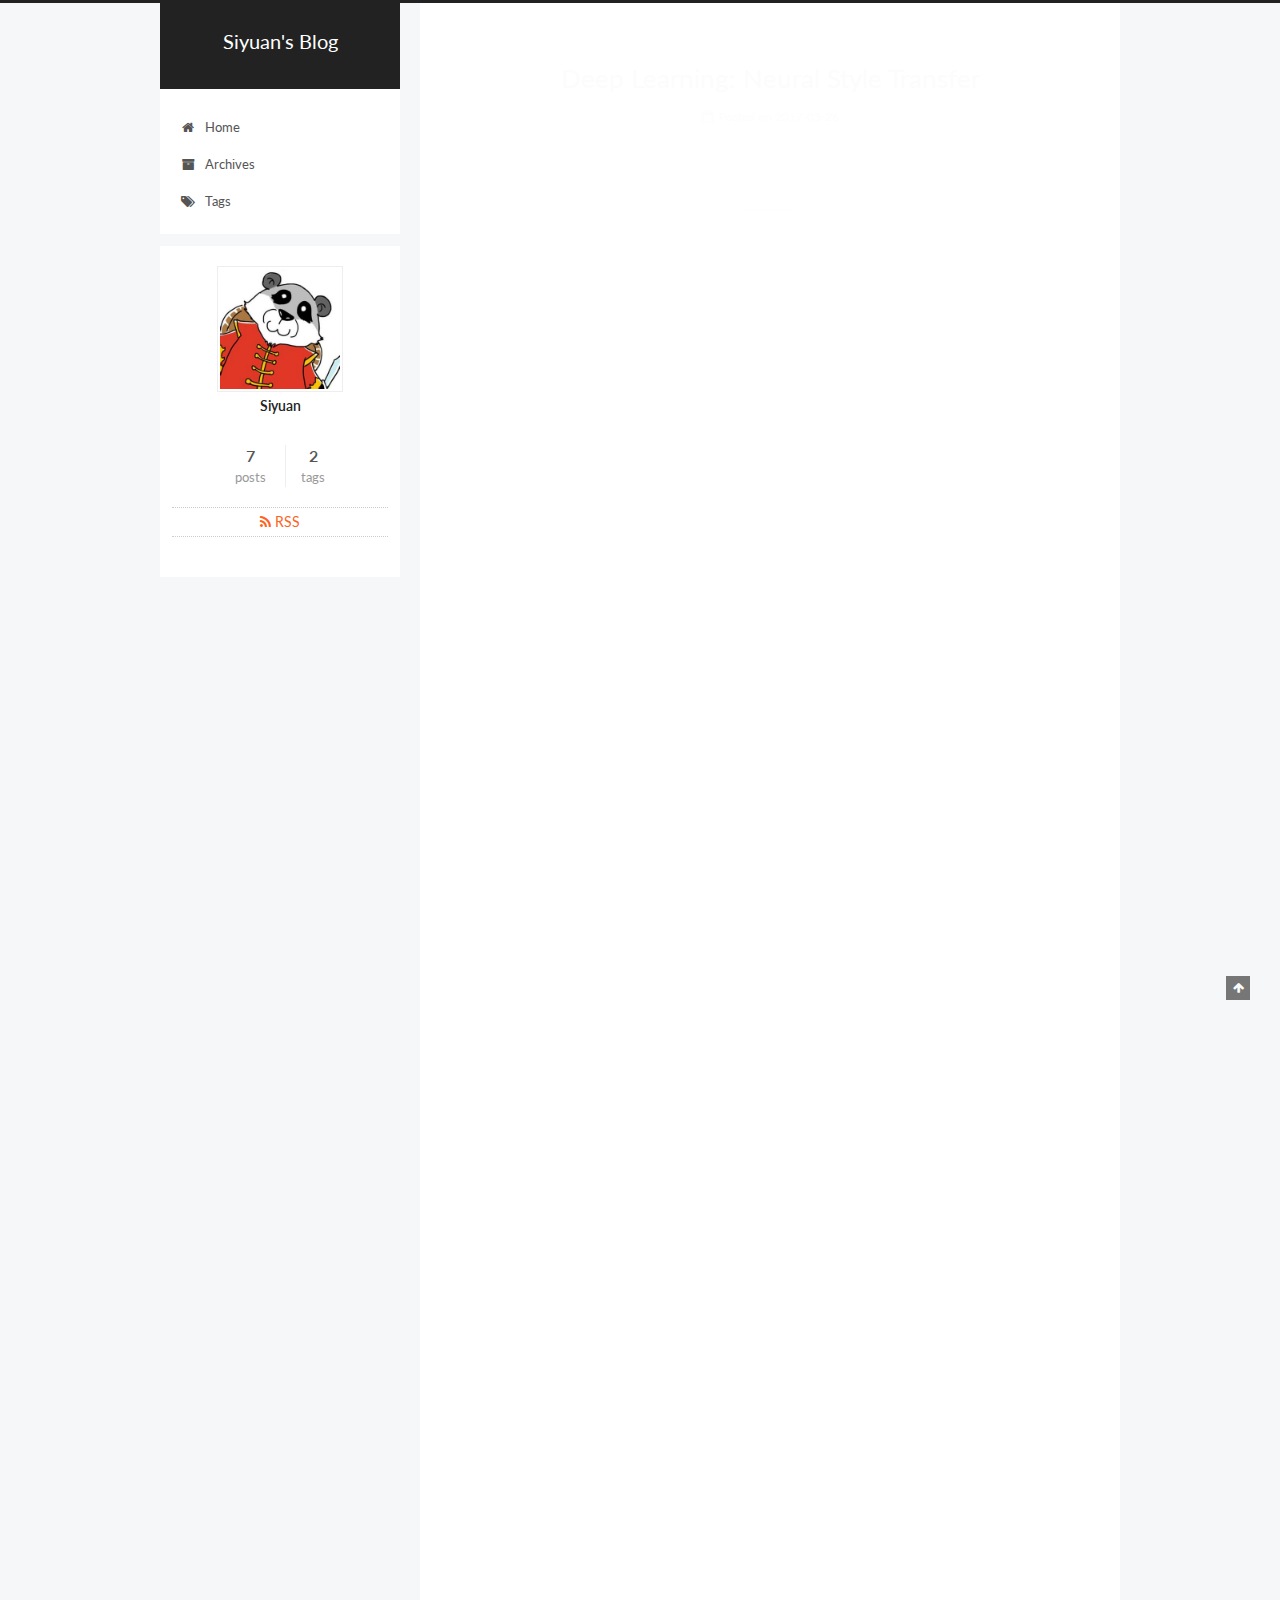
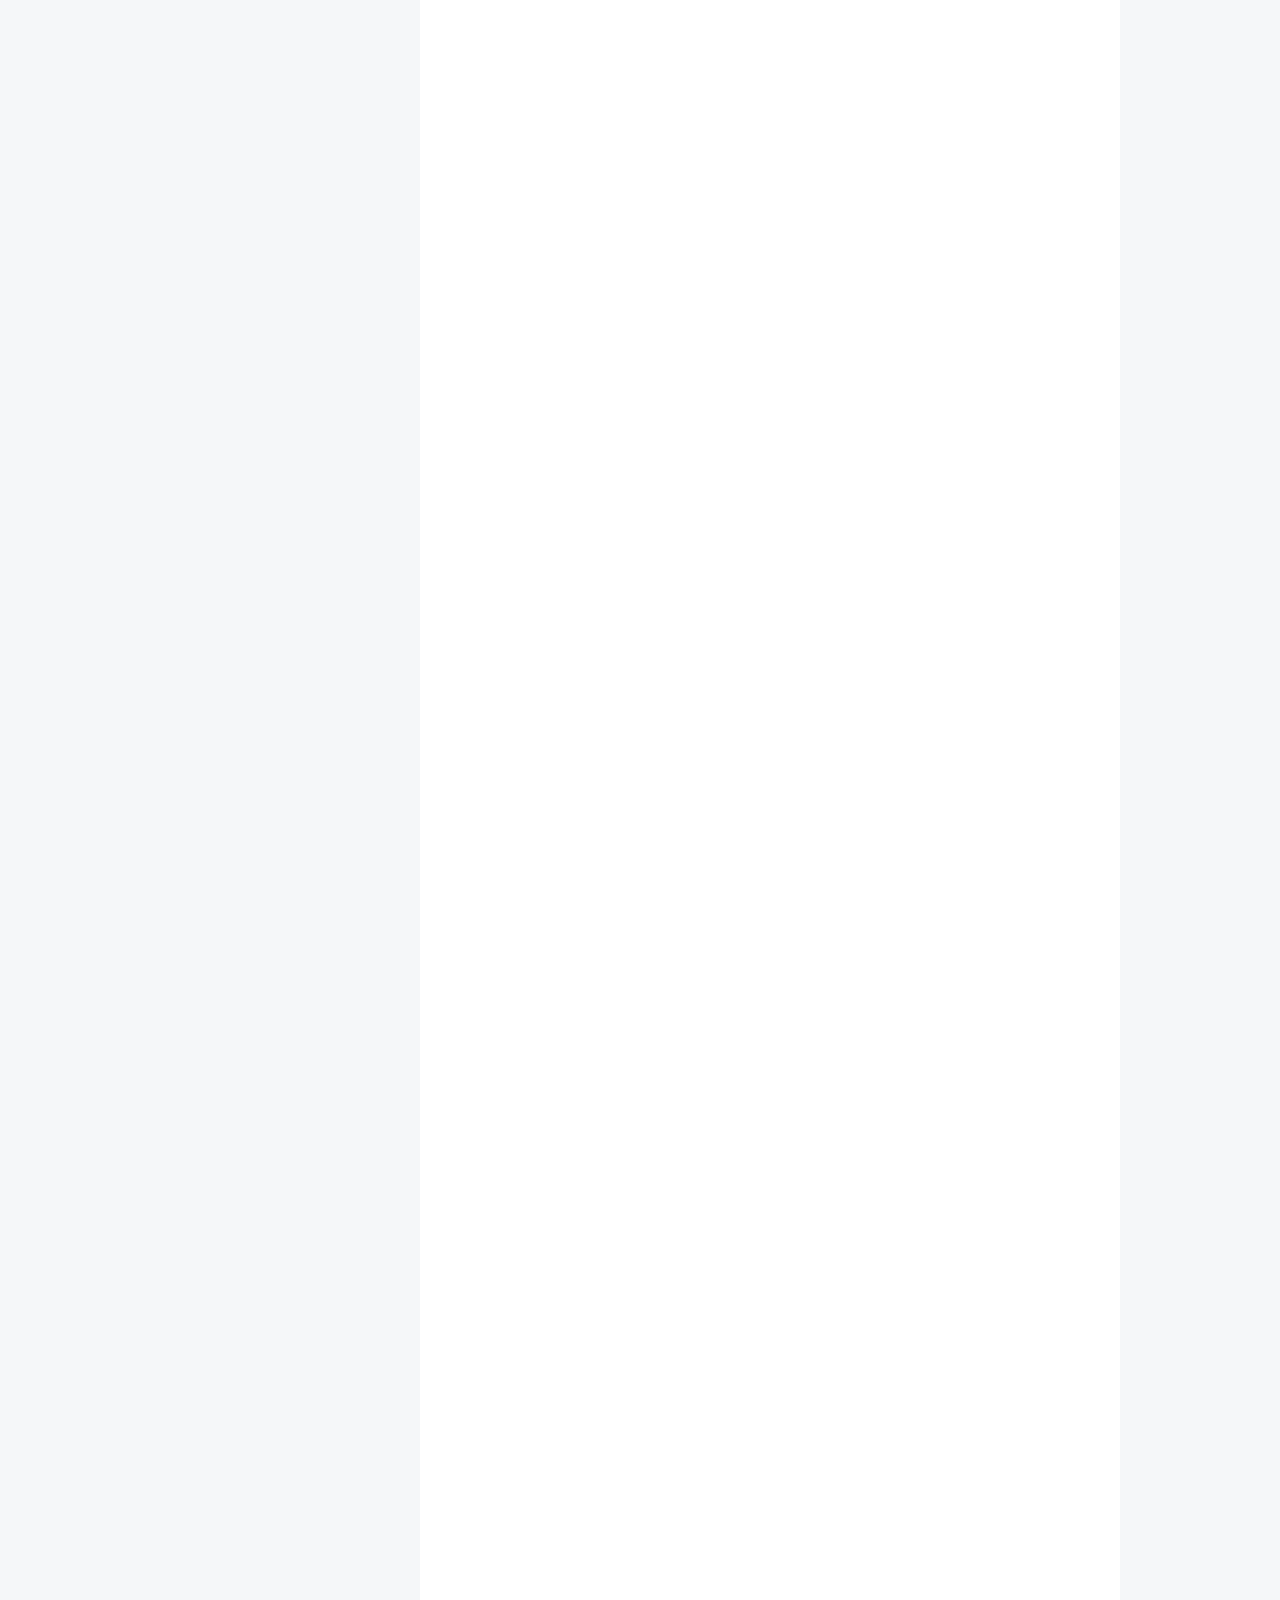
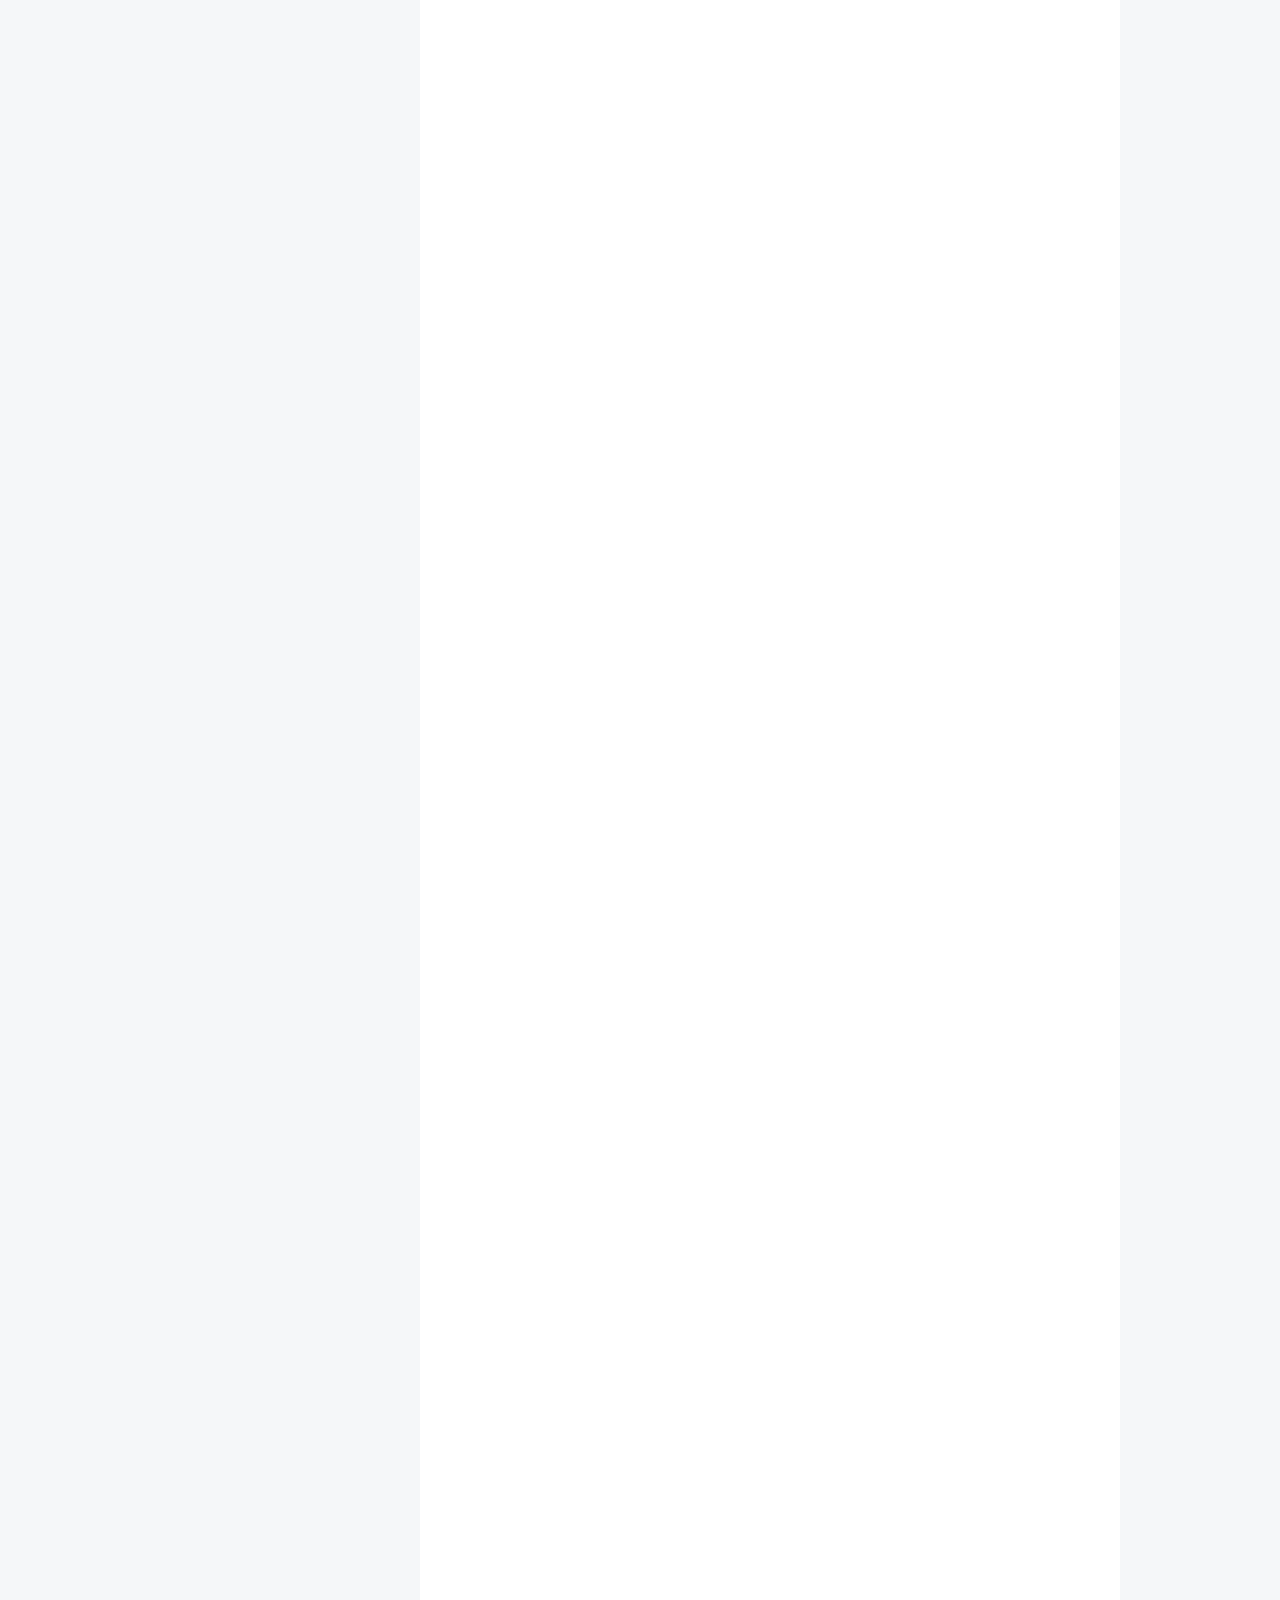
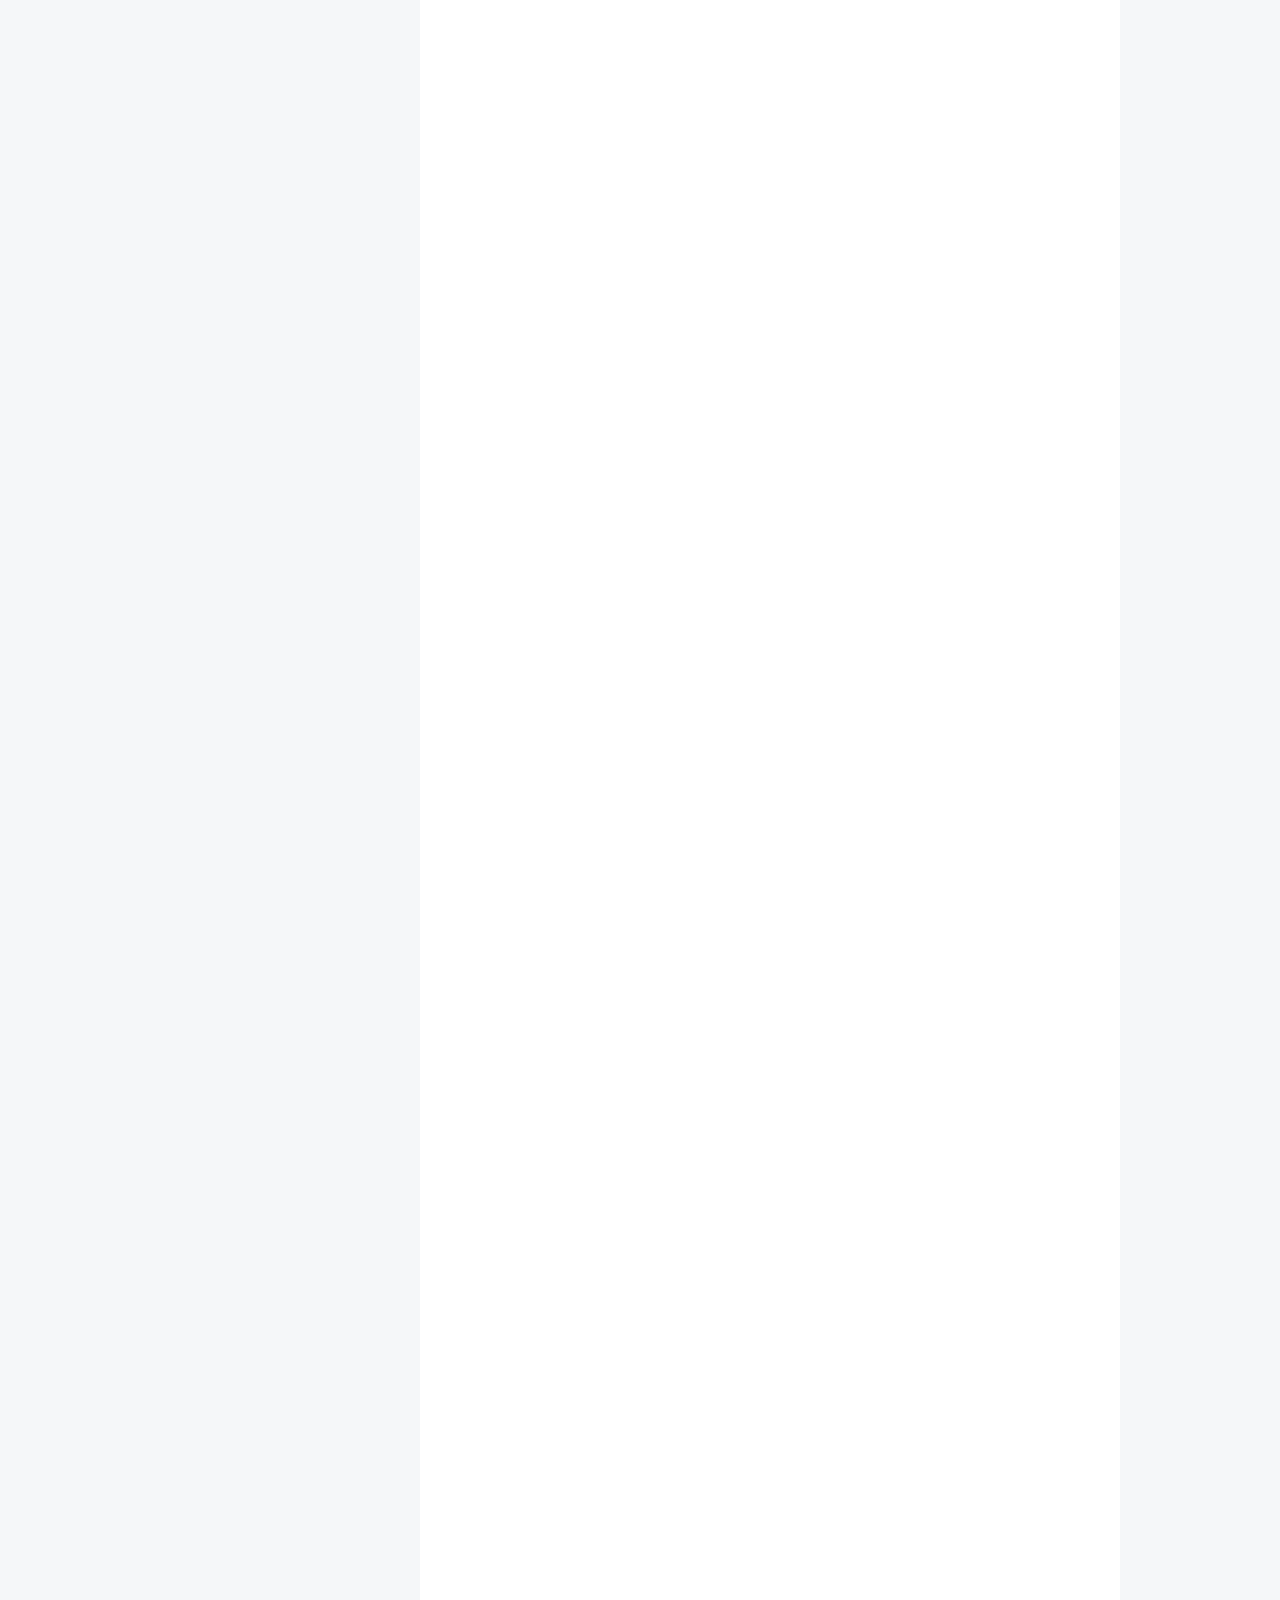
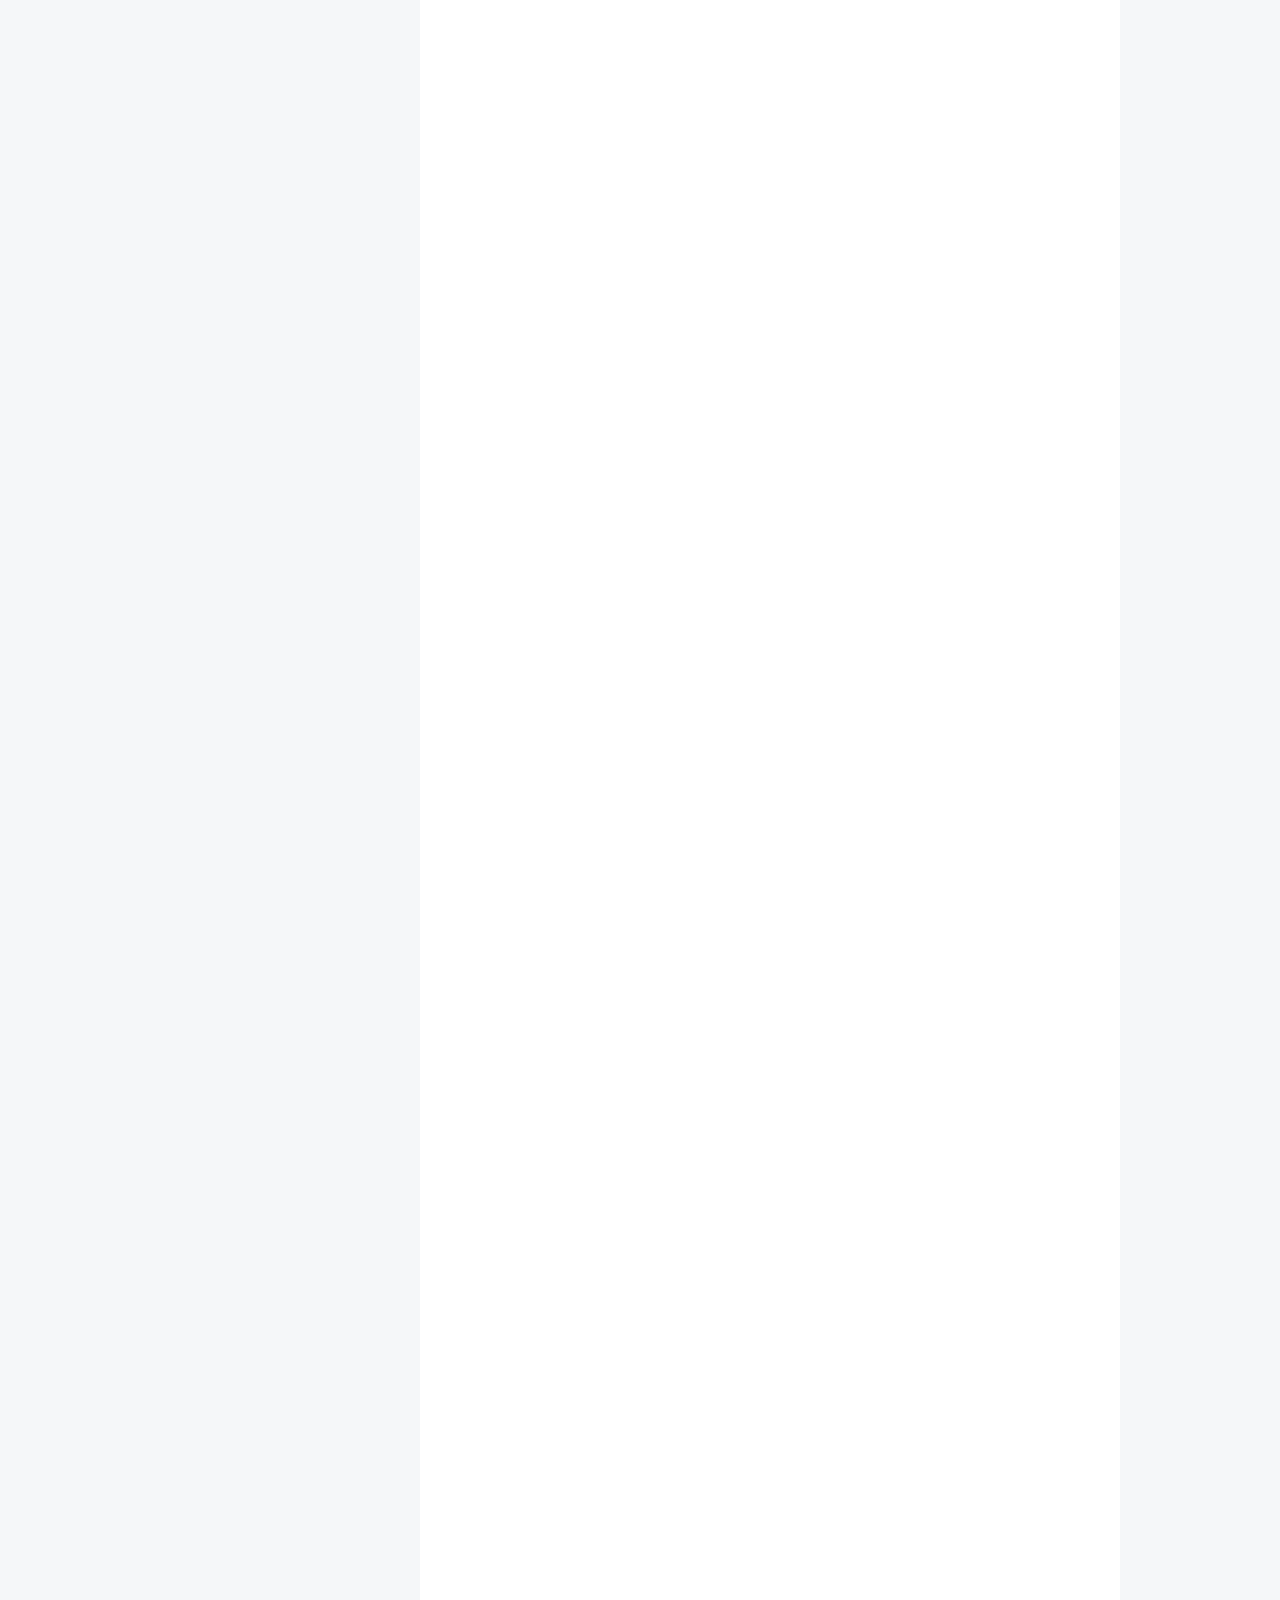
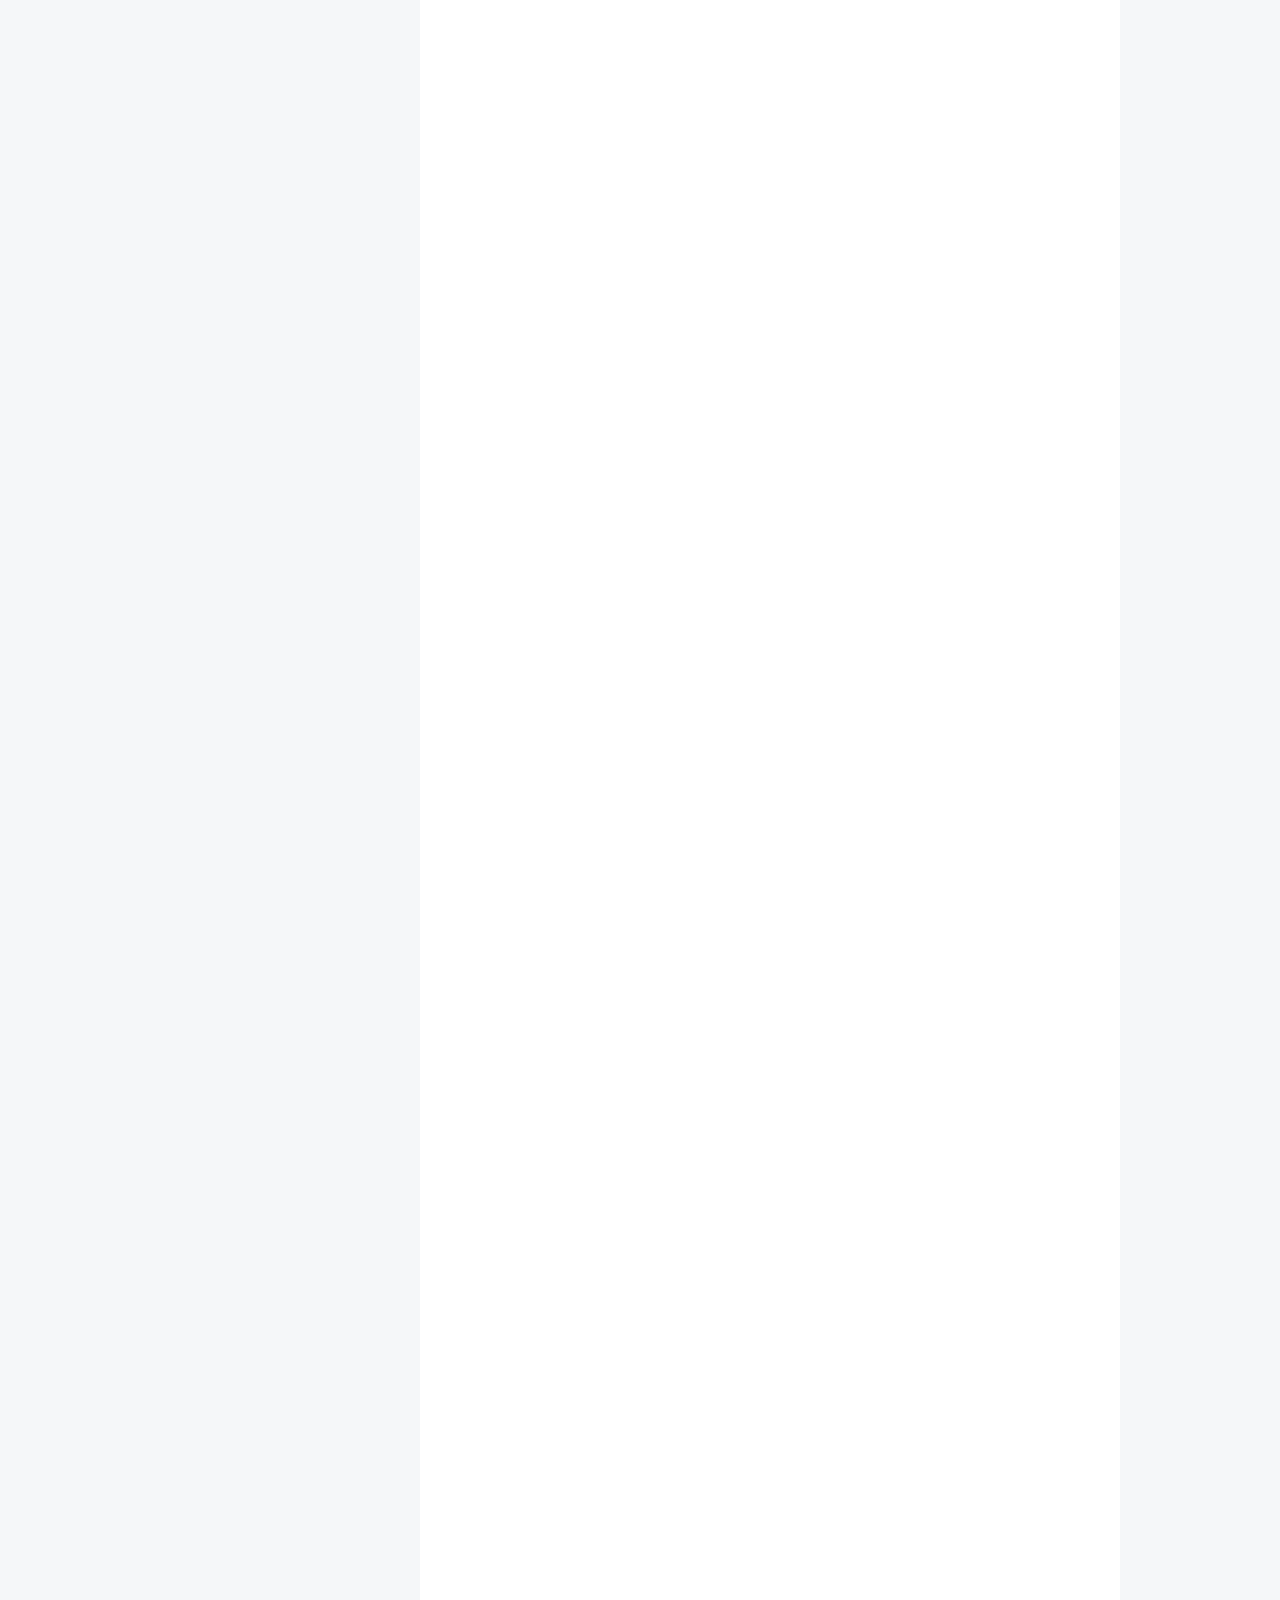
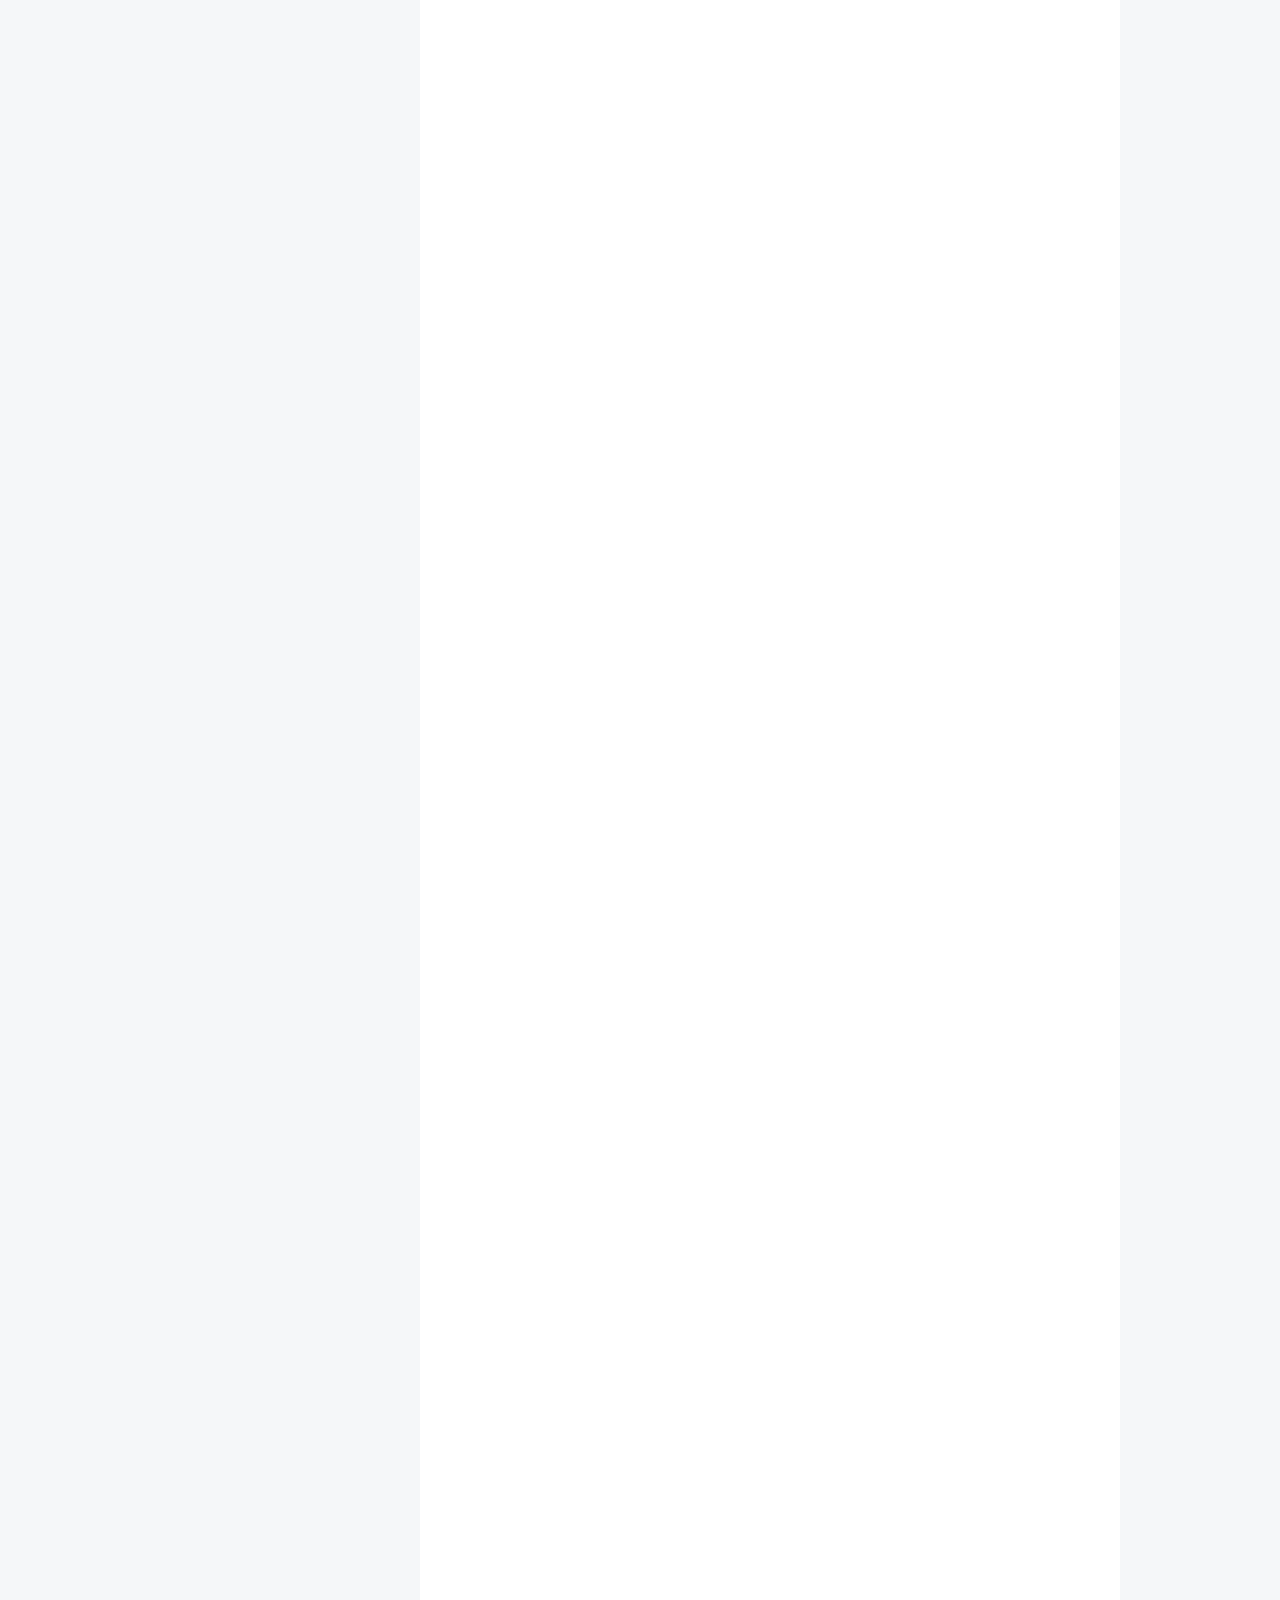
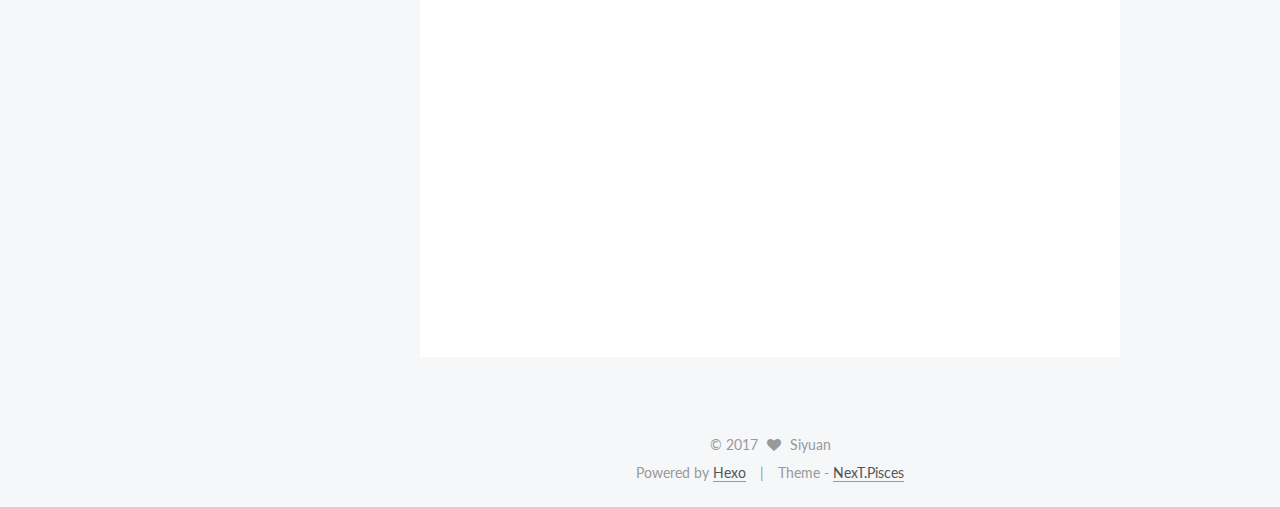
==== commit 87c0c3f0: "Site updated: 2017-05-26 14:21:50" ====
--- a/index.html
+++ b/index.html
@@ -239,6 +239,126 @@
           <div id="content" class="content">
             
   <section id="posts" class="posts-expand">
+    
+      
+
+  
+
+  
+  
+  
+
+  <article class="post post-type-normal " itemscope itemtype="http://schema.org/Article">
+    <link itemprop="mainEntityOfPage" href="http://yoursite.com/2017/05/26/Deep-Learning-Neural-Style-Transfer/">
+
+    <span hidden itemprop="author" itemscope itemtype="http://schema.org/Person">
+      <meta itemprop="name" content="Siyuan">
+      <meta itemprop="description" content="">
+      <meta itemprop="image" content="/images/myimage.jpg">
+    </span>
+
+    <span hidden itemprop="publisher" itemscope itemtype="http://schema.org/Organization">
+      <meta itemprop="name" content="Siyuan's Blog">
+    </span>
+
+    
+      <header class="post-header">
+
+        
+        
+          <h1 class="post-title" itemprop="name headline">
+            
+            
+              
+                
+                <a class="post-title-link" href="/2017/05/26/Deep-Learning-Neural-Style-Transfer/" itemprop="url">
+                  Deep Learning: Neural Style Transfer
+                </a>
+              
+            
+          </h1>
+        
+
+        <div class="post-meta">
+          <span class="post-time">
+            
+              <span class="post-meta-item-icon">
+                <i class="fa fa-calendar-o"></i>
+              </span>
+              
+                <span class="post-meta-item-text">Posted on</span>
+              
+              <time title="Post created" itemprop="dateCreated datePublished" datetime="2017-05-26T13:27:45-04:00">
+                2017-05-26
+              </time>
+            
+
+            
+
+            
+          </span>
+
+          
+
+          
+            
+          
+
+          
+          
+
+          
+
+          
+
+          
+
+        </div>
+      </header>
+    
+
+
+    <div class="post-body" itemprop="articleBody">
+
+      
+      
+
+      
+        
+          
+            
+          
+        
+      
+    </div>
+
+    <div>
+      
+    </div>
+
+    <div>
+      
+    </div>
+
+    <div>
+      
+    </div>
+
+    <footer class="post-footer">
+      
+
+      
+
+      
+
+      
+      
+        <div class="post-eof"></div>
+      
+    </footer>
+  </article>
+
+
     
       
 
@@ -481,7 +601,7 @@
 <h2 id="Methods"><a href="#Methods" class="headerlink" title="Methods"></a>Methods</h2><h3 id="without-fine-tune-Face-Verification-Process"><a href="#without-fine-tune-Face-Verification-Process" class="headerlink" title="without fine-tune Face Verification Process"></a>without fine-tune Face Verification Process</h3><p>In this project, our goal is to find the face feature, then compute the face pairs features. The process of this project is showed in here. </p>
 <p><img src="../images/caffe-face-verification/face_1.png" alt="process 1"></p>
 <p>Suppose our dataset have N pairs of face image, for each of face pair, we put each face pass through the neural network, then get this face pair’s feature and compute euclidean distance. And totally we can have N face pairs score. Based on these faces pairs, we can label the match pair with 1 and mismatch pair with 0. After we have these pairs scores and labels, we can plot the ROC curve for face verification.  </p>
-<h3 id="fine-tune-face-verification"><a href="#fine-tune-face-verification" class="headerlink" title="fine-tune face verification"></a>fine-tune face verification</h3><p>We fine-tune neural network by creating the new neural network as Figure\ref{Fine-tune Neural Network} showed which based on siamese network\cite{c5}.This kind of siamese neural network usually used in verification project. </p>
+<h3 id="fine-tune-face-verification"><a href="#fine-tune-face-verification" class="headerlink" title="fine-tune face verification"></a>fine-tune face verification</h3><p>We fine-tune neural network by creating the new neural network as Figure below showed which based on siamese network.This kind of siamese neural network usually used in verification project. </p>
 <p><img src="../images/caffe-face-verification/face_2.png" alt="process 2"></p>
 <p>Suppose neural network A and neural network A’ are same network structure (both Alexnet or both VGG net) without softmax layer. We change the input into face pair dataset. And use input pair and label to train the neural network. The Contrastive Loss Layer is typically used to train siamese networks.</p>
 <p>After finish trained siamese networks, save the neural network A’s weights and apply it into Alexnet or VGG net. Based on the fine-tune network weight, do the do the face verification same as previous section.</p>
@@ -1083,7 +1203,7 @@
           
             <div class="site-state-item site-state-posts">
               <a href="/archives">
-                <span class="site-state-item-count">6</span>
+                <span class="site-state-item-count">7</span>
                 <span class="site-state-item-name">posts</span>
               </a>
             </div>
--- a/css/main.css
+++ b/css/main.css
@@ -1692,7 +1692,7 @@
   width: 4px;
   height: 4px;
   border-radius: 50%;
-  background: #62f6e4;
+  background: #87ffff;
 }
 .links-of-blogroll {
   font-size: 13px;
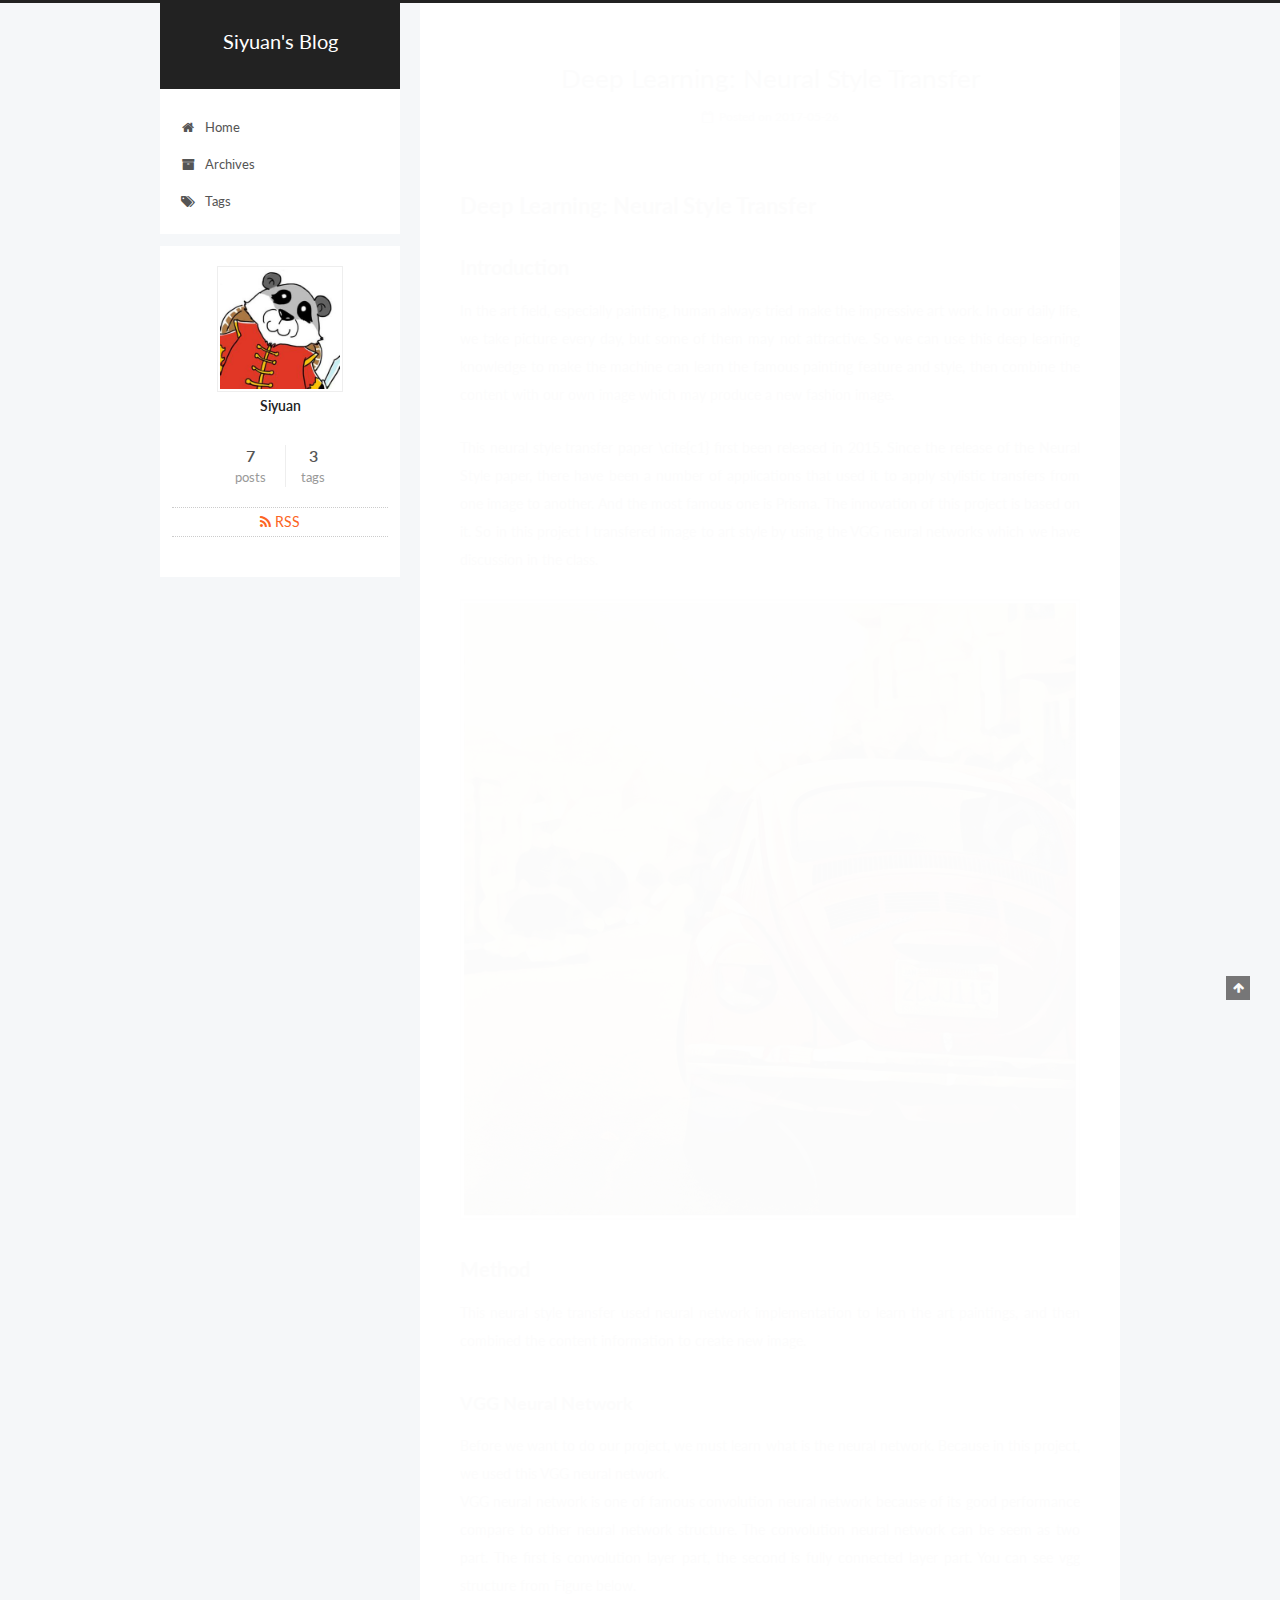
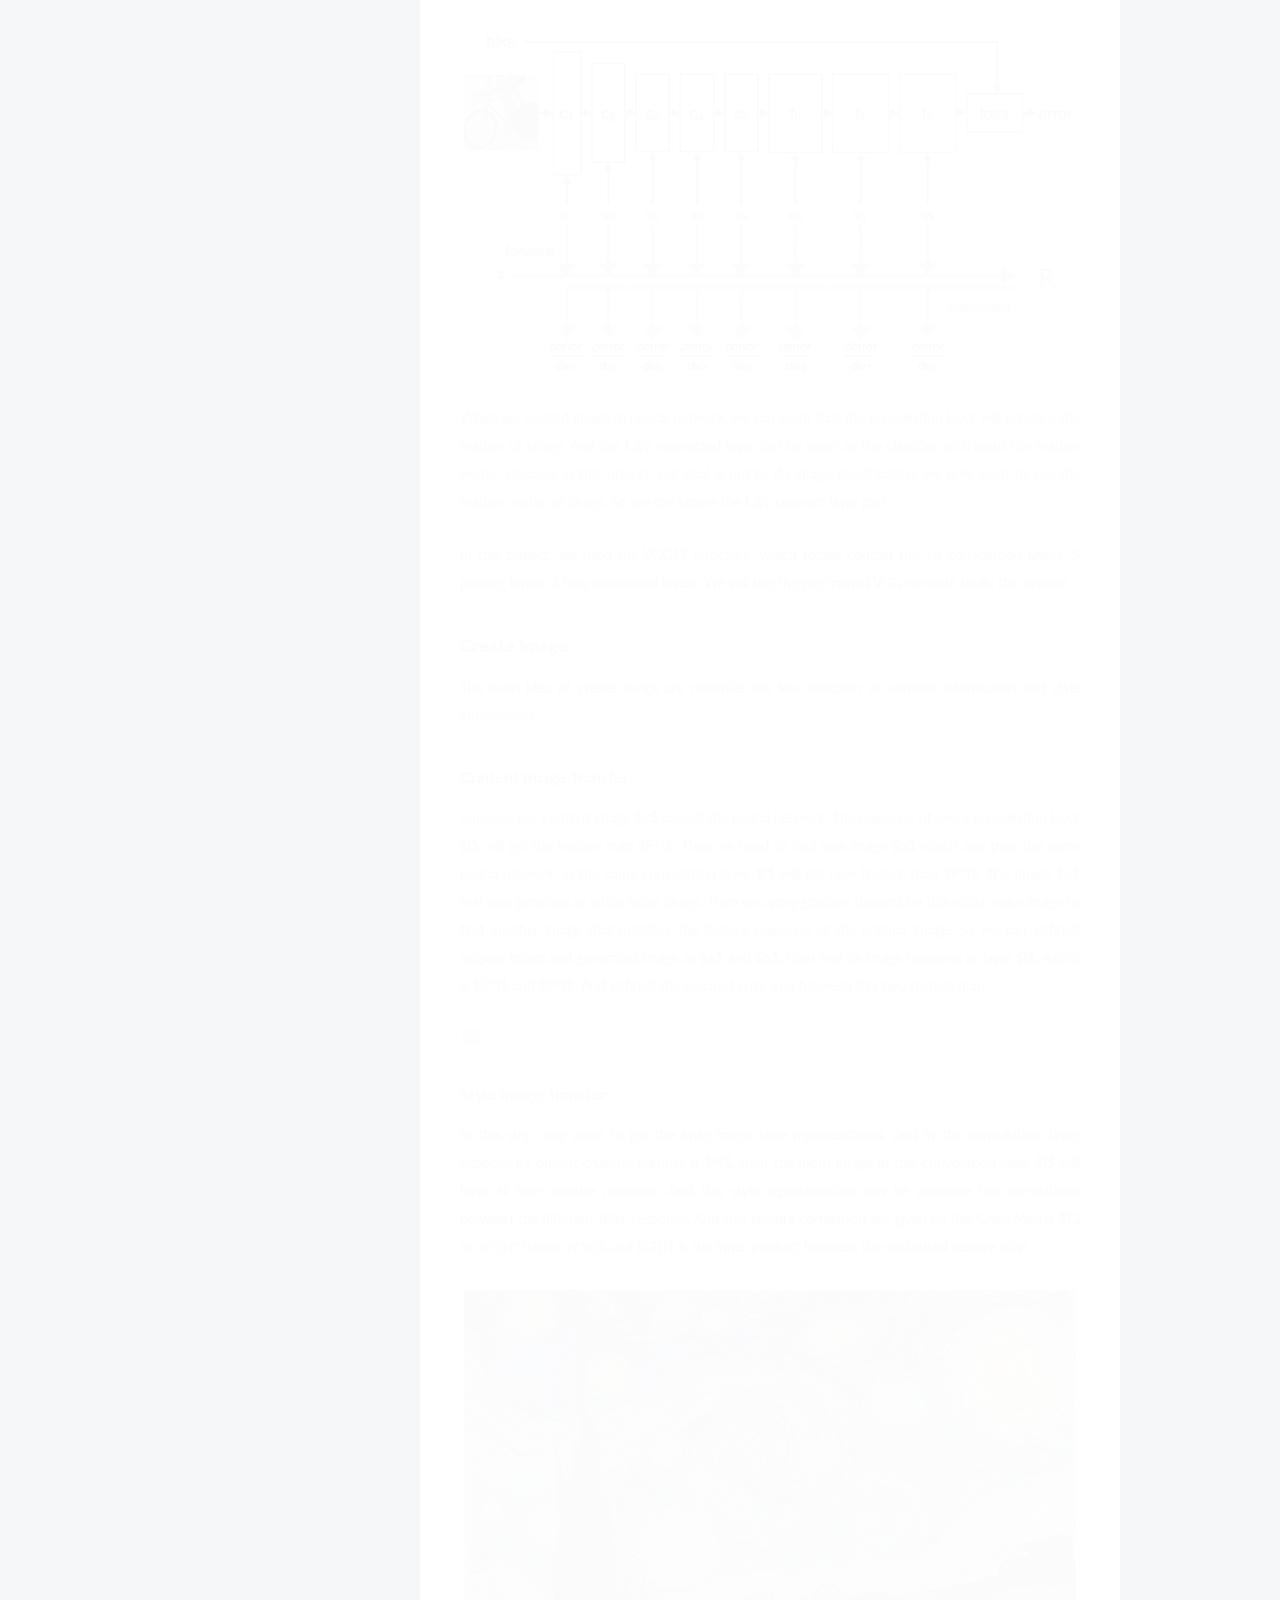
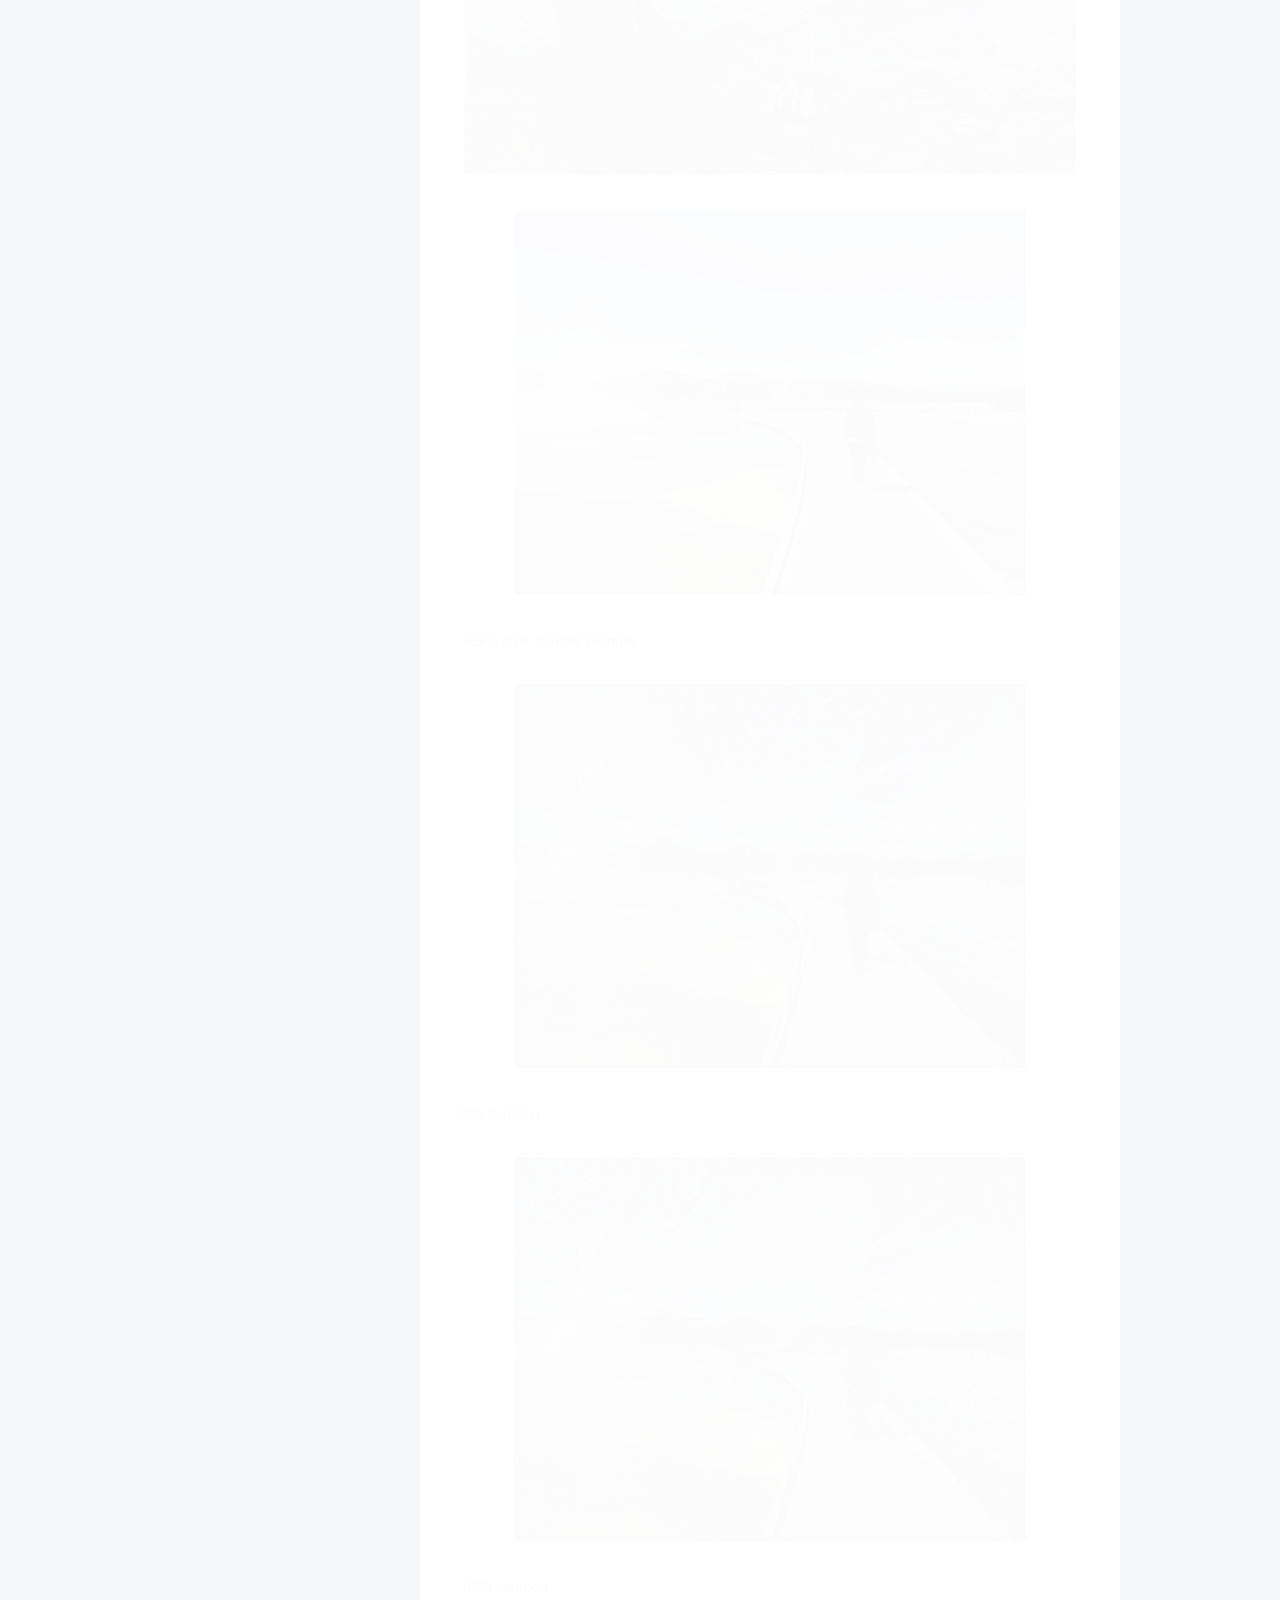
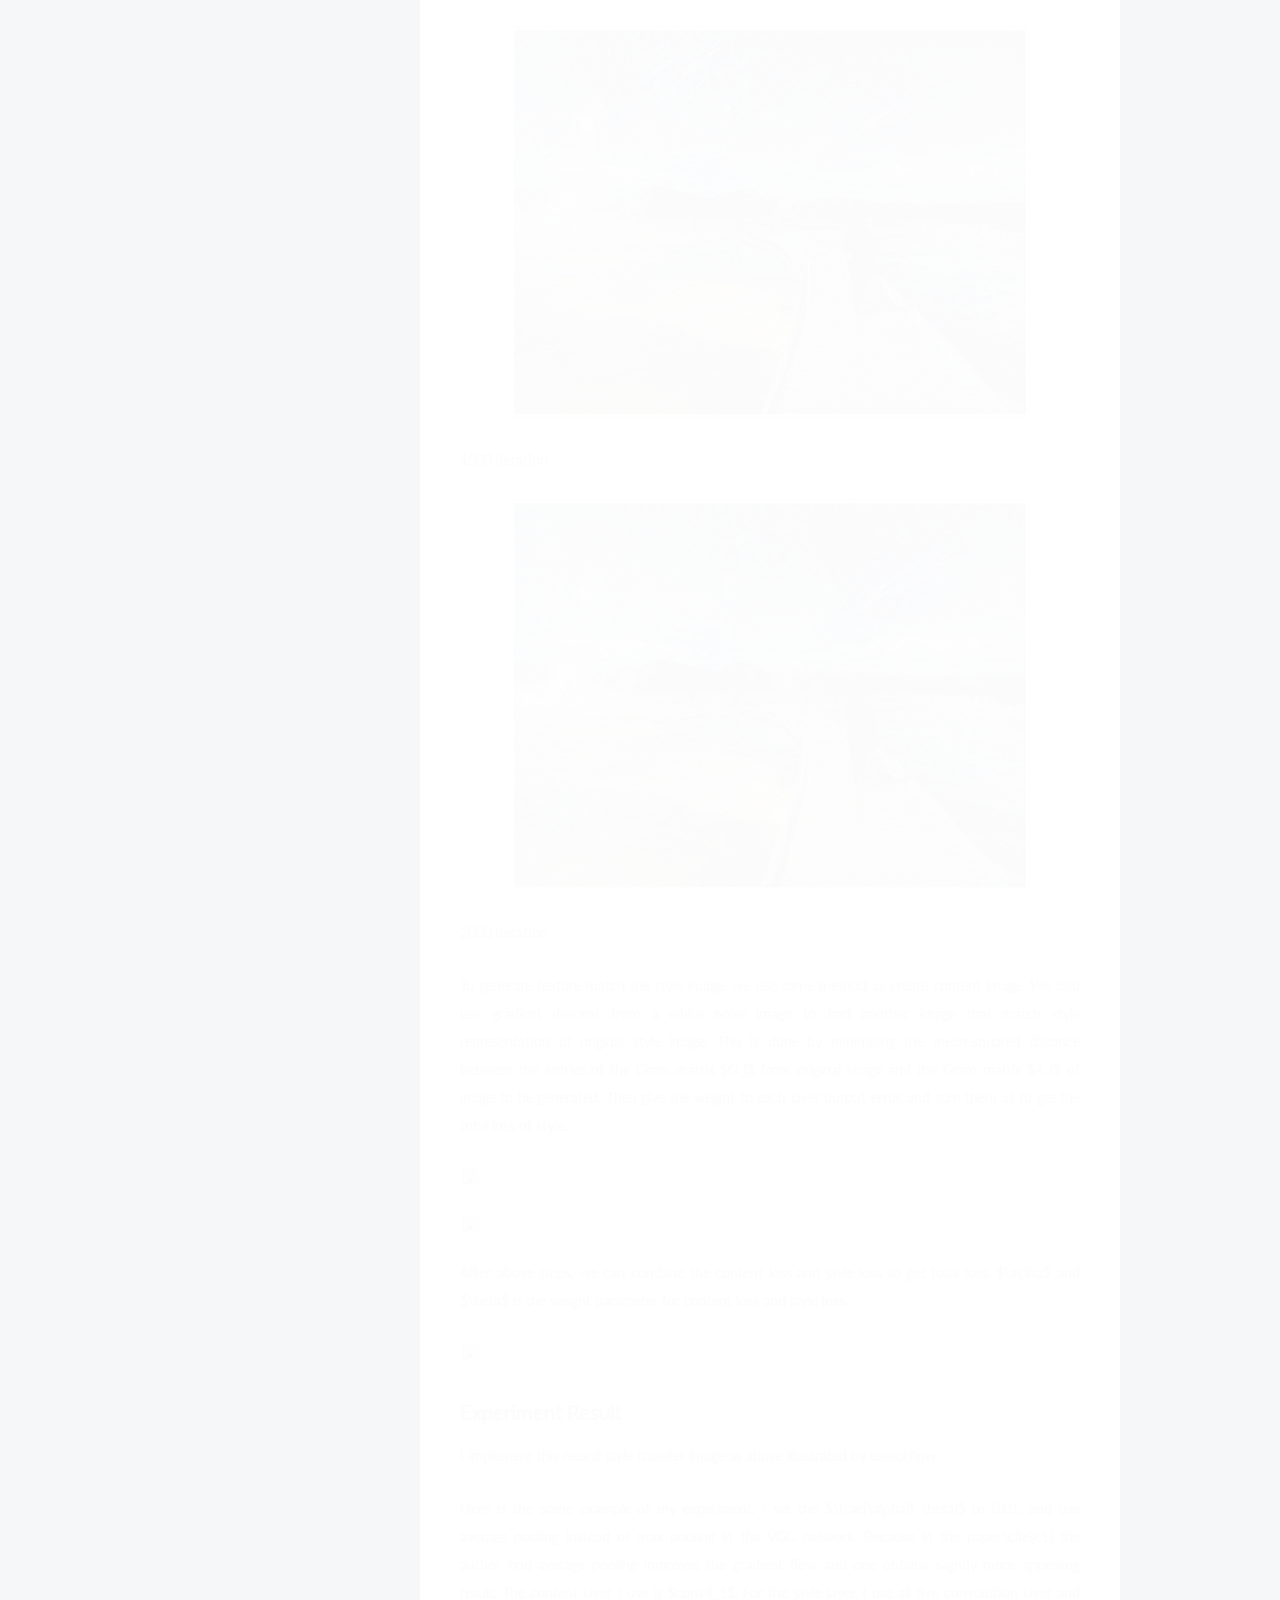
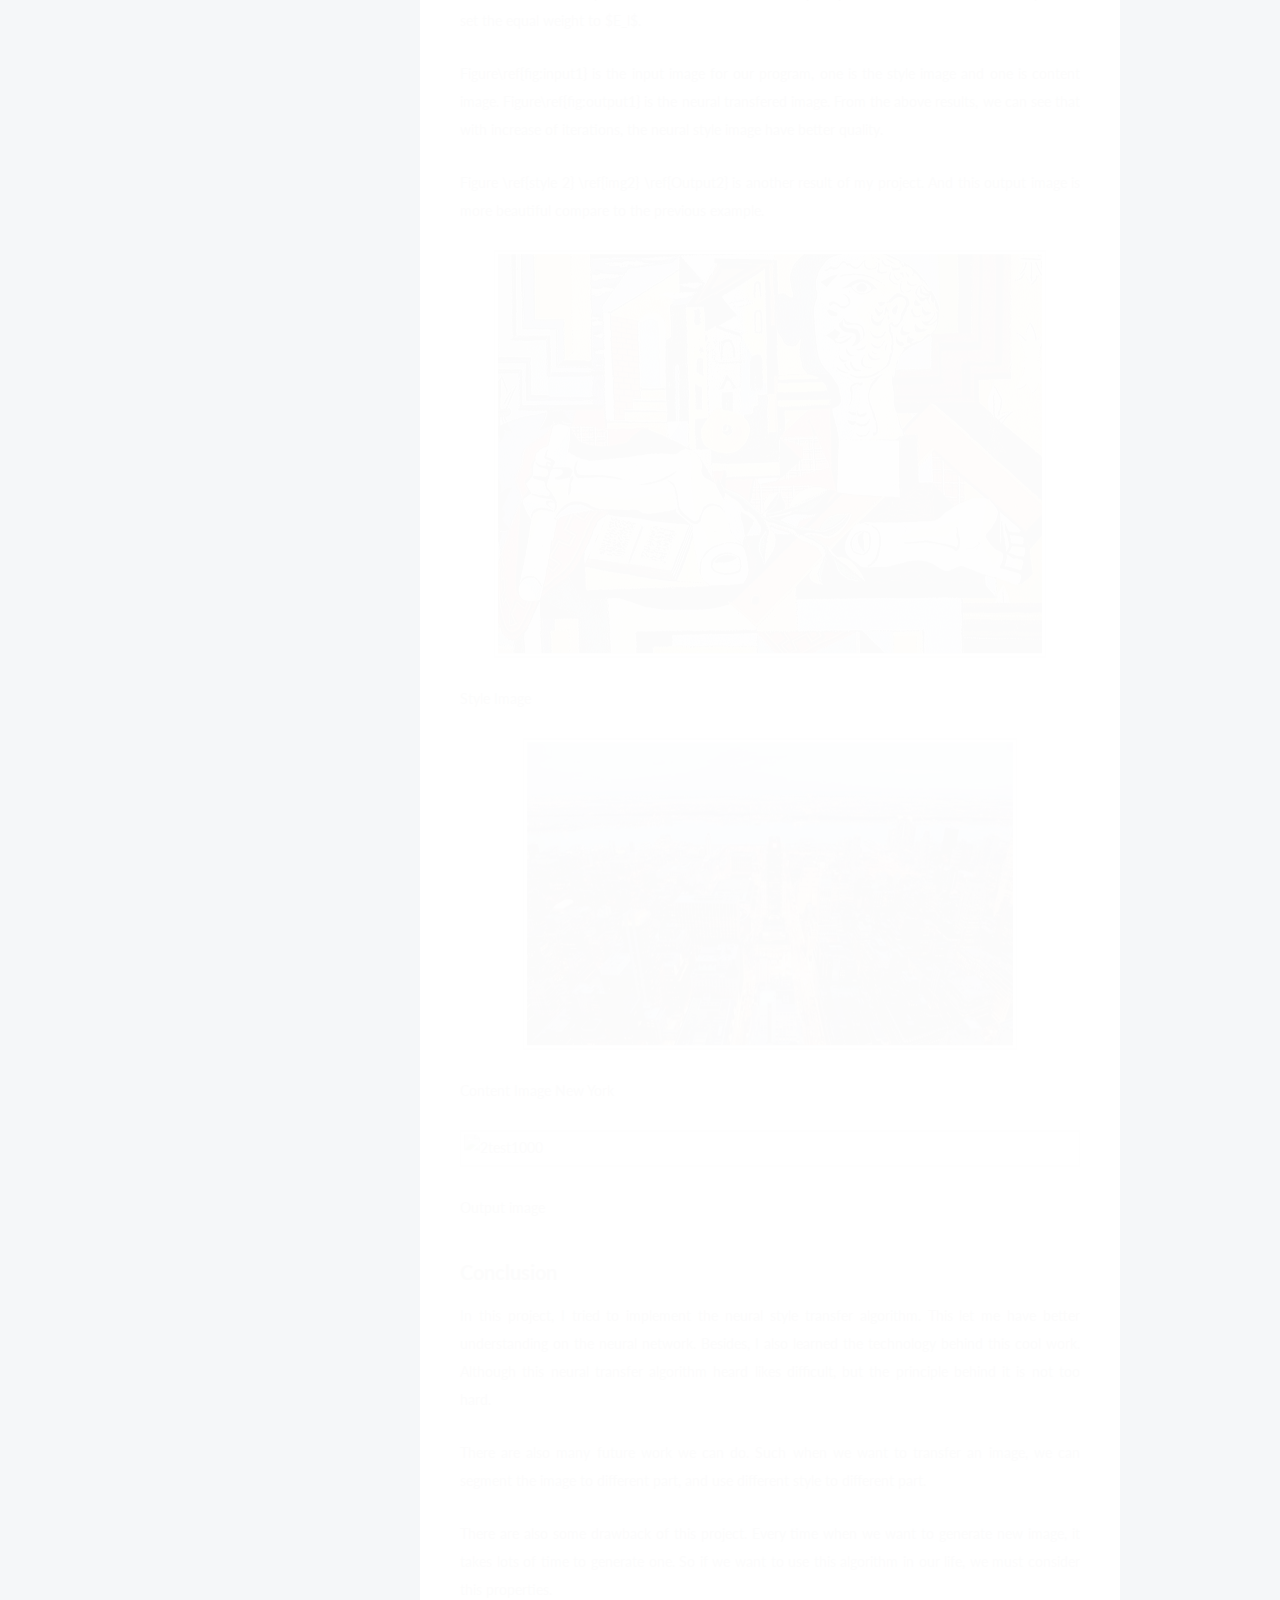
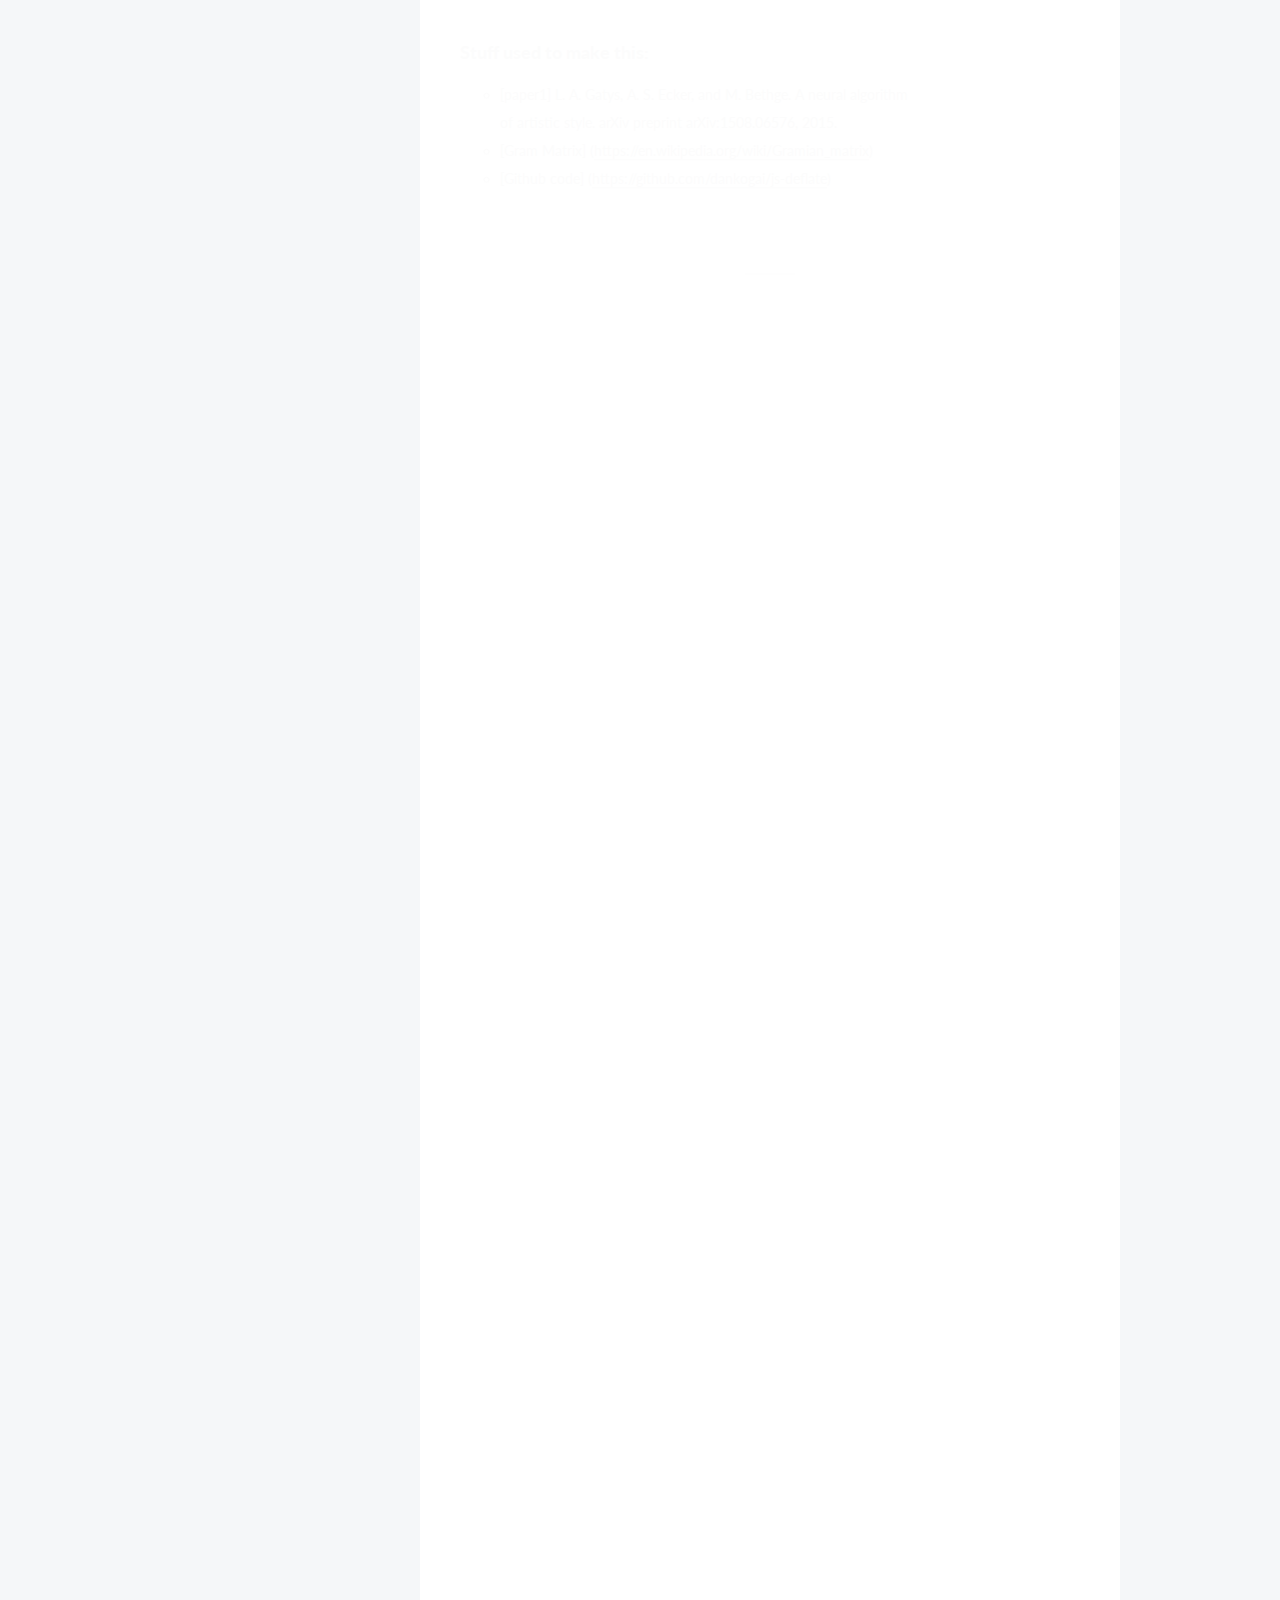
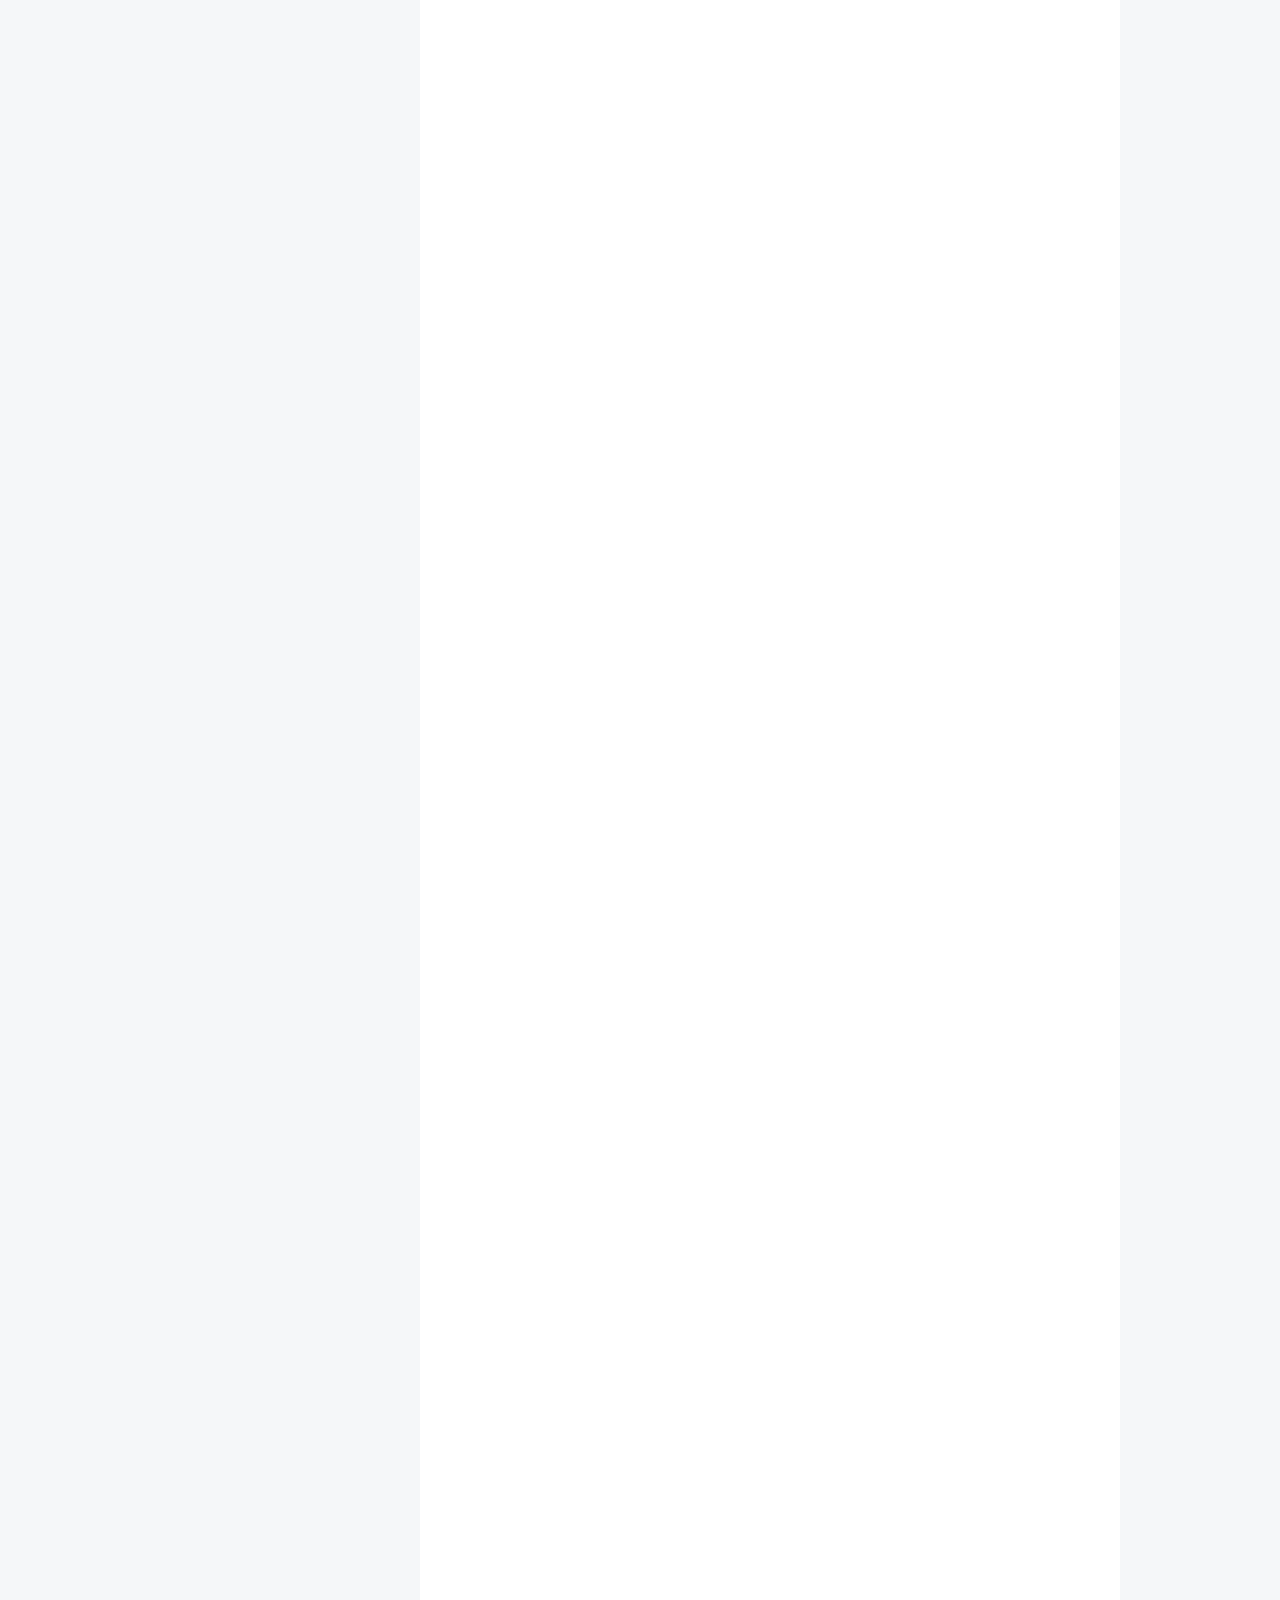
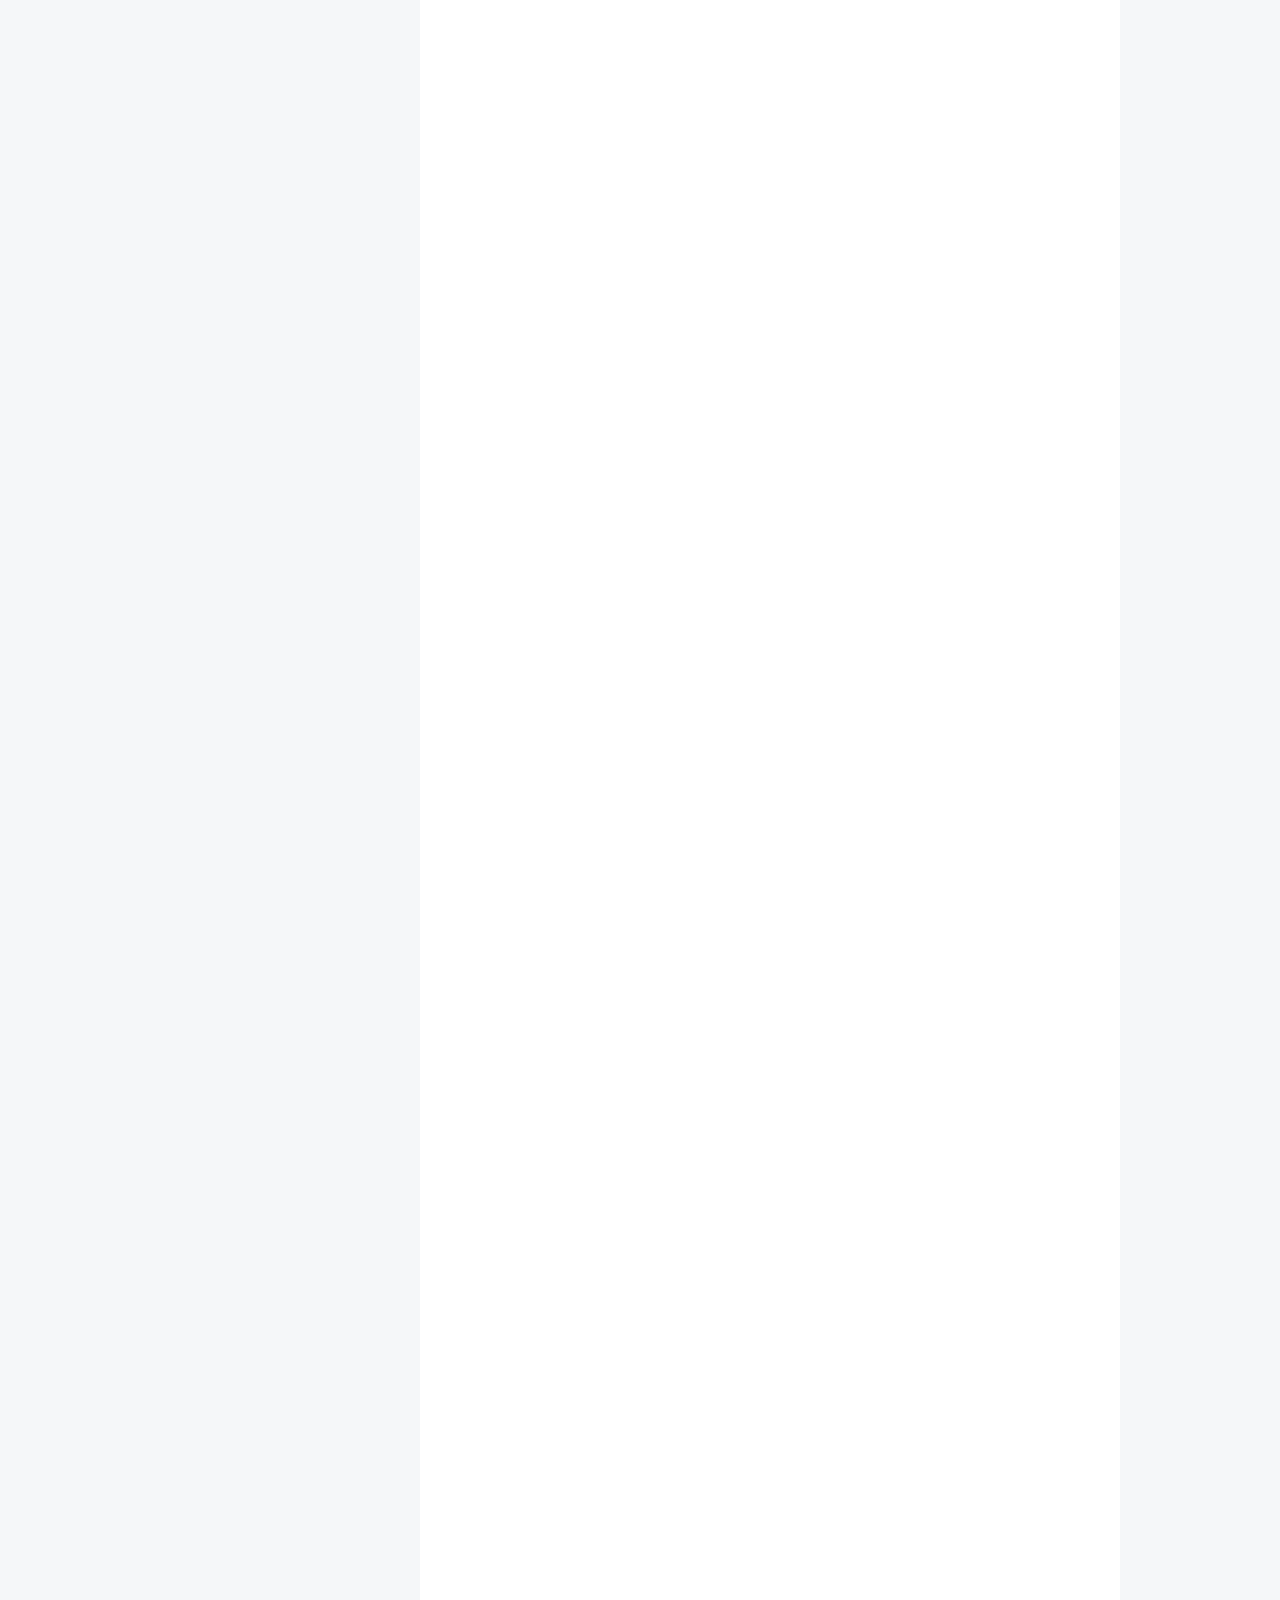
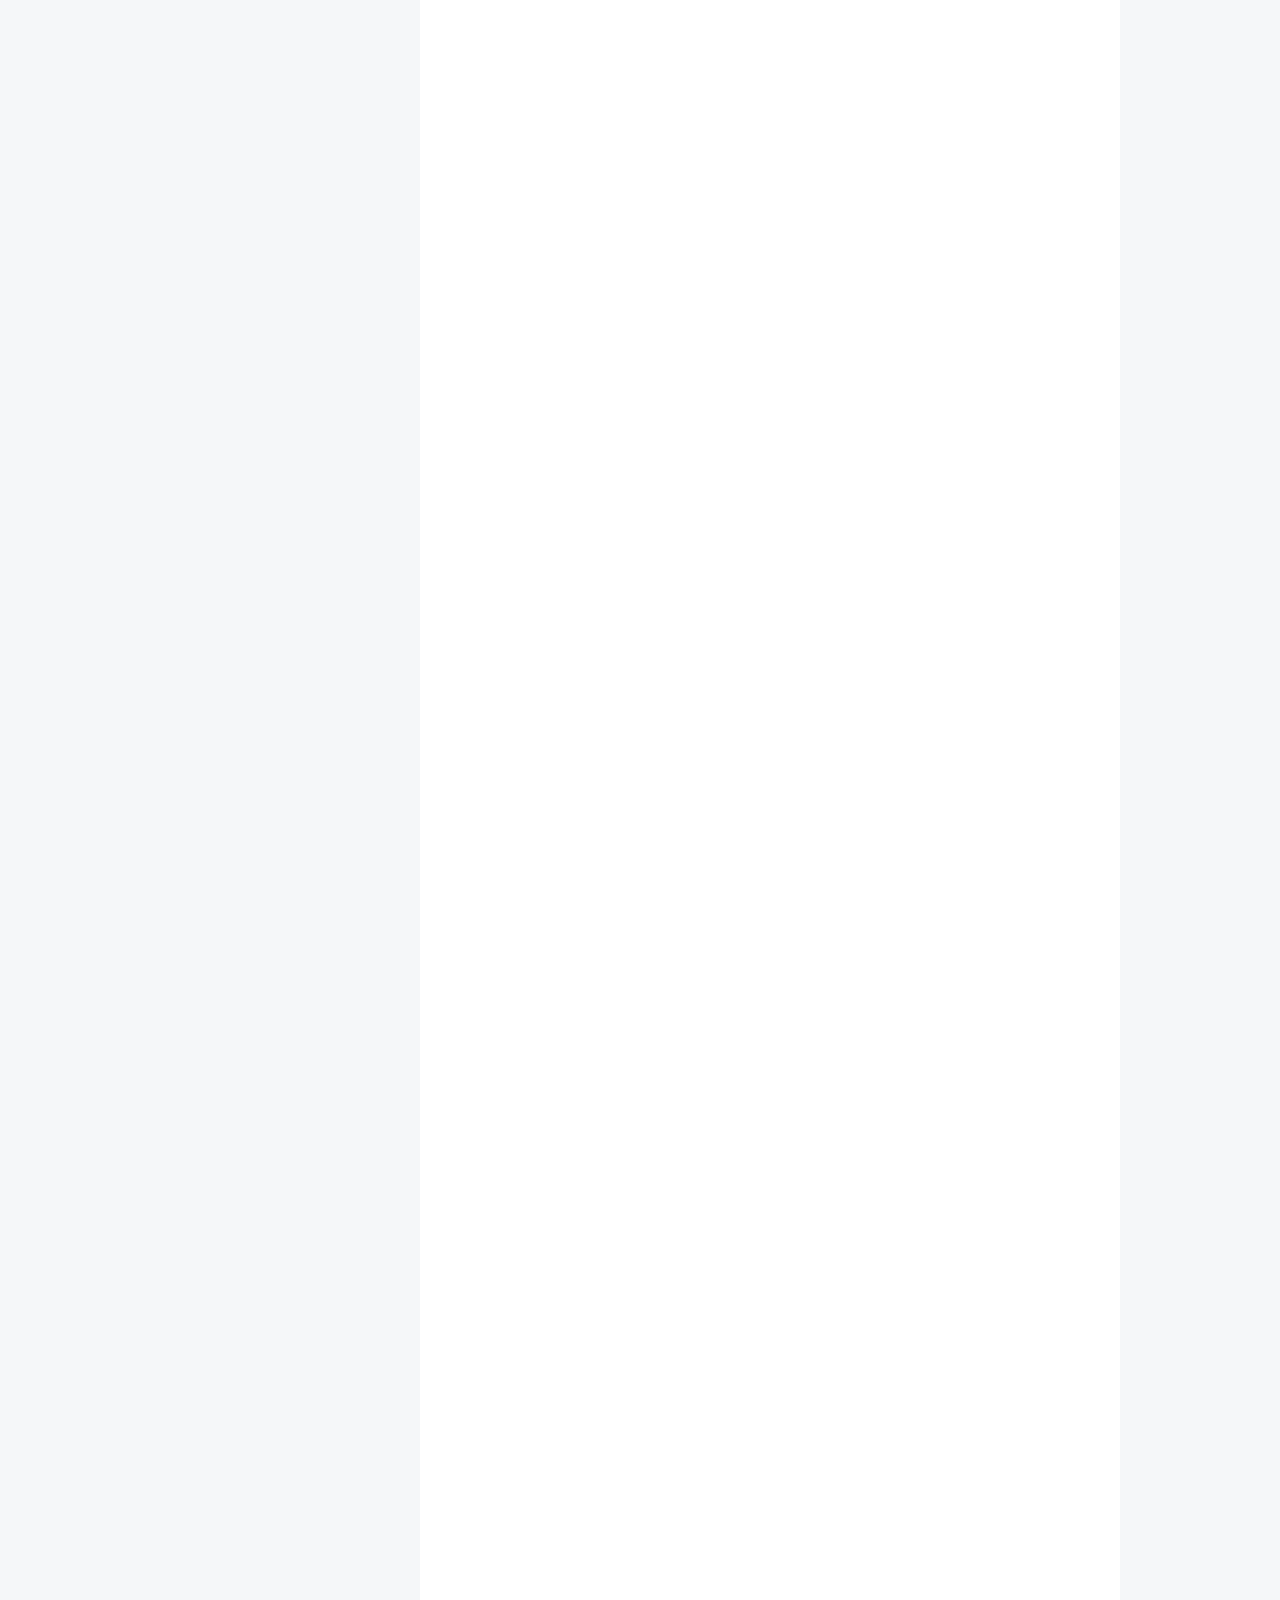
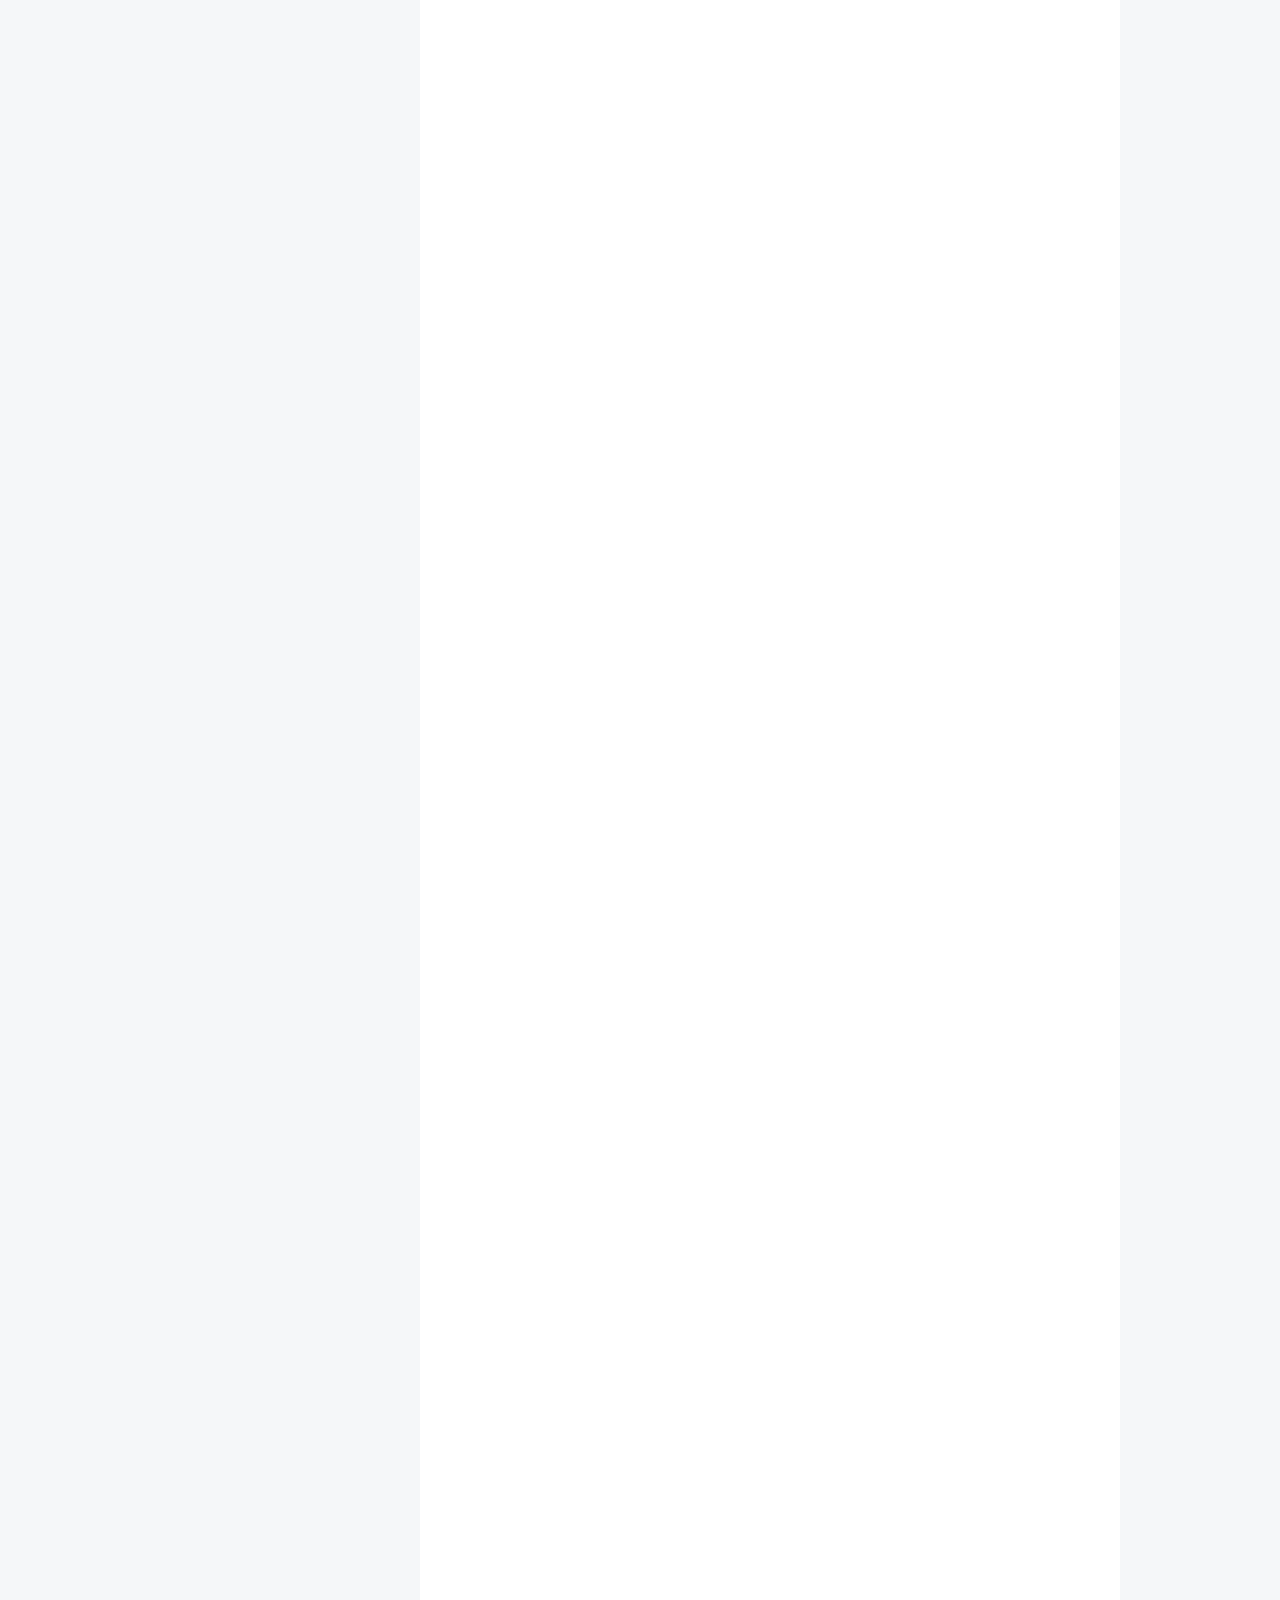
==== commit 8ae1d289: "Site updated: 2017-05-26 14:25:00" ====
--- a/index.html
+++ b/index.html
@@ -326,7 +326,44 @@
       
         
           
-            
+            <h1 id="Deep-Learning-Neural-Style-Transfer"><a href="#Deep-Learning-Neural-Style-Transfer" class="headerlink" title="Deep Learning: Neural Style Transfer"></a>Deep Learning: Neural Style Transfer</h1><h2 id="Introduction"><a href="#Introduction" class="headerlink" title="Introduction"></a>Introduction</h2><p>In the art field, especially painting, human always tried make the impressive art work. In our daily life, we take picture every day, but some of them may not attractive. So we can use this deep learning knowledge to make the machine can learn the famous painting feature and style, then combine the content with our own image which may produce a new fashion image. </p>
+<p>This neural style transfer paper \cite{c1} first been released in 2015. Since the release of the Neural Style paper, there have been a number of applications that used it to apply stylistic transfers from one image to another. And the most famous one is Prisma. The innovation of this project is based on it. So in this project I transfered image to art style by using the VGG neural networks which we have discussion in the class.</p>
+<p><img src="../images/neural-style-transfer/prisma.jpg" alt="prisma"></p>
+<h2 id="Method"><a href="#Method" class="headerlink" title="Method"></a>Method</h2><p>This neural style transfer used neural network implementation to learn the art paintings, and then combined the content information to create new image.</p>
+<h3 id="VGG-Neural-Network"><a href="#VGG-Neural-Network" class="headerlink" title="VGG Neural Network"></a>VGG Neural Network</h3><p>Before we want to do our project, we must learn what is the neural network. Because in this project, we used this VGG neural network.<br>VGG neural network is one of famous convolution neural network because of its good performance compare to other neural network structure. The convolution neural network can be seem as two part. The first is convolution layer part, the second is fully connected layer part. You can see vgg structure from Figure below.</p>
+<p><img src="../images/neural-style-transfer/vgg.png" alt="VGG network"></p>
+<p>When we applied image to neural network, we can seem that the convolution layer will produce the feature of image. And the fully connected layer can be seem as the classifier with input the feature vector. Because in this project, our goal is not to do image classification, we only want to use the feature vector of image. So we can ignore the fully connect layer part. </p>
+<p>In this project, we used the VGG19 structure, which totally contain the 16 convolution layers, 5 pooling layers, 3 fully connected layers. We will use the pre-trained VGG network to do this project.</p>
+<h3 id="Create-Image"><a href="#Create-Image" class="headerlink" title="Create Image"></a>Create Image</h3><p>The main idea of create image are minimize the loss function of content information and style information.</p>
+<h4 id="Content-Image-Transfer"><a href="#Content-Image-Transfer" class="headerlink" title="Content Image Transfer"></a>Content Image Transfer</h4><p>Suppose our content image $x$ passed the neural network. The response of every convolution layer $l$ will get the feature map $F^l$. Then we need to find new image $p$ which also pass the same neural network, in the same convolution layer $l$ will get new feature map $P^l$. The image $p$ first was generate as white noise image. Then we apply gradient descent on this white noise image to find another image that matches the feature response of the original image. So we can defined original image and generated image as $x$ and $p$, then find its image response at layer $l$, which is $F^l$ and $P^l$. And defined the squared-error loss between this two feature map.</p>
+<p><img src="http://chart.googleapis.com/chart?cht=tx&chl=\Large Loss_{content} = \frac{1}{2}(F^l-P^l)^2" style="border:none;"></p>
+<h4 id="Style-Image-Transfer"><a href="#Style-Image-Transfer" class="headerlink" title="Style Image Transfer"></a>Style Image Transfer</h4><p>In this step only want to get the style image style representation. And in the convolution layer, suppose its output channel number is $N$, then the input image in this convolution layer $l$ will have N filter feature response. And this style representation can be compute the correlations between the different filter response. And this feature correlation are given by the Gram Matrix $G<em>l \in R^{(N^l \times N^l)}$, and $G</em>{ij}$ is the inner product between the vectorised feature map.</p>
+<p><img src="../images/neural-style-transfer/1-style.jpg" alt="1-style"><br><img src="../images/neural-style-transfer/IMG1.jpg" alt="IMG1"><br>neural style transfer example</p>
+<p><img src="../images/neural-style-transfer/test500.jpg" alt="test500"><br>500 iteration</p>
+<p><img src="../images/neural-style-transfer/test1000.jpg" alt="test1000"><br>1000 iteration</p>
+<p><img src="../images/neural-style-transfer/test1500.jpg" alt="test1500"><br>1500 iteration</p>
+<p><img src="../images/neural-style-transfer/test2000.jpg" alt="test2000"><br>2000 iteration</p>
+<p>To generate texture match the style image, we use same method as create content image. We also use gradient descent from a white noise image to find another image that match style representation of original style image. This is done by minimising the mean-squared distance between the entries of the Gram matrix $G_l$ from original image and the Gram matrix $A_l$ of image to be generated. Then give the weight to each layer output error, and sum them all to get the total loss of style.</p>
+<p><img src="http://chart.googleapis.com/chart?cht=tx&chl=\Large E_l = \frac{1}{N^2_l}(G_l - A_l)^2" style="border:none;"></p>
+<p><img src="http://chart.googleapis.com/chart?cht=tx&chl=\Large Loss_{style} = \sum_{l=0}^L w_lE_l" style="border:none;"></p>
+<p>After above steps, we can combine the content loss and style loss to get total loss. $\alpha$ and $\beta$ is the weight parameter for content loss and style loss. </p>
+<p><img src="http://chart.googleapis.com/chart?cht=tx&chl=\Large Loss_{total} = \alpha Loss_{content} + \beta Loss_{Style}" style="border:none;"></p>
+<h2 id="Experiment-Result"><a href="#Experiment-Result" class="headerlink" title="Experiment Result"></a>Experiment Result</h2><p>I implement this neural style transfer image as above illustrated by tensorflow. </p>
+<p>Here is the some example of my experiment. I set the $\frac{\alpha}{ \beta}$ to 0.01, and use average pooling instead of max pooling in the VGG network. Because in the paper\cite{c1} the author find average pooling improves the gradient flow and one obtains slightly more appealing result. The content layer I use is $conv4_1$. For the style layer, I use all five convolution layer and set the equal weight to $E_l$.</p>
+<p>Figure\ref{fig:input1} is the input image for our program, one is the style image and one is content image. Figure\ref{fig:output1} is the neural transfered image. From the above results, we can see that with increase of iterations, the neural style image have better quality. </p>
+<p>Figure \ref{style 2} \ref{img2} \ref{Output2} is another result of my project. And this output image is more beautiful compare to the previous example.</p>
+<p><img src="../images/neural-style-transfer/4-style.jpg" alt="4-style"><br>Style Image</p>
+<p><img src="../images/neural-style-transfer/IMG2.jpg" alt="IMG2"><br>Content Image New York</p>
+<p><img src="../images/neural-style-transfer/{2test1000.jpg" alt="2test1000"><br>Output image</p>
+<h2 id="Conclusion"><a href="#Conclusion" class="headerlink" title="Conclusion"></a>Conclusion</h2><p>In this project, I tried to implement the neural style transfer algorithm. This let me have better understanding on the neural network. Besides, I also learned the technology behind this cool work. Although this neural transfer algorithm heard likes difficult, but the principle behind it is not too hard.</p>
+<p>There are also many future work we can do. Such when we want to transfer an image, we can segment the image to different part, and use different style to different part. </p>
+<p>There are also some drawback of this project. Every time when we want to generate new image, it takes lots of time to generate one. So if we want to use this algorithm in our life, we must consider this properties.</p>
+<h3 id="Stuff-used-to-make-this"><a href="#Stuff-used-to-make-this" class="headerlink" title="Stuff used to make this:"></a>Stuff used to make this:</h3><ul>
+<li>[paper1] L. A. Gatys, A. S. Ecker, and M. Bethge. A neural algorithm<br>of artistic style. arXiv preprint arXiv:1508.06576, 2015.</li>
+<li>[Gram Matrix] (<a href="https://en.wikipedia.org/wiki/Gramian_matrix" target="_blank" rel="external">https://en.wikipedia.org/wiki/Gramian_matrix</a>)</li>
+<li>[Github code] (<a href="https://github.com/dankogai/js-deflate" target="_blank" rel="external">https://github.com/dankogai/js-deflate</a>)</li>
+</ul>
+
           
         
       
@@ -1216,7 +1253,7 @@
             
             <div class="site-state-item site-state-tags">
               <a href="/tags/index.html">
-                <span class="site-state-item-count">2</span>
+                <span class="site-state-item-count">3</span>
                 <span class="site-state-item-name">tags</span>
               </a>
             </div>
--- a/css/main.css
+++ b/css/main.css
@@ -1692,7 +1692,7 @@
   width: 4px;
   height: 4px;
   border-radius: 50%;
-  background: #87ffff;
+  background: #6c8304;
 }
 .links-of-blogroll {
   font-size: 13px;
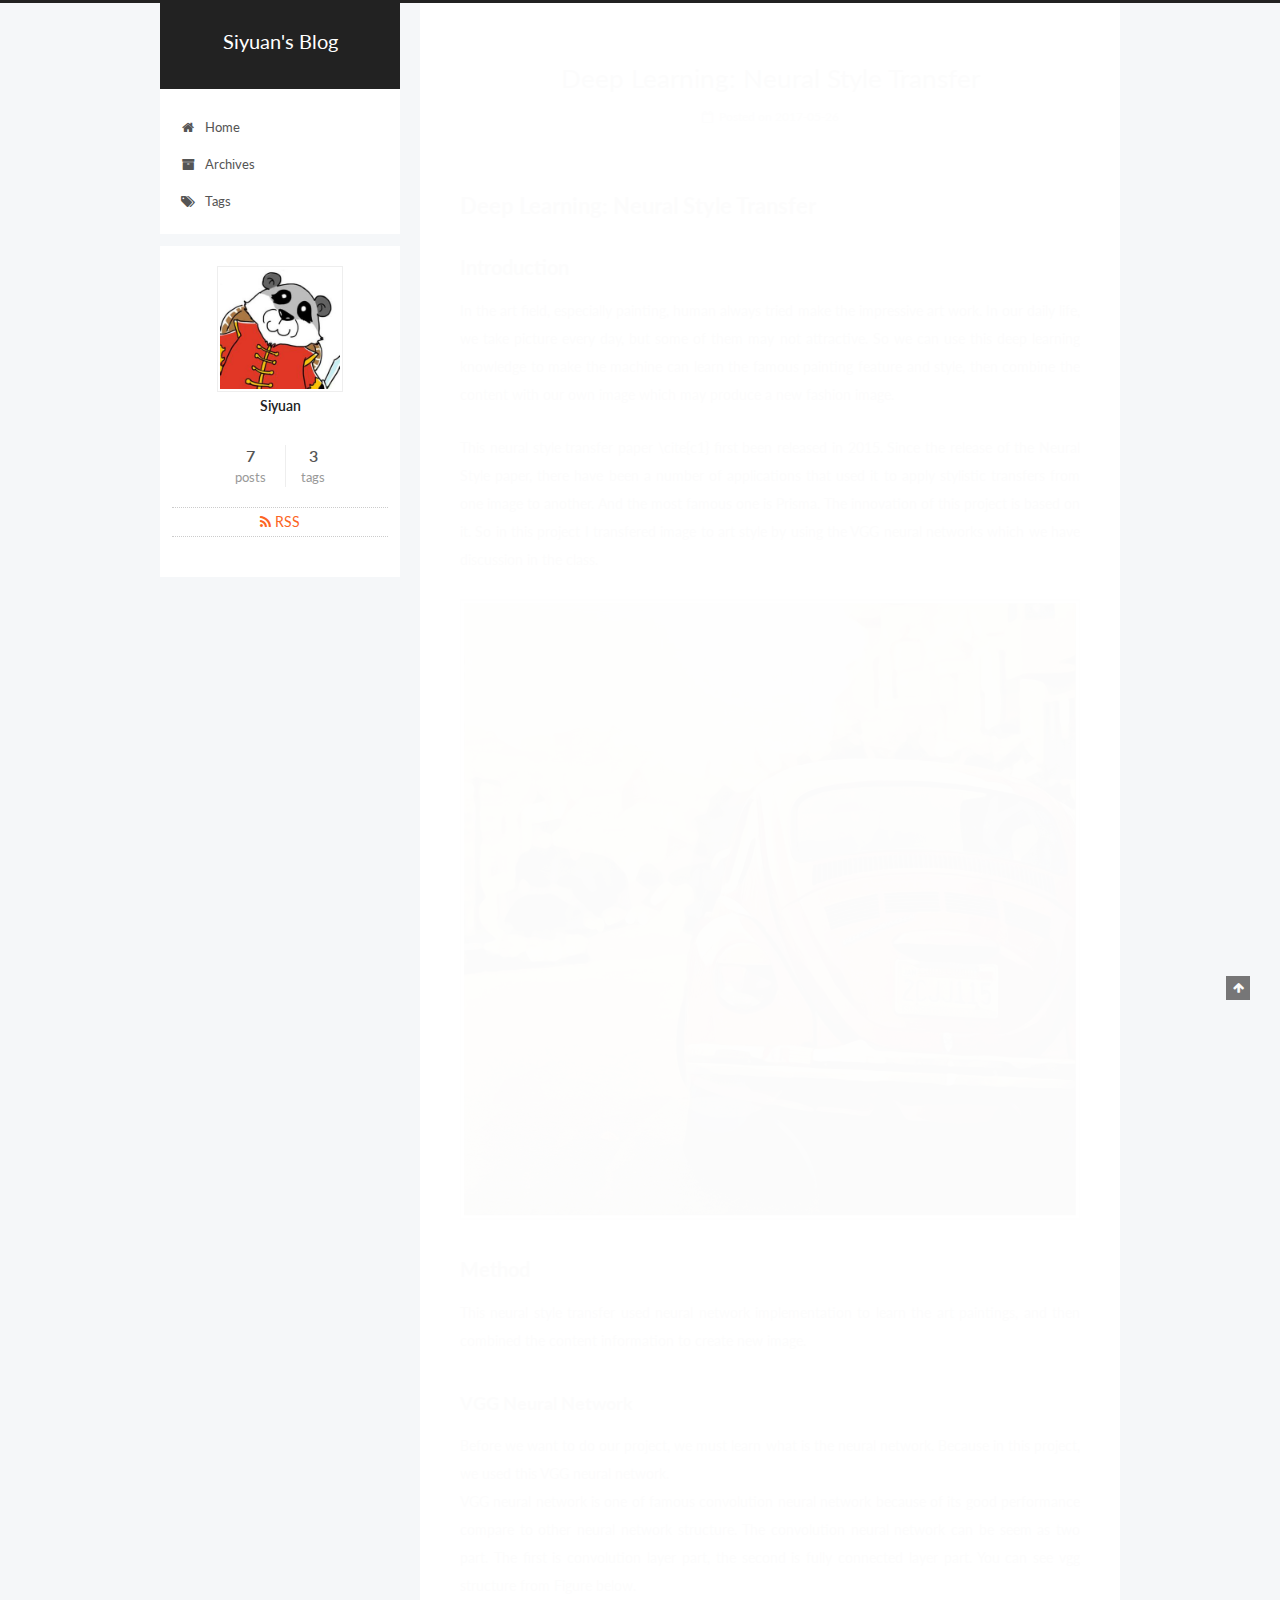
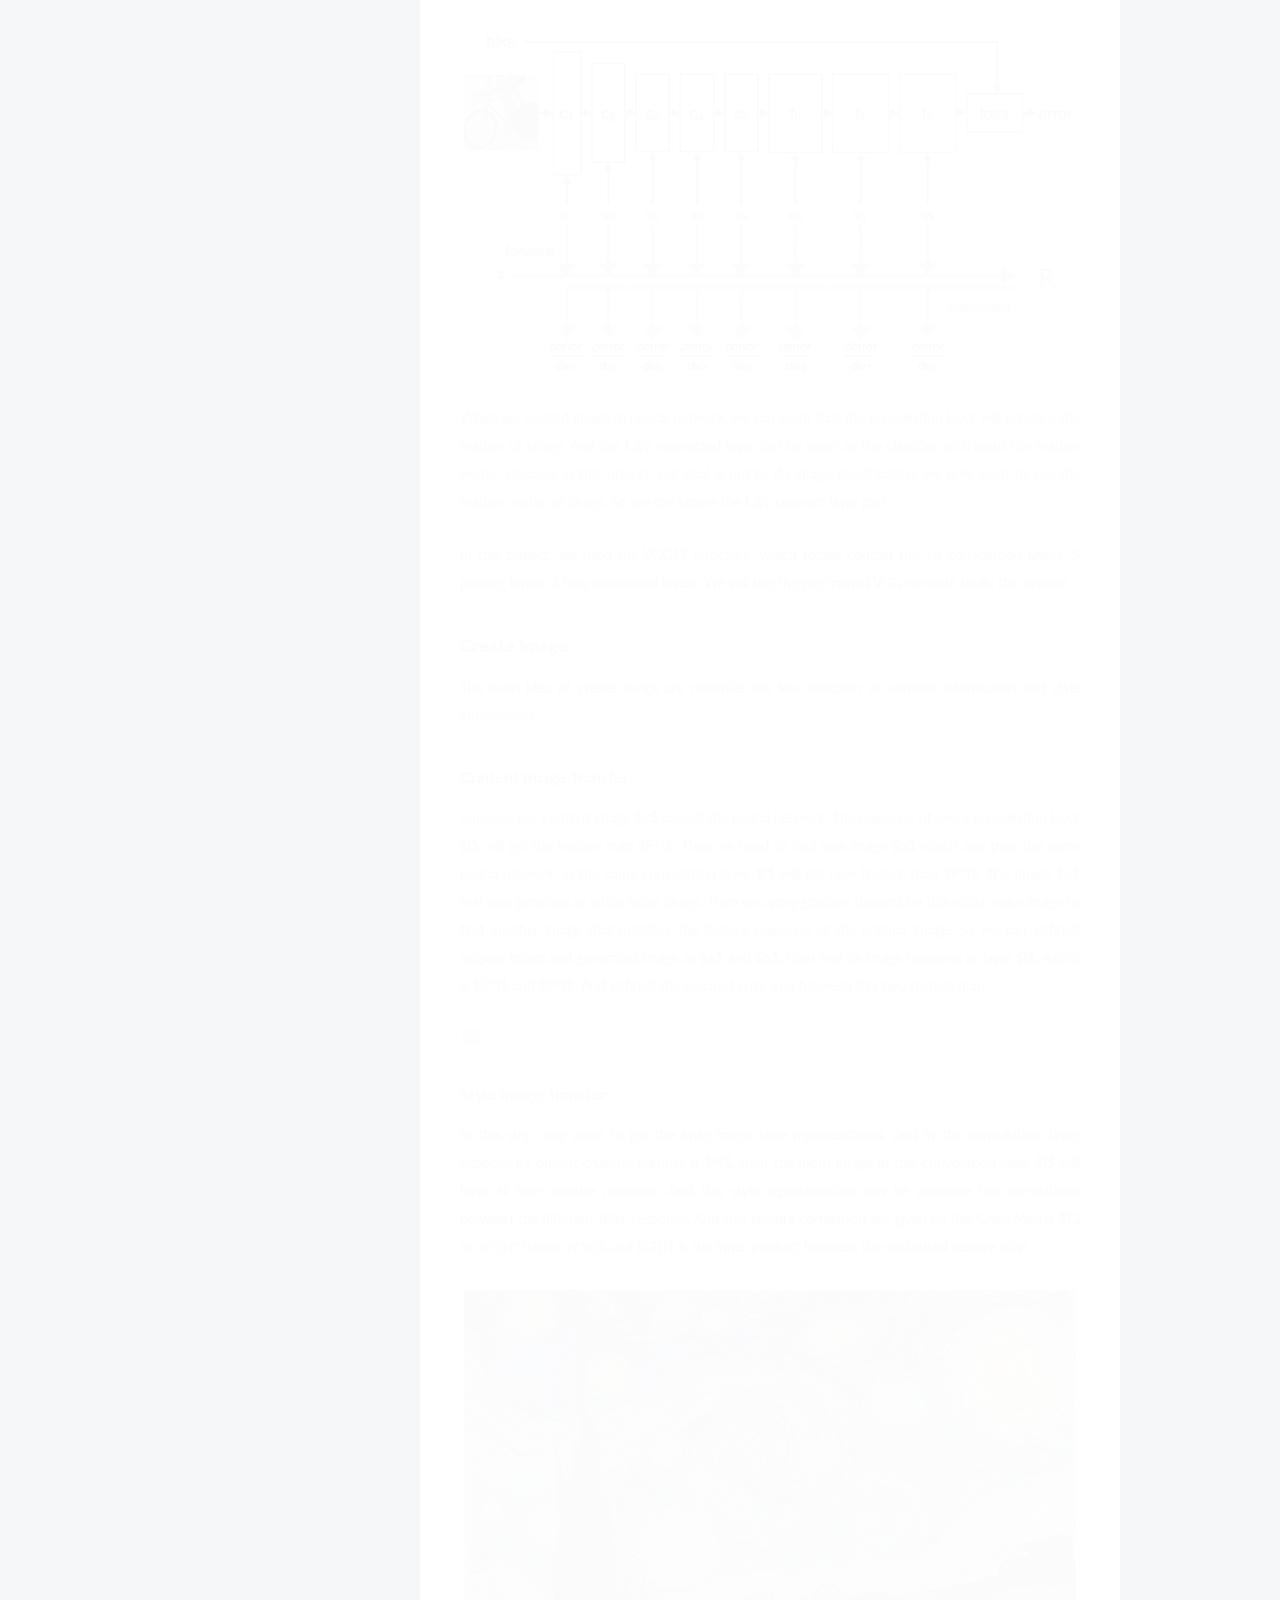
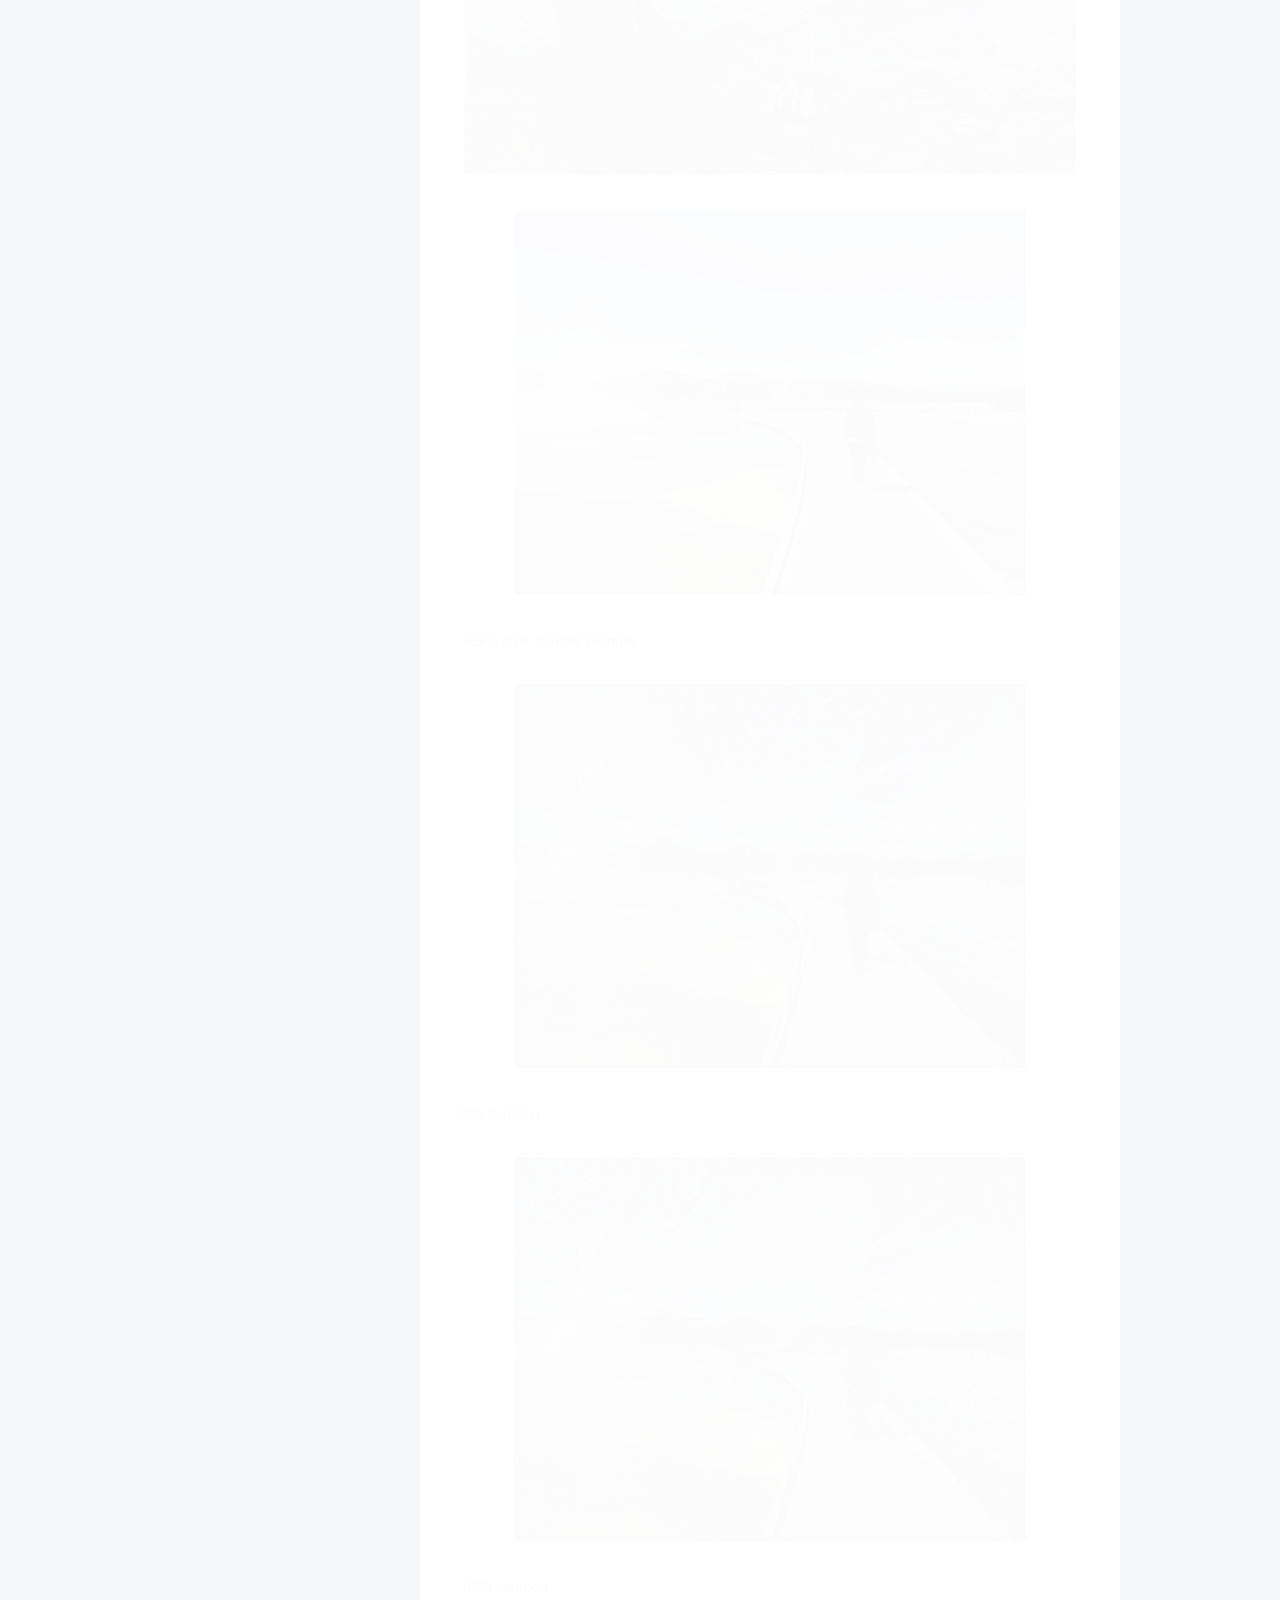
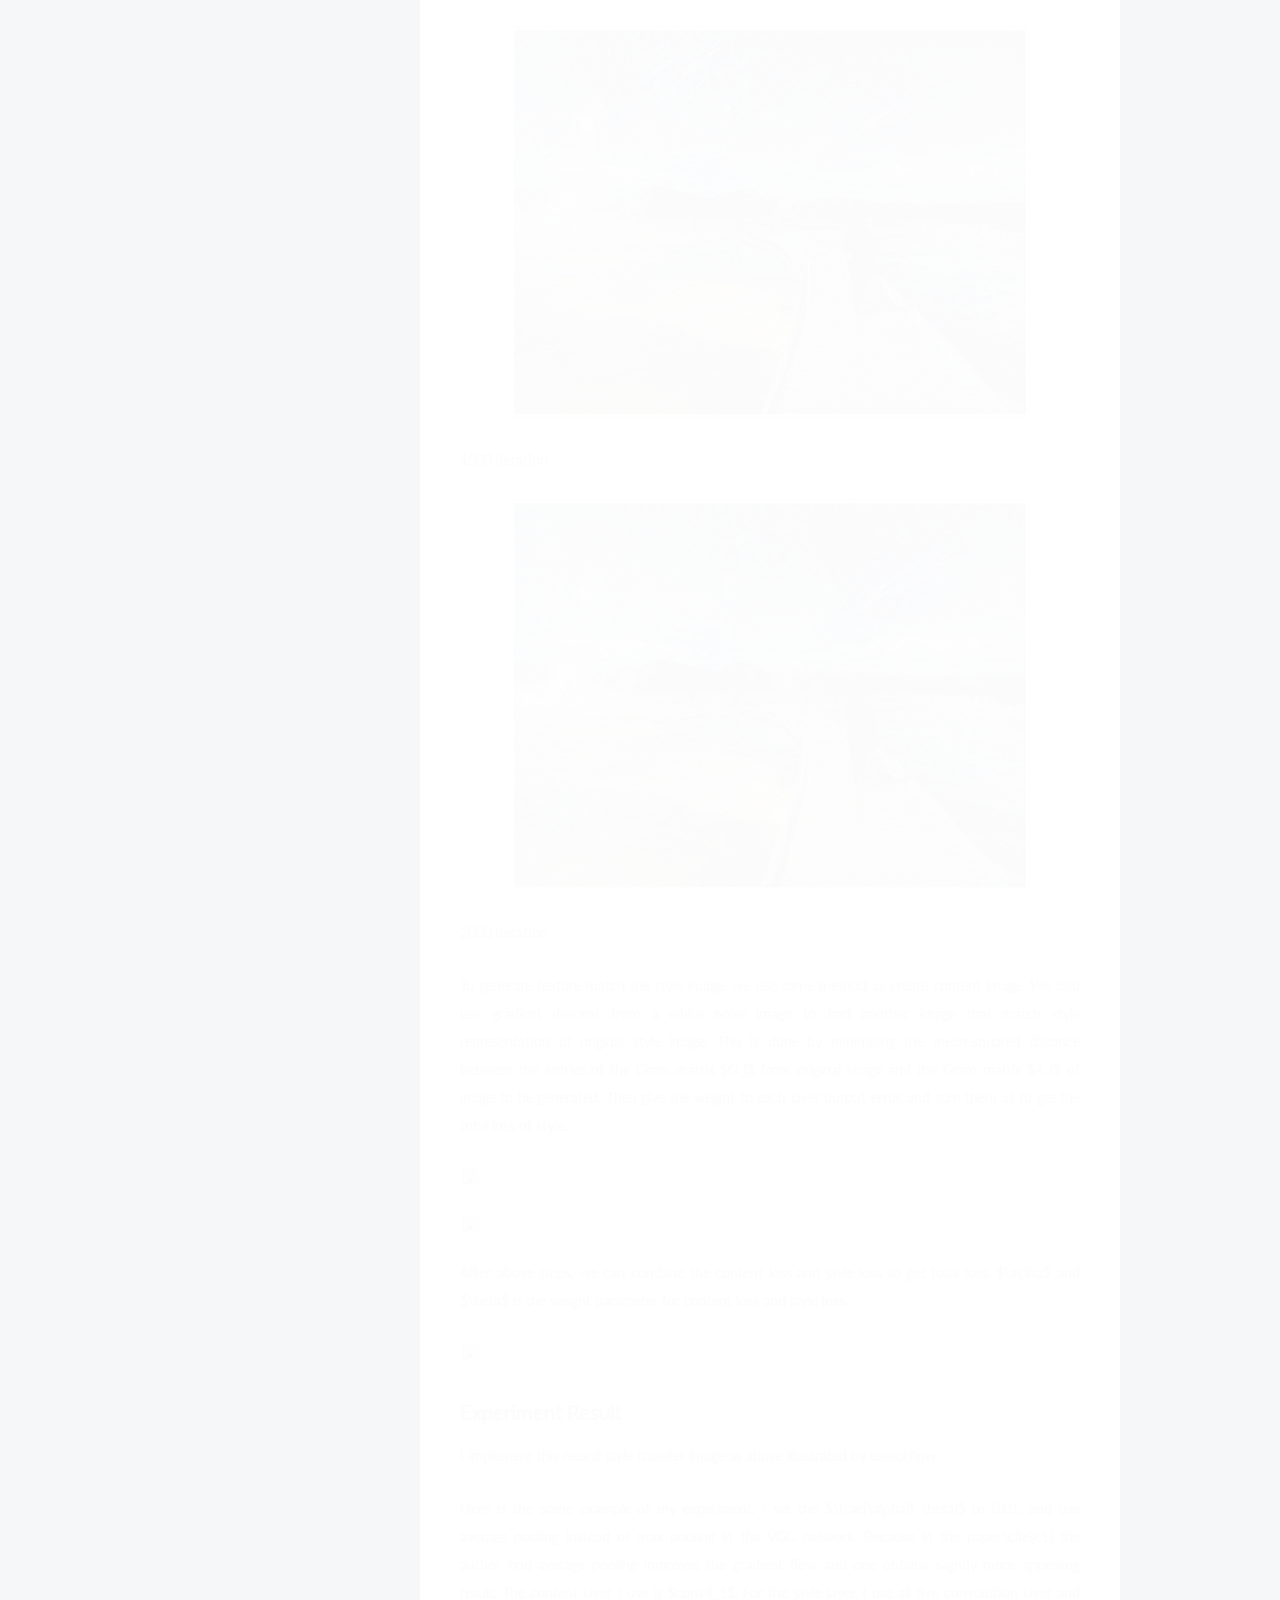
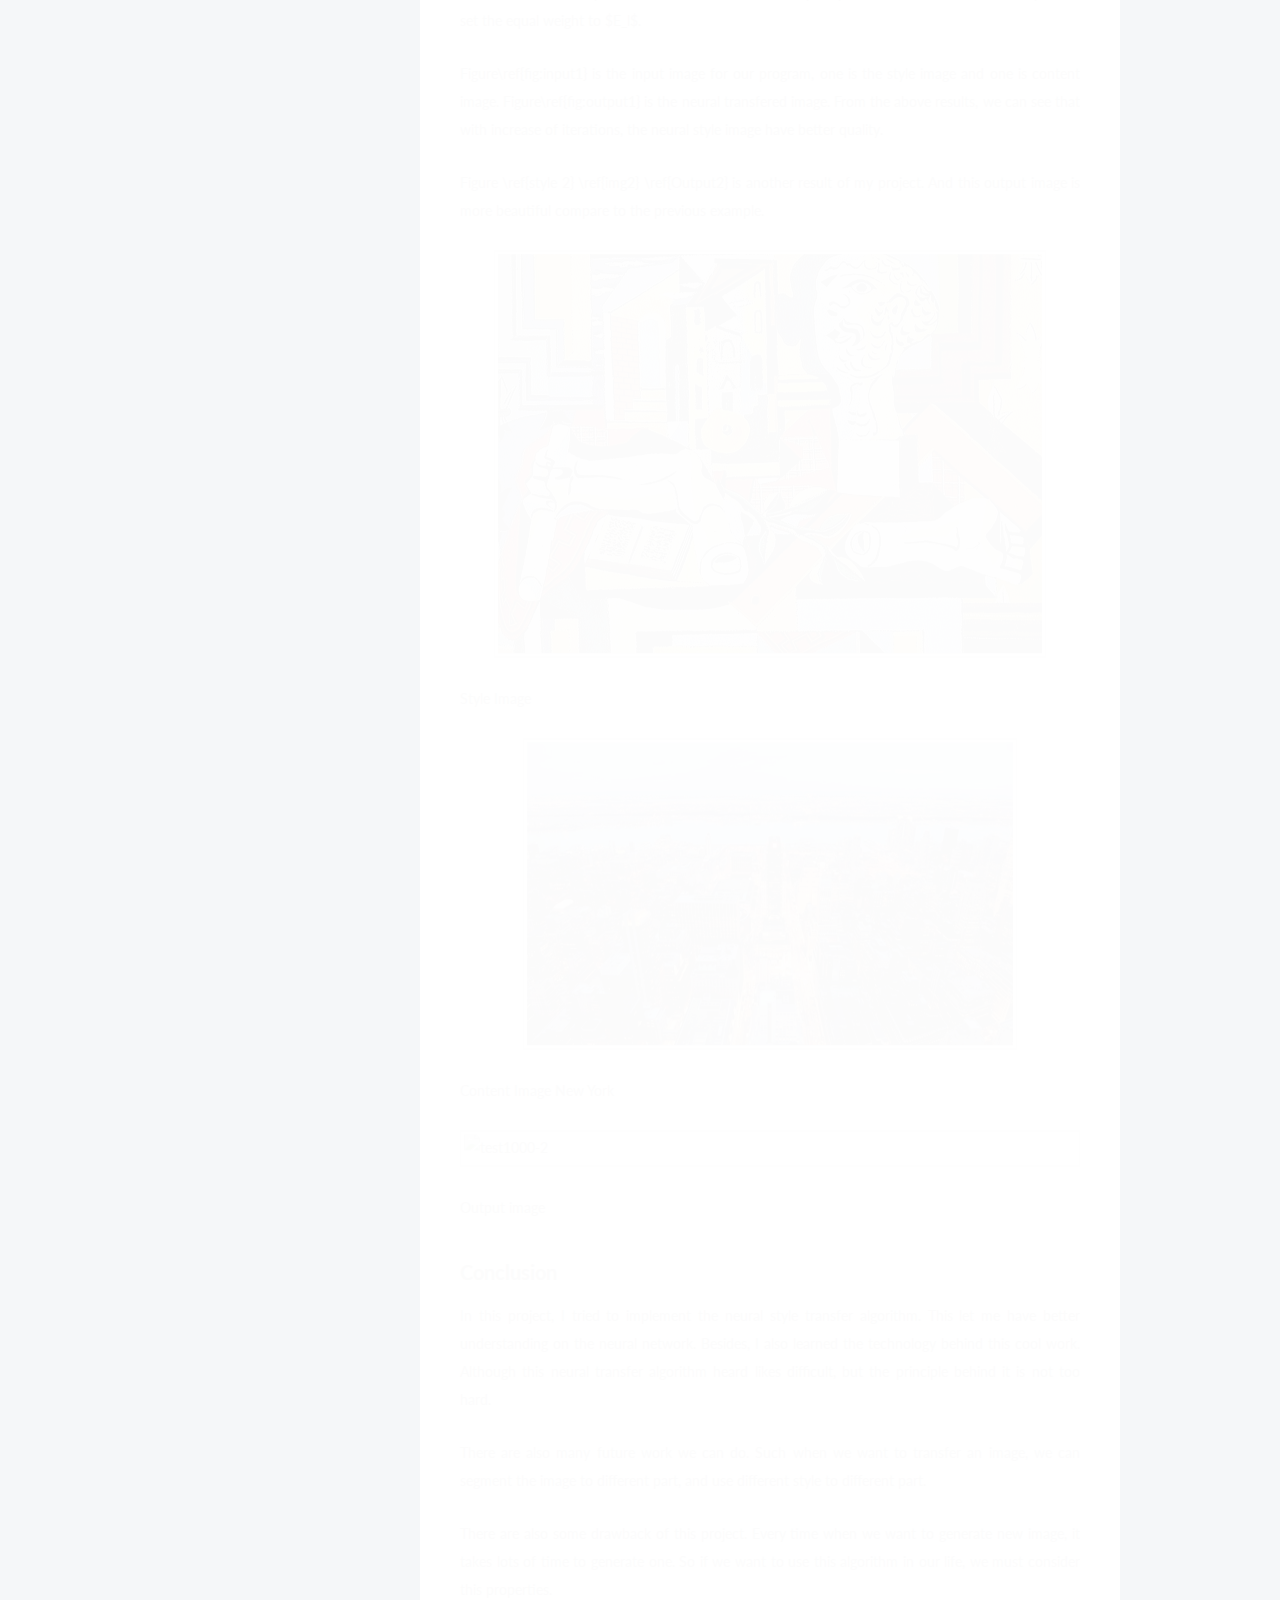
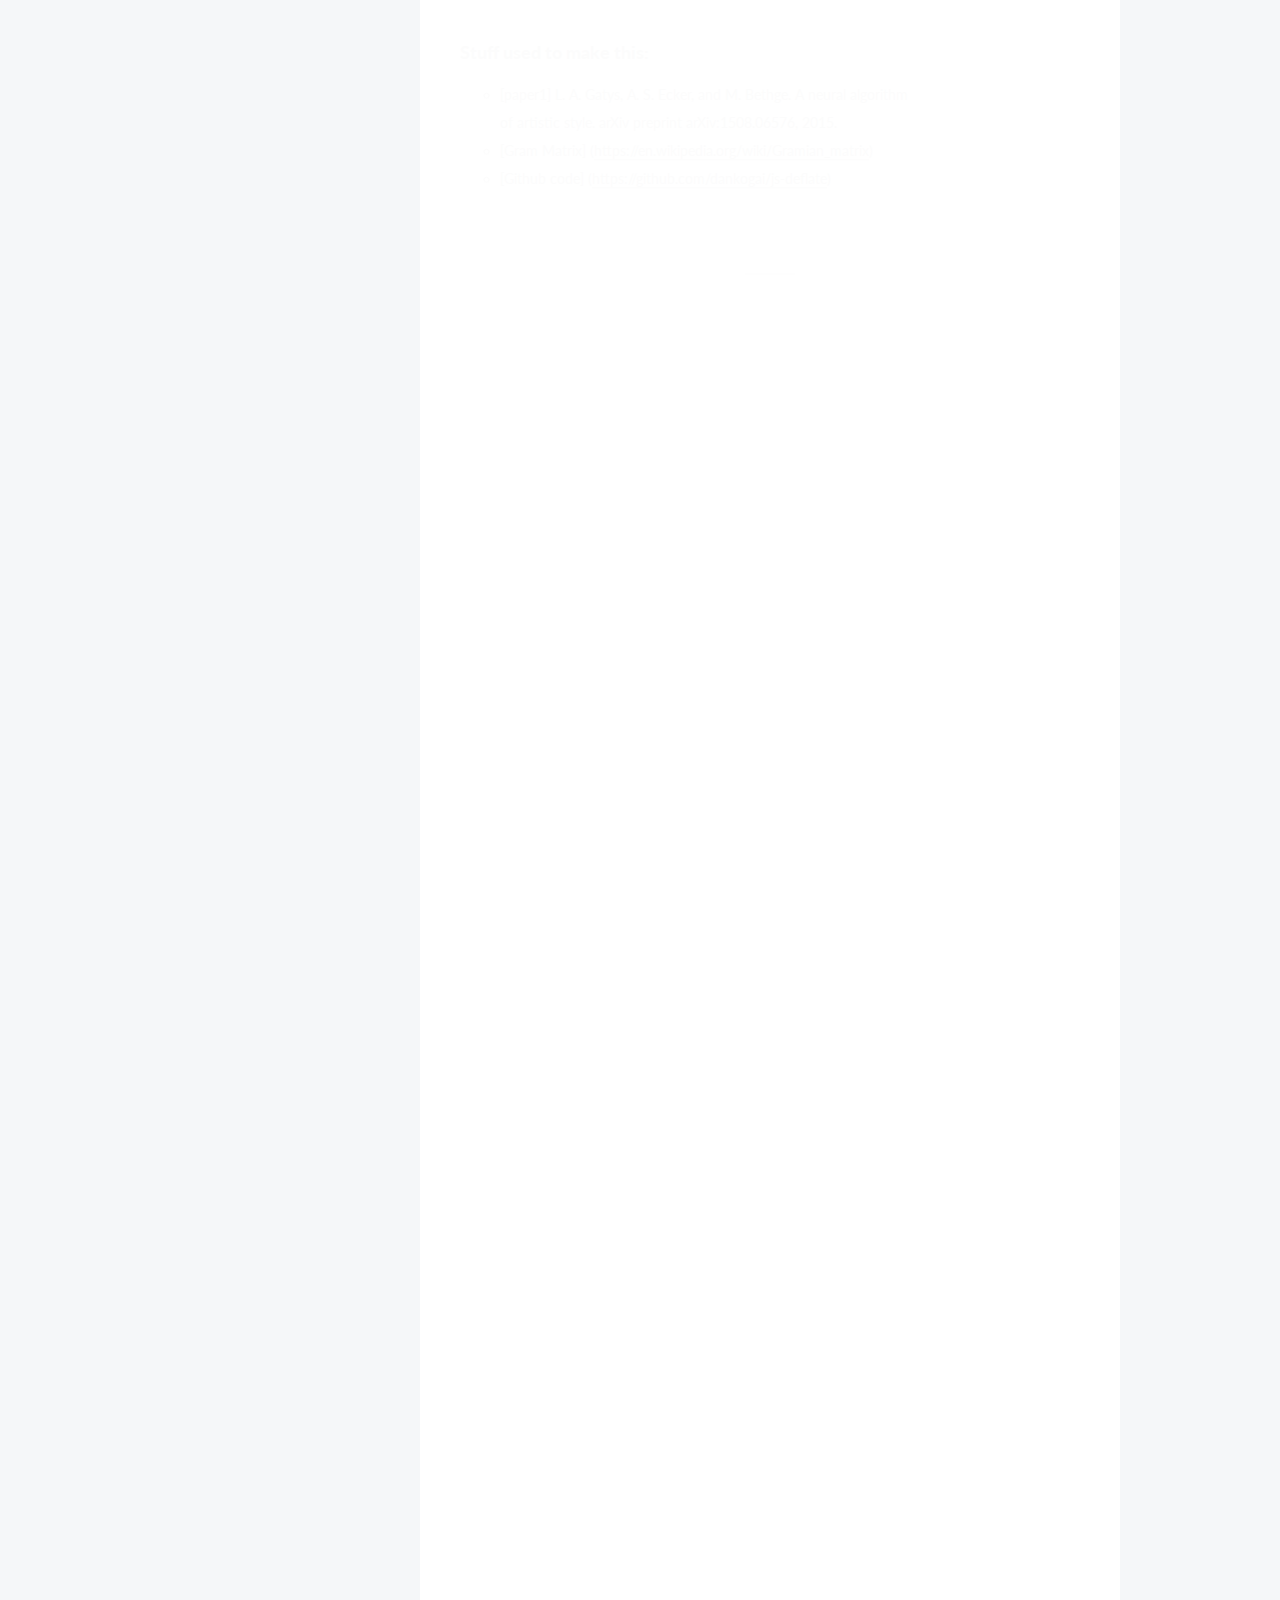
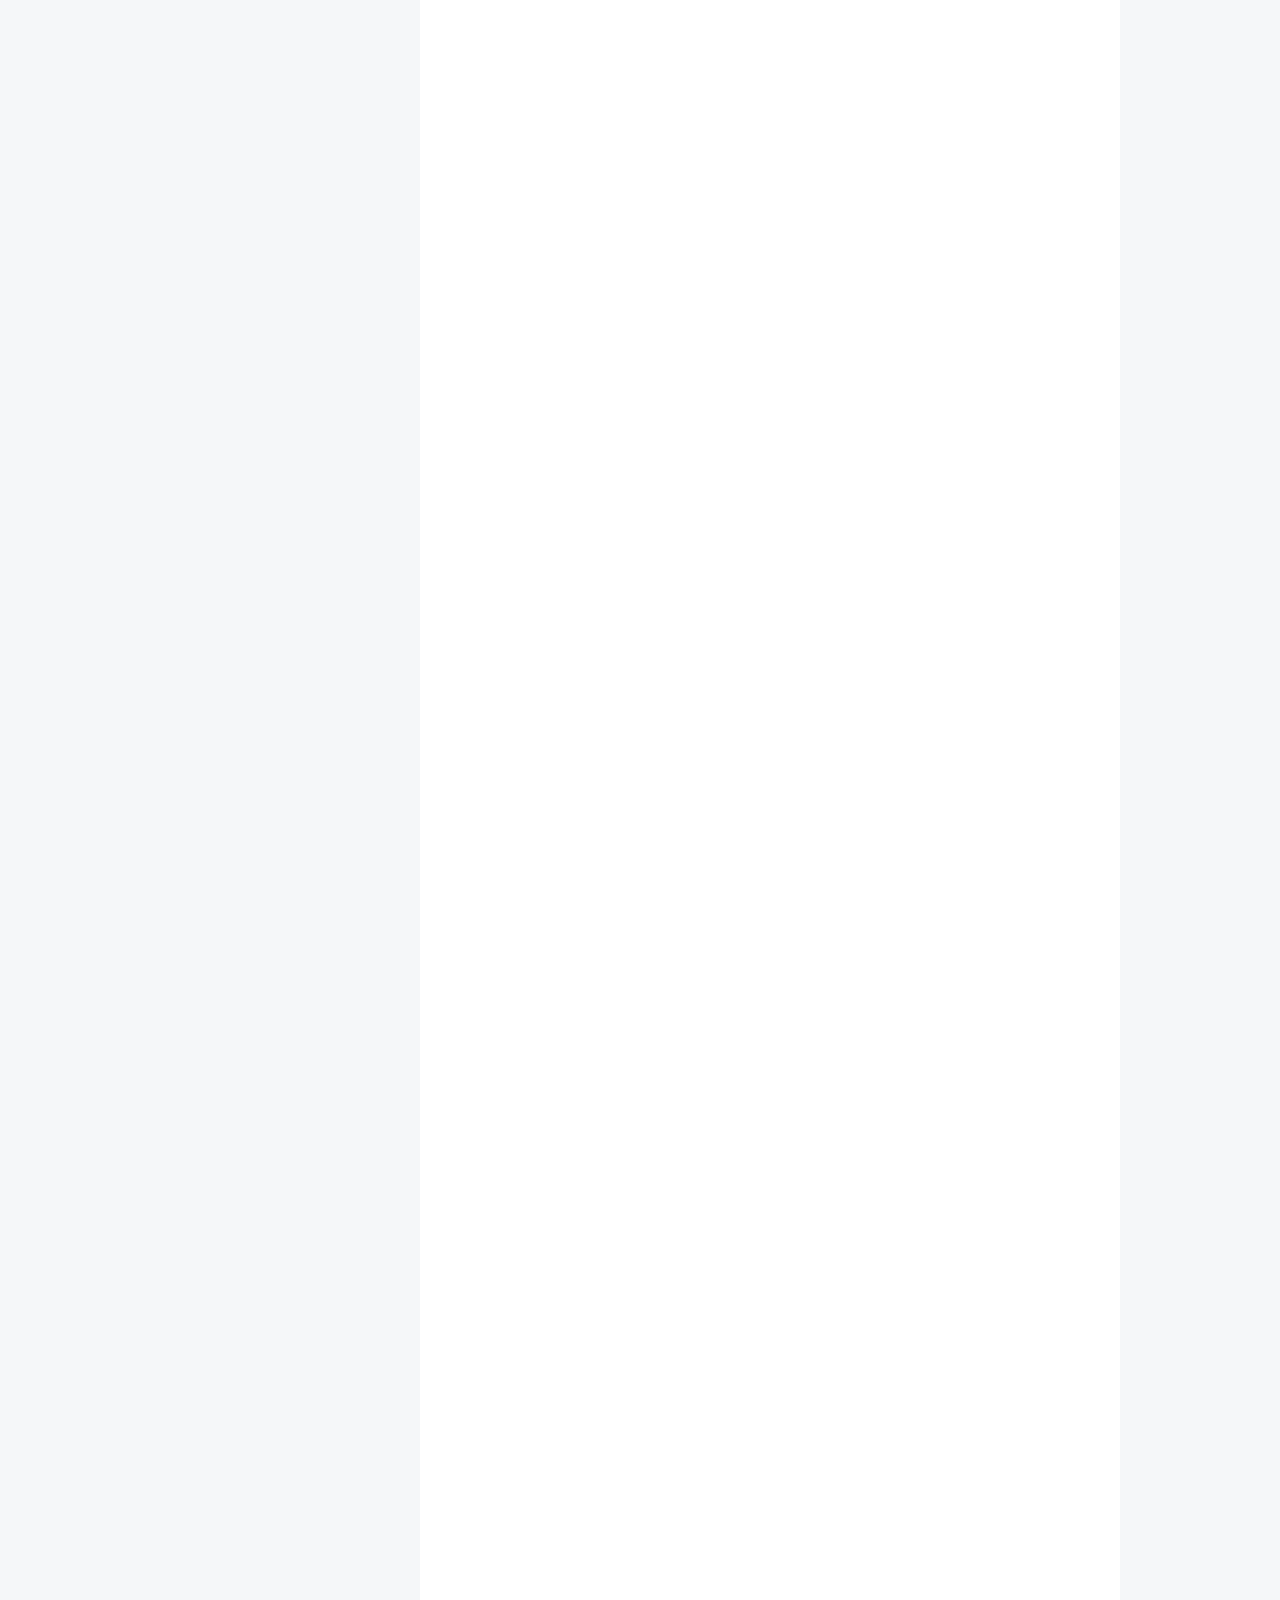
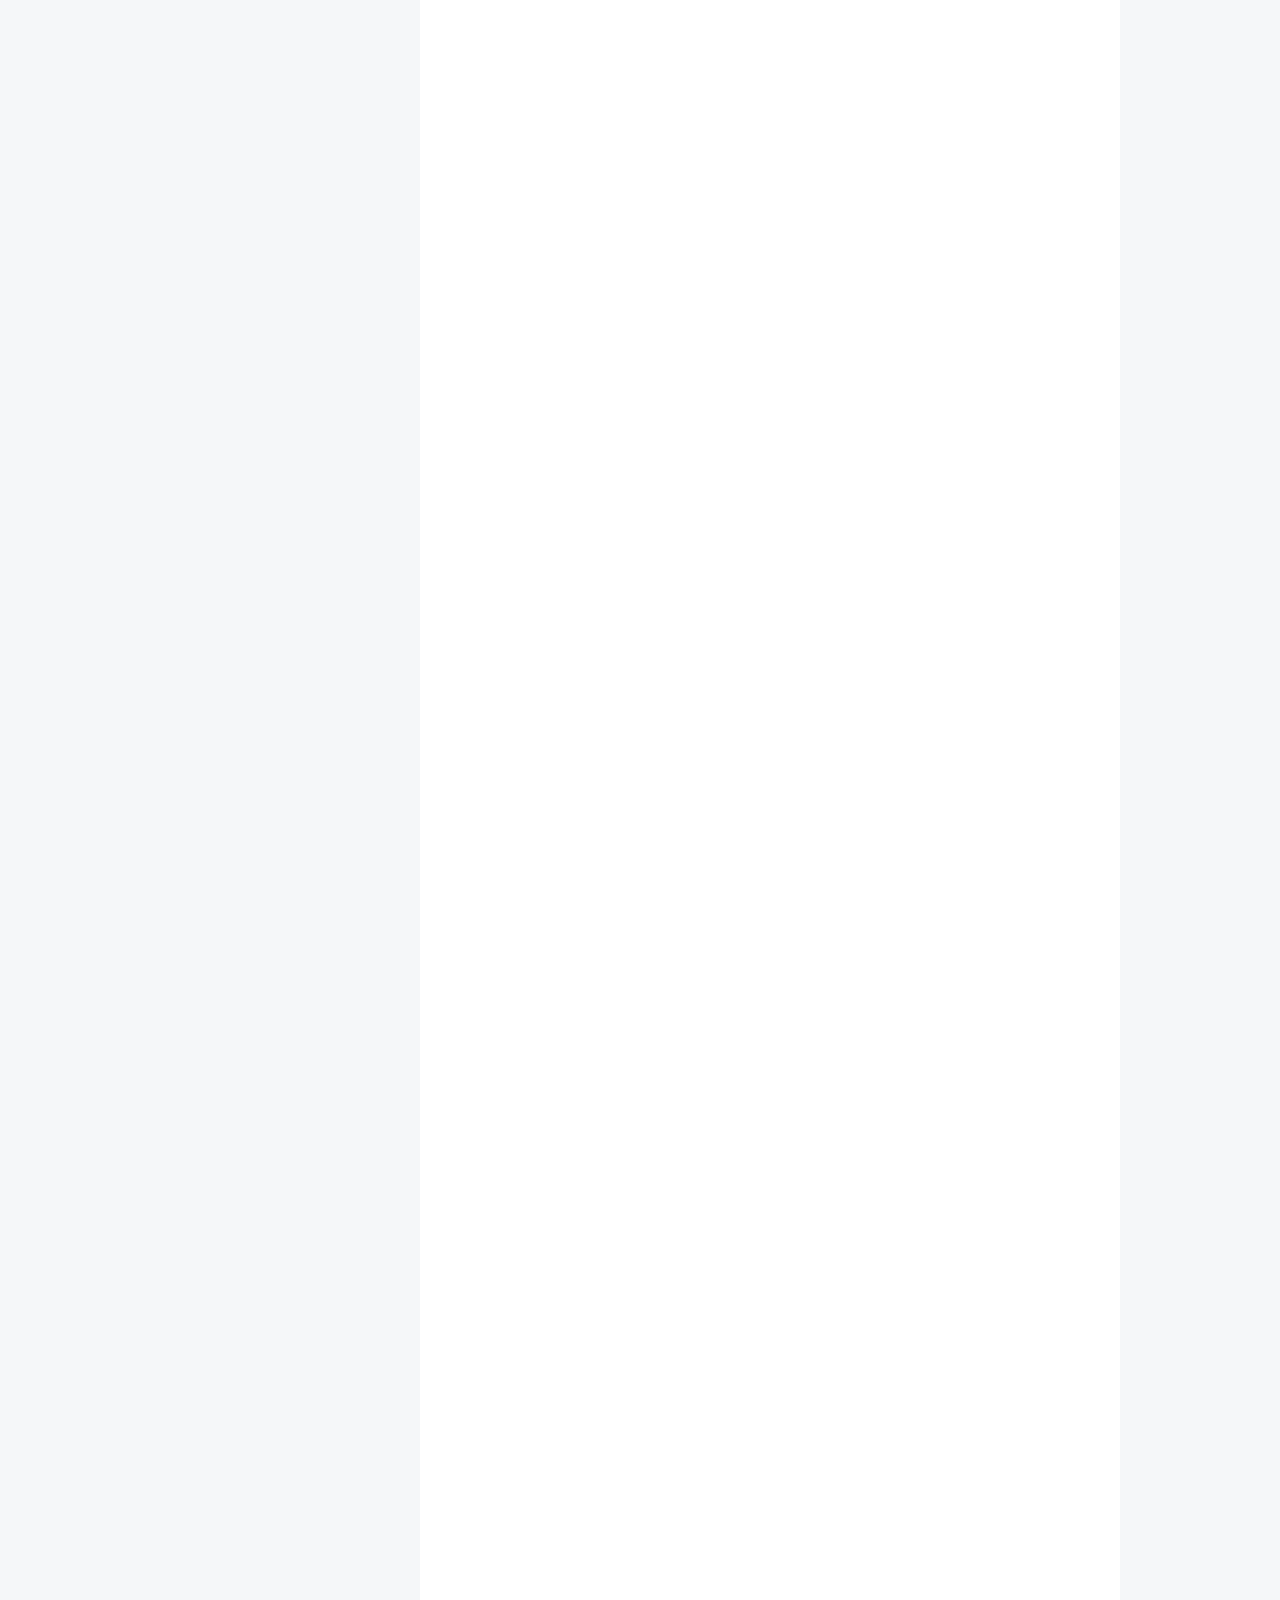
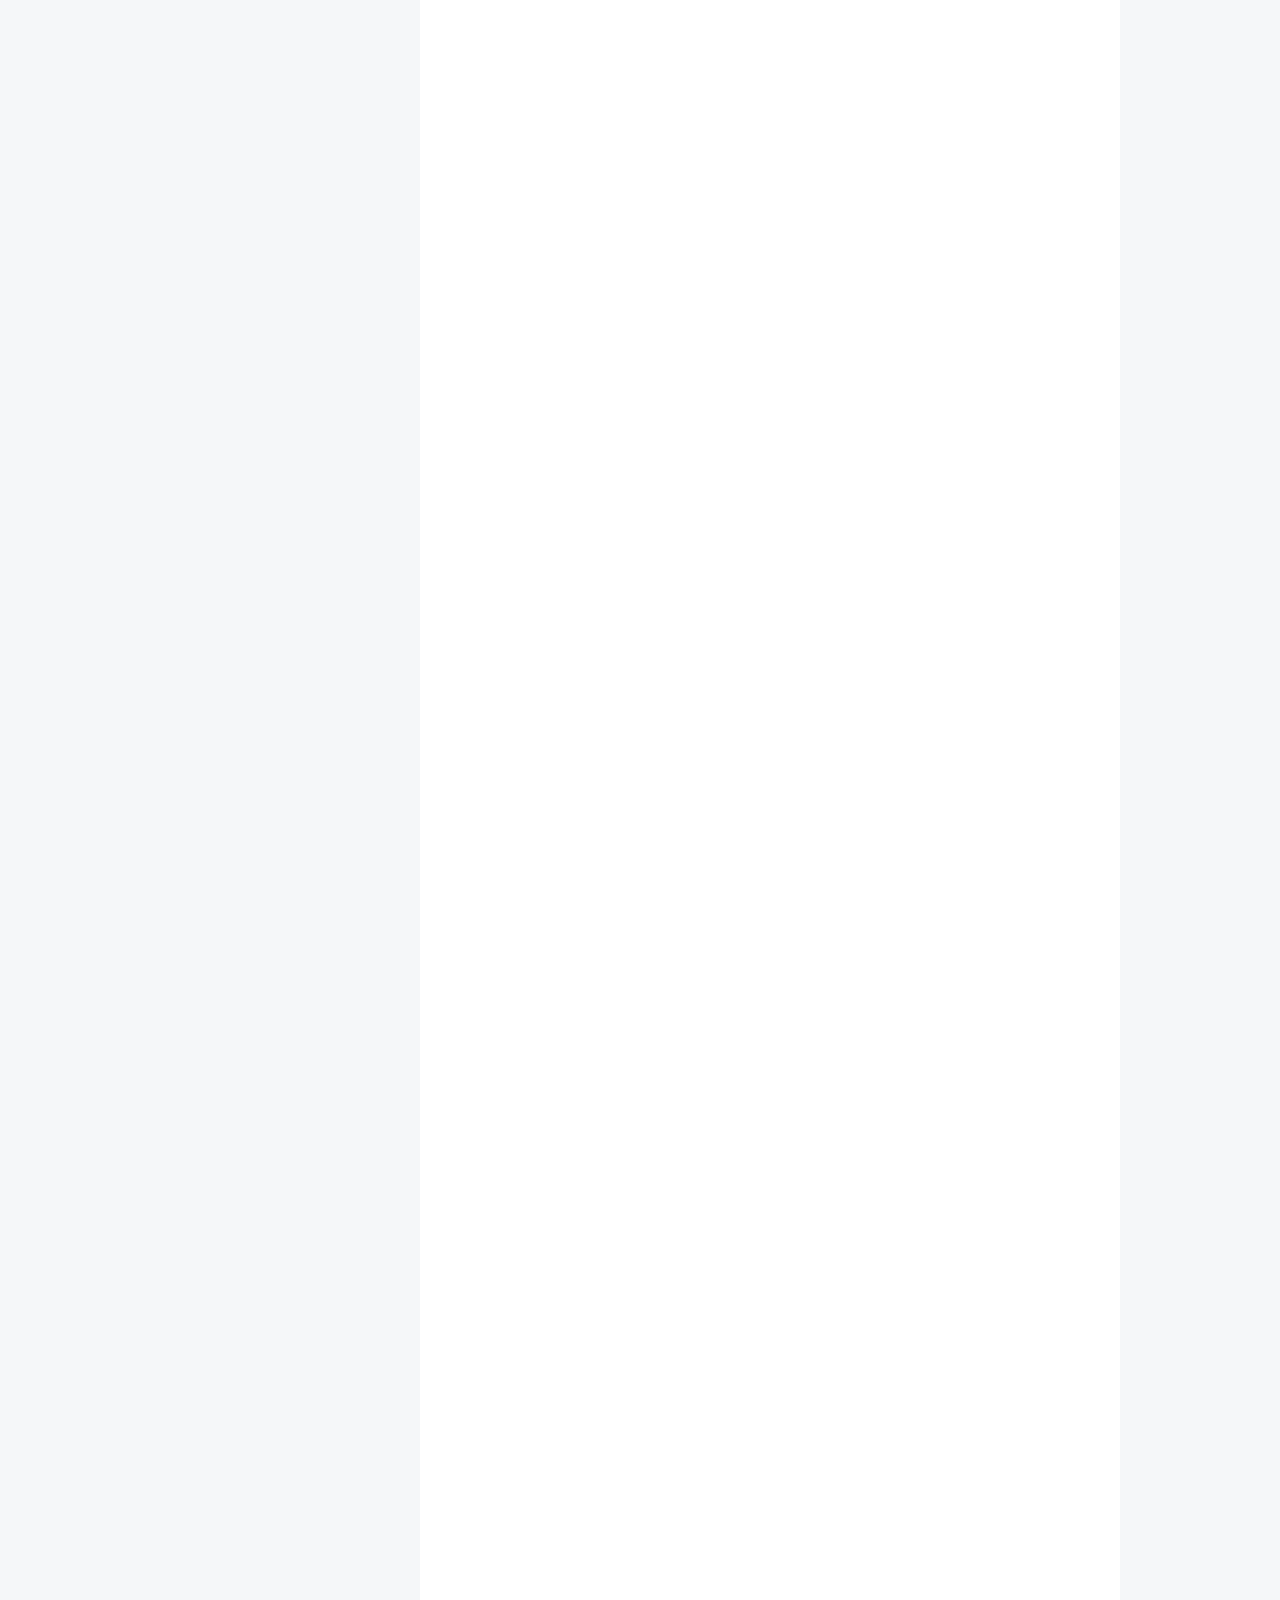
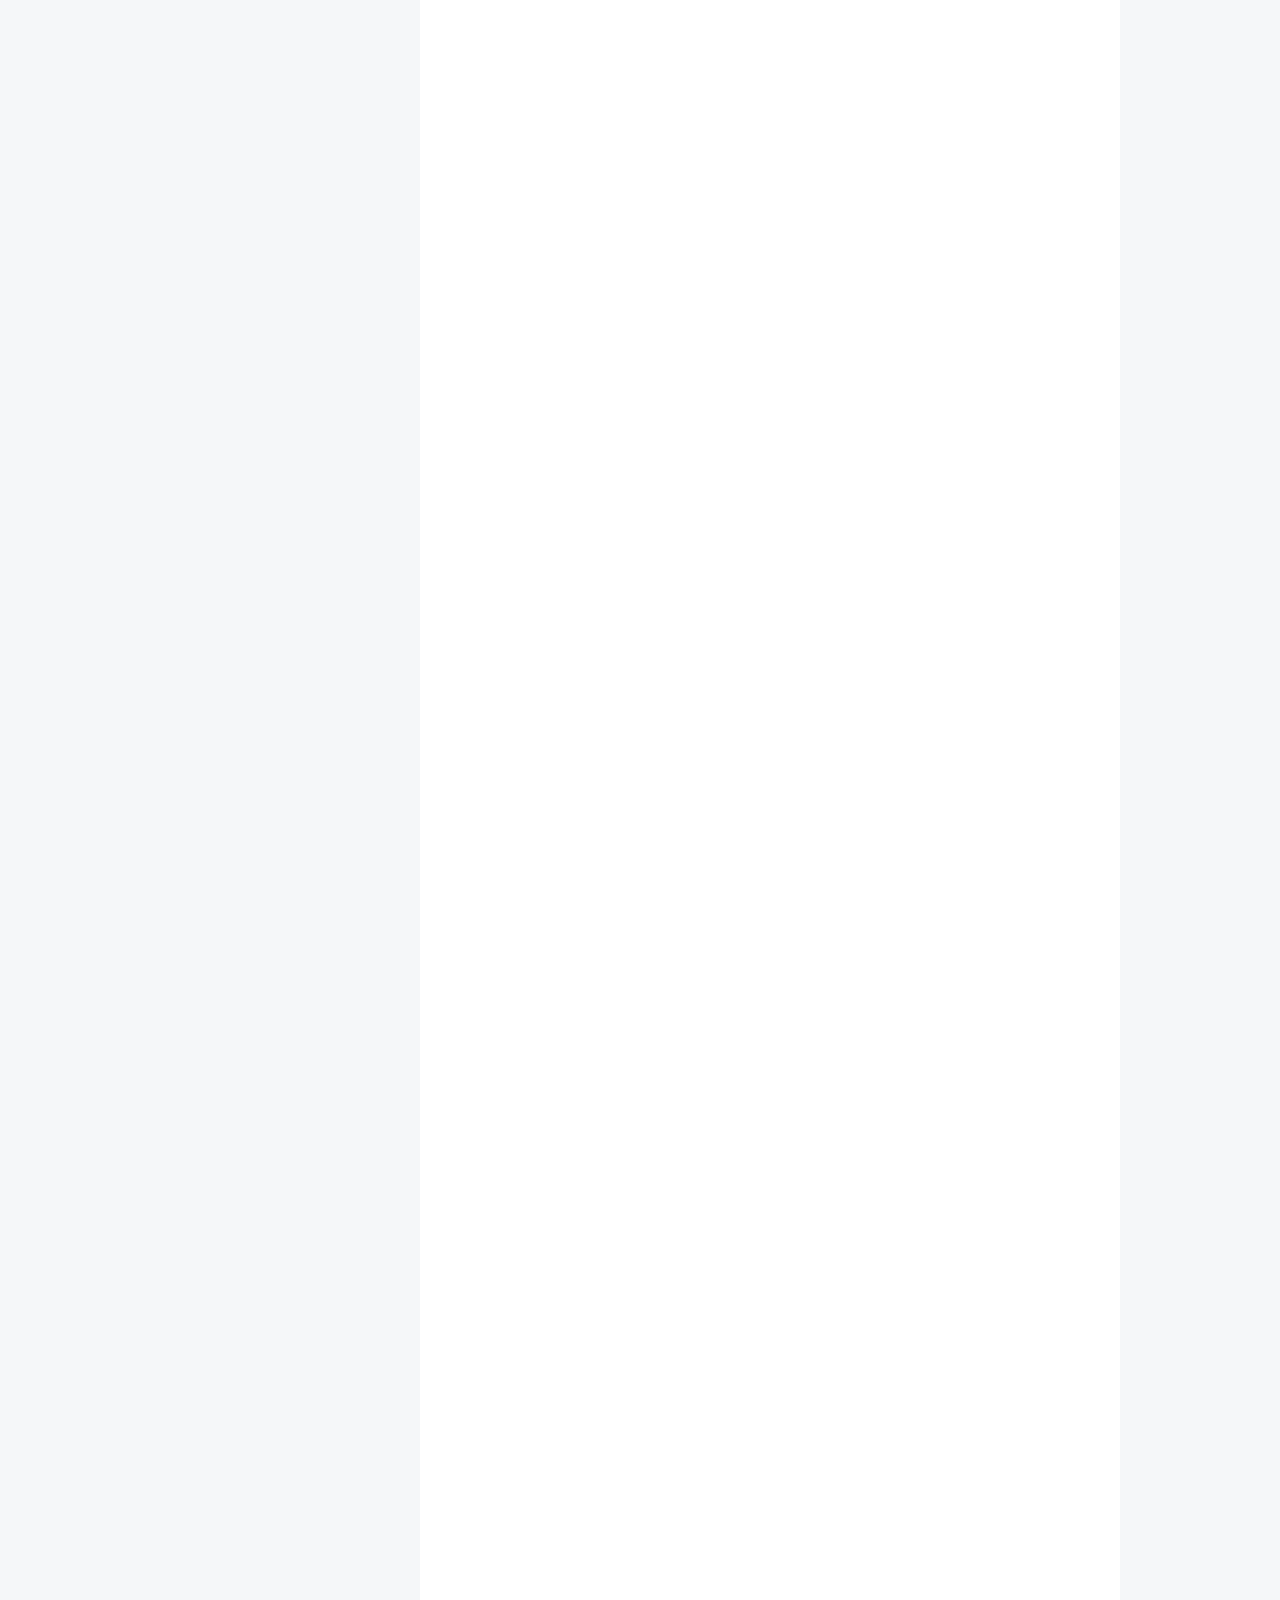
==== commit 5fb4c0b1: "Site updated: 2017-05-26 14:28:50" ====
--- a/index.html
+++ b/index.html
@@ -354,7 +354,7 @@
 <p>Figure \ref{style 2} \ref{img2} \ref{Output2} is another result of my project. And this output image is more beautiful compare to the previous example.</p>
 <p><img src="../images/neural-style-transfer/4-style.jpg" alt="4-style"><br>Style Image</p>
 <p><img src="../images/neural-style-transfer/IMG2.jpg" alt="IMG2"><br>Content Image New York</p>
-<p><img src="../images/neural-style-transfer/{2test1000.jpg" alt="2test1000"><br>Output image</p>
+<p><img src="../images/neural-style-transfer/{test1000-2.jpg" alt="test1000-2"><br>Output image</p>
 <h2 id="Conclusion"><a href="#Conclusion" class="headerlink" title="Conclusion"></a>Conclusion</h2><p>In this project, I tried to implement the neural style transfer algorithm. This let me have better understanding on the neural network. Besides, I also learned the technology behind this cool work. Although this neural transfer algorithm heard likes difficult, but the principle behind it is not too hard.</p>
 <p>There are also many future work we can do. Such when we want to transfer an image, we can segment the image to different part, and use different style to different part. </p>
 <p>There are also some drawback of this project. Every time when we want to generate new image, it takes lots of time to generate one. So if we want to use this algorithm in our life, we must consider this properties.</p>
--- a/css/main.css
+++ b/css/main.css
@@ -1692,7 +1692,7 @@
   width: 4px;
   height: 4px;
   border-radius: 50%;
-  background: #6c8304;
+  background: #13fffb;
 }
 .links-of-blogroll {
   font-size: 13px;
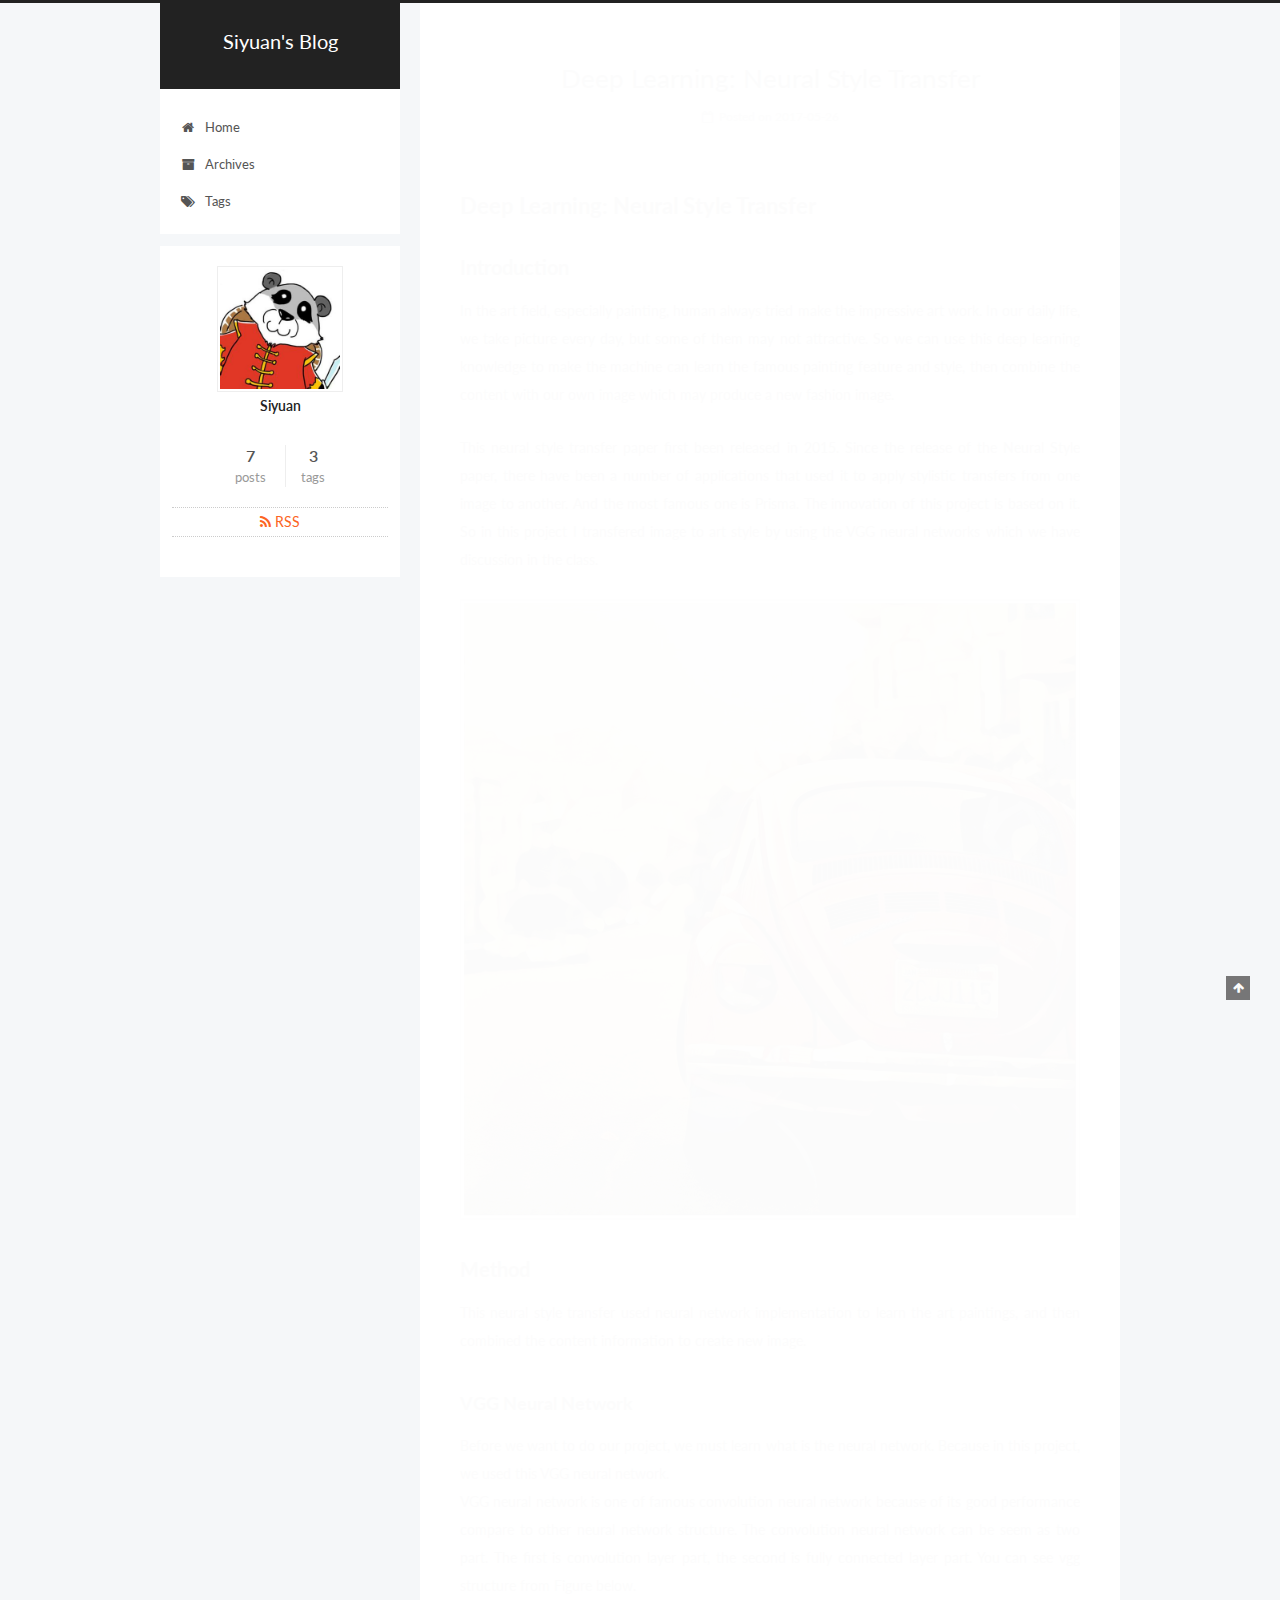
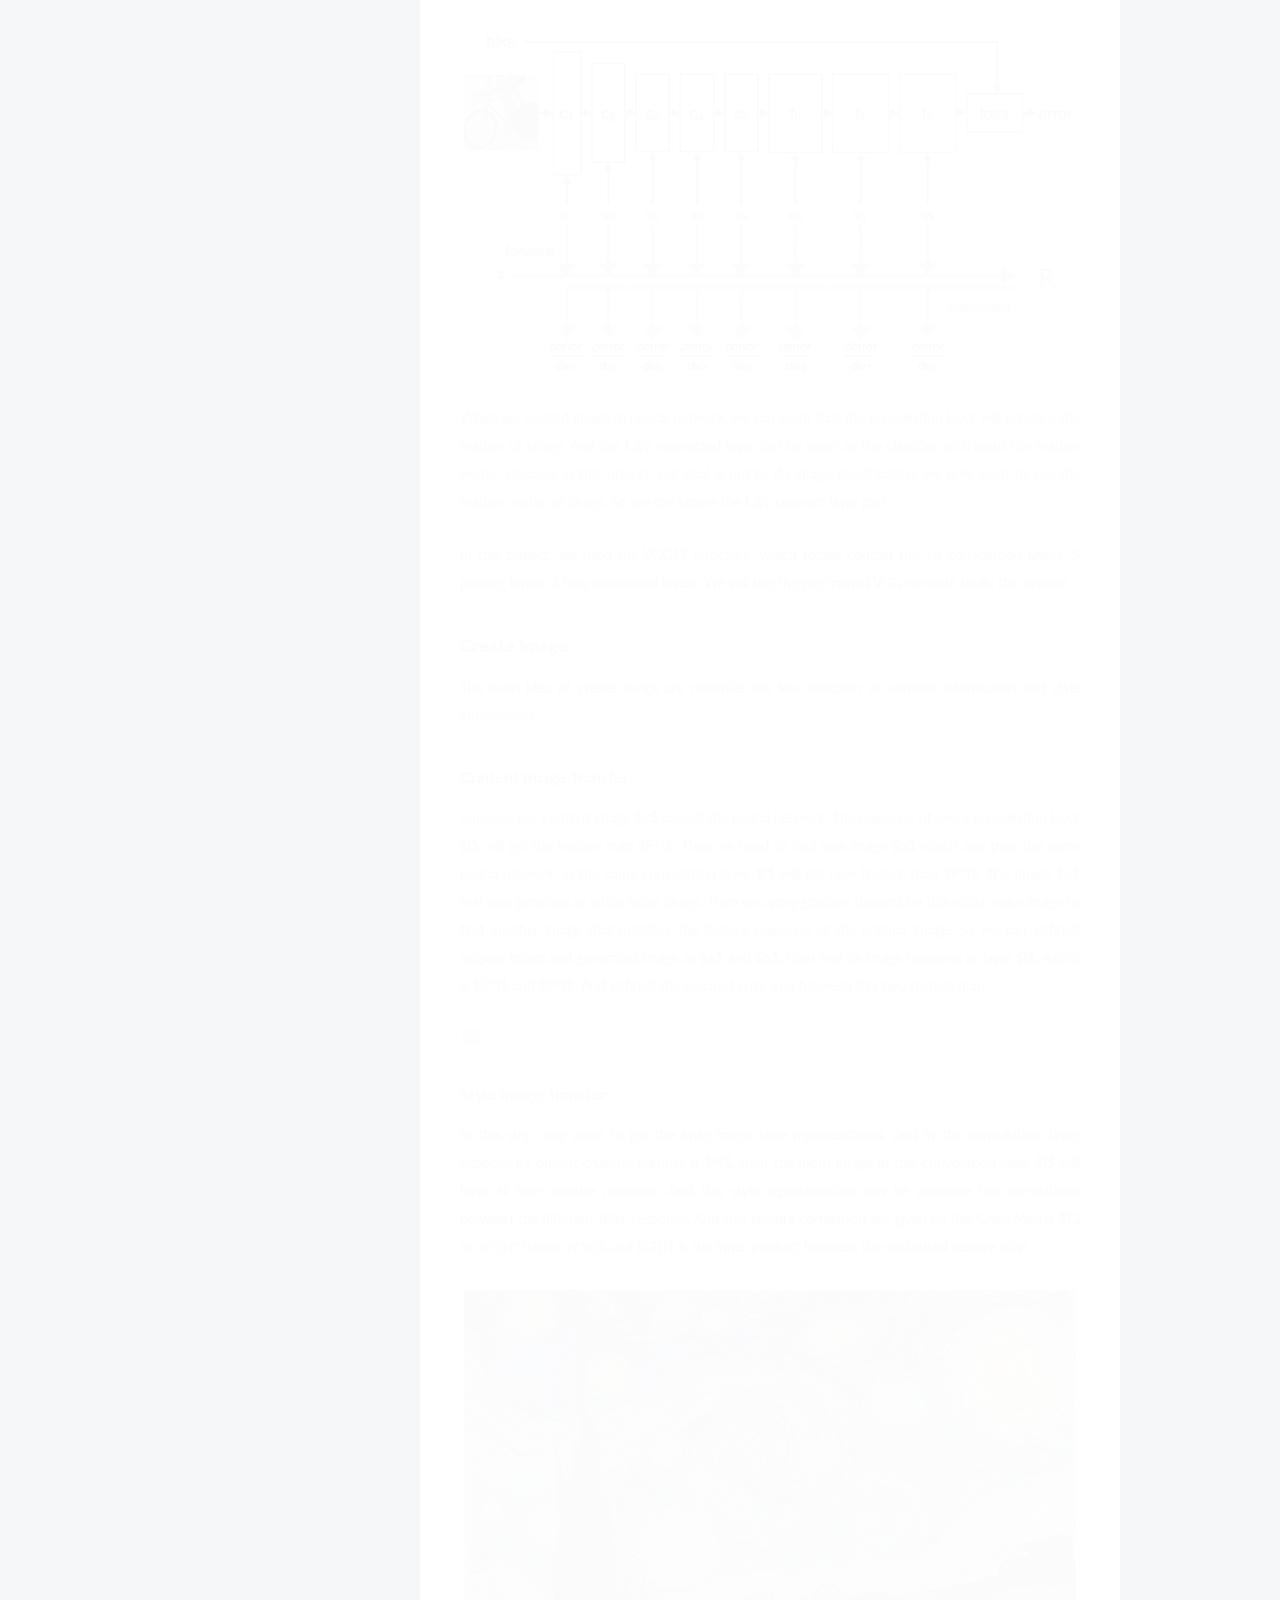
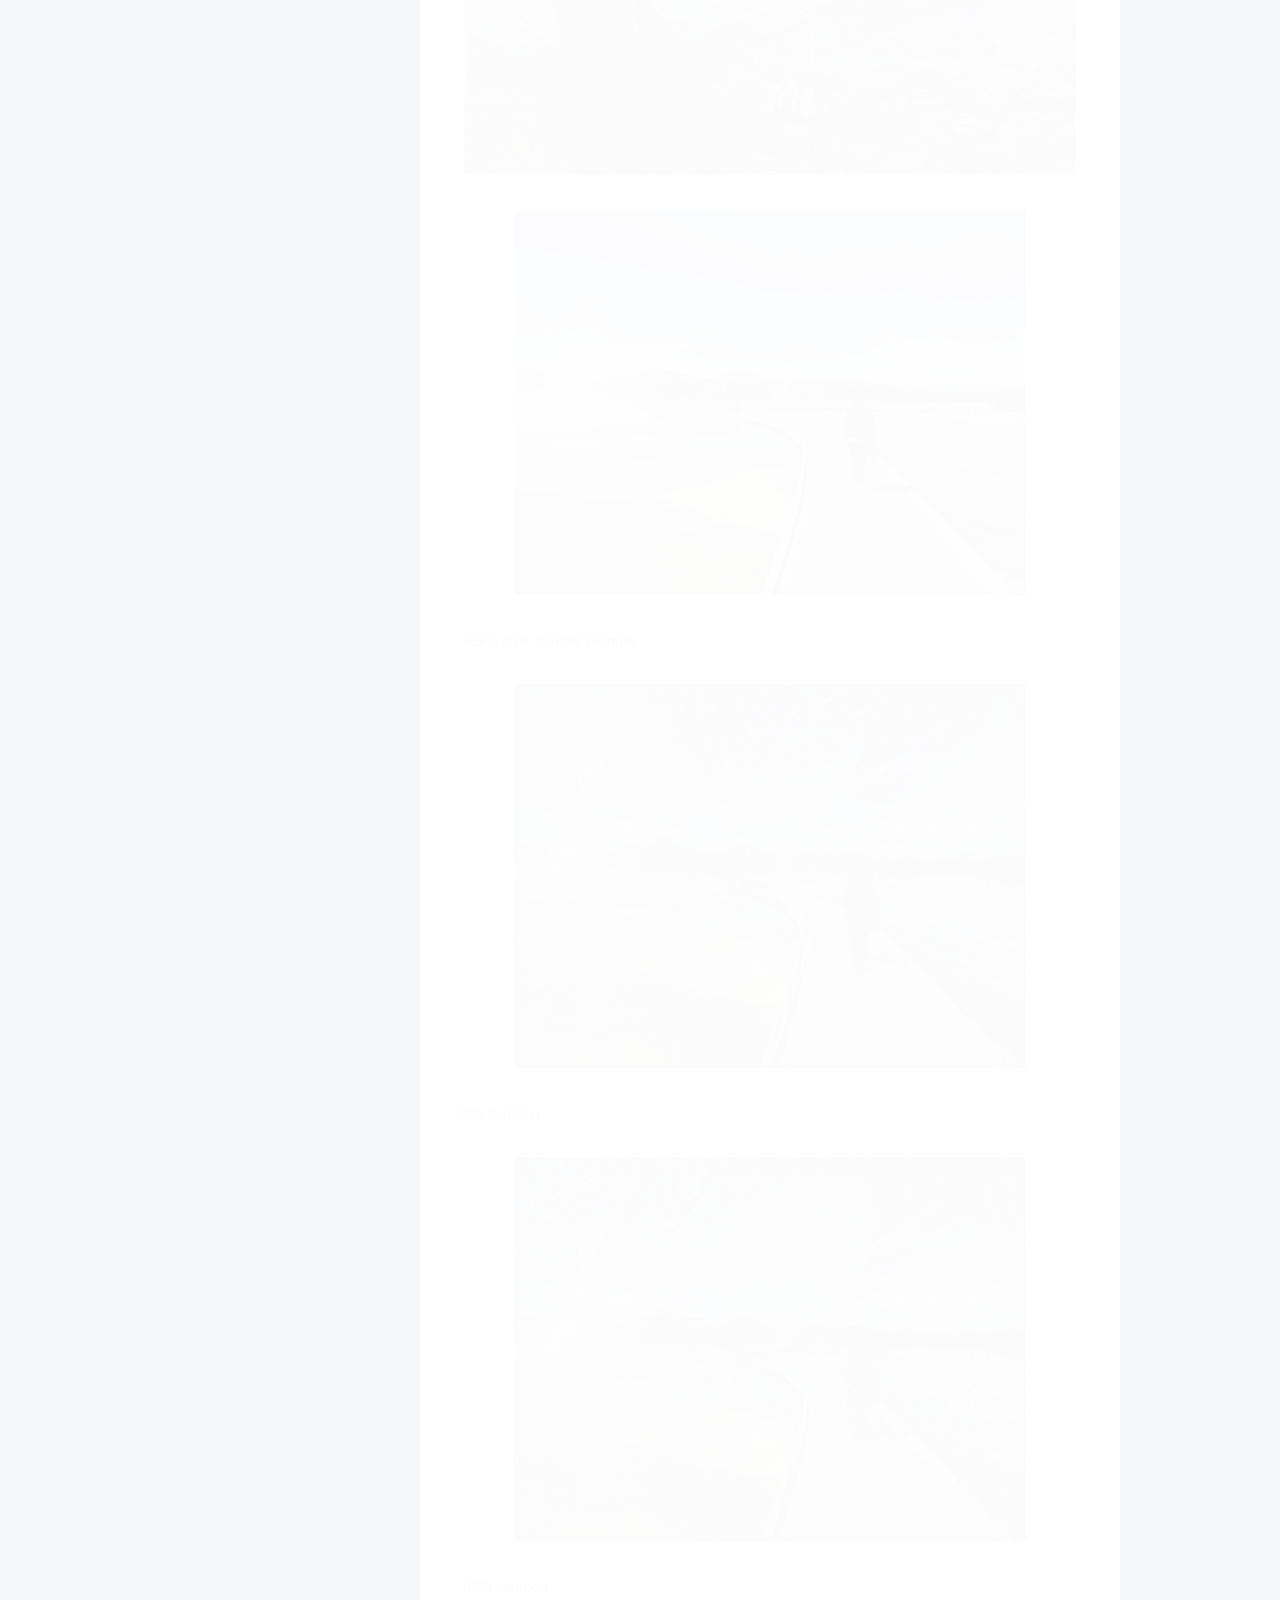
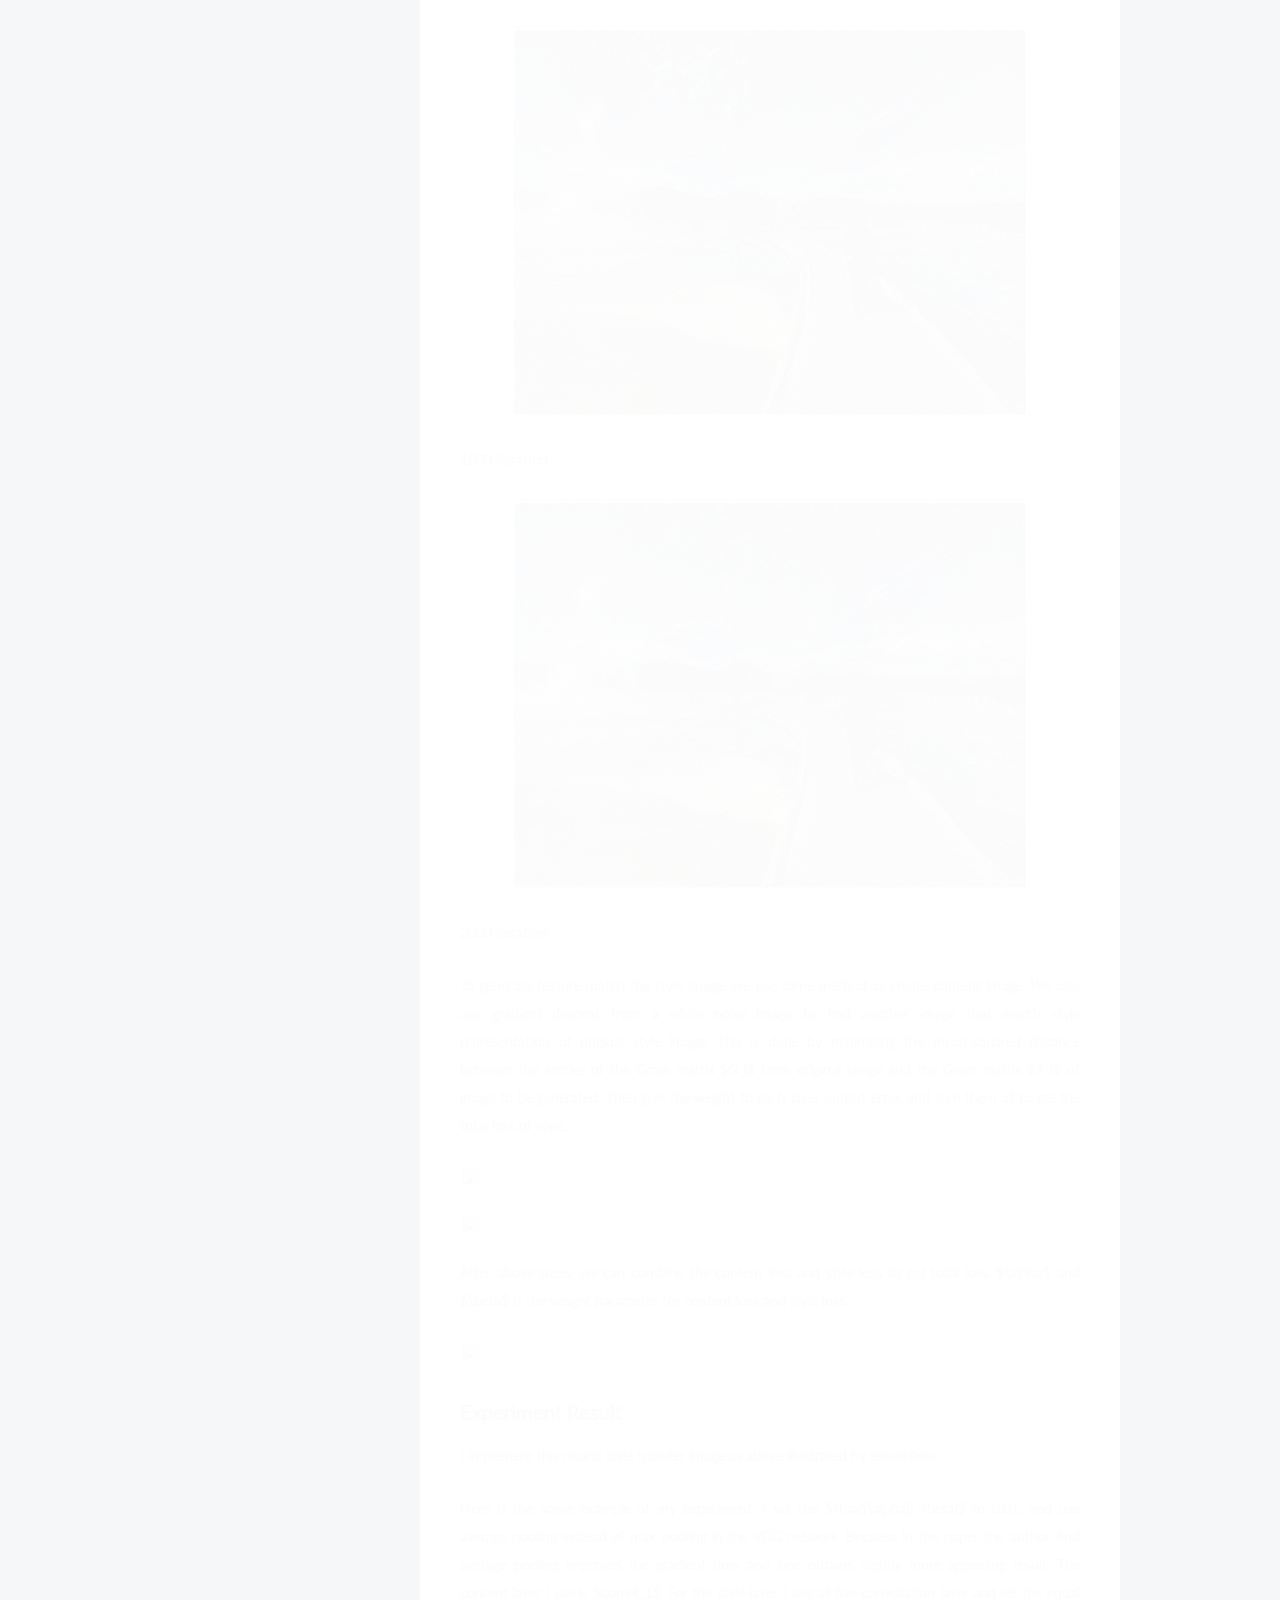
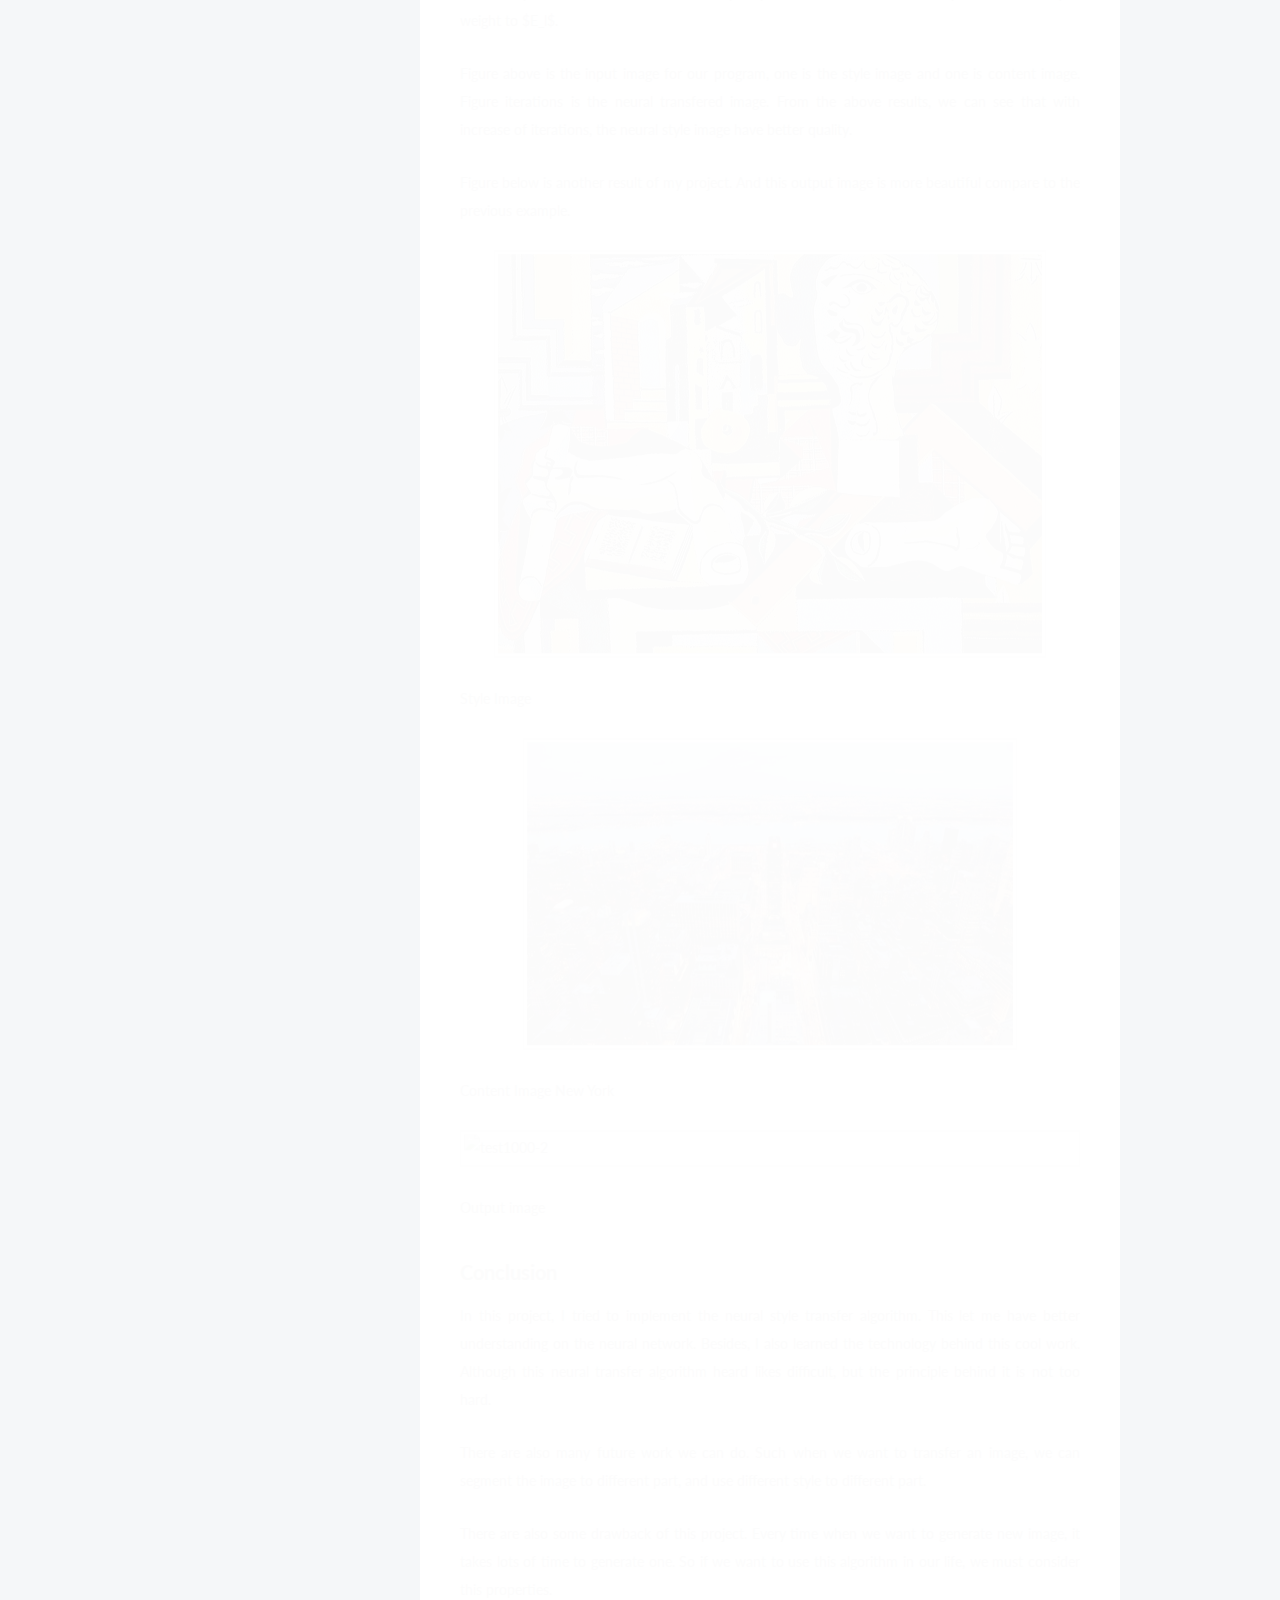
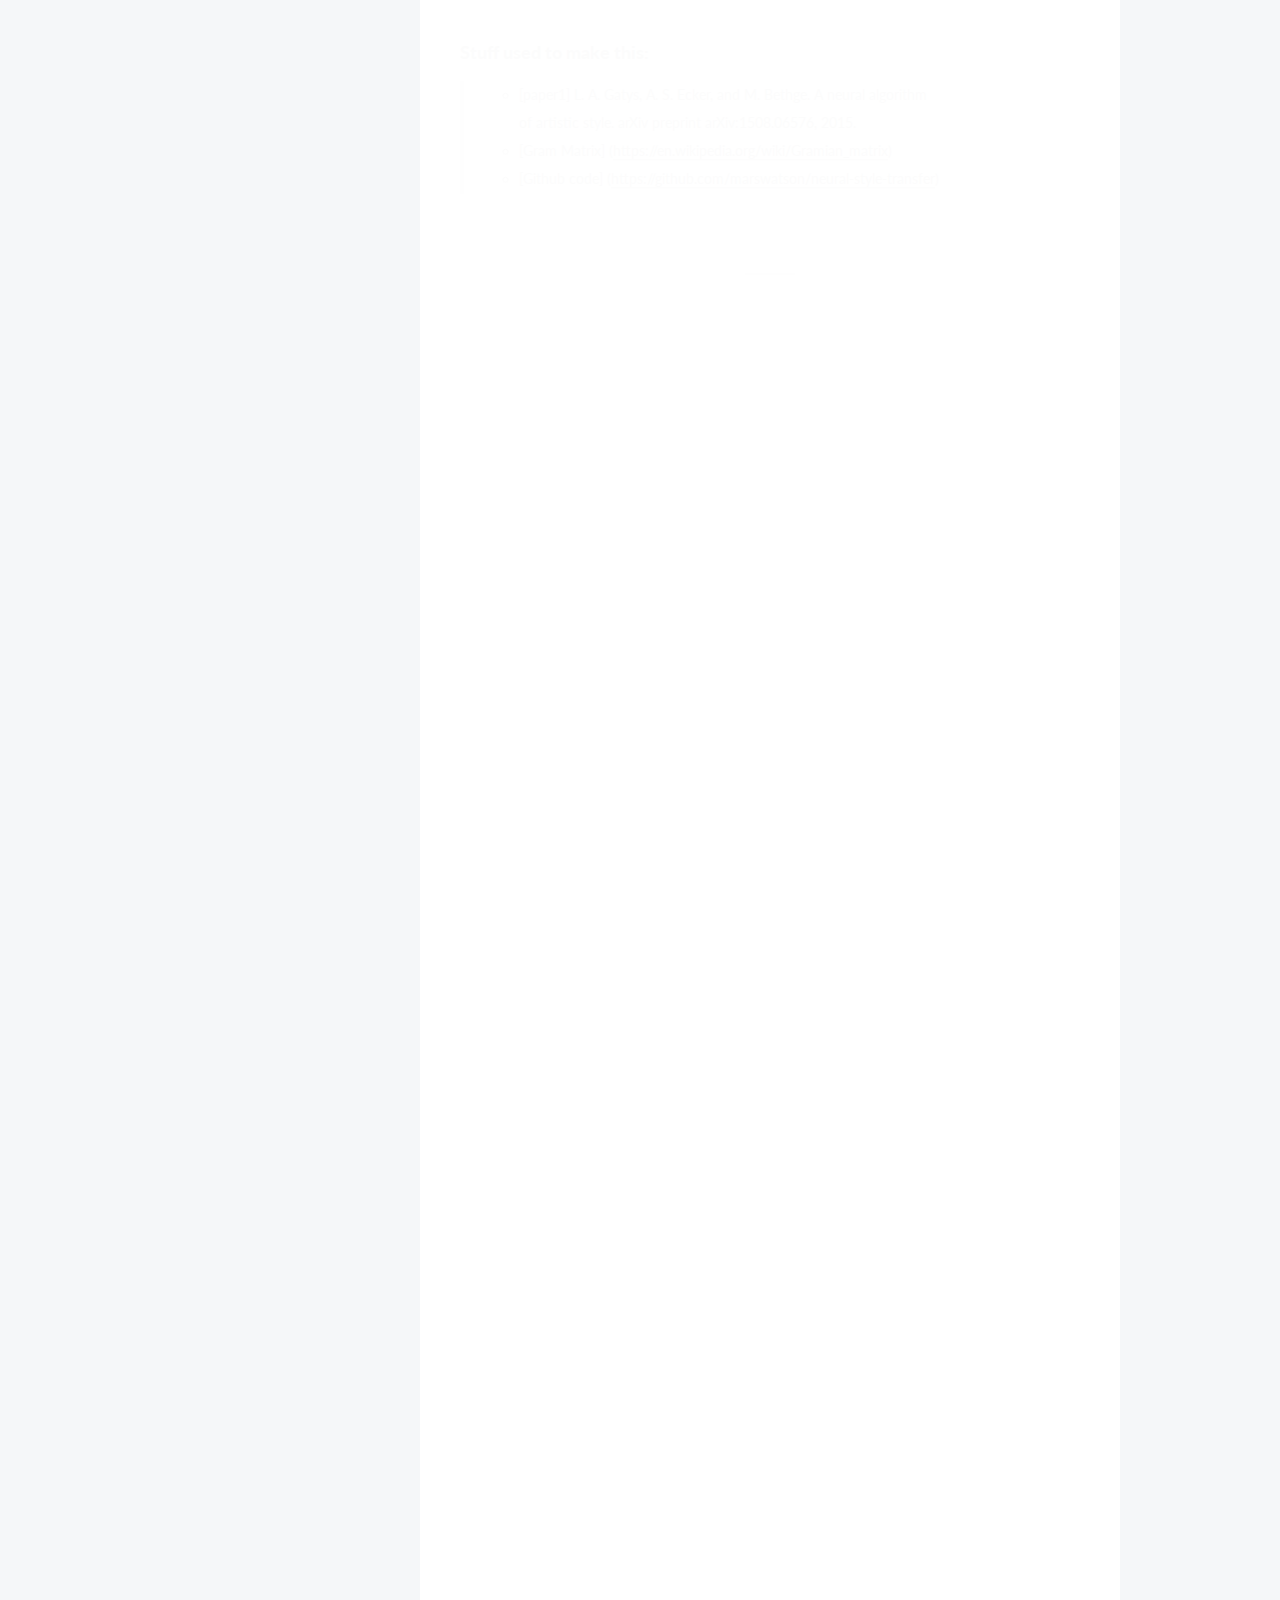
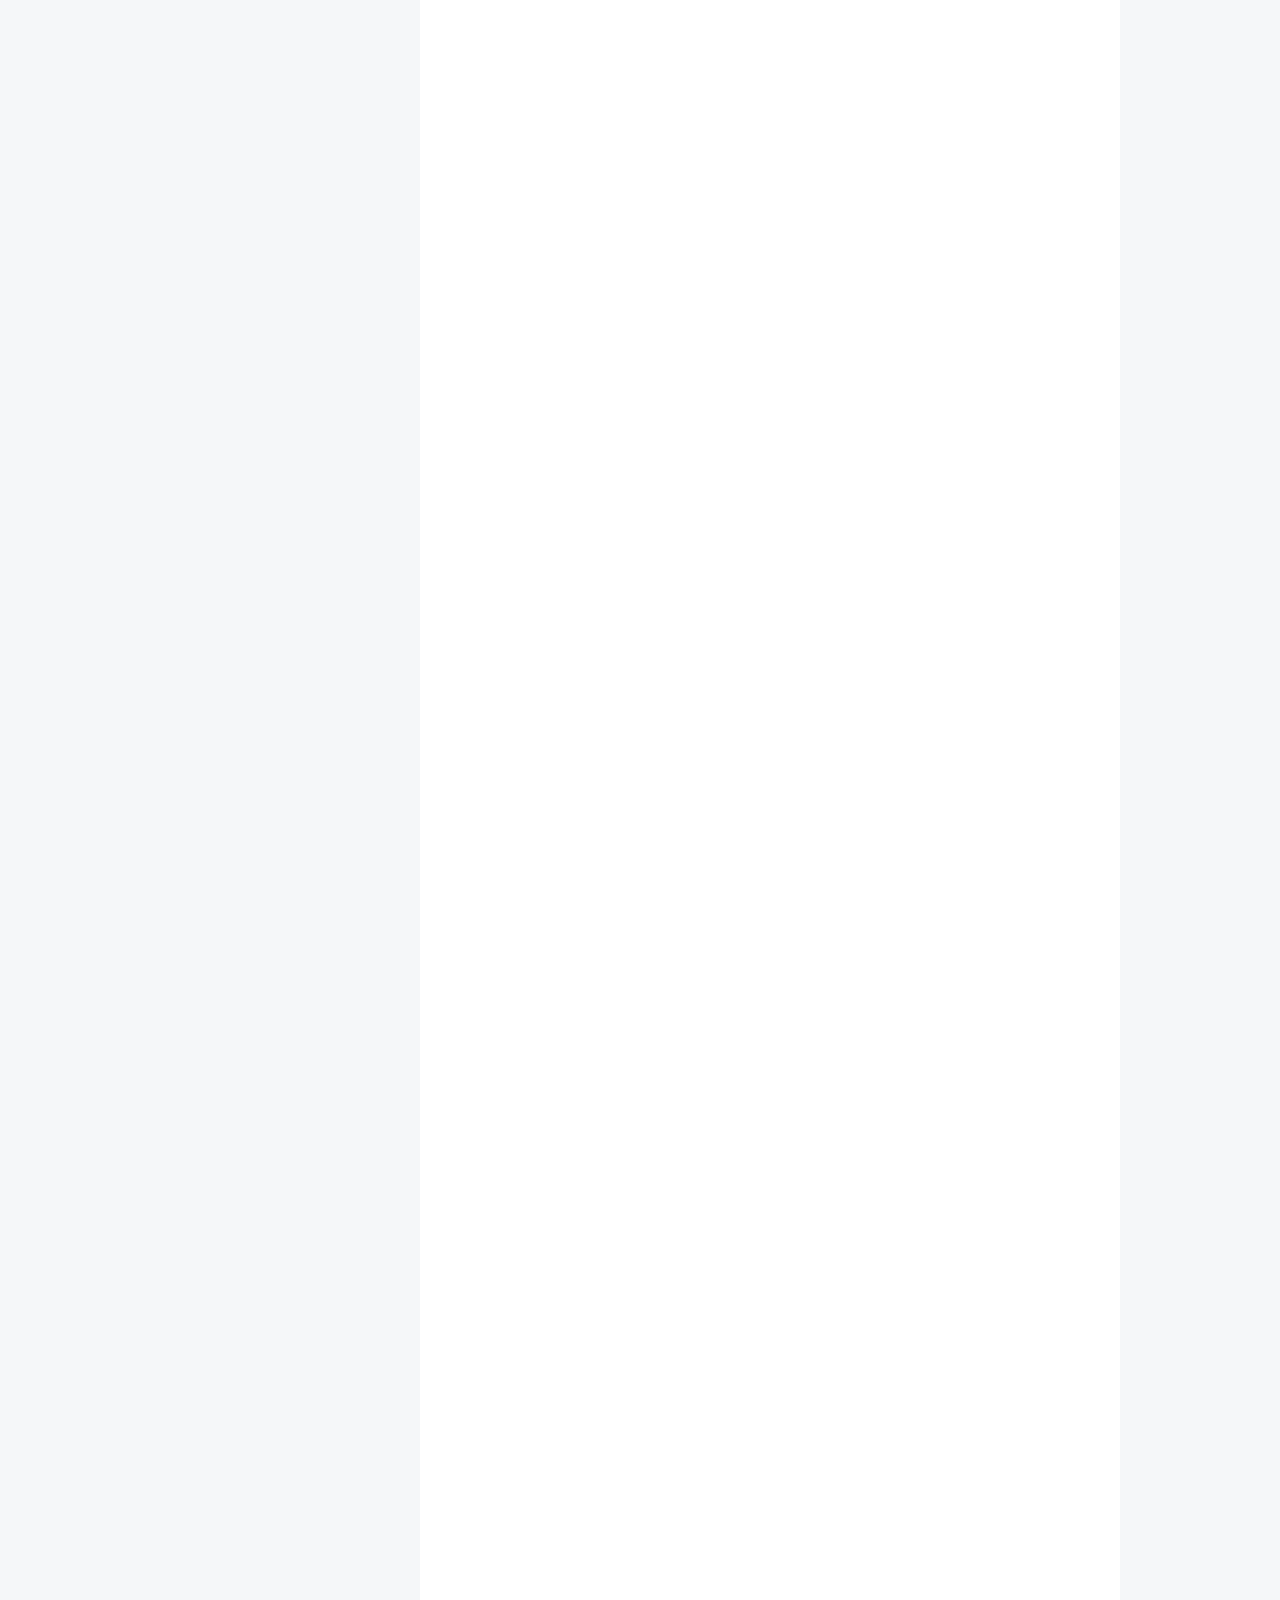
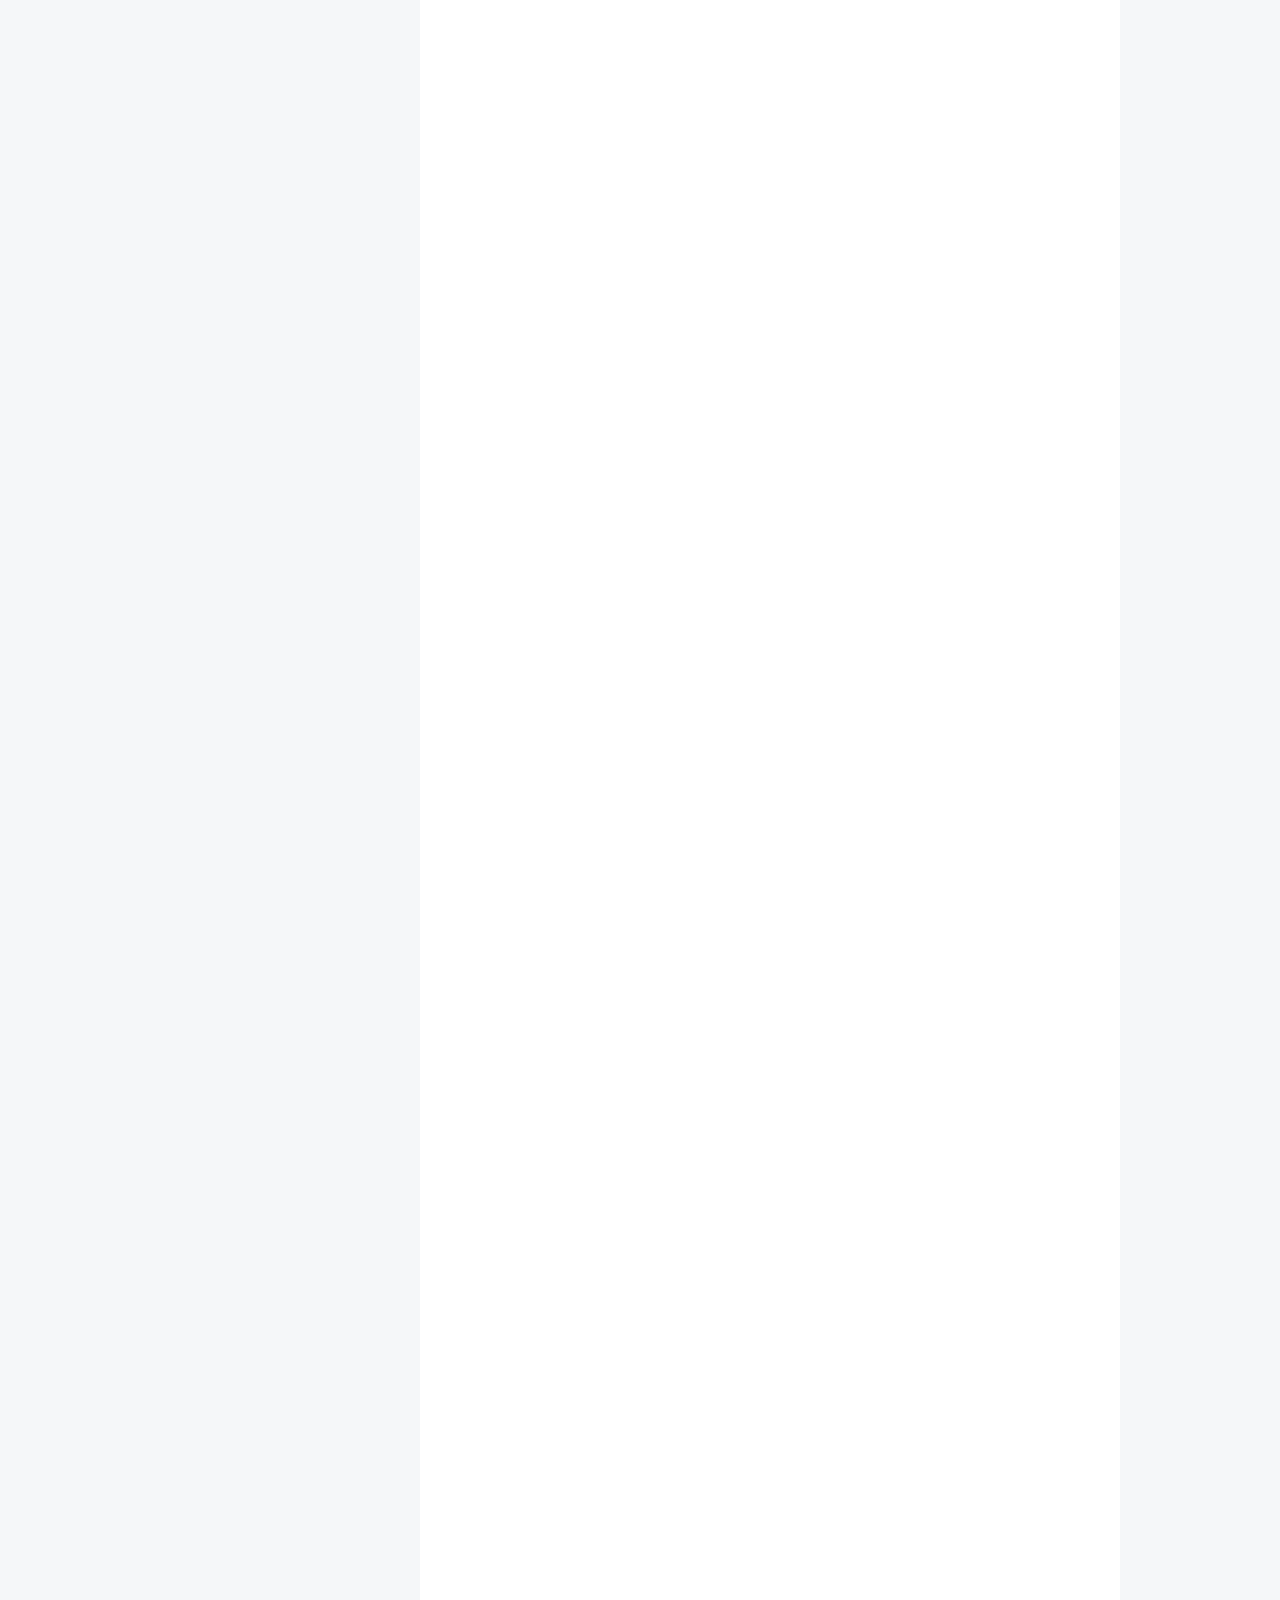
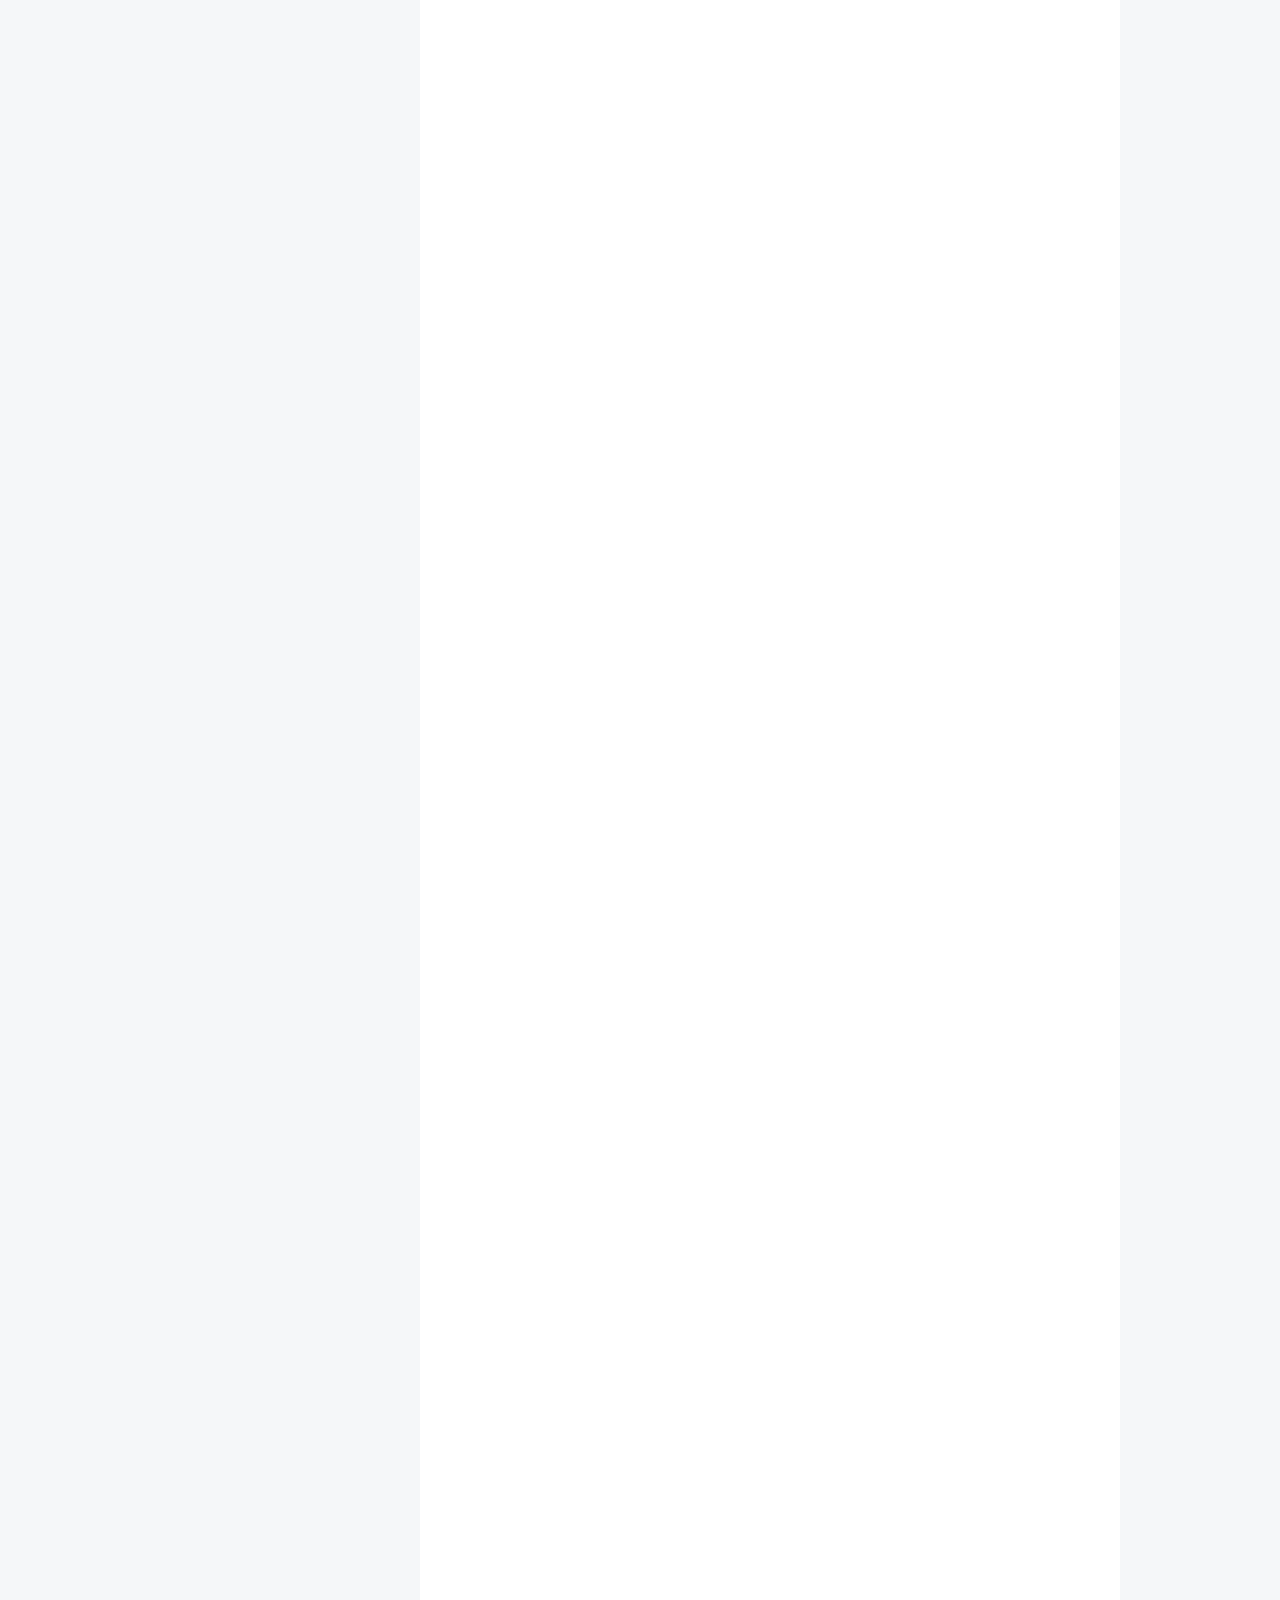
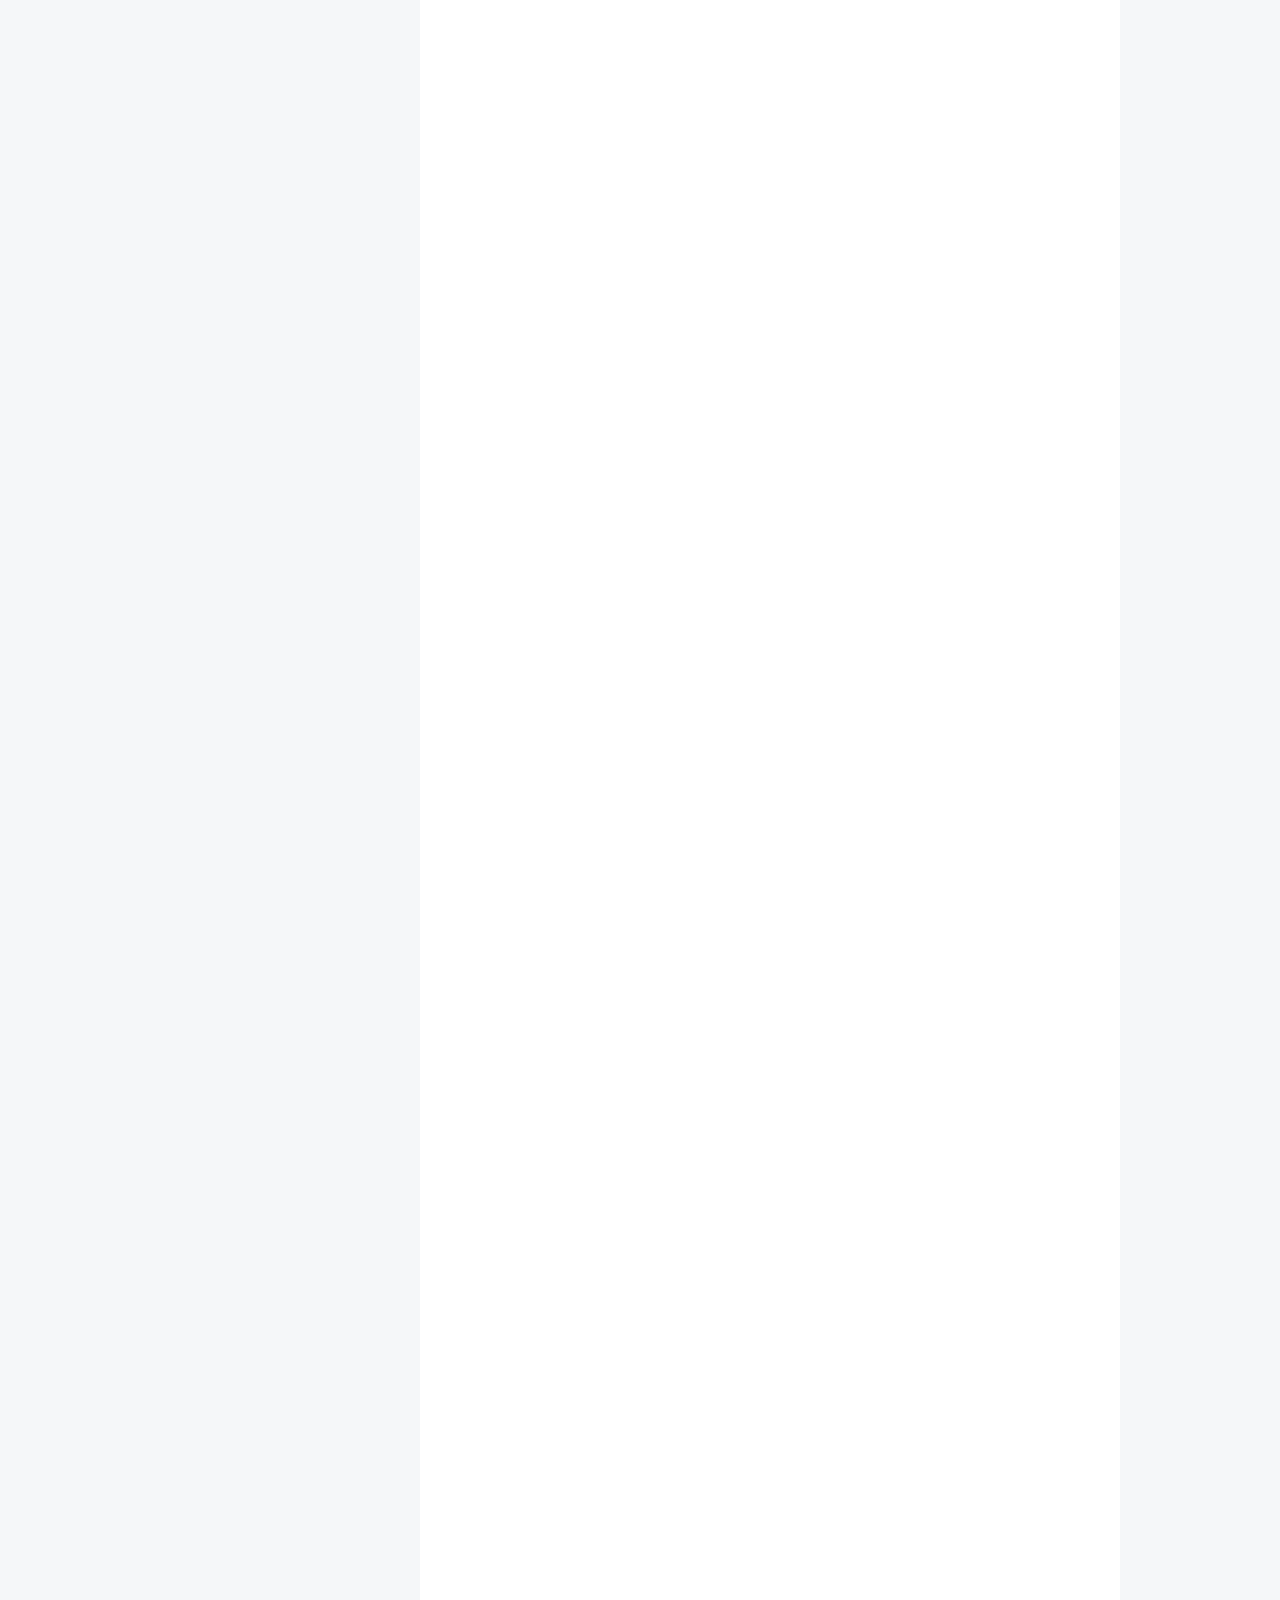
==== commit f4c483e6: "Site updated: 2017-05-26 15:18:45" ====
--- a/index.html
+++ b/index.html
@@ -327,42 +327,44 @@
         
           
             <h1 id="Deep-Learning-Neural-Style-Transfer"><a href="#Deep-Learning-Neural-Style-Transfer" class="headerlink" title="Deep Learning: Neural Style Transfer"></a>Deep Learning: Neural Style Transfer</h1><h2 id="Introduction"><a href="#Introduction" class="headerlink" title="Introduction"></a>Introduction</h2><p>In the art field, especially painting, human always tried make the impressive art work. In our daily life, we take picture every day, but some of them may not attractive. So we can use this deep learning knowledge to make the machine can learn the famous painting feature and style, then combine the content with our own image which may produce a new fashion image. </p>
-<p>This neural style transfer paper \cite{c1} first been released in 2015. Since the release of the Neural Style paper, there have been a number of applications that used it to apply stylistic transfers from one image to another. And the most famous one is Prisma. The innovation of this project is based on it. So in this project I transfered image to art style by using the VGG neural networks which we have discussion in the class.</p>
-<p><img src="../images/neural-style-transfer/prisma.jpg" alt="prisma"></p>
+<p>This neural style transfer paper first been released in 2015. Since the release of the Neural Style paper, there have been a number of applications that used it to apply stylistic transfers from one image to another. And the most famous one is Prisma. The innovation of this project is based on it. So in this project I transfered image to art style by using the VGG neural networks which we have discussion in the class.</p>
+<p><img src="https://marswatson.github.io/images/neural-style-transfer/prisma.jpg" alt="prisma"></p>
 <h2 id="Method"><a href="#Method" class="headerlink" title="Method"></a>Method</h2><p>This neural style transfer used neural network implementation to learn the art paintings, and then combined the content information to create new image.</p>
 <h3 id="VGG-Neural-Network"><a href="#VGG-Neural-Network" class="headerlink" title="VGG Neural Network"></a>VGG Neural Network</h3><p>Before we want to do our project, we must learn what is the neural network. Because in this project, we used this VGG neural network.<br>VGG neural network is one of famous convolution neural network because of its good performance compare to other neural network structure. The convolution neural network can be seem as two part. The first is convolution layer part, the second is fully connected layer part. You can see vgg structure from Figure below.</p>
-<p><img src="../images/neural-style-transfer/vgg.png" alt="VGG network"></p>
+<p><img src="https://marswatson.github.io/images/neural-style-transfer/vgg.png" alt="VGG network"></p>
 <p>When we applied image to neural network, we can seem that the convolution layer will produce the feature of image. And the fully connected layer can be seem as the classifier with input the feature vector. Because in this project, our goal is not to do image classification, we only want to use the feature vector of image. So we can ignore the fully connect layer part. </p>
 <p>In this project, we used the VGG19 structure, which totally contain the 16 convolution layers, 5 pooling layers, 3 fully connected layers. We will use the pre-trained VGG network to do this project.</p>
 <h3 id="Create-Image"><a href="#Create-Image" class="headerlink" title="Create Image"></a>Create Image</h3><p>The main idea of create image are minimize the loss function of content information and style information.</p>
 <h4 id="Content-Image-Transfer"><a href="#Content-Image-Transfer" class="headerlink" title="Content Image Transfer"></a>Content Image Transfer</h4><p>Suppose our content image $x$ passed the neural network. The response of every convolution layer $l$ will get the feature map $F^l$. Then we need to find new image $p$ which also pass the same neural network, in the same convolution layer $l$ will get new feature map $P^l$. The image $p$ first was generate as white noise image. Then we apply gradient descent on this white noise image to find another image that matches the feature response of the original image. So we can defined original image and generated image as $x$ and $p$, then find its image response at layer $l$, which is $F^l$ and $P^l$. And defined the squared-error loss between this two feature map.</p>
 <p><img src="http://chart.googleapis.com/chart?cht=tx&chl=\Large Loss_{content} = \frac{1}{2}(F^l-P^l)^2" style="border:none;"></p>
 <h4 id="Style-Image-Transfer"><a href="#Style-Image-Transfer" class="headerlink" title="Style Image Transfer"></a>Style Image Transfer</h4><p>In this step only want to get the style image style representation. And in the convolution layer, suppose its output channel number is $N$, then the input image in this convolution layer $l$ will have N filter feature response. And this style representation can be compute the correlations between the different filter response. And this feature correlation are given by the Gram Matrix $G<em>l \in R^{(N^l \times N^l)}$, and $G</em>{ij}$ is the inner product between the vectorised feature map.</p>
-<p><img src="../images/neural-style-transfer/1-style.jpg" alt="1-style"><br><img src="../images/neural-style-transfer/IMG1.jpg" alt="IMG1"><br>neural style transfer example</p>
-<p><img src="../images/neural-style-transfer/test500.jpg" alt="test500"><br>500 iteration</p>
-<p><img src="../images/neural-style-transfer/test1000.jpg" alt="test1000"><br>1000 iteration</p>
-<p><img src="../images/neural-style-transfer/test1500.jpg" alt="test1500"><br>1500 iteration</p>
-<p><img src="../images/neural-style-transfer/test2000.jpg" alt="test2000"><br>2000 iteration</p>
+<p><img src="https://marswatson.github.io/images/neural-style-transfer/1-style.jpg" alt="1-style"><br><img src="https://marswatson.github.io/images/neural-style-transfer/IMG1.jpg" alt="IMG1"><br>neural style transfer example</p>
+<p><img src="https://marswatson.github.io/images/neural-style-transfer/test500.jpg" alt="test500"><br>500 iteration</p>
+<p><img src="https://marswatson.github.io/images/neural-style-transfer/test1000.jpg" alt="test1000"><br>1000 iteration</p>
+<p><img src="https://marswatson.github.io/images/neural-style-transfer/test1500.jpg" alt="test1500"><br>1500 iteration</p>
+<p><img src="https://marswatson.github.io/images/neural-style-transfer/test2000.jpg" alt="test2000"><br>2000 iteration</p>
 <p>To generate texture match the style image, we use same method as create content image. We also use gradient descent from a white noise image to find another image that match style representation of original style image. This is done by minimising the mean-squared distance between the entries of the Gram matrix $G_l$ from original image and the Gram matrix $A_l$ of image to be generated. Then give the weight to each layer output error, and sum them all to get the total loss of style.</p>
 <p><img src="http://chart.googleapis.com/chart?cht=tx&chl=\Large E_l = \frac{1}{N^2_l}(G_l - A_l)^2" style="border:none;"></p>
 <p><img src="http://chart.googleapis.com/chart?cht=tx&chl=\Large Loss_{style} = \sum_{l=0}^L w_lE_l" style="border:none;"></p>
 <p>After above steps, we can combine the content loss and style loss to get total loss. $\alpha$ and $\beta$ is the weight parameter for content loss and style loss. </p>
 <p><img src="http://chart.googleapis.com/chart?cht=tx&chl=\Large Loss_{total} = \alpha Loss_{content} + \beta Loss_{Style}" style="border:none;"></p>
 <h2 id="Experiment-Result"><a href="#Experiment-Result" class="headerlink" title="Experiment Result"></a>Experiment Result</h2><p>I implement this neural style transfer image as above illustrated by tensorflow. </p>
-<p>Here is the some example of my experiment. I set the $\frac{\alpha}{ \beta}$ to 0.01, and use average pooling instead of max pooling in the VGG network. Because in the paper\cite{c1} the author find average pooling improves the gradient flow and one obtains slightly more appealing result. The content layer I use is $conv4_1$. For the style layer, I use all five convolution layer and set the equal weight to $E_l$.</p>
-<p>Figure\ref{fig:input1} is the input image for our program, one is the style image and one is content image. Figure\ref{fig:output1} is the neural transfered image. From the above results, we can see that with increase of iterations, the neural style image have better quality. </p>
-<p>Figure \ref{style 2} \ref{img2} \ref{Output2} is another result of my project. And this output image is more beautiful compare to the previous example.</p>
-<p><img src="../images/neural-style-transfer/4-style.jpg" alt="4-style"><br>Style Image</p>
-<p><img src="../images/neural-style-transfer/IMG2.jpg" alt="IMG2"><br>Content Image New York</p>
-<p><img src="../images/neural-style-transfer/{test1000-2.jpg" alt="test1000-2"><br>Output image</p>
+<p>Here is the some example of my experiment. I set the $\frac{\alpha}{ \beta}$ to 0.01, and use average pooling instead of max pooling in the VGG network. Because in the paper the author find average pooling improves the gradient flow and one obtains slightly more appealing result. The content layer I use is $conv4_1$. For the style layer, I use all five convolution layer and set the equal weight to $E_l$.</p>
+<p>Figure above is the input image for our program, one is the style image and one is content image. Figure iterations is the neural transfered image. From the above results, we can see that with increase of iterations, the neural style image have better quality. </p>
+<p>Figure below is another result of my project. And this output image is more beautiful compare to the previous example.</p>
+<p><img src="https://marswatson.github.io/images/neural-style-transfer/4-style.jpg" alt="4-style"><br>Style Image</p>
+<p><img src="https://marswatson.github.io/images/neural-style-transfer/IMG2.jpg" alt="IMG2"><br>Content Image New York</p>
+<p><img src="https://marswatson.github.io/images/neural-style-transfer/test1000-2.jpg" alt="test1000-2"><br>Output image</p>
 <h2 id="Conclusion"><a href="#Conclusion" class="headerlink" title="Conclusion"></a>Conclusion</h2><p>In this project, I tried to implement the neural style transfer algorithm. This let me have better understanding on the neural network. Besides, I also learned the technology behind this cool work. Although this neural transfer algorithm heard likes difficult, but the principle behind it is not too hard.</p>
 <p>There are also many future work we can do. Such when we want to transfer an image, we can segment the image to different part, and use different style to different part. </p>
 <p>There are also some drawback of this project. Every time when we want to generate new image, it takes lots of time to generate one. So if we want to use this algorithm in our life, we must consider this properties.</p>
-<h3 id="Stuff-used-to-make-this"><a href="#Stuff-used-to-make-this" class="headerlink" title="Stuff used to make this:"></a>Stuff used to make this:</h3><ul>
+<h3 id="Stuff-used-to-make-this"><a href="#Stuff-used-to-make-this" class="headerlink" title="Stuff used to make this:"></a>Stuff used to make this:</h3><blockquote>
+<ul>
 <li>[paper1] L. A. Gatys, A. S. Ecker, and M. Bethge. A neural algorithm<br>of artistic style. arXiv preprint arXiv:1508.06576, 2015.</li>
 <li>[Gram Matrix] (<a href="https://en.wikipedia.org/wiki/Gramian_matrix" target="_blank" rel="external">https://en.wikipedia.org/wiki/Gramian_matrix</a>)</li>
-<li>[Github code] (<a href="https://github.com/dankogai/js-deflate" target="_blank" rel="external">https://github.com/dankogai/js-deflate</a>)</li>
+<li>[Github code] (<a href="https://github.com/marswatson/neural-style-transfer" target="_blank" rel="external">https://github.com/marswatson/neural-style-transfer</a>)</li>
 </ul>
+</blockquote>
 
           
         
@@ -636,22 +638,22 @@
 <p>The Labeled Faces in the Wild (LFW) is a database of face photographs designed for studying the problem of unconstrained face recognition. The data set contains more than 13,000 images of faces collected from the web. Each face has been labeled with the name of the person pictured. And in this project, I used this aligned with funneling database to do face verification .</p>
 <p>Alexnet and VGG net are two famous neural networks. There are mainly used in image classification, but we also can use the features that the neural work extracted to do face verification. And then use euclidean distance to produce scores for the pair image. In this project, I used both with and without fine-tuning neural network to extract the features. And I used caffe python wrapper to do this project. </p>
 <h2 id="Methods"><a href="#Methods" class="headerlink" title="Methods"></a>Methods</h2><h3 id="without-fine-tune-Face-Verification-Process"><a href="#without-fine-tune-Face-Verification-Process" class="headerlink" title="without fine-tune Face Verification Process"></a>without fine-tune Face Verification Process</h3><p>In this project, our goal is to find the face feature, then compute the face pairs features. The process of this project is showed in here. </p>
-<p><img src="../images/caffe-face-verification/face_1.png" alt="process 1"></p>
+<p><img src="https://github.com/marswatson/marswatson.github.io/blob/master/images/caffe-face-verification/face_1.png" alt="process 1"></p>
 <p>Suppose our dataset have N pairs of face image, for each of face pair, we put each face pass through the neural network, then get this face pair’s feature and compute euclidean distance. And totally we can have N face pairs score. Based on these faces pairs, we can label the match pair with 1 and mismatch pair with 0. After we have these pairs scores and labels, we can plot the ROC curve for face verification.  </p>
 <h3 id="fine-tune-face-verification"><a href="#fine-tune-face-verification" class="headerlink" title="fine-tune face verification"></a>fine-tune face verification</h3><p>We fine-tune neural network by creating the new neural network as Figure below showed which based on siamese network.This kind of siamese neural network usually used in verification project. </p>
-<p><img src="../images/caffe-face-verification/face_2.png" alt="process 2"></p>
+<p><img src="https://github.com/marswatson/marswatson.github.io/blob/master/images/caffe-face-verification/face_2.png" alt="process 2"></p>
 <p>Suppose neural network A and neural network A’ are same network structure (both Alexnet or both VGG net) without softmax layer. We change the input into face pair dataset. And use input pair and label to train the neural network. The Contrastive Loss Layer is typically used to train siamese networks.</p>
 <p>After finish trained siamese networks, save the neural network A’s weights and apply it into Alexnet or VGG net. Based on the fine-tune network weight, do the do the face verification same as previous section.</p>
 <h2 id="Results"><a href="#Results" class="headerlink" title="Results"></a>Results</h2><p>In this project, I use caffe python wrapper.</p>
 <h3 id="Alexnet-and-VGG-net-fine-tuned-model"><a href="#Alexnet-and-VGG-net-fine-tuned-model" class="headerlink" title="Alexnet and VGG net fine-tuned model"></a>Alexnet and VGG net fine-tuned model</h3><p>To build the fine-tuned neural network model, I changed the “train_val.prototxt” file. Because caffe can draw the network, so after I changed the file, I draw the neural network. The neural network structure is showed here.</p>
-<p><img src="../images/caffe-face-verification/twoalexnet.jpg" alt="two alex"></p>
-<p><img src="../images/caffe-face-verification/twovgg16.jpg" alt="two vgg"></p>
+<p><img src="https://github.com/marswatson/marswatson.github.io/blob/master/images/caffe-face-verification/twoalexnet.jpg" alt="two alex"></p>
+<p><img src="https://github.com/marswatson/marswatson.github.io/blob/master/images/caffe-face-verification/twovgg16.jpg" alt="two vgg"></p>
 <h3 id="Face-features-from-Different-caffe-model"><a href="#Face-features-from-Different-caffe-model" class="headerlink" title="Face features from Different caffe model"></a>Face features from Different caffe model</h3><p>In this project, I totally used two caffe model each with two different weight. I test let some face pass this 4 neural network, and visualized its features after first convolution layer. </p>
 <p>Here is one example on fine-tuned alexnet.</p>
-<p><img src="../images/caffe-face-verification/alex_finetune_feature.png" alt="fine tuned alexnet feature"></p>
+<p><img src="https://github.com/marswatson/marswatson.github.io/blob/master/images/images/caffe-face-verification/alex_finetune_feature.png" alt="fine tuned alexnet feature"></p>
 <h3 id="ROC-curve-results"><a href="#ROC-curve-results" class="headerlink" title="ROC curve results"></a>ROC curve results</h3><p>After we get these fine-tuned and without fine-tuned model, we can let the face pair pass these network, and extract the last fully connected layers, then compute the euclidean distance between face pairs. And this will help us get the scores for each face pair. </p>
 <p>The final result for this face verification project is showed in below.<br>From the figure, we can see that the both Alexnet and Vgg net with fine-tuned weights have better performance. It prove that the neural network model after trained can increase the face verification accuracy. And we also can see that from the figure, fine-tuned vgg is better that the fine-tune alexnet, this is may caused by the vgg network have more complicate structure, it learning ability is stronger than the Alexnet. This is similar to that in image classification, vgg have better performance than alexnet. However, when both network without fine-tune, they have nearly the same performance. This may caused by that neural network was initially designed to do classification job, so they might have similar ability in face verification.</p>
-<p><img src="../images/caffe-face-verification/ROC_Curve.png" alt="ROC curve"></p>
+<p><img src="https://github.com/marswatson/marswatson.github.io/blob/master/images/caffe-face-verification/ROC_Curve.png" alt="ROC curve"></p>
 
           
         
--- a/css/main.css
+++ b/css/main.css
@@ -1692,7 +1692,7 @@
   width: 4px;
   height: 4px;
   border-radius: 50%;
-  background: #13fffb;
+  background: #7d77ff;
 }
 .links-of-blogroll {
   font-size: 13px;
